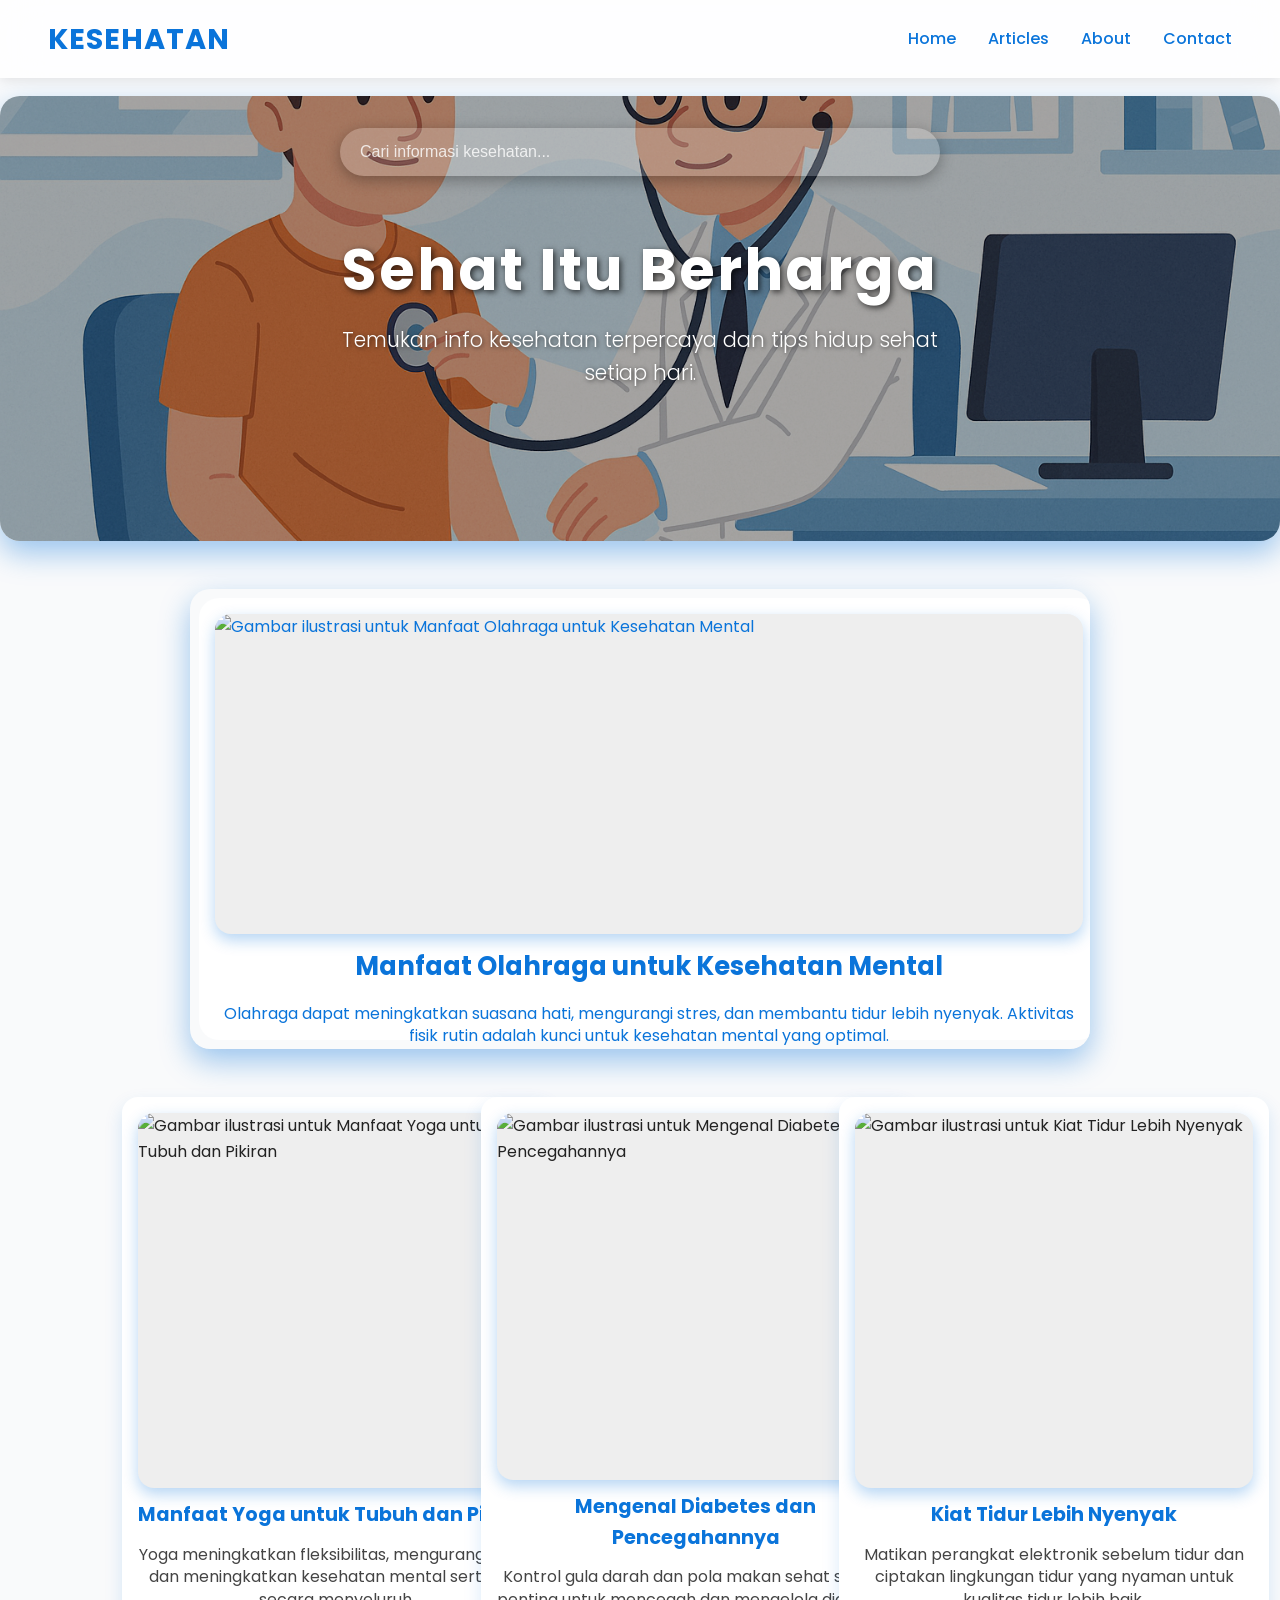
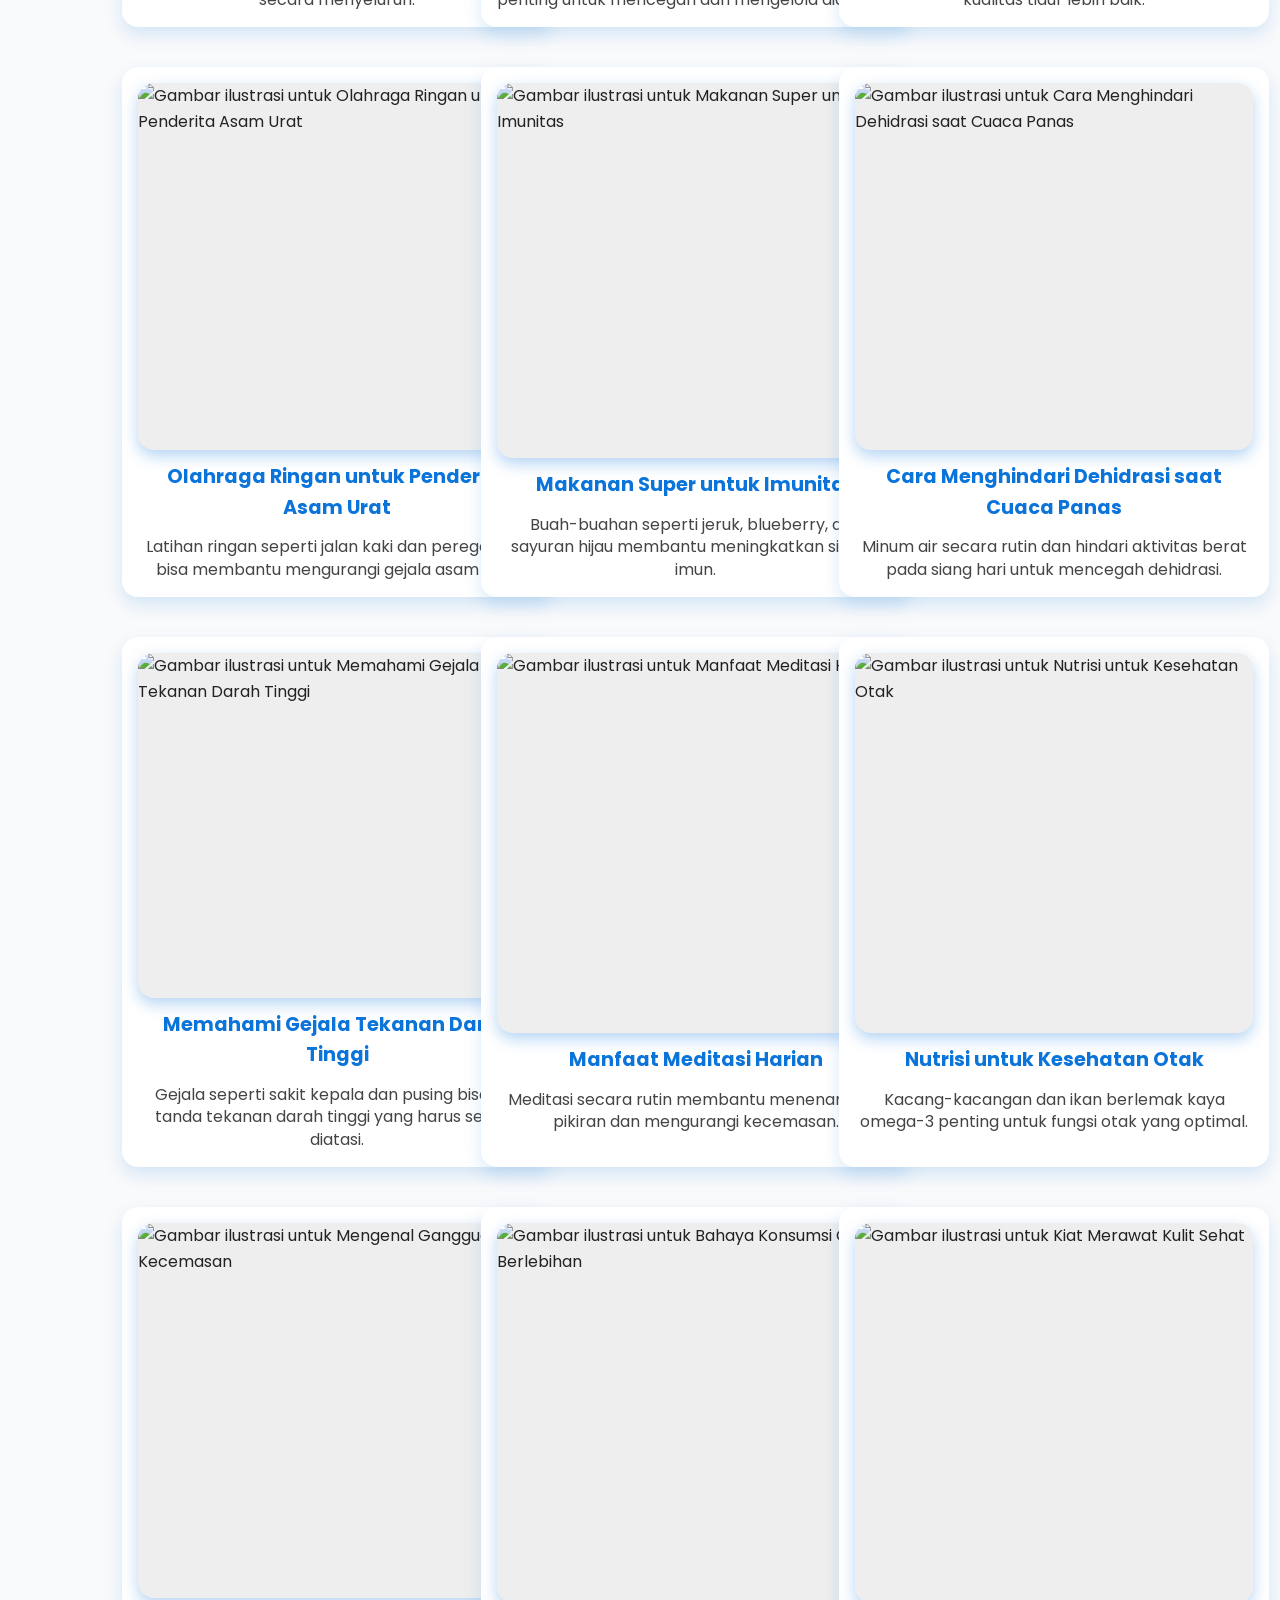
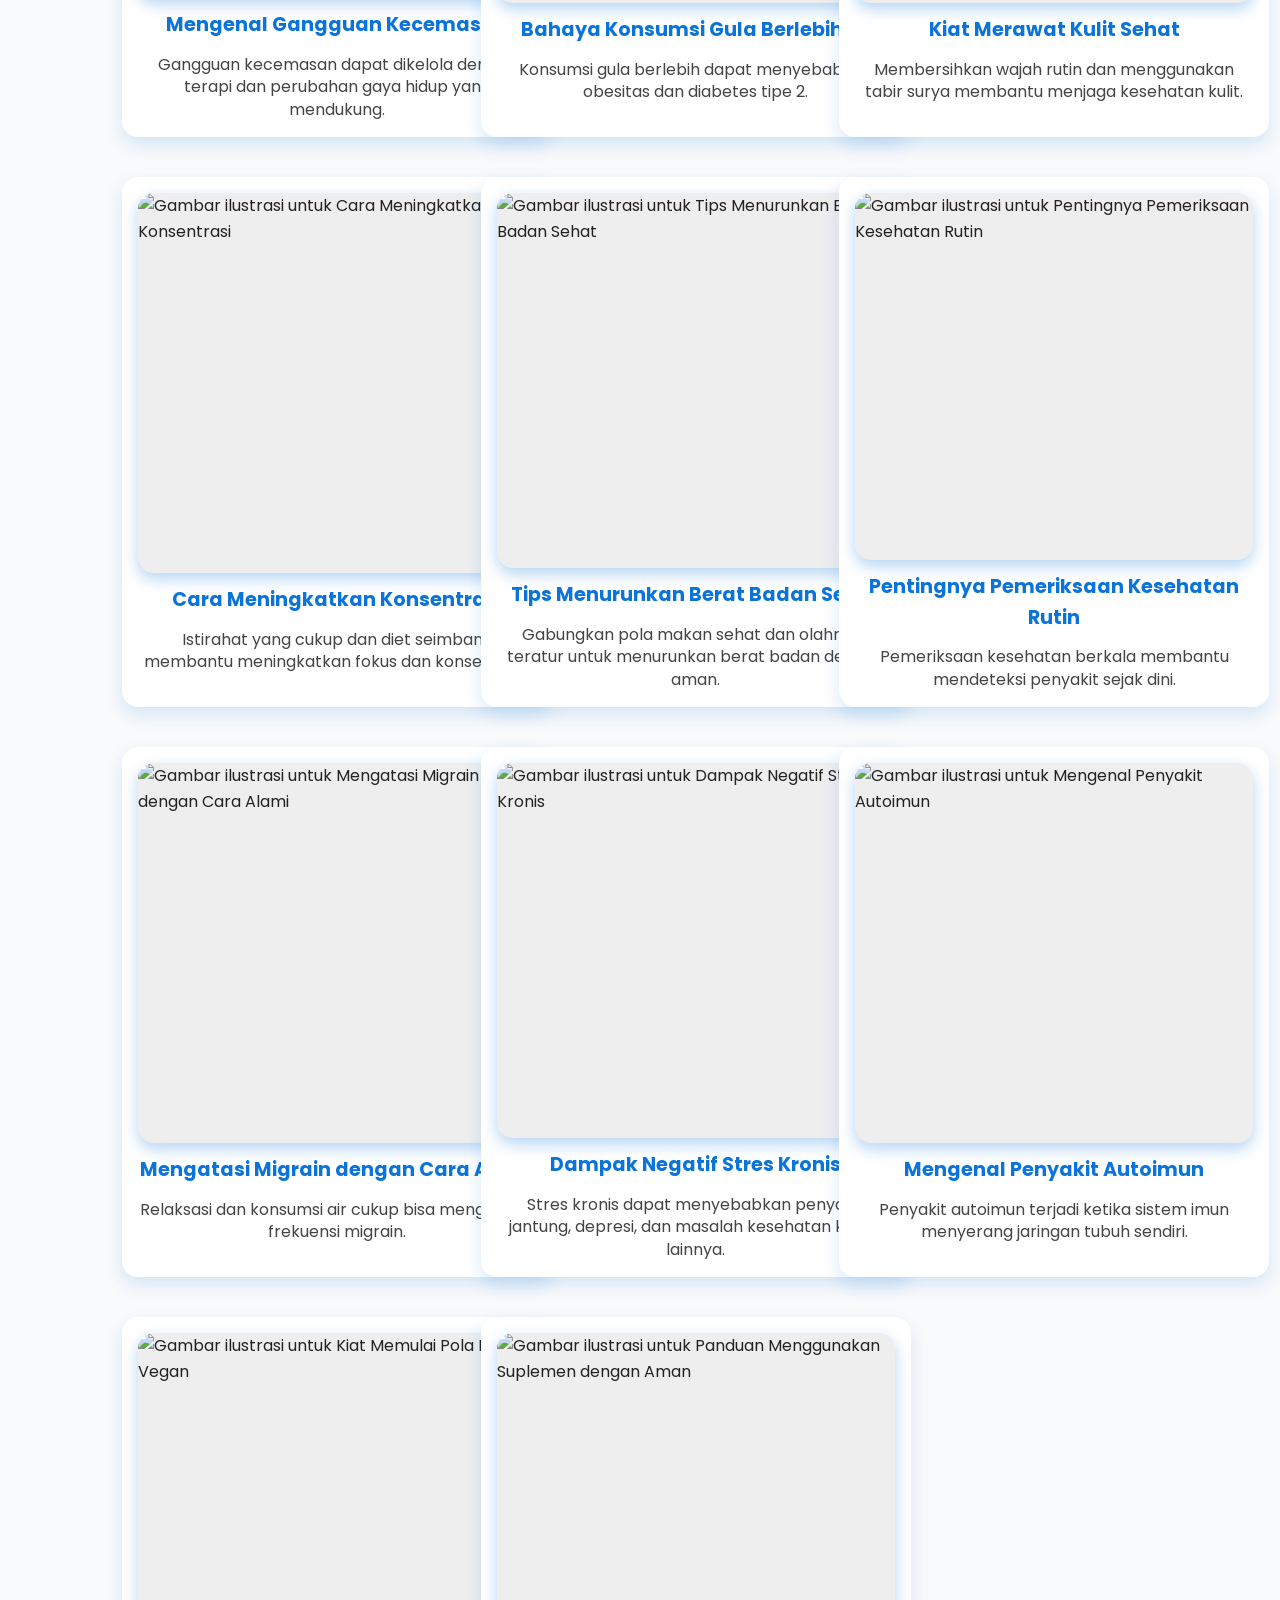
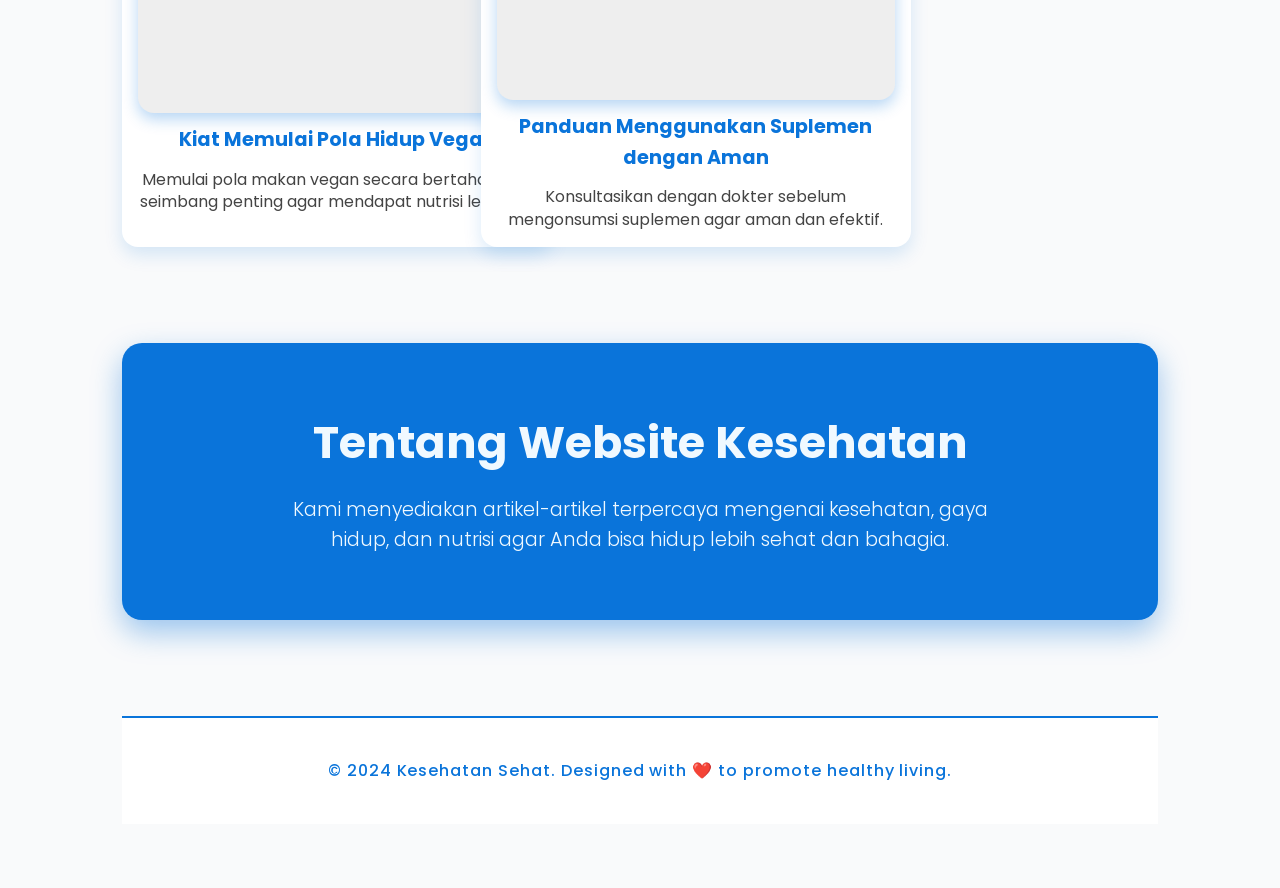
==== index.html @ 0846f8f4 "index.html" ====
<!DOCTYPE html>
<html lang="en">
<head>
<meta charset="UTF-8" />
<meta name="viewport" content="width=device-width, initial-scale=1" />
<title>Kesehatan Sehat - Info Kesehatan Terpercaya</title>
<style>
  @import url('https://fonts.googleapis.com/css2?family=Poppins:wght@300;500;700&display=swap');

  /* Reset */
  * {
    margin: 0;
    padding: 0;
    box-sizing: border-box;
  }

  body {
    font-family: 'Poppins', sans-serif;
    background: #f9fafb;
    color: #222;
    line-height: 1.6;
    scroll-behavior: smooth;
  }

  nav {
    position: fixed;
    width: 100%;
    top: 0;
    left: 0;
    background: #ffffffcc;
    backdrop-filter: saturate(180%) blur(20px);
    box-shadow: 0 2px 12px rgb(0 0 0 / 0.1);
    display: flex;
    justify-content: space-between;
    align-items: center;
    padding: 1rem 3rem;
    z-index: 1000;
    transition: background-color 0.3s ease;
  }
  nav.scrolled {
    background: #0a74da;
    box-shadow: 0 2px 20px rgb(0 0 0 / 0.3);
  }
  nav .logo {
    font-weight: 700;
    font-size: 1.8rem;
    color: #0a74da;
    cursor: pointer;
    letter-spacing: 1px;
    text-transform: uppercase;
    user-select: none;
    transition: color 0.3s ease;
  }
  nav.scrolled .logo {
    color: #fff;
  }

  nav ul {
    list-style: none;
    display: flex;
    gap: 2rem;
  }
  nav ul li a {
    text-decoration: none;
    font-weight: 500;
    font-size: 1rem;
    color: #0a74da;
    position: relative;
    transition: color 0.3s ease;
  }
  nav.scrolled ul li a {
    color: #fff;
  }
  nav ul li a::after {
    content: "";
    height: 2px;
    width: 0;
    background: #0a74da;
    position: absolute;
    left: 0;
    bottom: -6px;
    transition: width 0.3s ease;
  }
  nav.scrolled ul li a::after {
    background: #fff;
  }
  nav ul li a:hover::after {
    width: 100%;
  }
  nav ul li a:hover {
    color: #095cb6;
  }

  .container {
    max-width: 1100px;
    margin: 0 auto;
    padding: 0 2rem 4rem 2rem;
  }

  .header-search-wrapper {
    position: relative;
    border-radius: 20px;
    height: 445px;
    overflow: hidden;
    box-shadow: 0 12px 30px rgb(10 116 218 / 0.4);
    margin-top: 6rem;
    margin-bottom: 3rem;
  }
  .header-search-wrapper img.background-image {
    position: absolute;
    top: 0;
    left: 50%;
    transform: translateX(-50%);
    width: 100%;
    height: 100%;
    object-fit: cover;
    filter: brightness(0.65);
    z-index: 0;
    pointer-events: none;
  }
  header, .search-section {
    position: relative;
    z-index: 1;
    color: #fff;
    text-align: center;
    padding: 2rem 2rem 3rem 2rem;
  }
  header h1 {
    font-size: 3.6rem;
    margin-bottom: 0.4rem;
    letter-spacing: 2px;
    text-shadow: 2px 2px 6px rgba(0,0,0,0.7);
  }
  header p {
    font-size: 1.3rem;
    font-weight: 300;
    max-width: 600px;
    margin: 0 auto;
    text-shadow: 1px 1px 4px rgba(0,0,0,0.6);
  }

  .search-section {
    padding-bottom: 1rem;
  }
  .search-section input[type="text"] {
    width: 90%;
    max-width: 600px;
    padding: 15px 20px;
    font-size: 1rem;
    border: none;
    border-radius: 40px;
    outline: none;
    box-shadow: 0 4px 15px rgba(0, 0, 0, 0.3);
    transition: all 0.3s ease-in-out;
    background-color: rgba(255 255 255 / 0.2);
    color: #fff;
  }
  .search-section input[type="text"]::placeholder {
    color: rgba(255 255 255 / 0.8);
  }
  .search-section input[type="text"]:focus {
    box-shadow: 0 6px 20px rgba(255 255 255 / 0.8);
    background-color: rgba(255 255 255 / 0.3);
    color: #fff;
  }

  /* Carousel frame and slider styles (unchanged from your code) */
  .carousel-frame {
    position: relative;
    width: 900px;
    height: 460px;
    margin: 0 auto 3rem auto;
    border-radius: 20px;
    overflow: hidden;
    box-shadow: 0 12px 30px rgb(10 116 218 / 0.4);
     no-repeat center center/cover;
  }
  .carousel-slider {
    display: flex;
    height: 100%;
    width: calc(723px * 10);
    transition: transform 1.2s ease;
  }
  .carousel-slide {
    width: 900px;
    flex-shrink: 0;
    background: rgba(255 255 255 / 0.95);
    margin: 9px;
    border-radius: 20px;
    padding: 16px;
    box-sizing: border-box;
    display: flex;
    flex-direction: column;
    color: #0a74da;
    align-items: center;
  }
  .carousel-slide .article-image {
    width: 100%;
    height: 320px;
    overflow: hidden;
    border-radius: 16px;
    box-shadow: 0 6px 15px rgb(10 116 218 / 0.3);
    background: #eee;
    flex-shrink: 0;
    margin-bottom: 12px;
  }
  .carousel-slide .article-image img {
    width: 100%;
    height: 100%;
    object-fit: cover;
  }
  .carousel-slide .article-content {
    width: 100%;
    text-align: center;
  }
  .carousel-slide h3 {
    font-size: 1.6rem;
    font-weight: 700;
    margin-bottom: 1rem;
  }
  .carousel-slide p {
    font-size: 1rem;
    font-weight: 400;
    line-height: 1.4;
    overflow: auto;
    max-height: 80px;
  }

  /* Modified grid articles with image on top */
  .articles {
    display: grid;
    grid-template-columns: repeat(auto-fit,minmax(280px, 1fr));
    gap: 2.5rem;
    margin-bottom: 6rem;
  }
  .article-card {
    background: #fff;
    border-radius: 16px;
    box-shadow: 0 8px 18px rgba(10, 116, 218, 0.15);
    transition: box-shadow 0.3s ease, transform 0.3s ease;
    opacity: 0;
    transform: translateY(30px);
    display: flex;
    flex-direction: column;
    align-items: center;
    height: 530px;
    width: 430px;
    padding: 1rem;
  }
  .article-card.visible {
    opacity: 1;
    transform: translateY(0);
    animation: fadeInUp 1s forwards;
  }
  .article-card:hover {
    box-shadow: 0 15px 30px rgba(10, 116, 218, 0.3);
    transform: translateY(-5px);
  }
  .article-image {
    width: 100%;
    height: 380px;
    overflow: hidden;
    border-radius: 16px;
    box-shadow: 0 6px 15px rgba(10, 116, 218, 0.3);
    background: #eee;
    margin-bottom: 12px;
  }
  .article-image img {
    width: 100%;
    height: 100%;
    object-fit: cover;
    transition: transform 0.4s ease;
  }
  .article-card:hover .article-image img {
    transform: scale(1.1);
  }
  .article-card h3 {
    color: #0a74da;
    font-weight: 700;
    font-size: 1.2rem;
    margin-bottom: 0.8rem;
    text-align: center;
    width: 100%;
  }
  .article-card p {
    color: #444;
    font-weight: 400;
    font-size: 1rem;
    line-height: 1.4;
    text-align: center;
    width: 100%;
  }

  @keyframes fadeInUp {
    0% {
      opacity: 0;
      transform: translateY(30px);
    }
    100% {
      opacity: 1;
      transform: translateY(0);
    }
  }

  /* About Section */
  .about {
    background: #0a74da;
    color: #f0f9ff;
    padding: 4rem 2rem;
    border-radius: 20px;
    text-align: center;
    box-shadow: 0 12px 30px rgba(10, 116, 218, 0.4);
    margin-bottom: 6rem;
  }
  .about h2 {
    font-size: 2.8rem;
    margin-bottom: 1rem;
  }
  .about p {
    font-size: 1.2rem;
    max-width: 700px;
    margin: 0 auto;
    font-weight: 300;
  }

  /* Contact Section */
  footer {
    background: #fff;
    border-top: 2px solid #0a74da;
    padding: 2.5rem 2rem;
    text-align: center;
    color: #0a74da;
    font-weight: 500;
    letter-spacing: 0.06em;
  }

  .fade-out {
    opacity: 0;
    visibility: hidden;
    transform: translateY(-20px);
    transition: opacity 0.5s ease, transform 0.5s ease;
  }

  /* Responsive */
  @media (max-width: 768px) {
    .carousel-frame {
      width: 100% !important;
      height: auto !important;
    }
    .carousel-slider {
      width: 100% !important;
      flex-wrap: nowrap;
      overflow-x: auto;
      scroll-behavior: smooth;
    }
    .carousel-slide {
      width: 90vw !important;
      height: auto !important;
      margin: 0 5px !important;
      border-radius: 20px;
      flex-shrink: 0;
      padding: 1rem !important;
      align-items: center;
    }
    .carousel-slide .article-image {
      height: 200px !important;
      margin-bottom: 12px;
      width: 100% !important;
    }
    .carousel-slide .article-content {
      width: 100% !important;
      text-align: center !important;
    }
    .carousel-slide h3, .carousel-slide p {
      max-height: none !important;
    }
    .articles {
      grid-template-columns: 1fr !important;
      padding: 0 1rem;
    }
    .article-card {
      padding: 1rem !important;
    }
    .article-image {
      height: 220px !important;
    }
  }
</style>
</head>
<body>

<nav id="navbar">
  <div class="logo">Kesehatan</div>
  <ul>
    <li><a href="#home" class="nav-link">Home</a></li>
    <li><a href="#articles" class="nav-link">Articles</a></li>
    <li><a href="#about" class="nav-link">About</a></li>
    <li><a href="#contact" class="nav-link">Contact</a></li>
  </ul>
</nav>

<div class="header-search-wrapper" aria-label="Header and search area">
  <img src="background.png" alt="Orang sedang diperiksa dokter" class="background-image" />
  <section class="search-section" aria-label="Pencarian informasi kesehatan">
    <input type="text" id="searchInput" placeholder="Cari informasi kesehatan..." aria-label="Search health articles" />
  </section>
  <header id="home" aria-label="Section header">
    <h1>Sehat Itu Berharga</h1>
    <p>Temukan info kesehatan terpercaya dan tips hidup sehat setiap hari.</p>
  </header>
</div>

<main class="container">
  <!-- Carousel frame -->
  <section class="carousel-frame" aria-label="Carousel artikel kesehatan">
    <div class="carousel-slider" id="carouselSlider">
      <!-- Slides inserted dynamically -->
    </div>
  </section>

  <!-- Grid articles -->
  <section id="articles" class="articles" aria-live="polite" aria-label="Health Articles List">
  </section>

  <section id="about" class="about" tabindex="0" aria-label="About section">
    <h2>Tentang Website Kesehatan</h2>
    <p>Kami menyediakan artikel-artikel terpercaya mengenai kesehatan, gaya hidup, dan nutrisi agar Anda bisa hidup lebih sehat dan bahagia.</p>
  </section>

  <section id="contact" tabindex="0" aria-label="Contact section">
    <footer>
      &copy; 2024 Kesehatan Sehat. Designed with ❤️ to promote healthy living.
    </footer>
  </section>
</main>

<script>
  const articles = [
    { title:"Manfaat Olahraga untuk Kesehatan Mental", content:"Olahraga dapat meningkatkan suasana hati, mengurangi stres, dan membantu tidur lebih nyenyak. Aktivitas fisik rutin adalah kunci untuk kesehatan mental yang optimal.", image:"img/img1.jpg" },
    { title:"Pentingnya Pola Makan Seimbang", content:"Makan makanan bergizi dan beragam memastikan tubuh mendapatkan vitamin dan mineral yang dibutuhkan untuk menjalankan fungsi dengan baik.", image:"img/img2.jpg" },
    { title:"Tips Mengelola Stres di Era Modern", content:"Pelajari teknik relaksasi seperti meditasi dan pernapasan dalam untuk menurunkan kadar stres dan meningkatkan fokus.", image:"img/img3.jpg" },
    { title:"Mengapa Tidur Cukup itu Wajib", content:"Tidur yang cukup membantu regenerasi sel, memperbaiki daya ingat, dan mempertahankan kekebalan tubuh.", image:"img/img4.jpg" },
    { title:"Bahaya Merokok dan Cara Berhenti", content:"Merokok meningkatkan risiko penyakit jantung dan kanker. Cari dukungan dan gunakan metode berhenti yang efektif.", image:"img/img5.jpg" },
    { title:"Peran Vitamin D untuk Tubuh", content:"Vitamin D membantu penyerapan kalsium dan menjaga tulang tetap kuat serta berperan dalam fungsi imun.", image:"img/img6.jpg" },
    { title:"Cara Menjaga Kesehatan Jantung", content:"Menjaga pola makan rendah lemak jenuh dan rutin olahraga dapat membantu menjaga fungsi jantung agar tetap sehat.", image:"img/img7.jpg" },
    { title:"Manfaat Minum Air Putih", content:"Minum air putih mencukupi membantu menjaga hidrasi, mendukung fungsi organ, dan mengoptimalkan metabolisme tubuh.", image:"img/img8.jpg" },
    { title:"Pentingnya Vaksinasi", content:"Vaksinasi melindungi dari berbagai penyakit serius dan membantu meningkatkan herd immunity di masyarakat.", image:"img/img9.jpg" },
    { title:"Cara Mengatasi Masalah Pencernaan", content:"Konsumsi serat tinggi dan minum air cukup dapat membantu sistem pencernaan agar bekerja optimal.", image:"img/img10.jpg" },
    { title:"Manfaat Yoga untuk Tubuh dan Pikiran", content:"Yoga meningkatkan fleksibilitas, mengurangi stres, dan meningkatkan kesehatan mental serta fisik secara menyeluruh.", image:"img/img11.jpg" },
    { title:"Mengenal Diabetes dan Pencegahannya", content:"Kontrol gula darah dan pola makan sehat sangat penting untuk mencegah dan mengelola diabetes.", image:"img/img12.jpg" },
    { title:"Kiat Tidur Lebih Nyenyak", content:"Matikan perangkat elektronik sebelum tidur dan ciptakan lingkungan tidur yang nyaman untuk kualitas tidur lebih baik.", image:"img/img13.jpg" },
    { title:"Olahraga Ringan untuk Penderita Asam Urat", content:"Latihan ringan seperti jalan kaki dan peregangan bisa membantu mengurangi gejala asam urat.", image:"img/img14.jpg" },
    { title:"Makanan Super untuk Imunitas", content:"Buah-buahan seperti jeruk, blueberry, dan sayuran hijau membantu meningkatkan sistem imun.", image:"img/img15.jpg" },
    { title:"Cara Menghindari Dehidrasi saat Cuaca Panas", content:"Minum air secara rutin dan hindari aktivitas berat pada siang hari untuk mencegah dehidrasi.", image:"img/img16.jpg" },
    { title:"Memahami Gejala Tekanan Darah Tinggi", content:"Gejala seperti sakit kepala dan pusing bisa jadi tanda tekanan darah tinggi yang harus segera diatasi.", image:"img/img17.jpg" },
    { title:"Manfaat Meditasi Harian", content:"Meditasi secara rutin membantu menenangkan pikiran dan mengurangi kecemasan.", image:"img/img18.jpg" },
    { title:"Nutrisi untuk Kesehatan Otak", content:"Kacang-kacangan dan ikan berlemak kaya omega-3 penting untuk fungsi otak yang optimal.", image:"img/img19.jpg" },
    { title:"Mengenal Gangguan Kecemasan", content:"Gangguan kecemasan dapat dikelola dengan terapi dan perubahan gaya hidup yang mendukung.", image:"img/img20.jpg" },
    { title:"Bahaya Konsumsi Gula Berlebihan", content:"Konsumsi gula berlebih dapat menyebabkan obesitas dan diabetes tipe 2.", image:"img/img21.jpg" },
    { title:"Kiat Merawat Kulit Sehat", content:"Membersihkan wajah rutin dan menggunakan tabir surya membantu menjaga kesehatan kulit.", image:"img/img22.jpg" },
    { title:"Cara Meningkatkan Konsentrasi", content:"Istirahat yang cukup dan diet seimbang membantu meningkatkan fokus dan konsentrasi.", image:"img/img23.jpg" },
    { title:"Tips Menurunkan Berat Badan Sehat", content:"Gabungkan pola makan sehat dan olahraga teratur untuk menurunkan berat badan dengan aman.", image:"img/img24.jpg" },
    { title:"Pentingnya Pemeriksaan Kesehatan Rutin", content:"Pemeriksaan kesehatan berkala membantu mendeteksi penyakit sejak dini.", image:"img/img25.jpg" },
    { title:"Mengatasi Migrain dengan Cara Alami", content:"Relaksasi dan konsumsi air cukup bisa mengurangi frekuensi migrain.", image:"img/img26.jpg" },
    { title:"Dampak Negatif Stres Kronis", content:"Stres kronis dapat menyebabkan penyakit jantung, depresi, dan masalah kesehatan kronis lainnya.", image:"img/img27.jpg" },
    { title:"Mengenal Penyakit Autoimun", content:"Penyakit autoimun terjadi ketika sistem imun menyerang jaringan tubuh sendiri.", image:"img/img28.jpg" },
    { title:"Kiat Memulai Pola Hidup Vegan", content:"Memulai pola makan vegan secara bertahap dan seimbang penting agar mendapat nutrisi lengkap.", image:"img/img29.jpg" },
    { title:"Panduan Menggunakan Suplemen dengan Aman", content:"Konsultasikan dengan dokter sebelum mengonsumsi suplemen agar aman dan efektif.", image:"img/img30.jpg" }
  ];

  const carouselSlider = document.getElementById('carouselSlider');
  const articlesContainer = document.getElementById('articles');
  const searchInput = document.getElementById('searchInput');

  let currentIndex = 0;
  const slideCount = 10;
  const slideWidth = 920; // adjusted width including 3px increase

  function createSlide(article) {
    return `
      <div class="carousel-slide" aria-label="Artikel kesehatan: ${article.title}" tabindex="0" >
        <div class="article-image" aria-hidden="true">
          <img src="${article.image}" alt="Gambar ilustrasi untuk ${article.title}" loading="lazy" />
        </div>
        <div class="article-content">
          <h3>${article.title}</h3>
          <p>${article.content}</p>
        </div>
      </div>
    `;
  }

  function renderCarousel() {
    const first10 = articles.slice(0, 10);
    carouselSlider.innerHTML = first10.map(createSlide).join('');
  }

  function slideNext() {
    currentIndex = (currentIndex + 1) % slideCount;
    carouselSlider.style.transform = `translateX(-${currentIndex * slideWidth}px)`;
  }

  function createGridArticle(article) {
    return `
      <article class="article-card" tabindex="0" aria-label="Artikel kesehatan: ${article.title}">
        <div class="article-image" aria-hidden="true">
          <img src="${article.image}" alt="Gambar ilustrasi untuk ${article.title}" loading="lazy" />
        </div>
        <div class="article-content">
          <h3>${article.title}</h3>
          <p>${article.content}</p>
        </div>
      </article>
    `;
  }

  function renderGridArticles(query = '') {
    const grid = articles.slice(10);
    const filtered = grid.filter(article =>
      article.title.toLowerCase().includes(query.toLowerCase()) ||
      article.content.toLowerCase().includes(query.toLowerCase())
    );

    if(filtered.length === 0) {
      articlesContainer.innerHTML = '<p style="grid-column:1/-1; text-align:center; color:#999; font-style:italic;">Tidak ada artikel yang ditemukan</p>';
      return;
    }
    articlesContainer.innerHTML = filtered.map(createGridArticle).join('');
    animateVisibleArticles();
  }

  function animateVisibleArticles() {
    const cards = document.querySelectorAll('#articles .article-card');
    const observer = new IntersectionObserver(entries => {
      entries.forEach(entry => {
        if(entry.isIntersecting){
          entry.target.classList.add('visible');
        } else {
          entry.target.classList.remove('visible');
        }
      });
    }, {threshold: 0.2});
    cards.forEach(card => observer.observe(card));
  }

  searchInput.addEventListener('input', e => {
    renderGridArticles(e.target.value);
  });

  function initCarousel() {
    renderCarousel();
    setInterval(() => {
      slideNext();
    }, 3500); // slower slide every 3.5 seconds
  }

  initCarousel();
  renderGridArticles();

  const navbar = document.getElementById('navbar');
  const header = document.querySelector('header');
  const searchSection = document.querySelector('.search-section');

  window.addEventListener('scroll', () => {
    if(window.scrollY > 50){
      navbar.classList.add('scrolled');
      if(header) header.classList.add('fade-out');
      if(searchSection) searchSection.classList.add('fade-out');
    } else {
      navbar.classList.remove('scrolled');
      if(header) header.classList.remove('fade-out');
      if(searchSection) searchSection.classList.remove('fade-out');
    }
  });

  document.querySelectorAll('nav ul li a').forEach(anchor => {
    anchor.addEventListener('click', (e) => {
      e.preventDefault();
      const targetId = anchor.getAttribute('href').substring(1);
      const targetSection = document.getElementById(targetId);
      if(targetSection){
        targetSection.scrollIntoView({behavior: 'smooth', block: 'start'});
      }
    });
  });
</script>

</body>
</html>
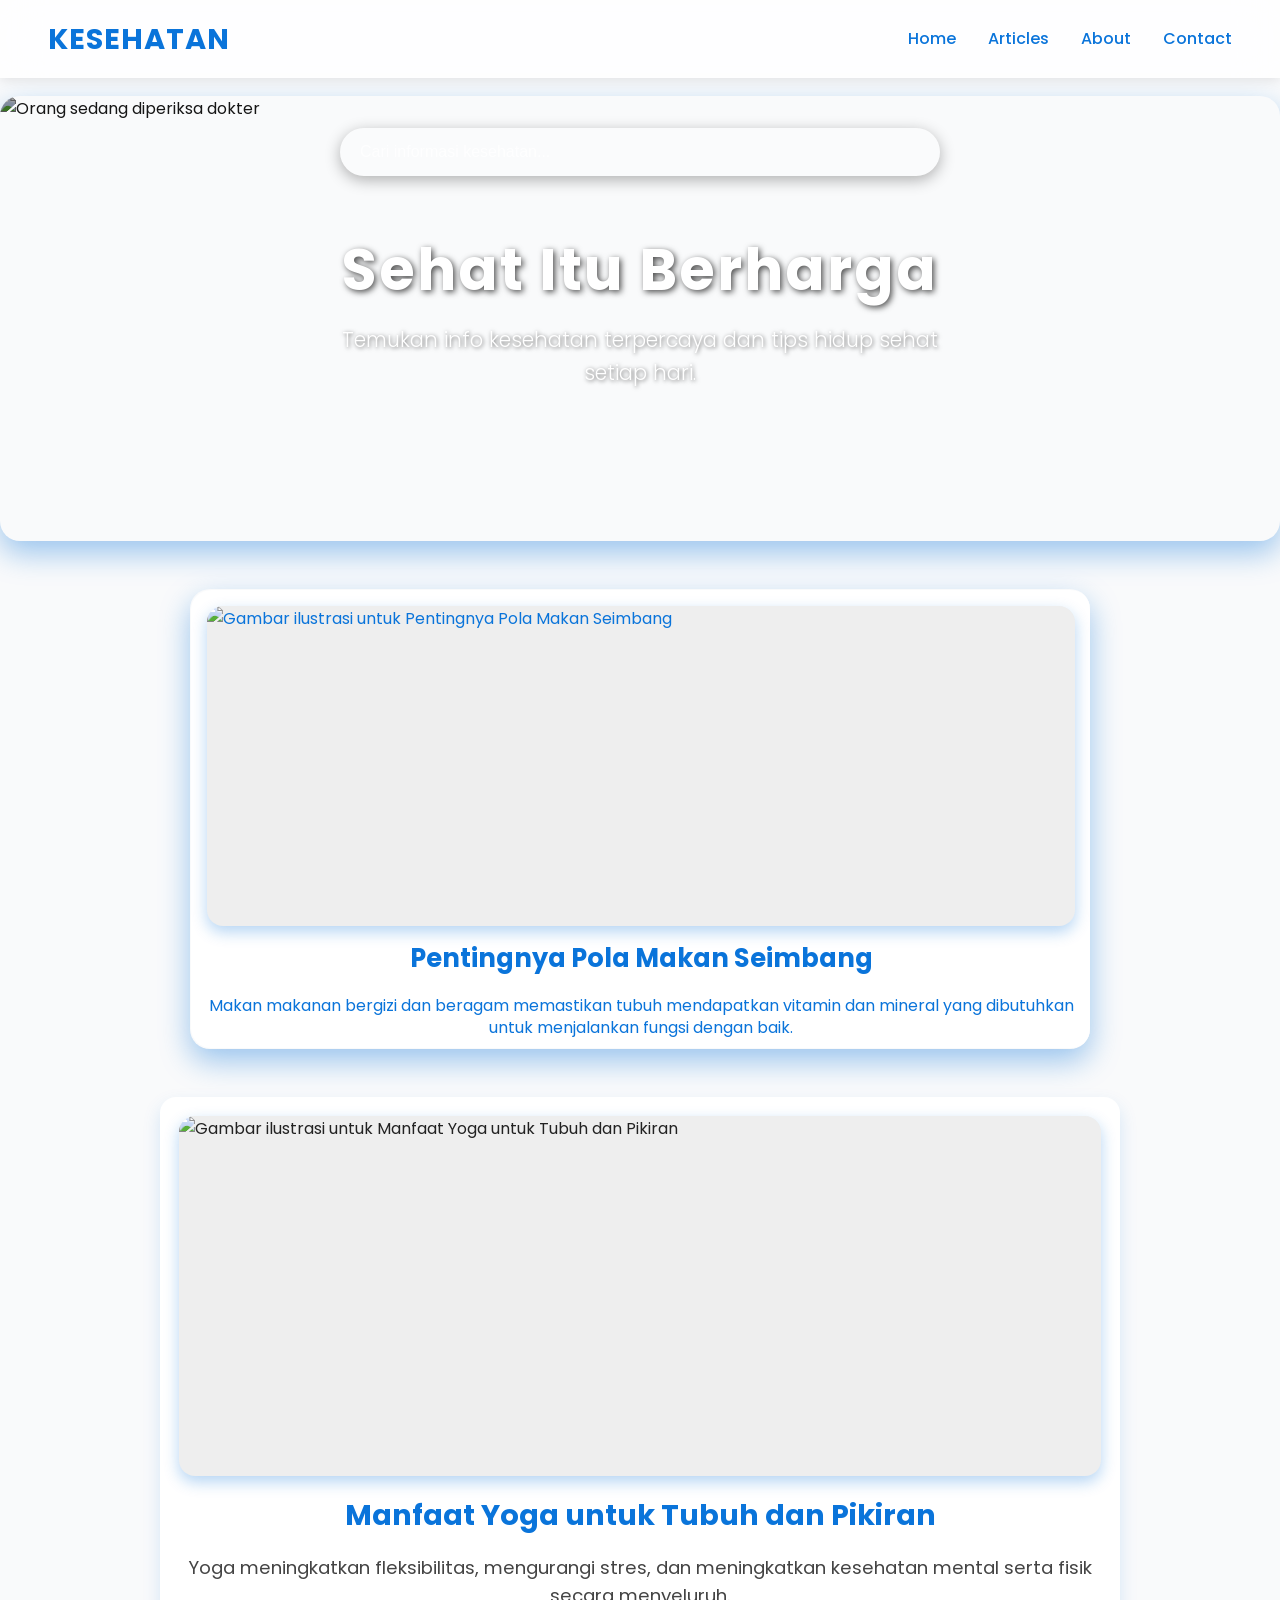
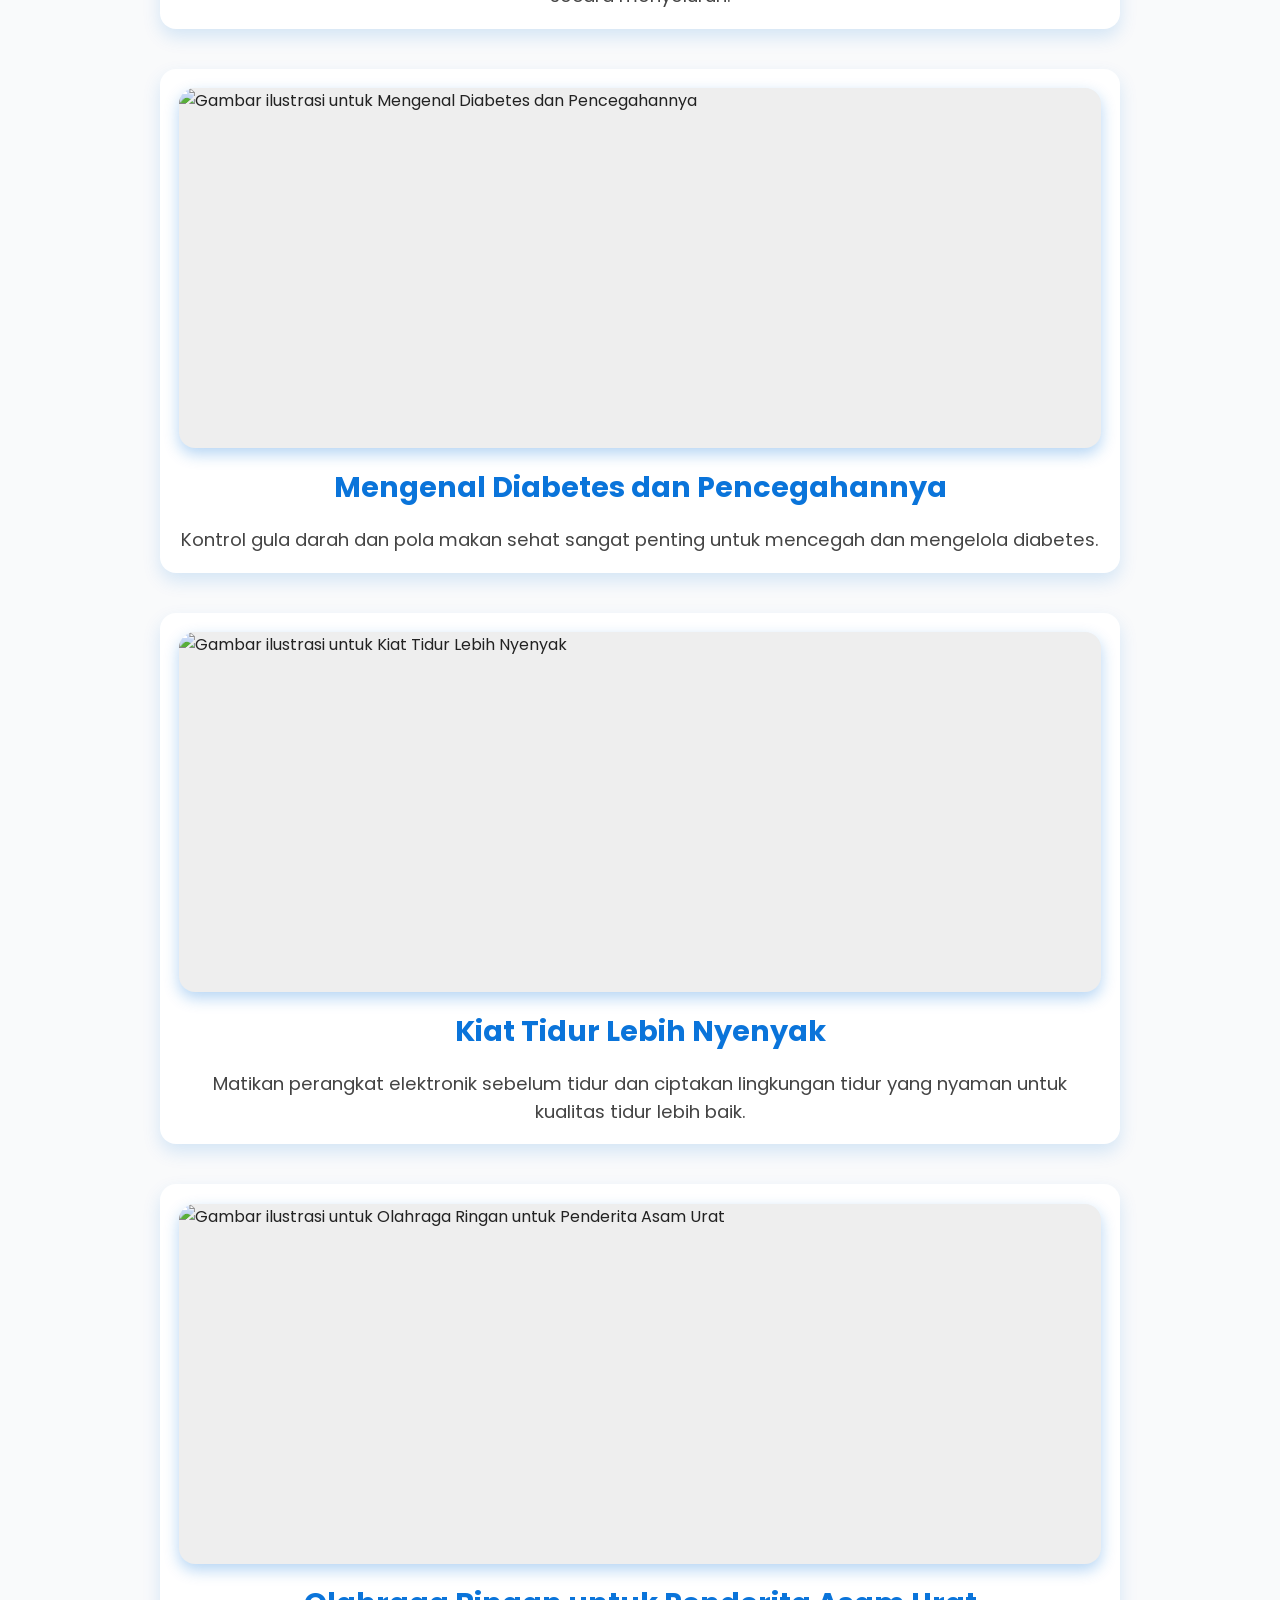
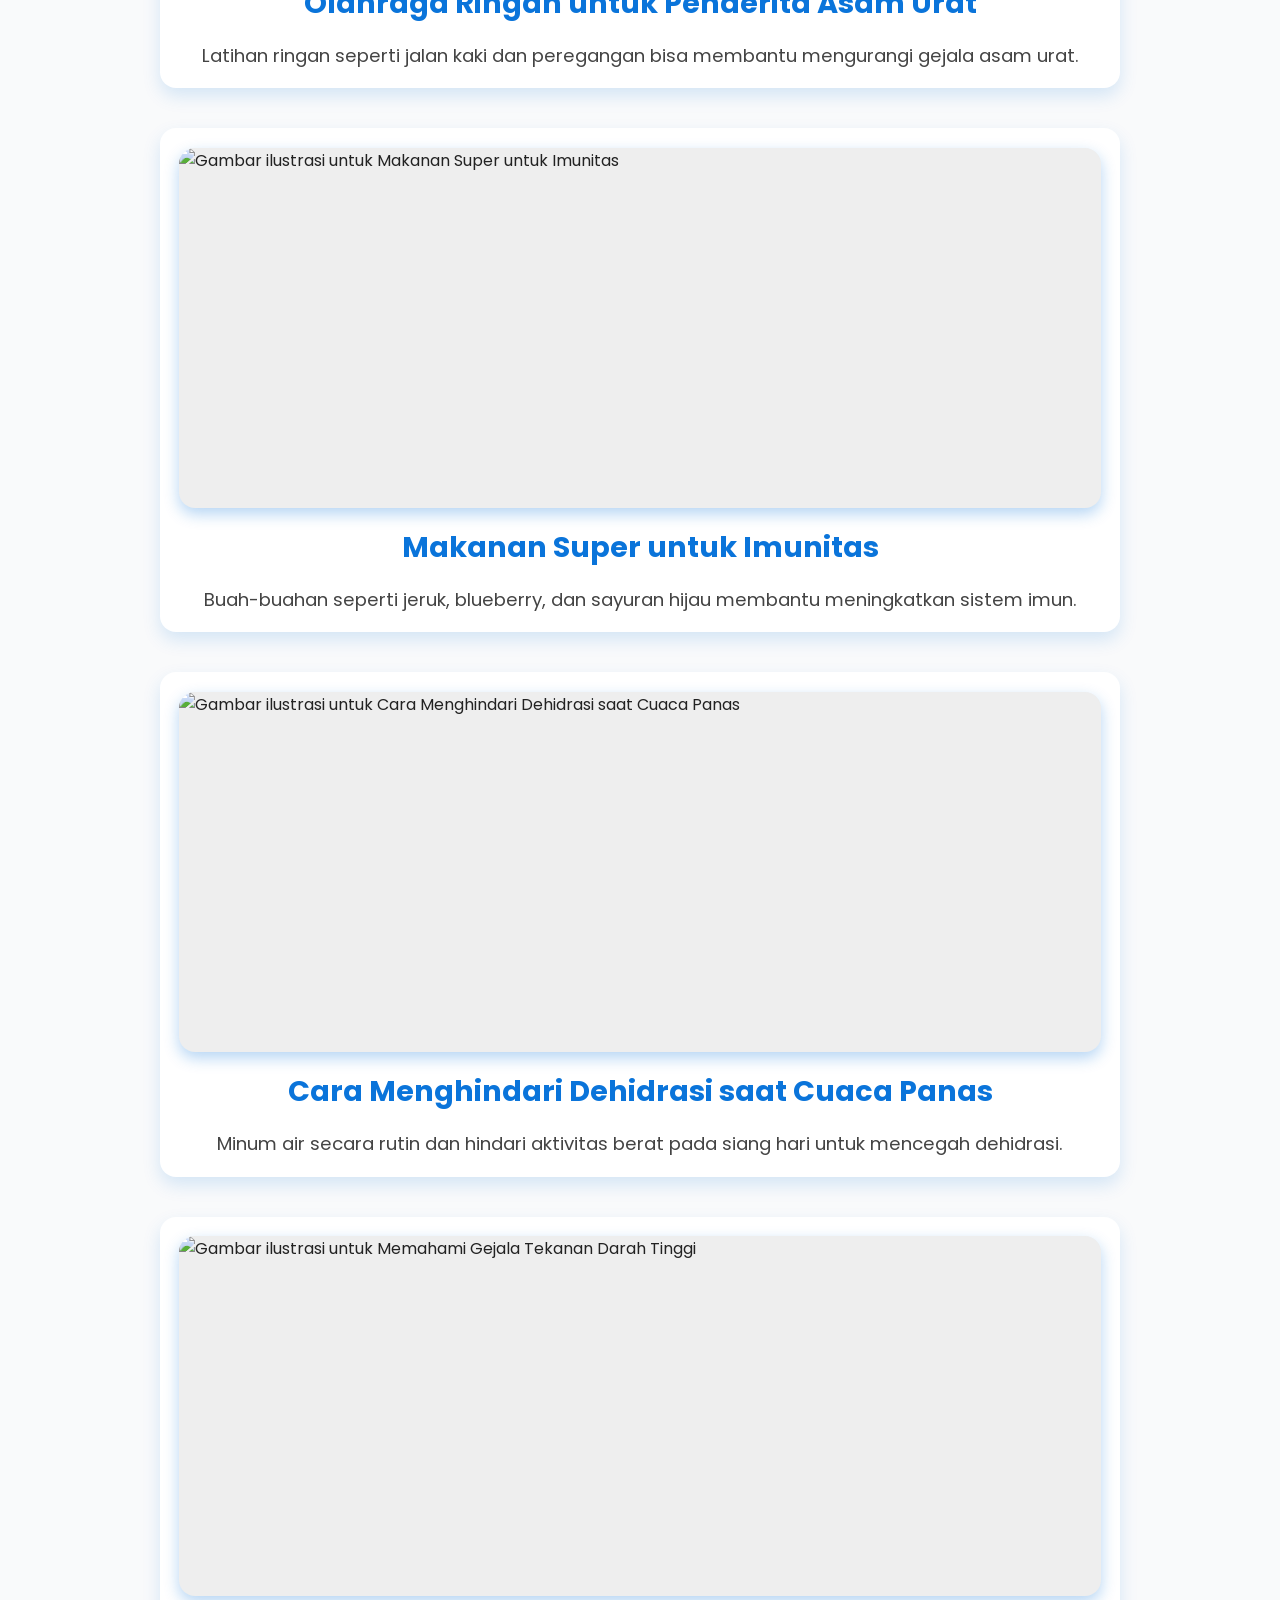
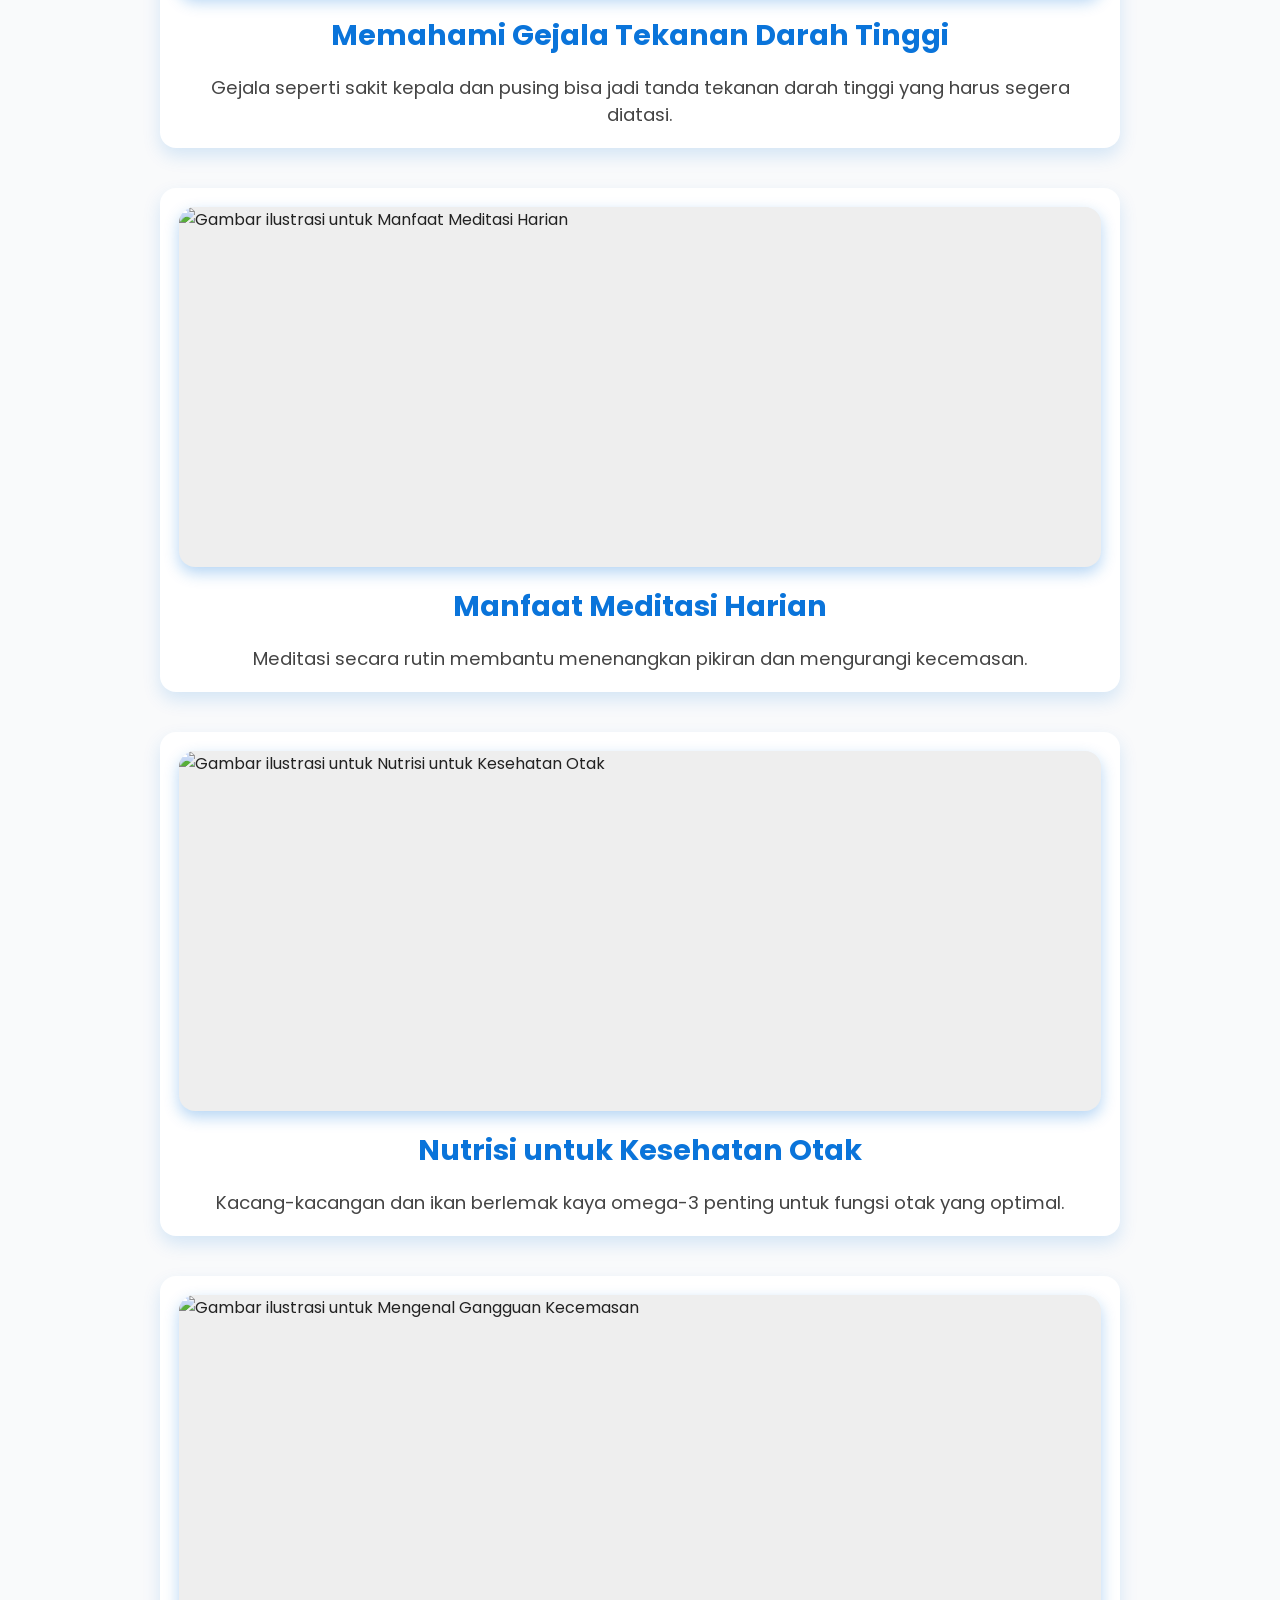
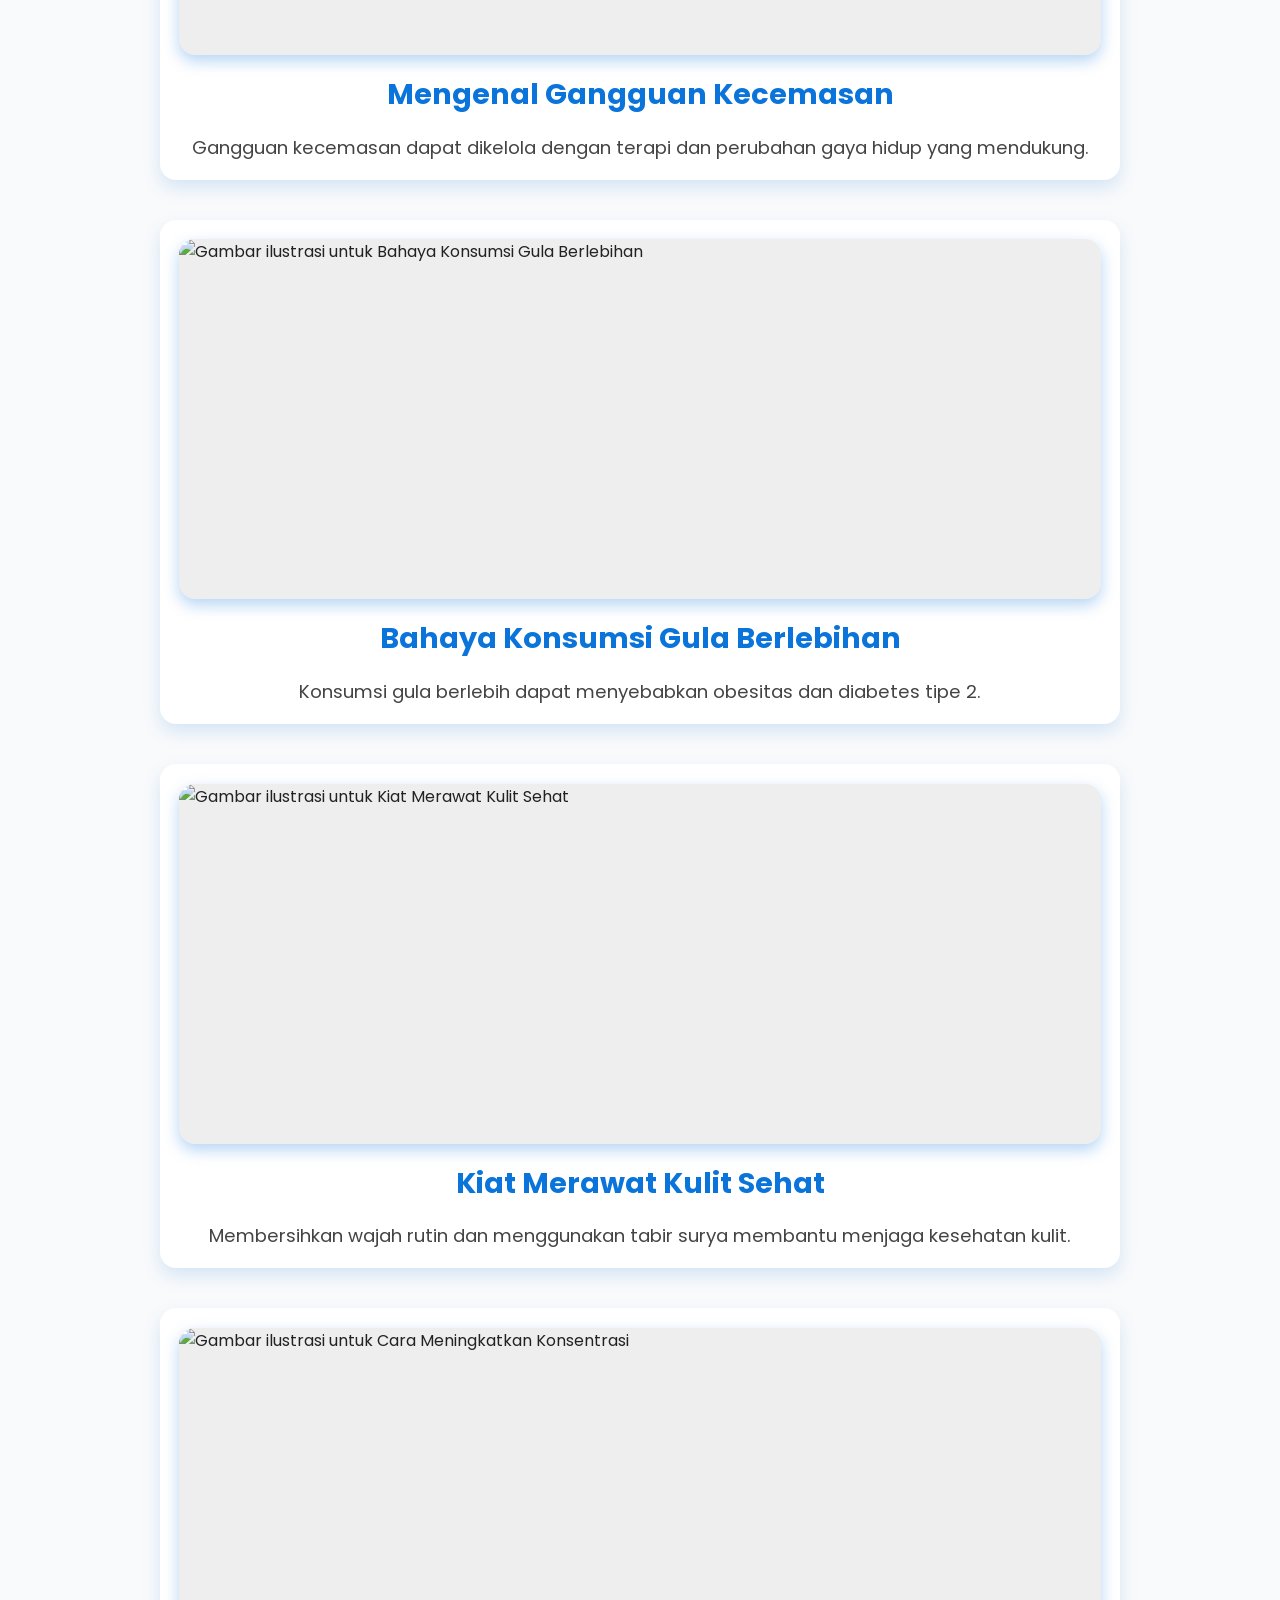
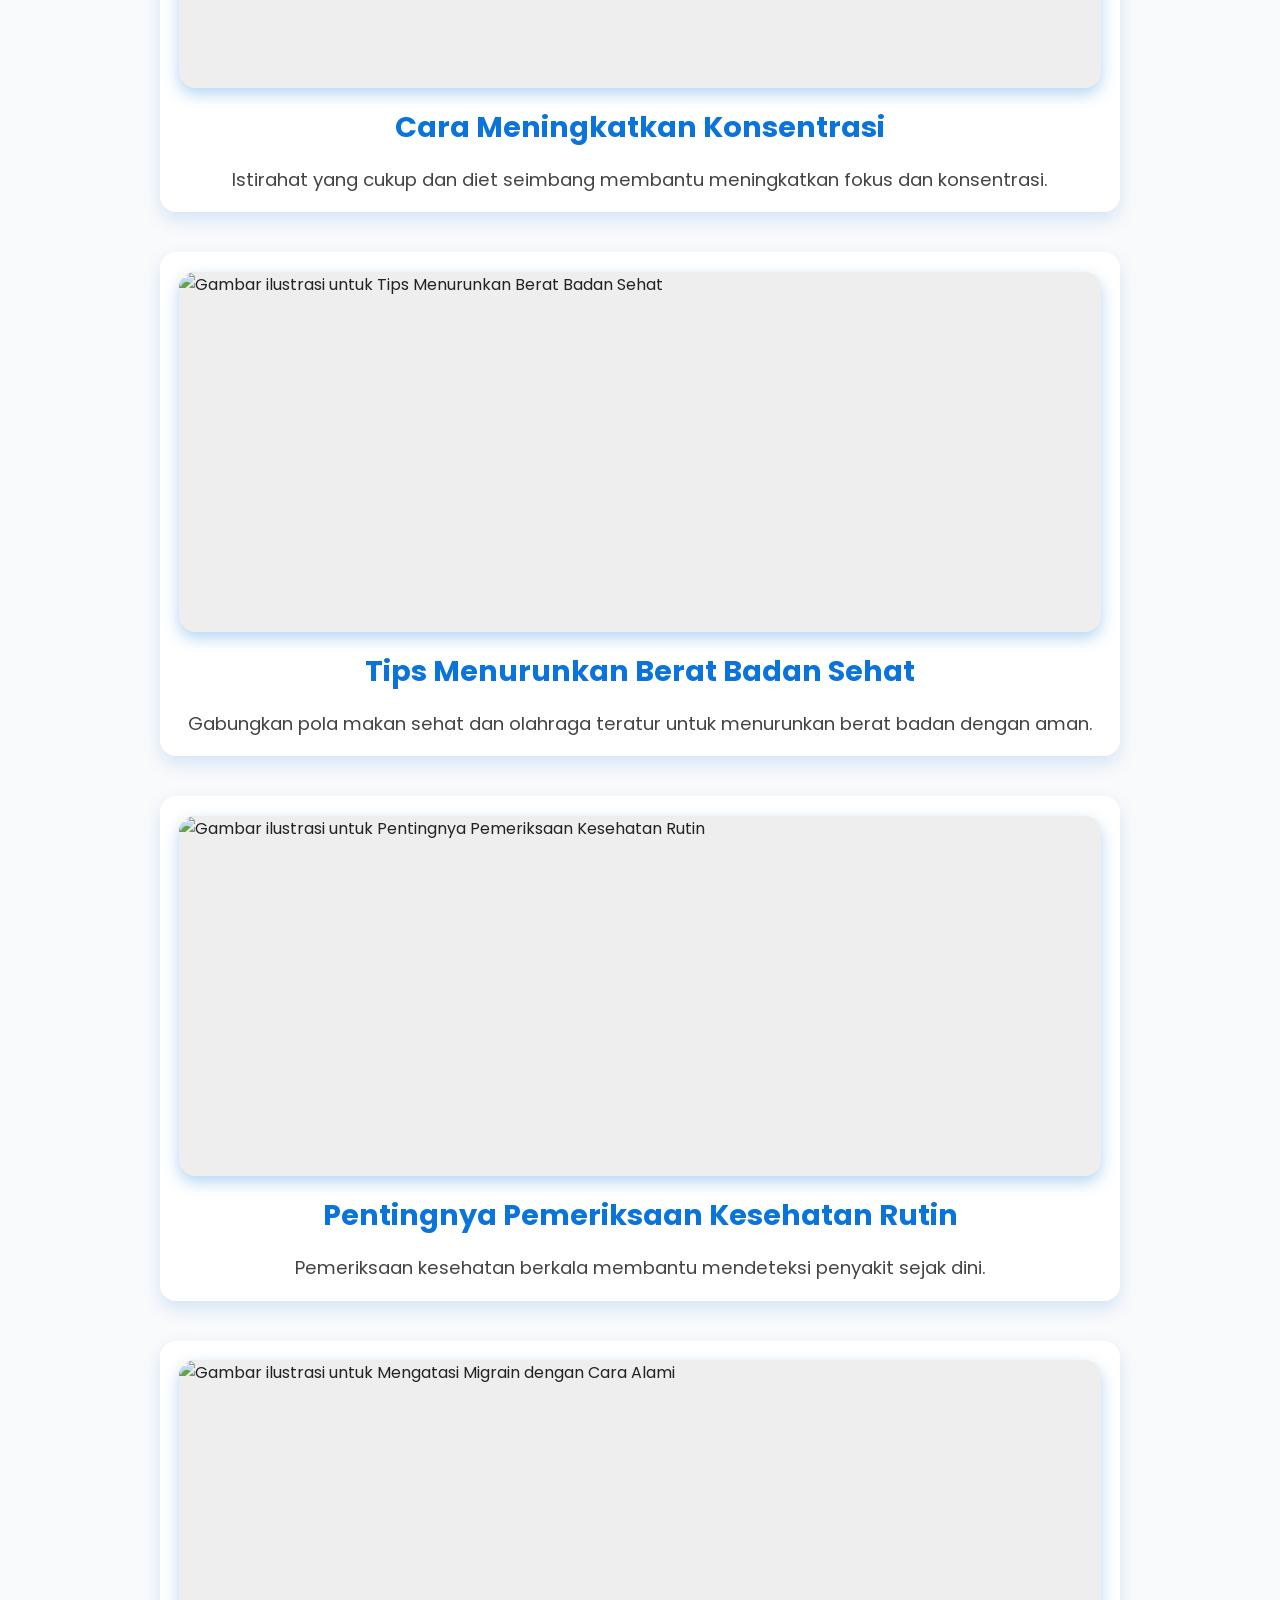
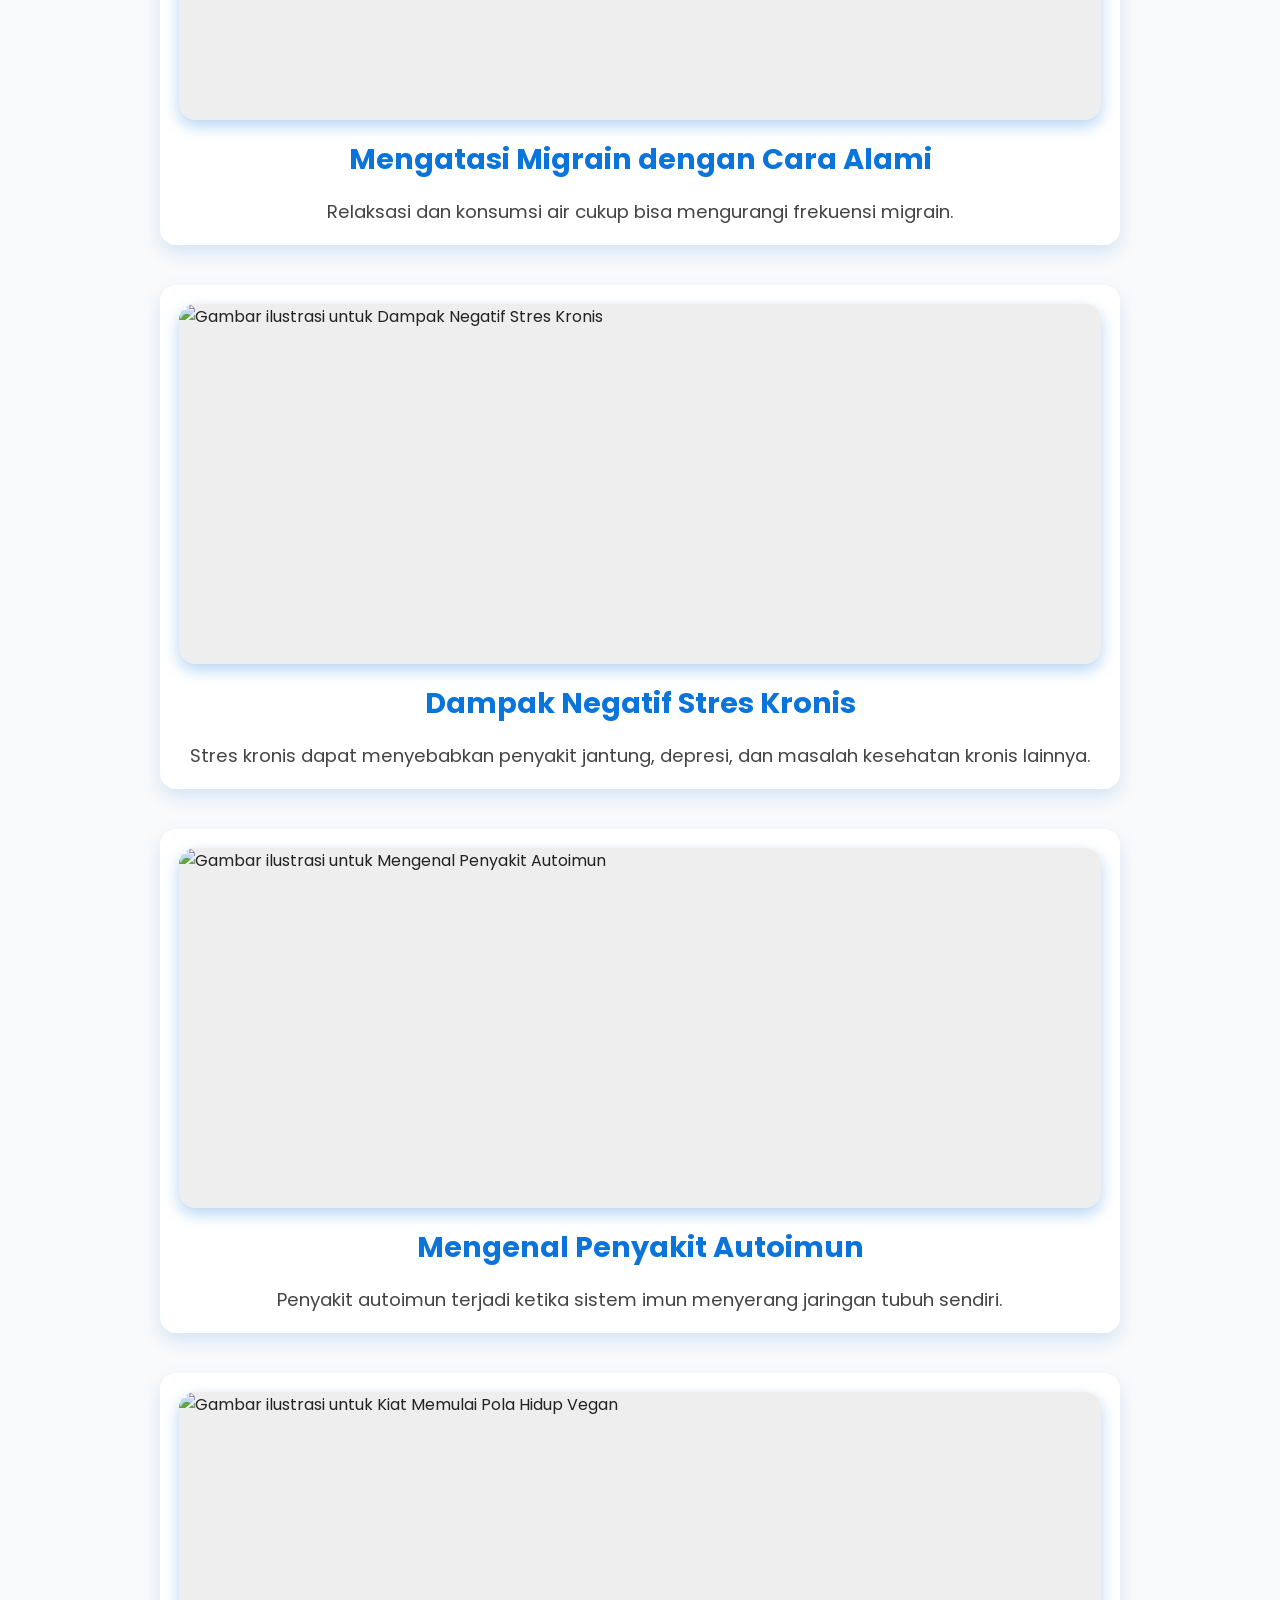
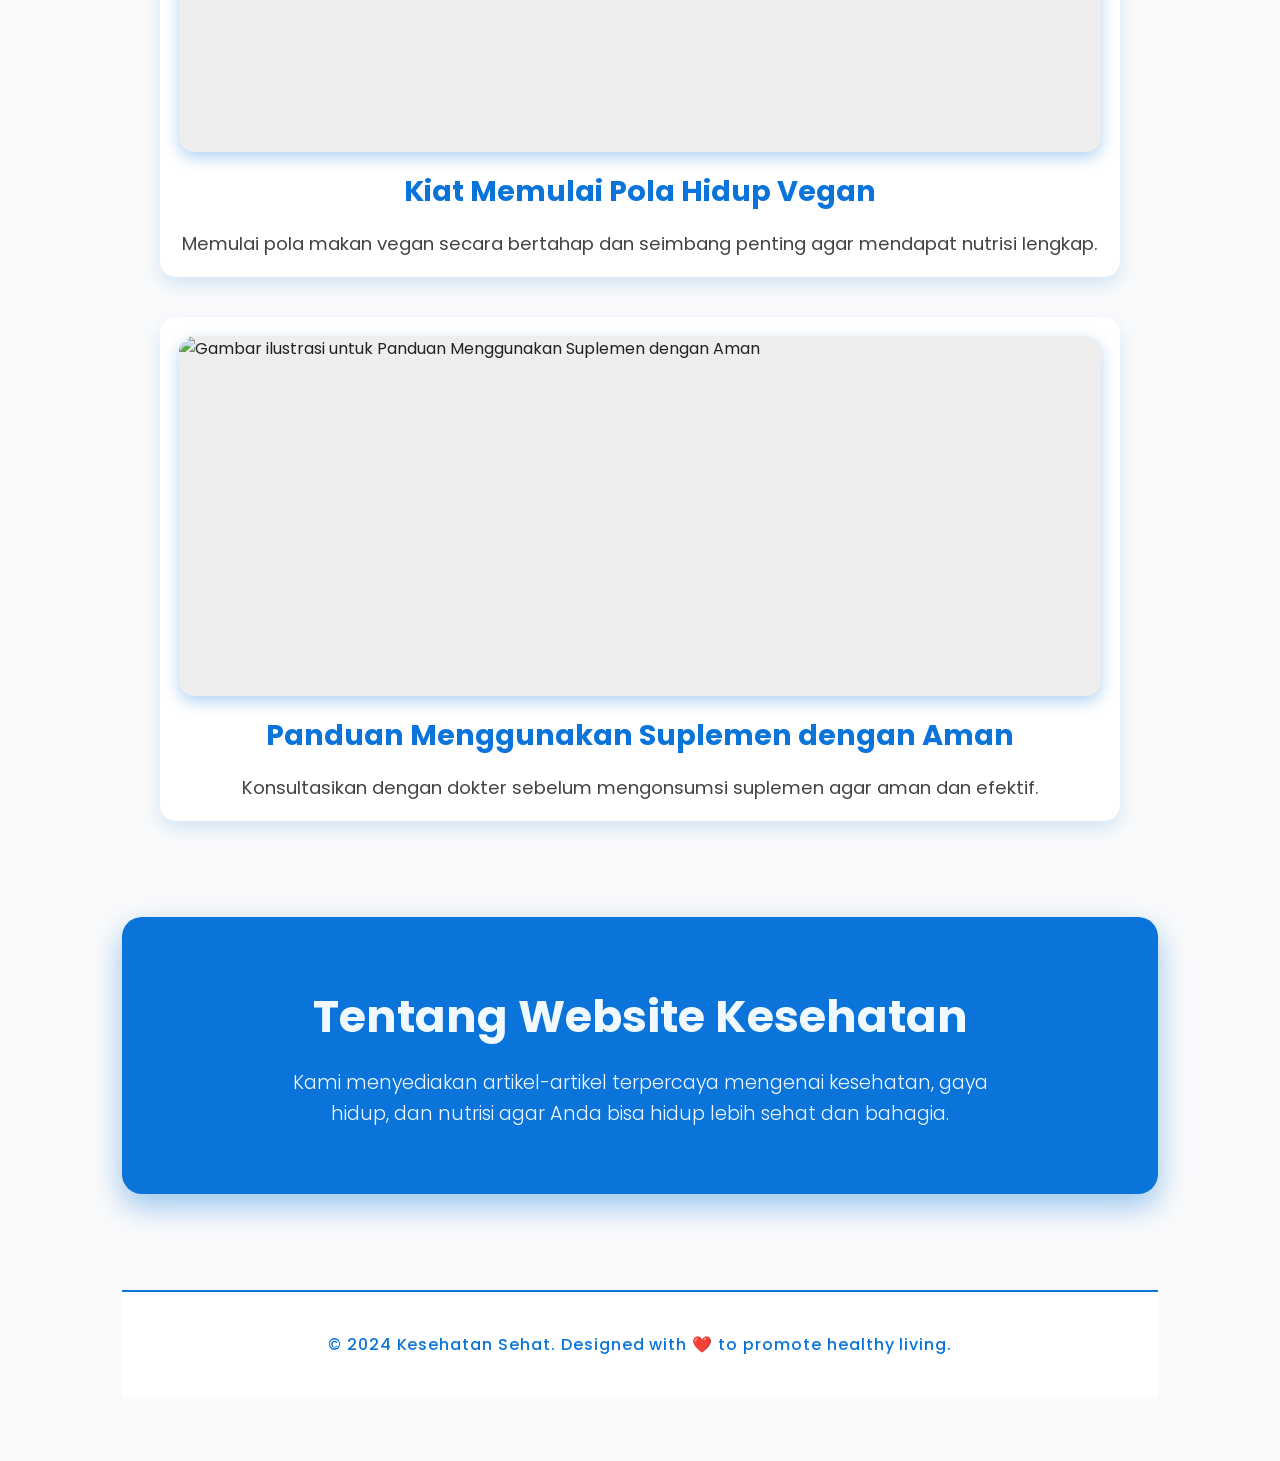
==== commit 66d499f9: "index.html" ====
--- a/index.html
+++ b/index.html
@@ -4,6 +4,8 @@
 <meta charset="UTF-8" />
 <meta name="viewport" content="width=device-width, initial-scale=1" />
 <title>Kesehatan Sehat - Info Kesehatan Terpercaya</title>
+
+
 <style>
   @import url('https://fonts.googleapis.com/css2?family=Poppins:wght@300;500;700&display=swap');
 
@@ -164,7 +166,6 @@
     color: #fff;
   }
 
-  /* Carousel frame and slider styles (unchanged from your code) */
   .carousel-frame {
     position: relative;
     width: 900px;
@@ -173,7 +174,7 @@
     border-radius: 20px;
     overflow: hidden;
     box-shadow: 0 12px 30px rgb(10 116 218 / 0.4);
-     no-repeat center center/cover;
+    background: url('img/header-background.jpg') no-repeat center center/cover;
   }
   .carousel-slider {
     display: flex;
@@ -185,7 +186,9 @@
     width: 900px;
     flex-shrink: 0;
     background: rgba(255 255 255 / 0.95);
-    margin: 9px;
+    margin: 1px;
+    padding: 90px;
+    padding-right: 30px;
     border-radius: 20px;
     padding: 16px;
     box-sizing: border-box;
@@ -226,44 +229,54 @@
     max-height: 80px;
   }
 
-  /* Modified grid articles with image on top */
+  /* Articles container as horizontal scroll with larger cards */
+  /* ... existing styles ... */
+
+  /* Modify articles container as vertical flex column */
   .articles {
-    display: grid;
-    grid-template-columns: repeat(auto-fit,minmax(280px, 1fr));
+    display: flex;
+    flex-direction: column;
     gap: 2.5rem;
     margin-bottom: 6rem;
   }
+
   .article-card {
+    width: 100%;  /* full container width */
+    max-width: 960px; /* max width for desktop */
+    height: auto; /* adjust height based on content */
     background: #fff;
     border-radius: 16px;
     box-shadow: 0 8px 18px rgba(10, 116, 218, 0.15);
     transition: box-shadow 0.3s ease, transform 0.3s ease;
-    opacity: 0;
-    transform: translateY(30px);
     display: flex;
     flex-direction: column;
     align-items: center;
-    height: 530px;
-    width: 430px;
-    padding: 1rem;
-  }
+    padding: 1.2rem;
+    opacity: 0;
+    transform: translateY(30px);
+    margin-left: auto;
+    margin-right: auto;
+  }
+
   .article-card.visible {
     opacity: 1;
     transform: translateY(0);
     animation: fadeInUp 1s forwards;
   }
+
   .article-card:hover {
     box-shadow: 0 15px 30px rgba(10, 116, 218, 0.3);
     transform: translateY(-5px);
   }
+
   .article-image {
     width: 100%;
-    height: 380px;
+    height: 360px;
     overflow: hidden;
     border-radius: 16px;
     box-shadow: 0 6px 15px rgba(10, 116, 218, 0.3);
     background: #eee;
-    margin-bottom: 12px;
+    margin-bottom: 16px;
   }
   .article-image img {
     width: 100%;
@@ -274,21 +287,42 @@
   .article-card:hover .article-image img {
     transform: scale(1.1);
   }
+
   .article-card h3 {
     color: #0a74da;
     font-weight: 700;
-    font-size: 1.2rem;
-    margin-bottom: 0.8rem;
+    font-size: 1.8rem;
+    margin-bottom: 1rem;
     text-align: center;
     width: 100%;
   }
+
   .article-card p {
     color: #444;
     font-weight: 400;
-    font-size: 1rem;
-    line-height: 1.4;
+    font-size: 1.15rem;
+    line-height: 1.5;
     text-align: center;
     width: 100%;
+  }
+
+  /* Responsive adjustments */
+  @media (max-width: 768px) {
+    .article-card {
+      max-width: 100%;
+      padding: 1rem;
+    }
+    .article-image {
+      height: 220px;
+      margin-bottom: 12px;
+    }
+    .article-card h3 {
+      font-size: 1.4rem;
+      margin-bottom: 0.8rem;
+    }
+    .article-card p {
+      font-size: 1rem;
+    }
   }
 
   @keyframes fadeInUp {
@@ -302,7 +336,7 @@
     }
   }
 
-  /* About Section */
+  /* About and footer (unchanged) */
   .about {
     background: #0a74da;
     color: #f0f9ff;
@@ -322,8 +356,6 @@
     margin: 0 auto;
     font-weight: 300;
   }
-
-  /* Contact Section */
   footer {
     background: #fff;
     border-top: 2px solid #0a74da;
@@ -334,14 +366,7 @@
     letter-spacing: 0.06em;
   }
 
-  .fade-out {
-    opacity: 0;
-    visibility: hidden;
-    transform: translateY(-20px);
-    transition: opacity 0.5s ease, transform 0.5s ease;
-  }
-
-  /* Responsive */
+  /* Responsive adjustments */
   @media (max-width: 768px) {
     .carousel-frame {
       width: 100% !important;
@@ -375,10 +400,11 @@
       max-height: none !important;
     }
     .articles {
-      grid-template-columns: 1fr !important;
-      padding: 0 1rem;
+      padding-left: 1rem;
     }
     .article-card {
+      width: 90vw !important;
+      height: auto !important;
       padding: 1rem !important;
     }
     .article-image {
@@ -400,7 +426,7 @@
 </nav>
 
 <div class="header-search-wrapper" aria-label="Header and search area">
-  <img src="background.png" alt="Orang sedang diperiksa dokter" class="background-image" />
+  <img src="img/header-background.jpg" alt="Orang sedang diperiksa dokter" class="background-image" />
   <section class="search-section" aria-label="Pencarian informasi kesehatan">
     <input type="text" id="searchInput" placeholder="Cari informasi kesehatan..." aria-label="Search health articles" />
   </section>
@@ -411,16 +437,13 @@
 </div>
 
 <main class="container">
-  <!-- Carousel frame -->
   <section class="carousel-frame" aria-label="Carousel artikel kesehatan">
     <div class="carousel-slider" id="carouselSlider">
       <!-- Slides inserted dynamically -->
     </div>
   </section>
 
-  <!-- Grid articles -->
-  <section id="articles" class="articles" aria-live="polite" aria-label="Health Articles List">
-  </section>
+  <section id="articles" class="articles" aria-live="polite" aria-label="Health Articles List"></section>
 
   <section id="about" class="about" tabindex="0" aria-label="About section">
     <h2>Tentang Website Kesehatan</h2>
@@ -474,7 +497,7 @@
 
   let currentIndex = 0;
   const slideCount = 10;
-  const slideWidth = 920; // adjusted width including 3px increase
+  const slideWidth = 902;
 
   function createSlide(article) {
     return `
@@ -551,7 +574,7 @@
     renderCarousel();
     setInterval(() => {
       slideNext();
-    }, 3500); // slower slide every 3.5 seconds
+    }, 3500);
   }
 
   initCarousel();
@@ -586,4 +609,5 @@
 </script>
 
 </body>
-</html>
+    </html>
+  
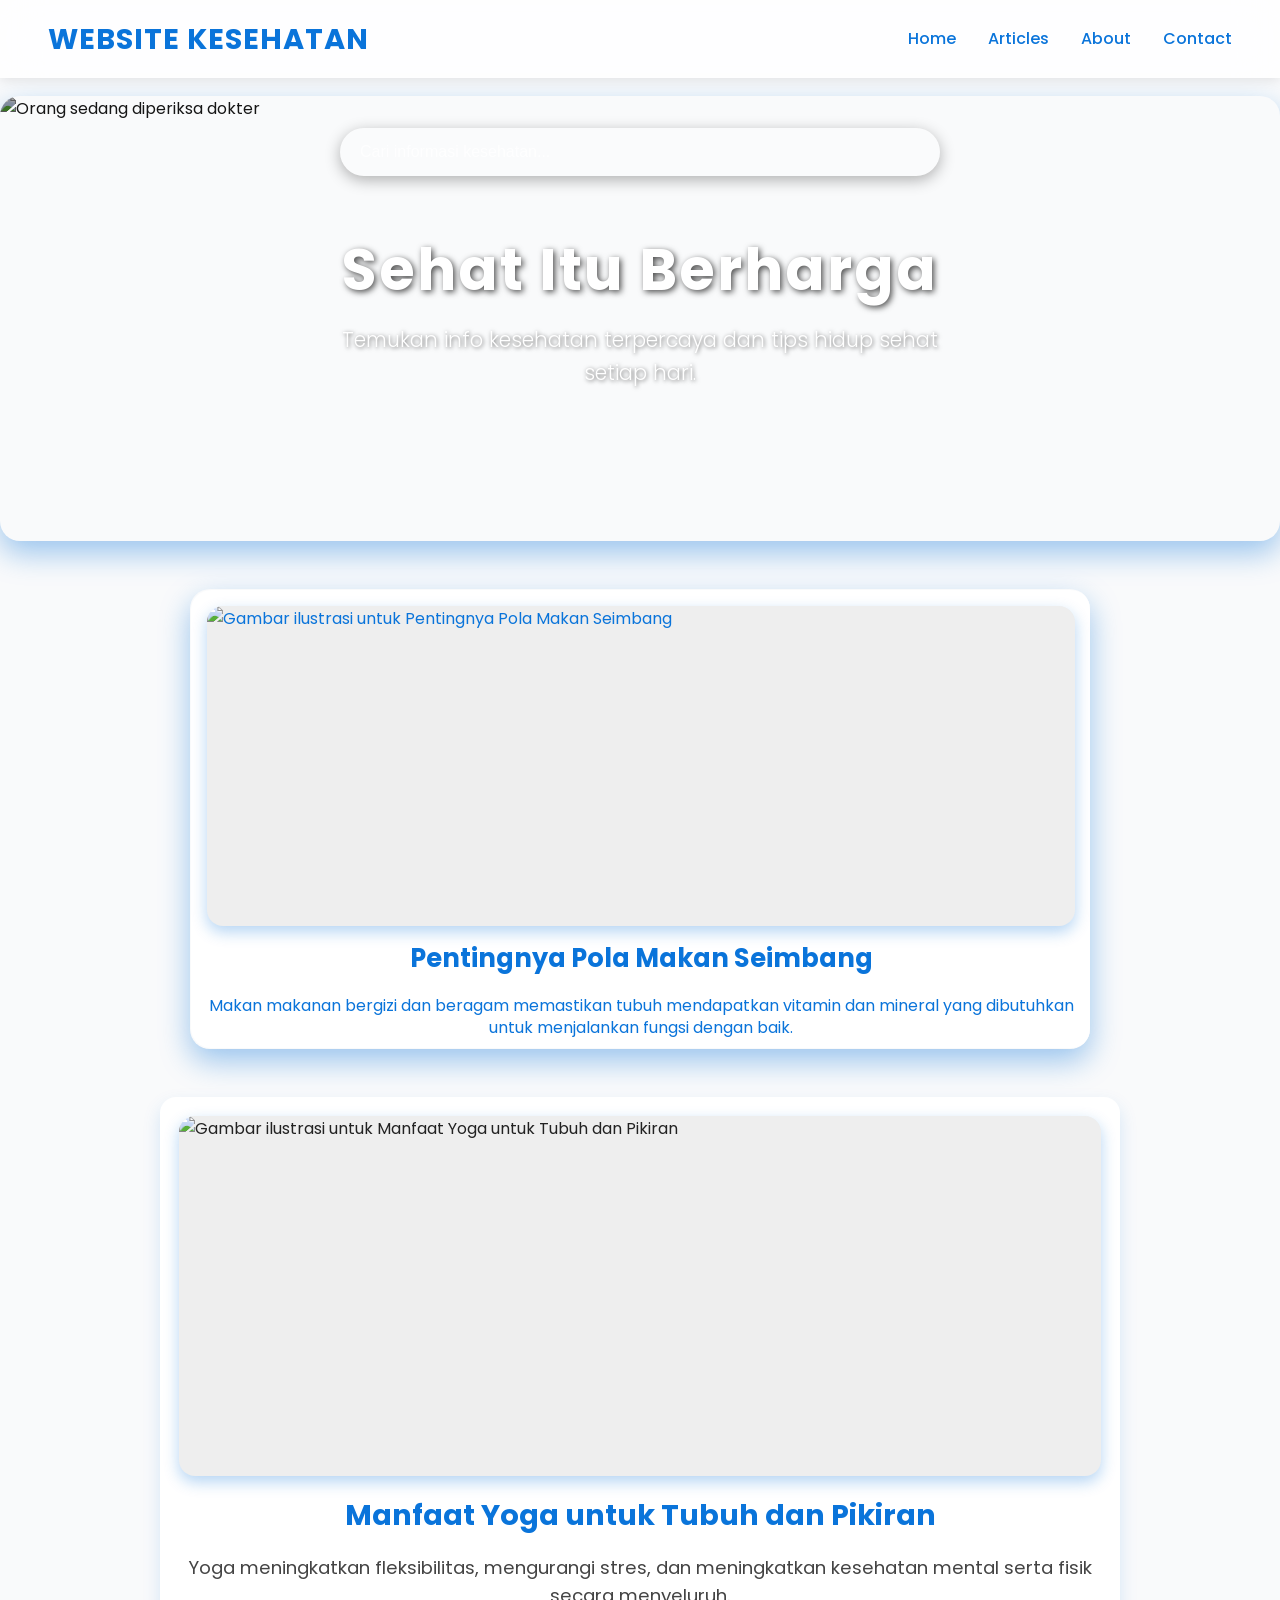
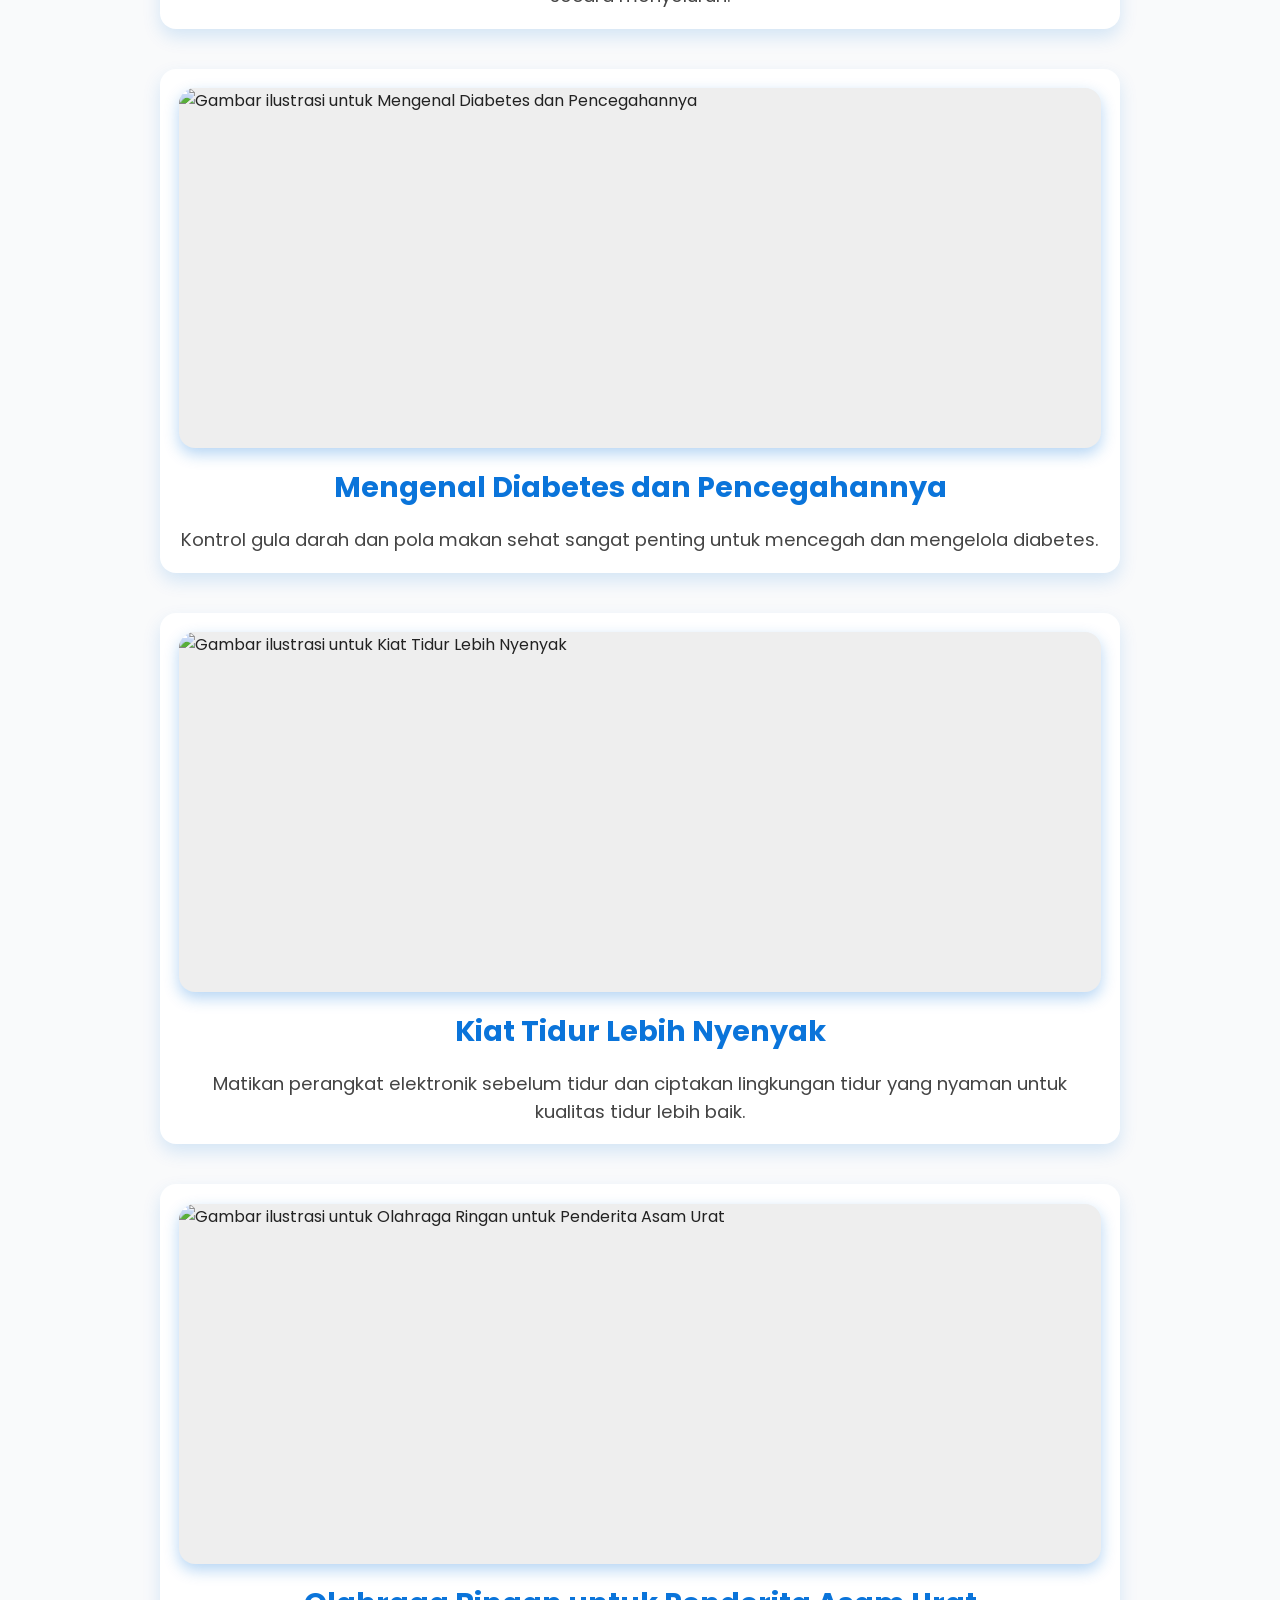
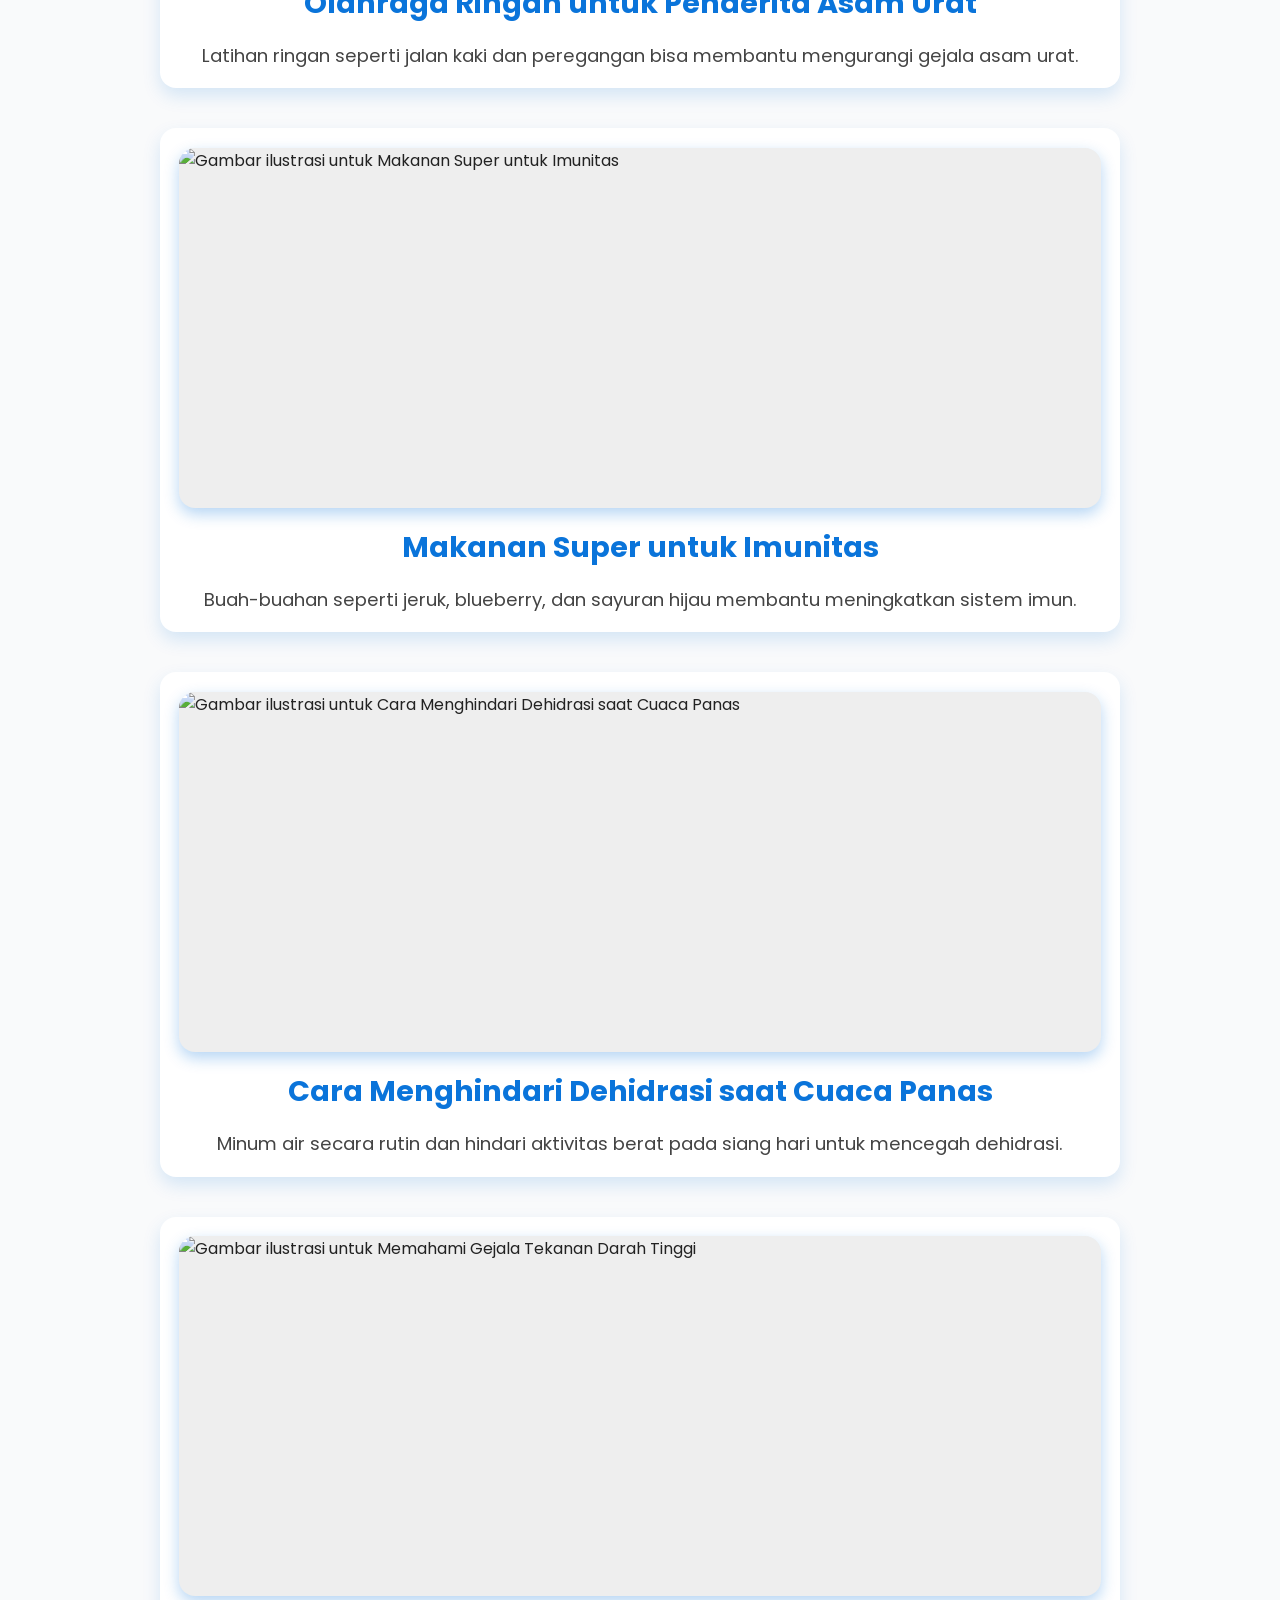
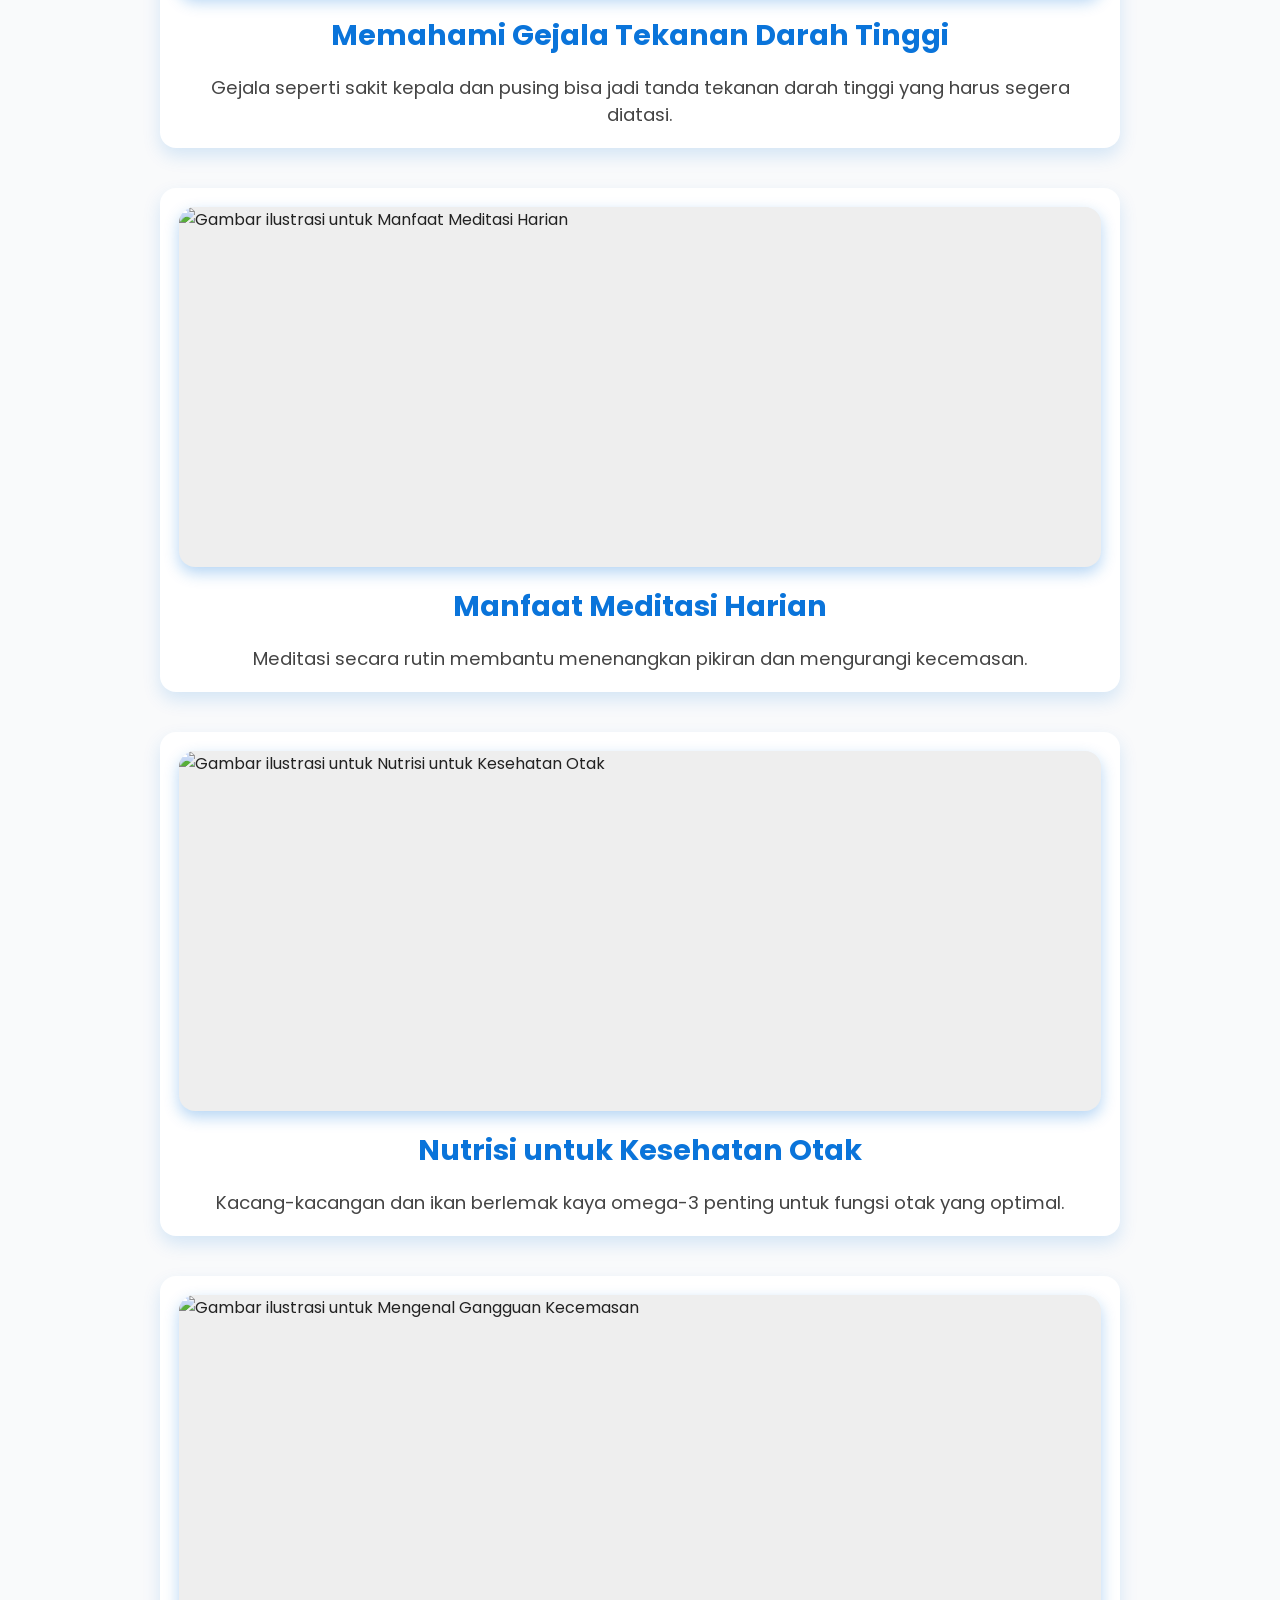
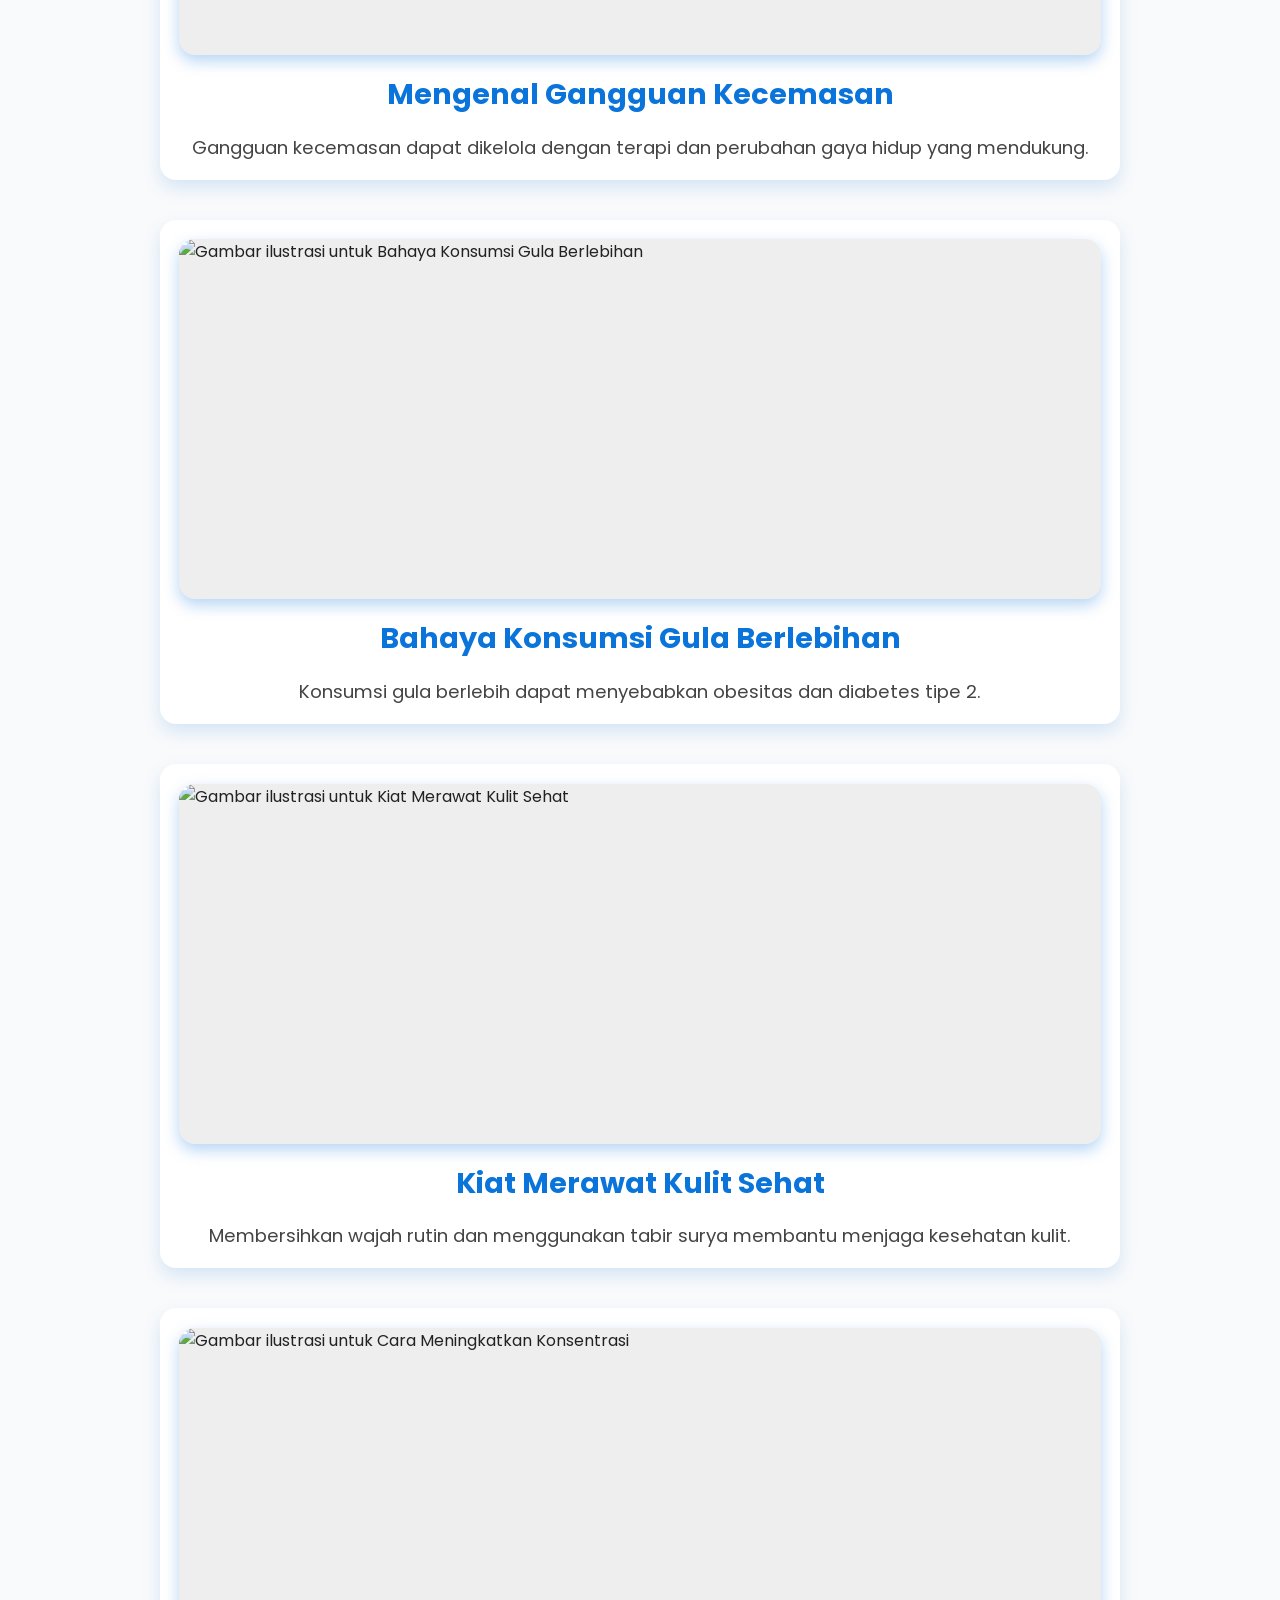
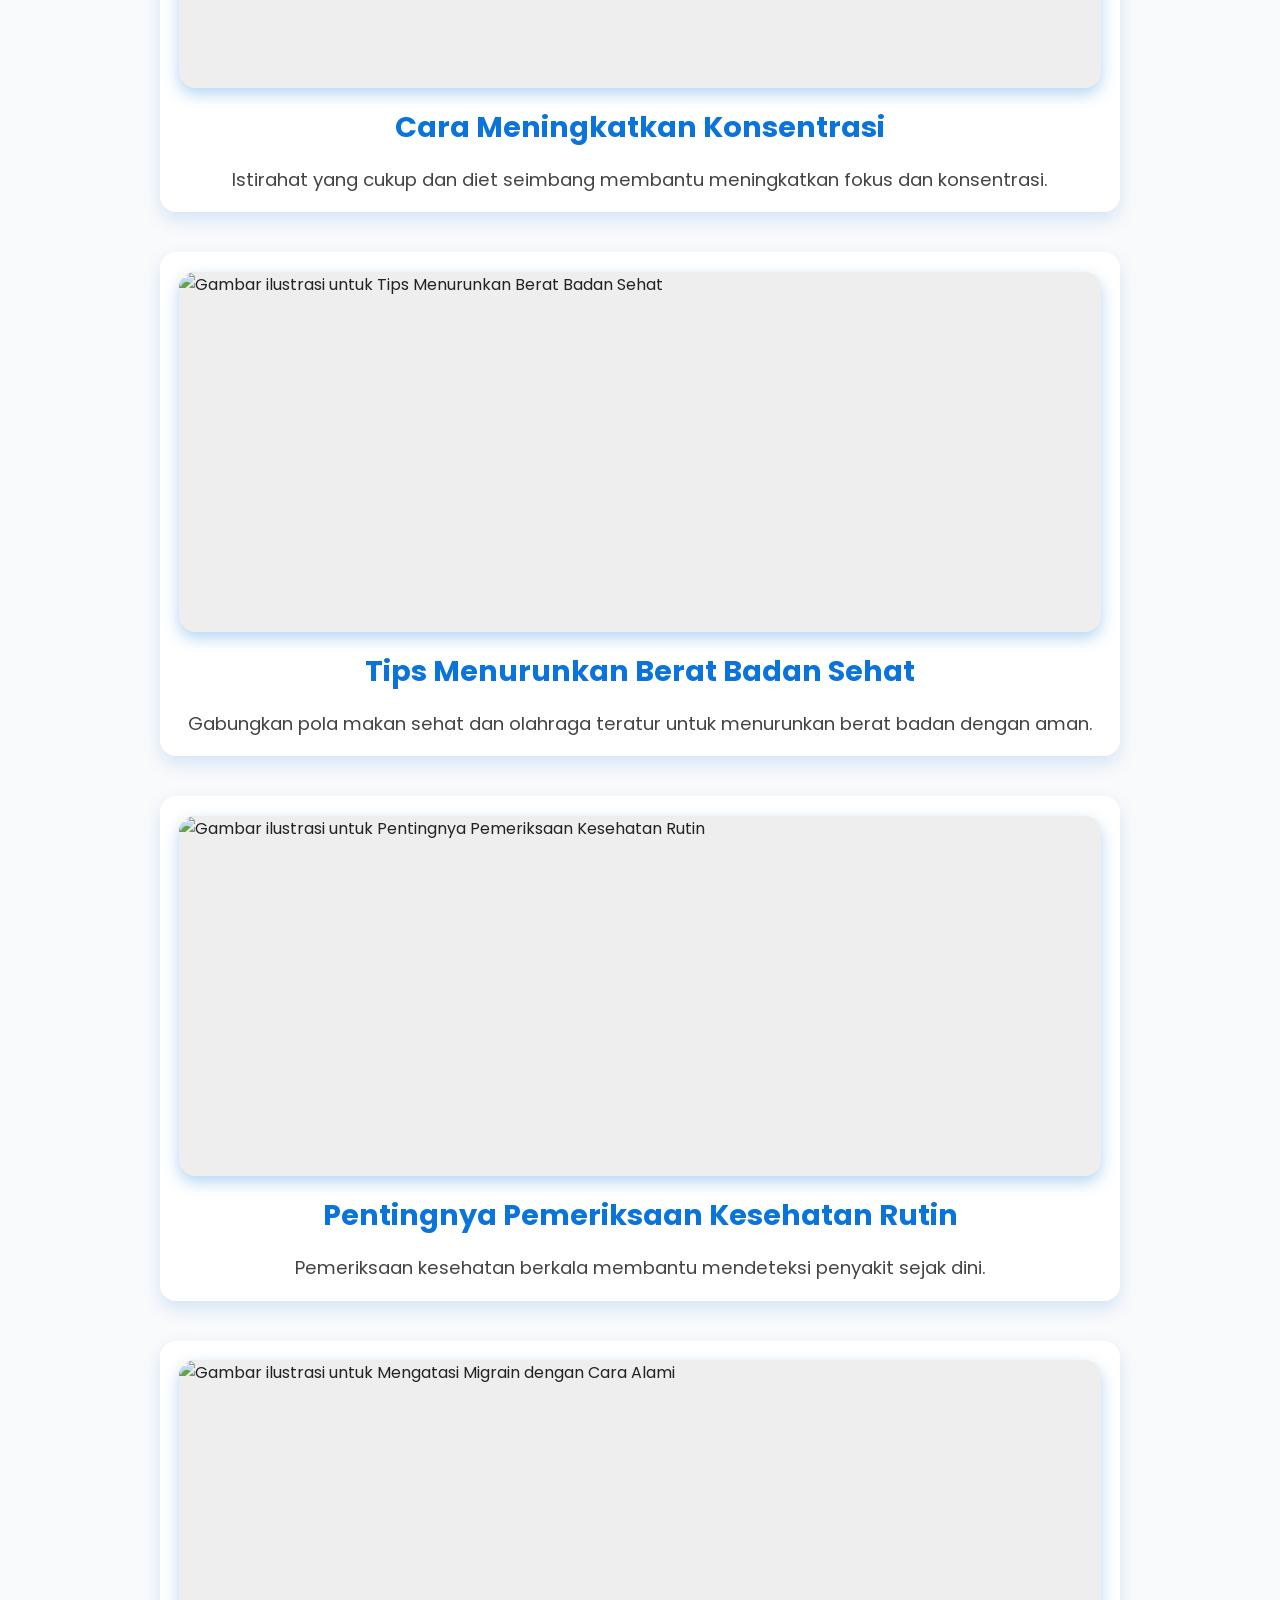
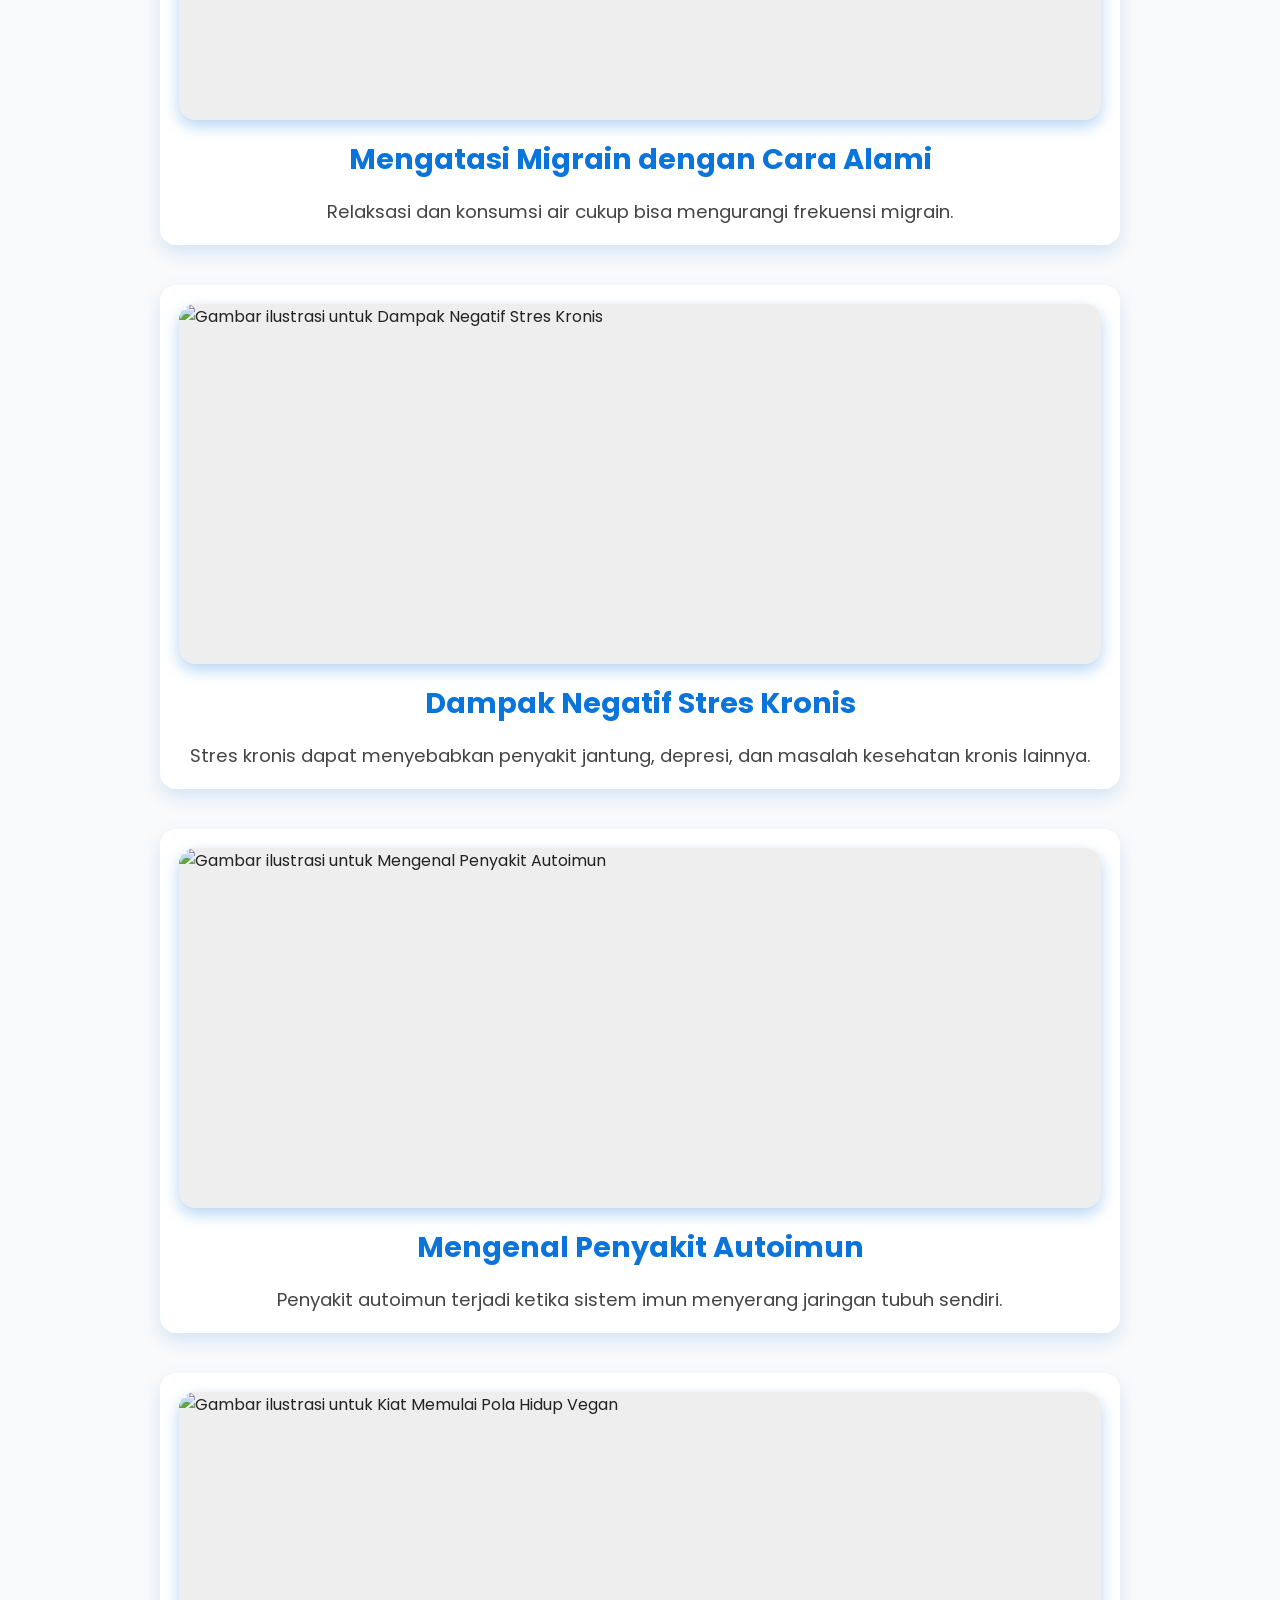
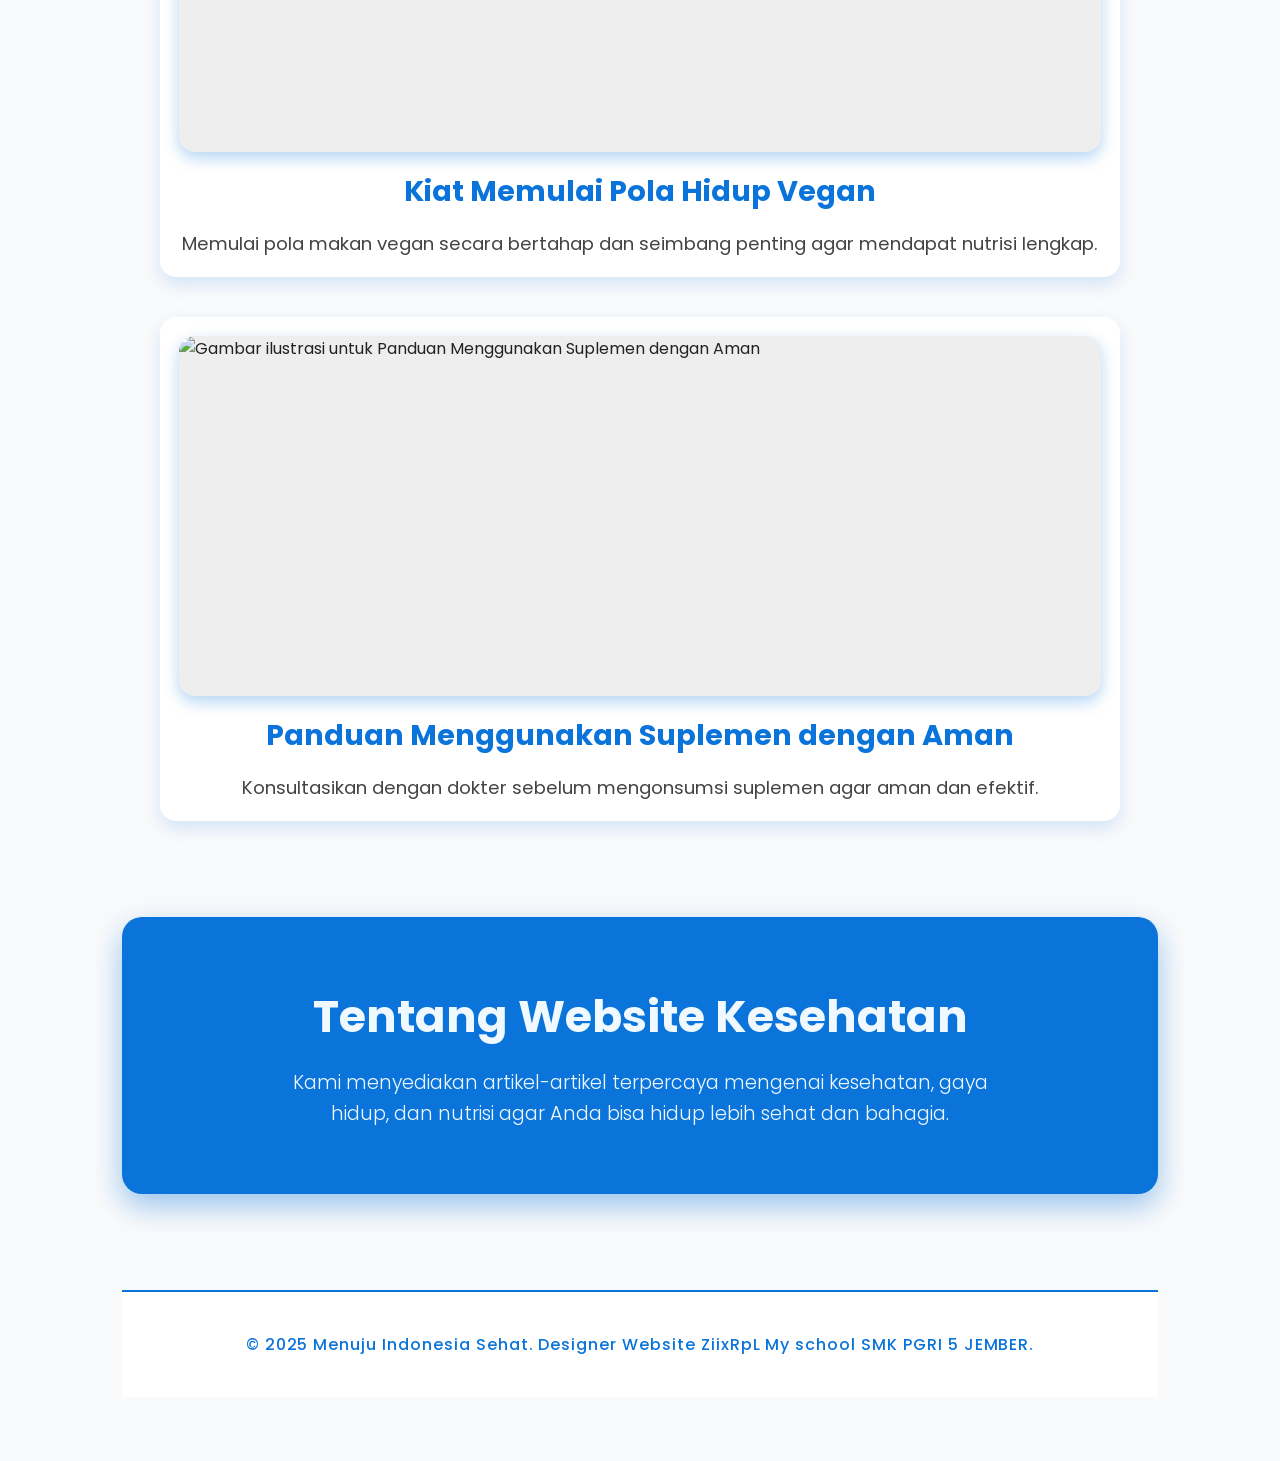
==== commit 83d8e37e: "index.html" ====
--- a/index.html
+++ b/index.html
@@ -416,7 +416,7 @@
 <body>
 
 <nav id="navbar">
-  <div class="logo">Kesehatan</div>
+  <div class="logo">Website Kesehatan</div>
   <ul>
     <li><a href="#home" class="nav-link">Home</a></li>
     <li><a href="#articles" class="nav-link">Articles</a></li>
@@ -426,7 +426,7 @@
 </nav>
 
 <div class="header-search-wrapper" aria-label="Header and search area">
-  <img src="img/header-background.jpg" alt="Orang sedang diperiksa dokter" class="background-image" />
+  <img src="background.jpg" alt="Orang sedang diperiksa dokter" class="background-image" />
   <section class="search-section" aria-label="Pencarian informasi kesehatan">
     <input type="text" id="searchInput" placeholder="Cari informasi kesehatan..." aria-label="Search health articles" />
   </section>
@@ -452,7 +452,7 @@
 
   <section id="contact" tabindex="0" aria-label="Contact section">
     <footer>
-      &copy; 2024 Kesehatan Sehat. Designed with ❤️ to promote healthy living.
+      &copy; 2025 Menuju Indonesia Sehat. Designer Website ZiixRpL My school SMK PGRI 5 JEMBER.
     </footer>
   </section>
 </main>
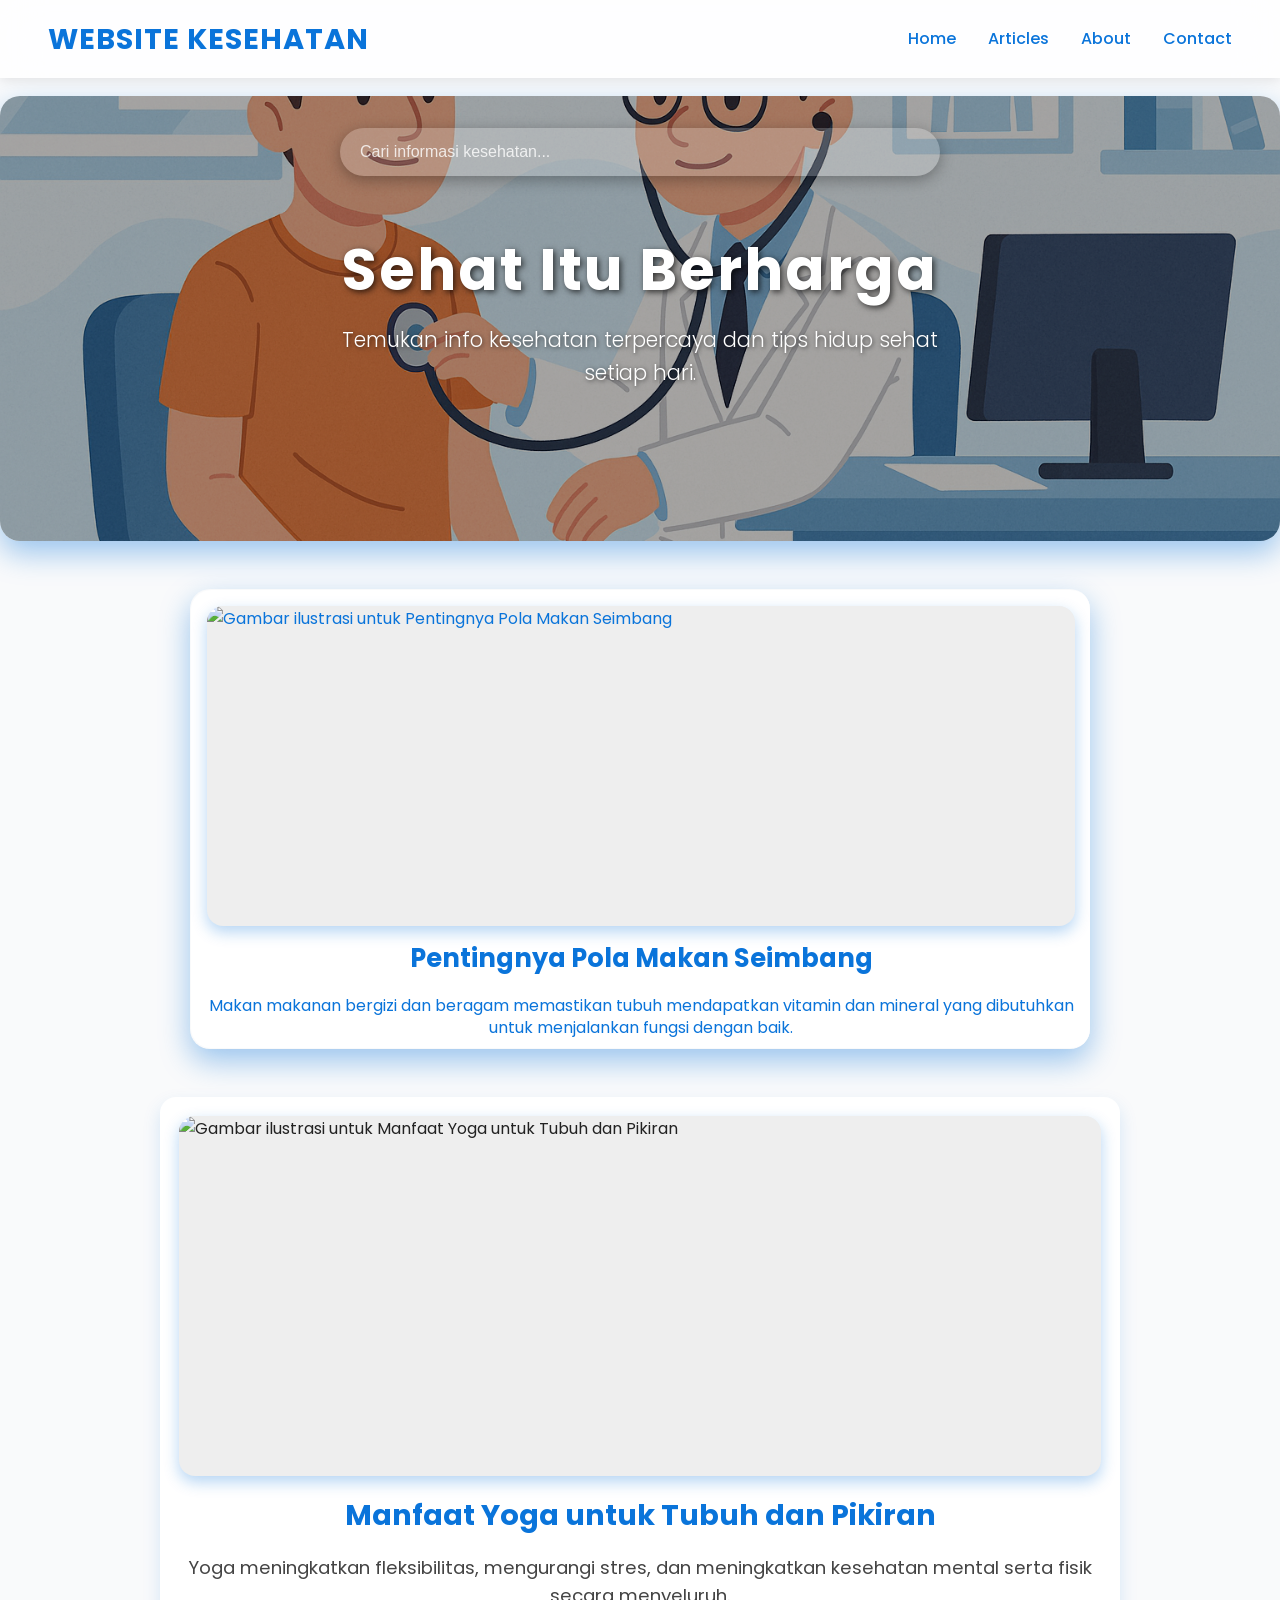
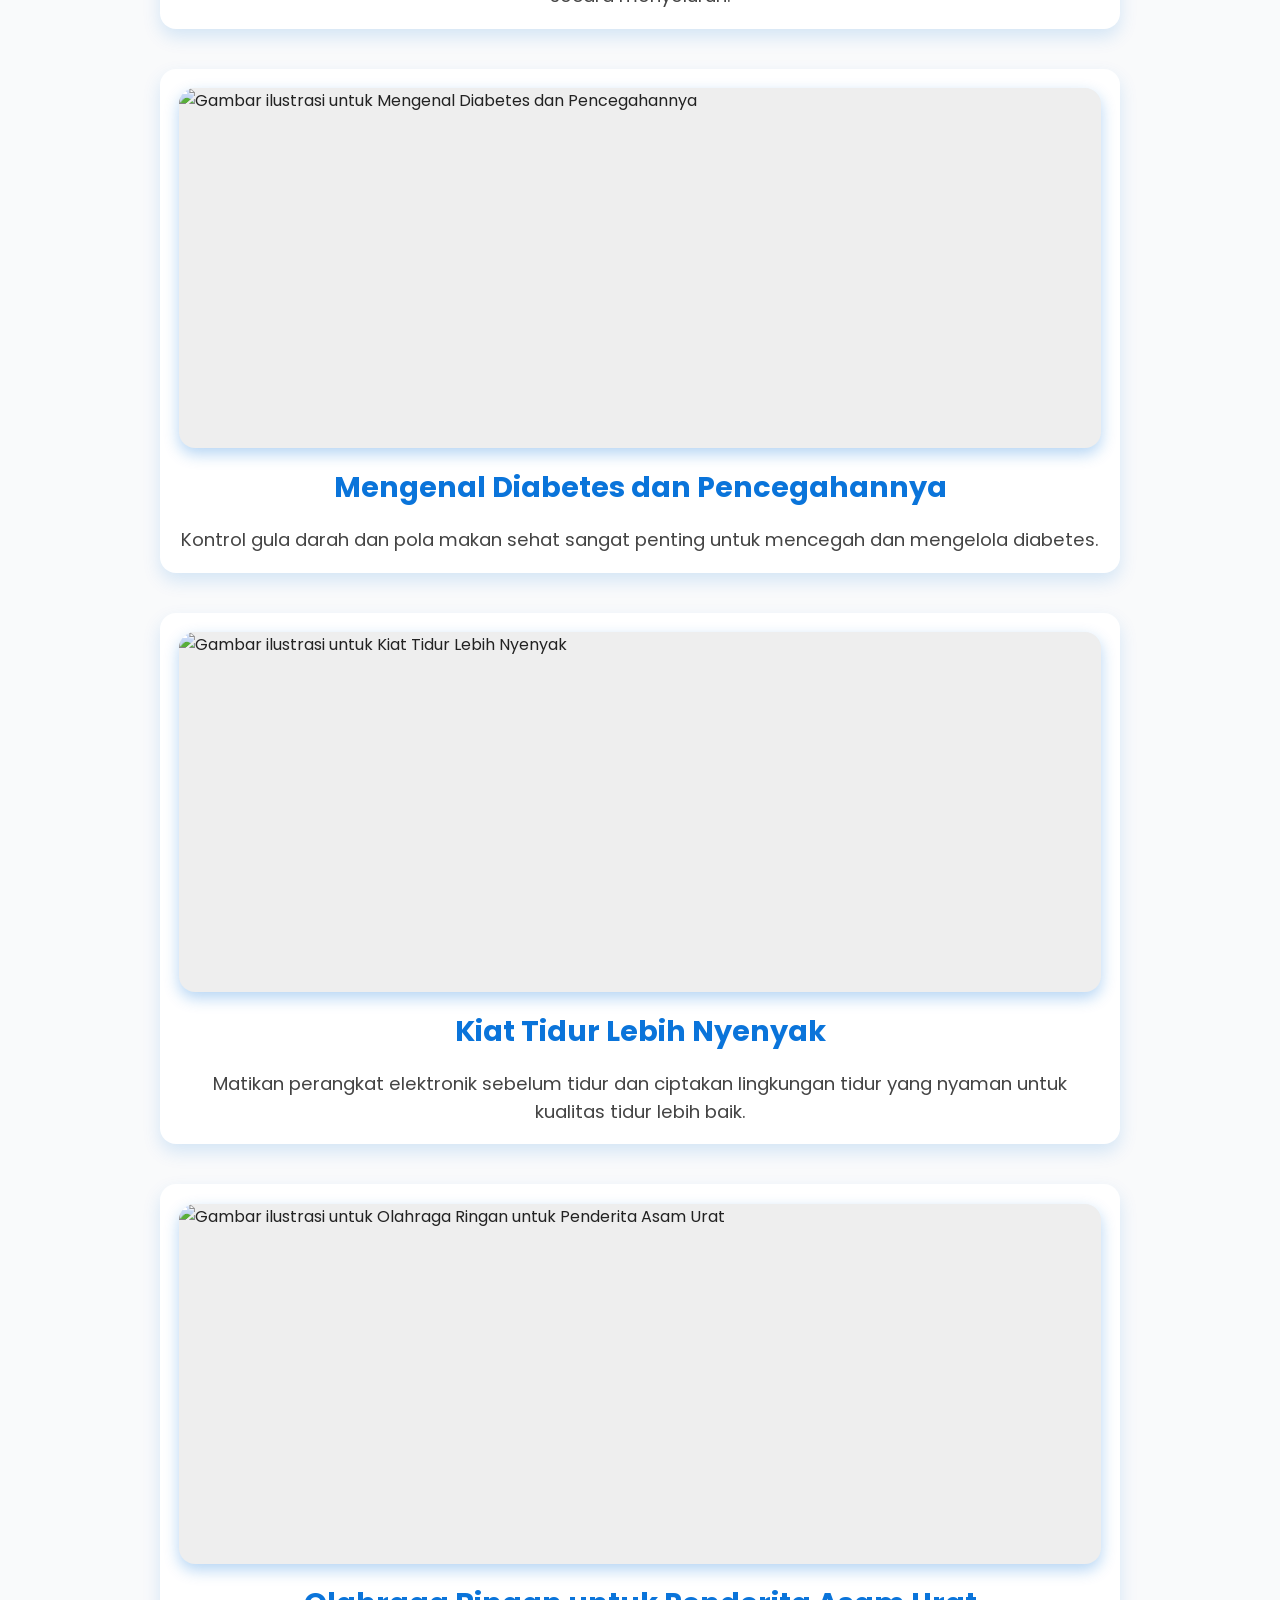
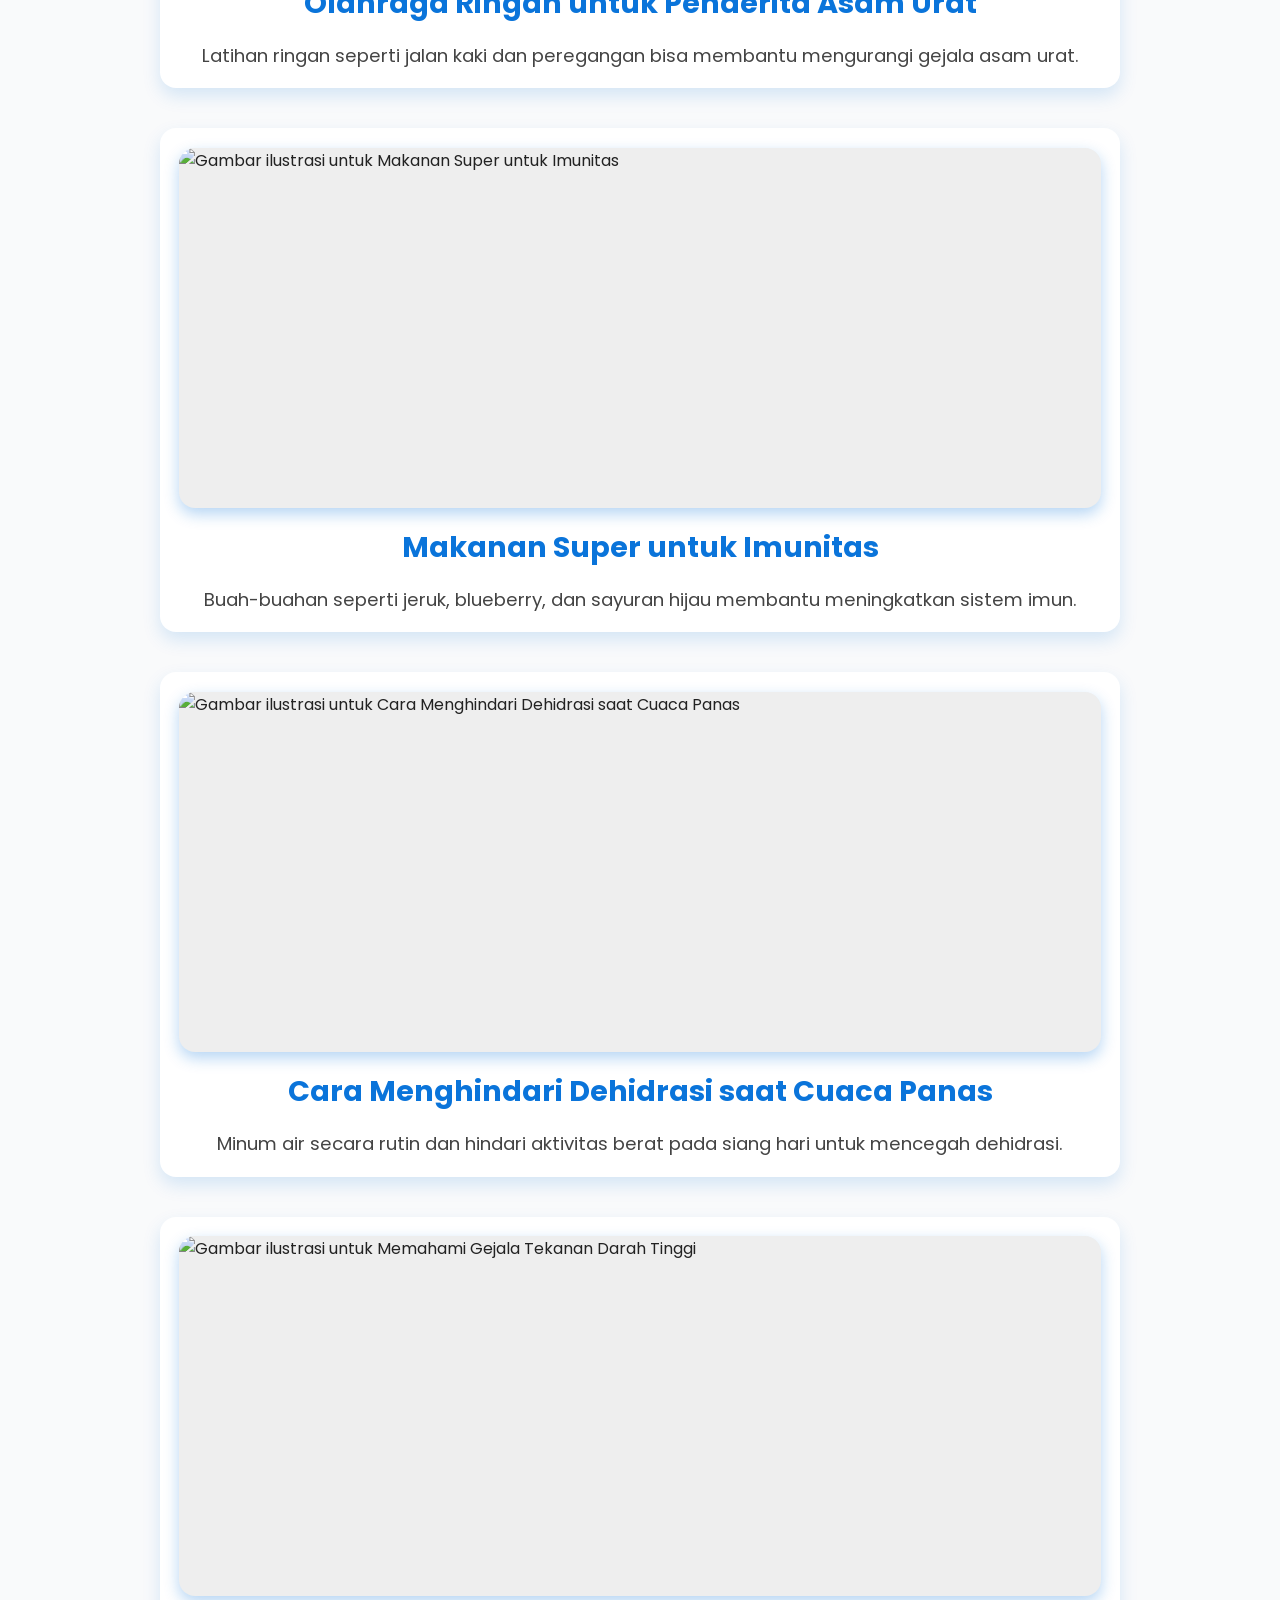
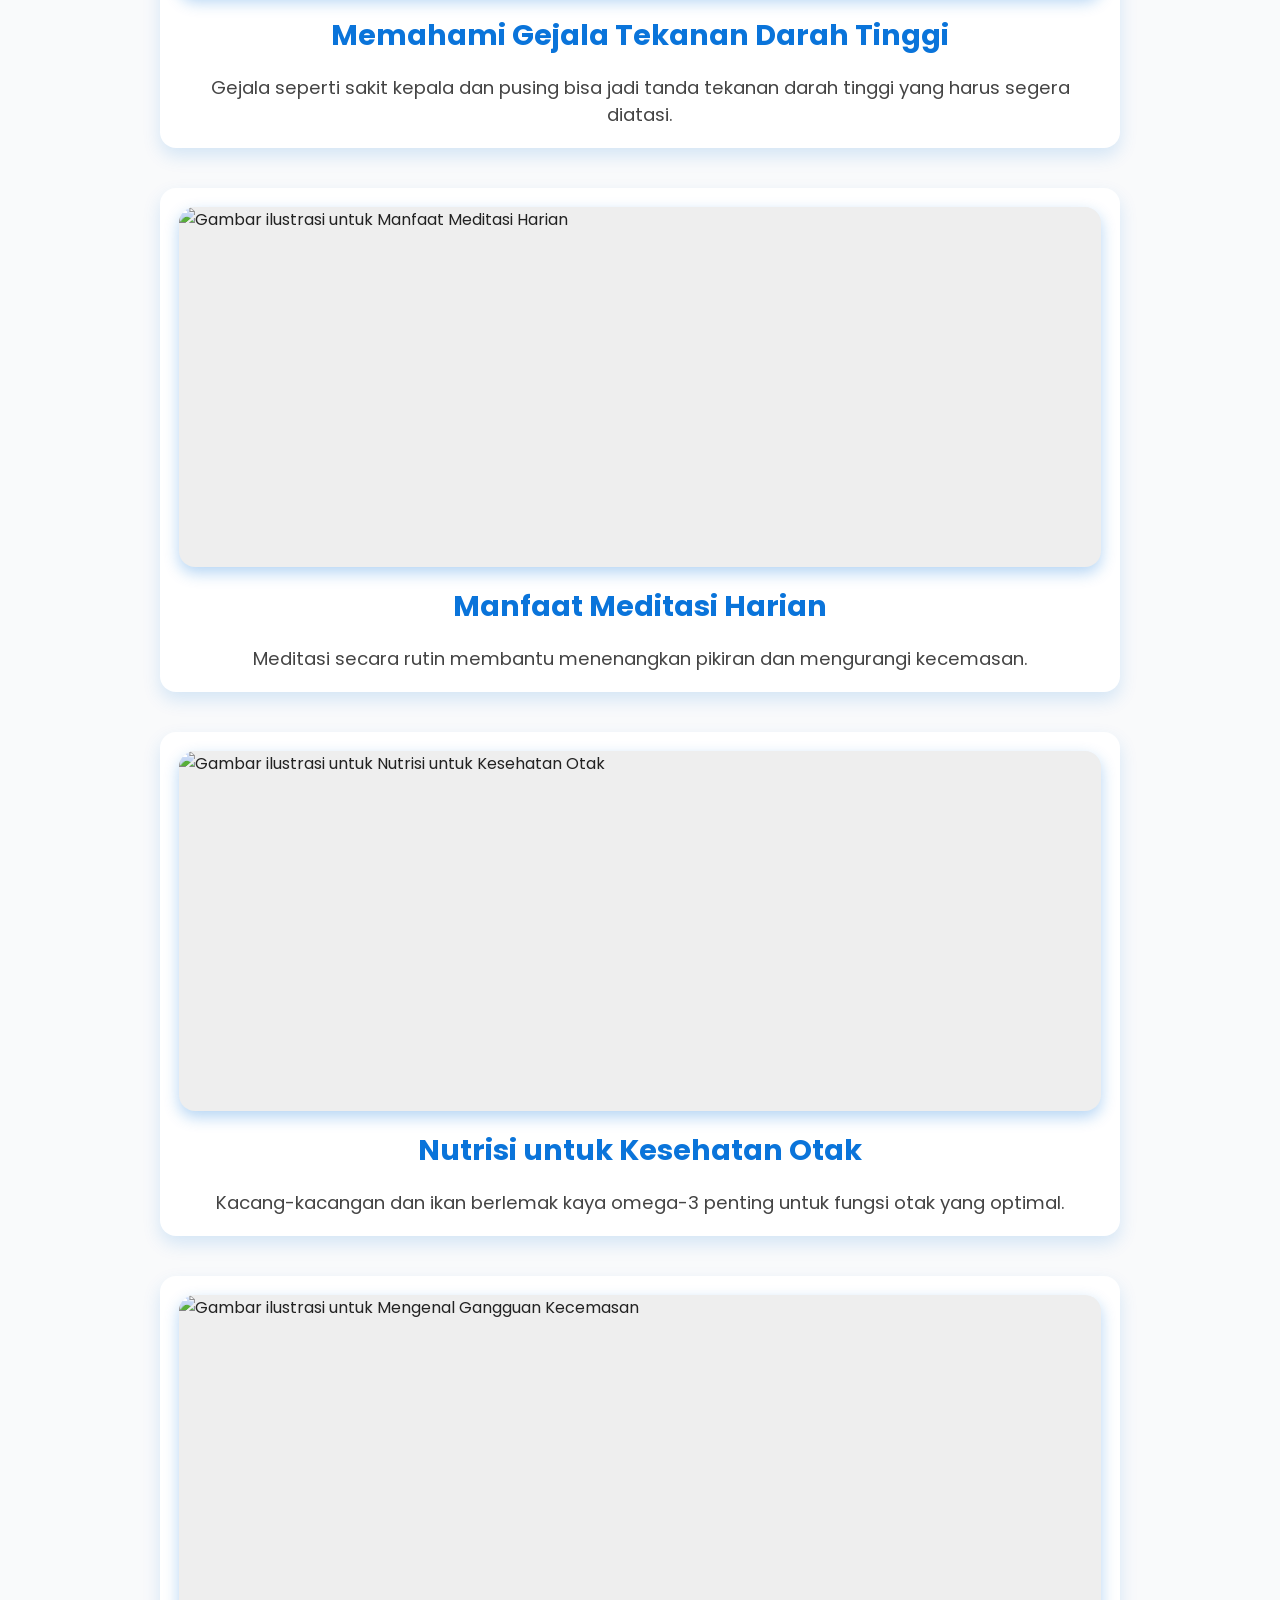
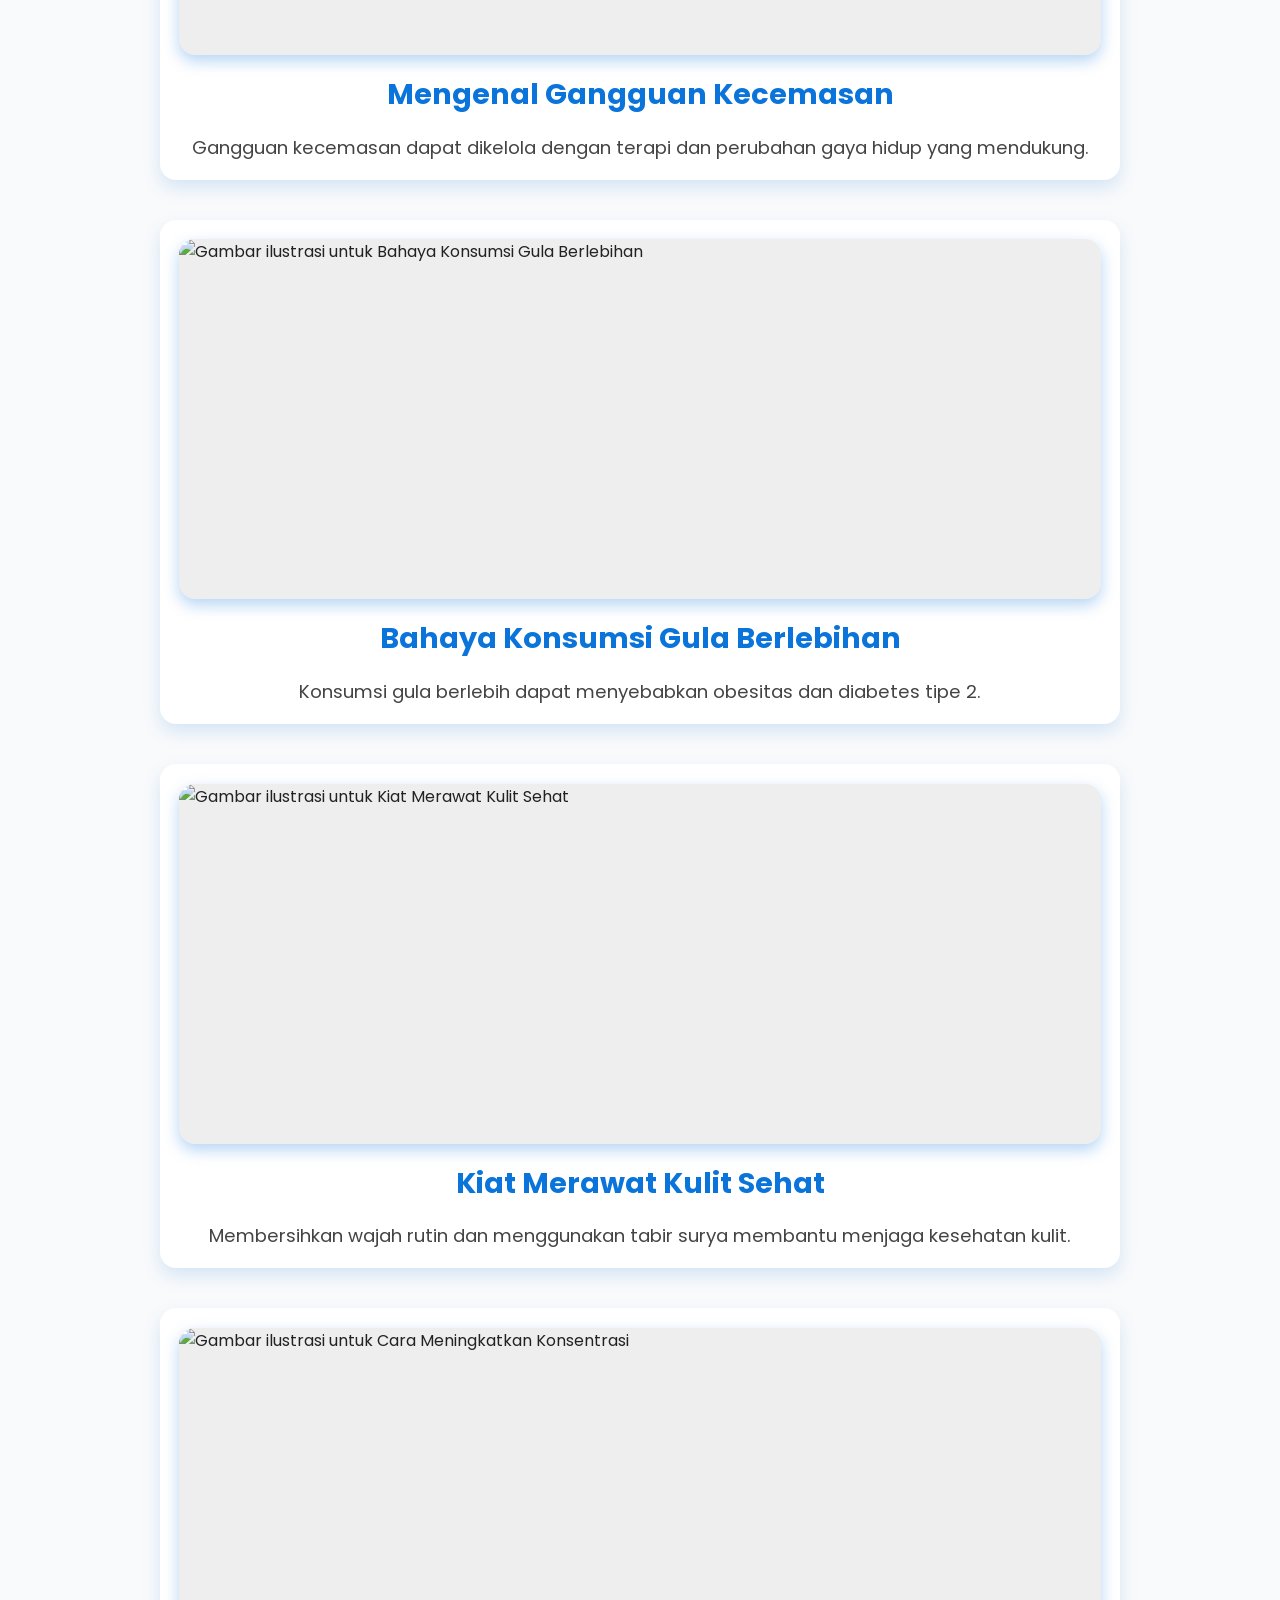
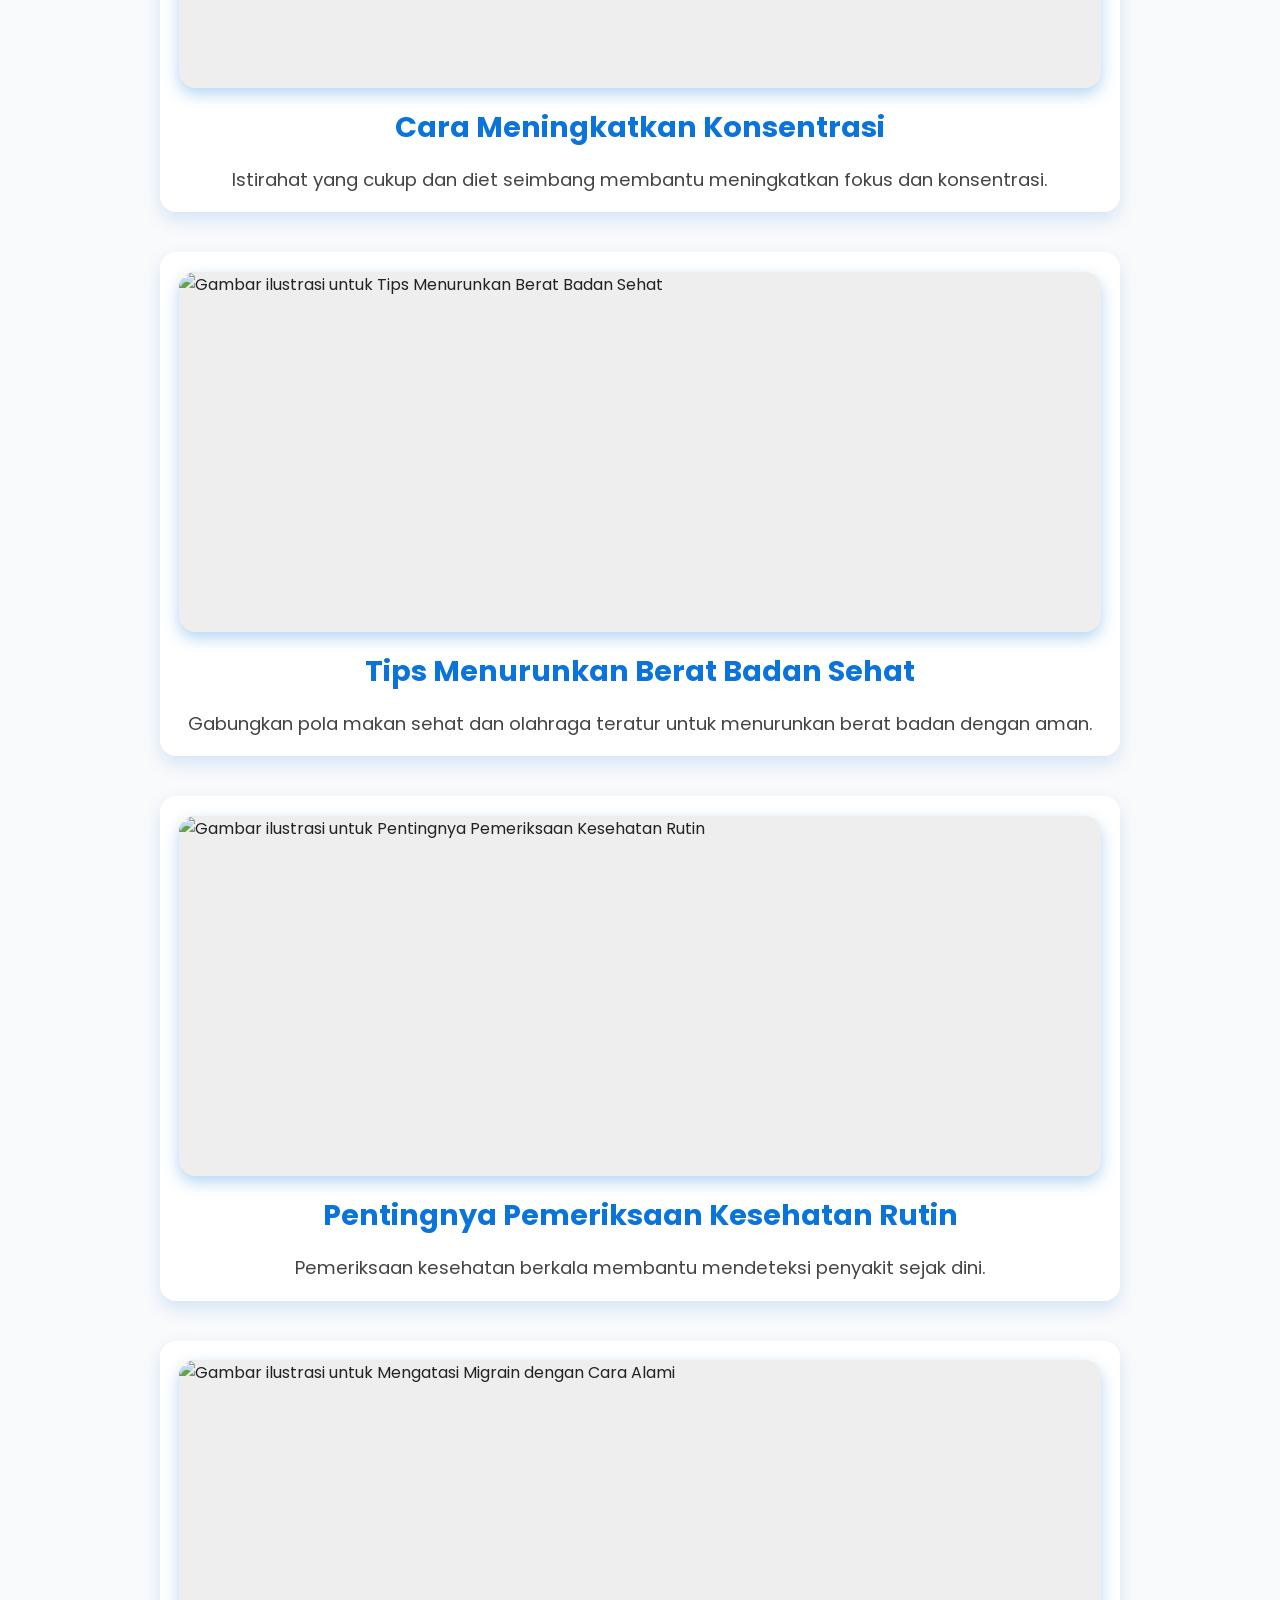
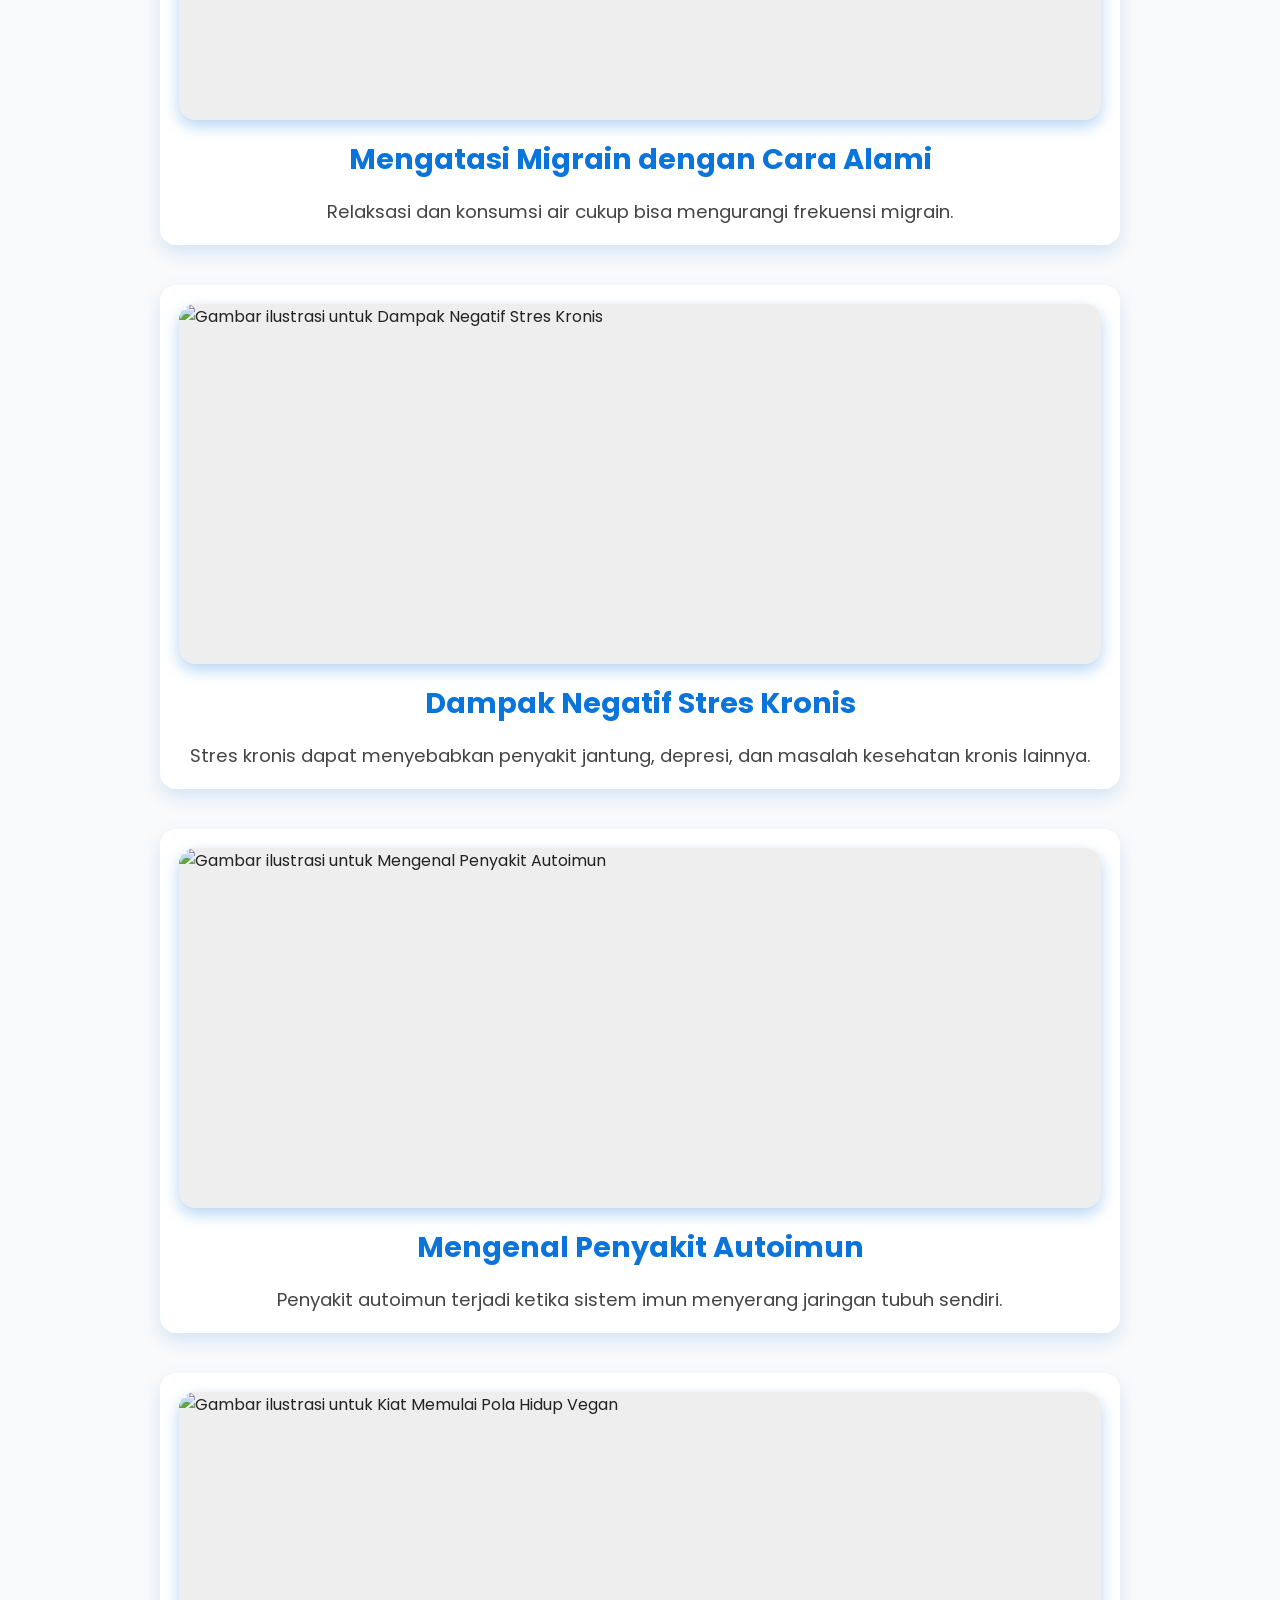
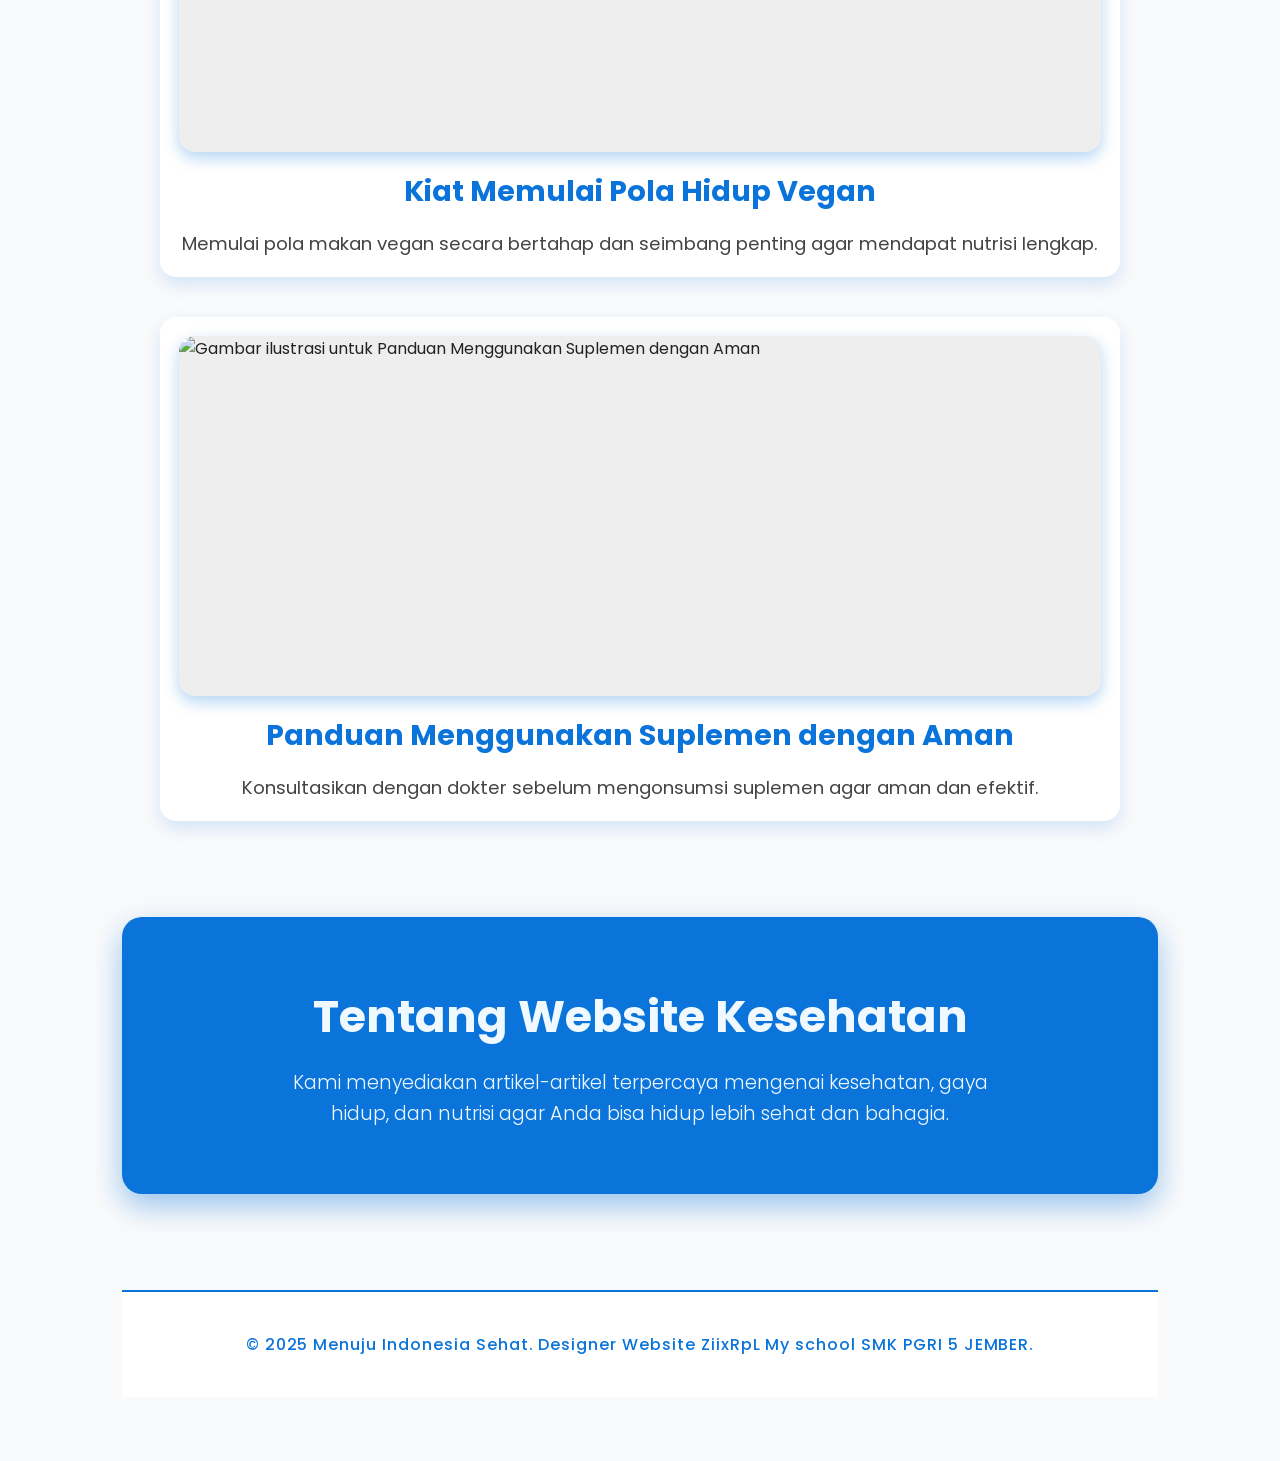
==== commit a77117af: "index.html" ====
--- a/index.html
+++ b/index.html
@@ -426,7 +426,7 @@
 </nav>
 
 <div class="header-search-wrapper" aria-label="Header and search area">
-  <img src="background.jpg" alt="Orang sedang diperiksa dokter" class="background-image" />
+  <img src="background.png" alt="Orang sedang diperiksa dokter" class="background-image" />
   <section class="search-section" aria-label="Pencarian informasi kesehatan">
     <input type="text" id="searchInput" placeholder="Cari informasi kesehatan..." aria-label="Search health articles" />
   </section>
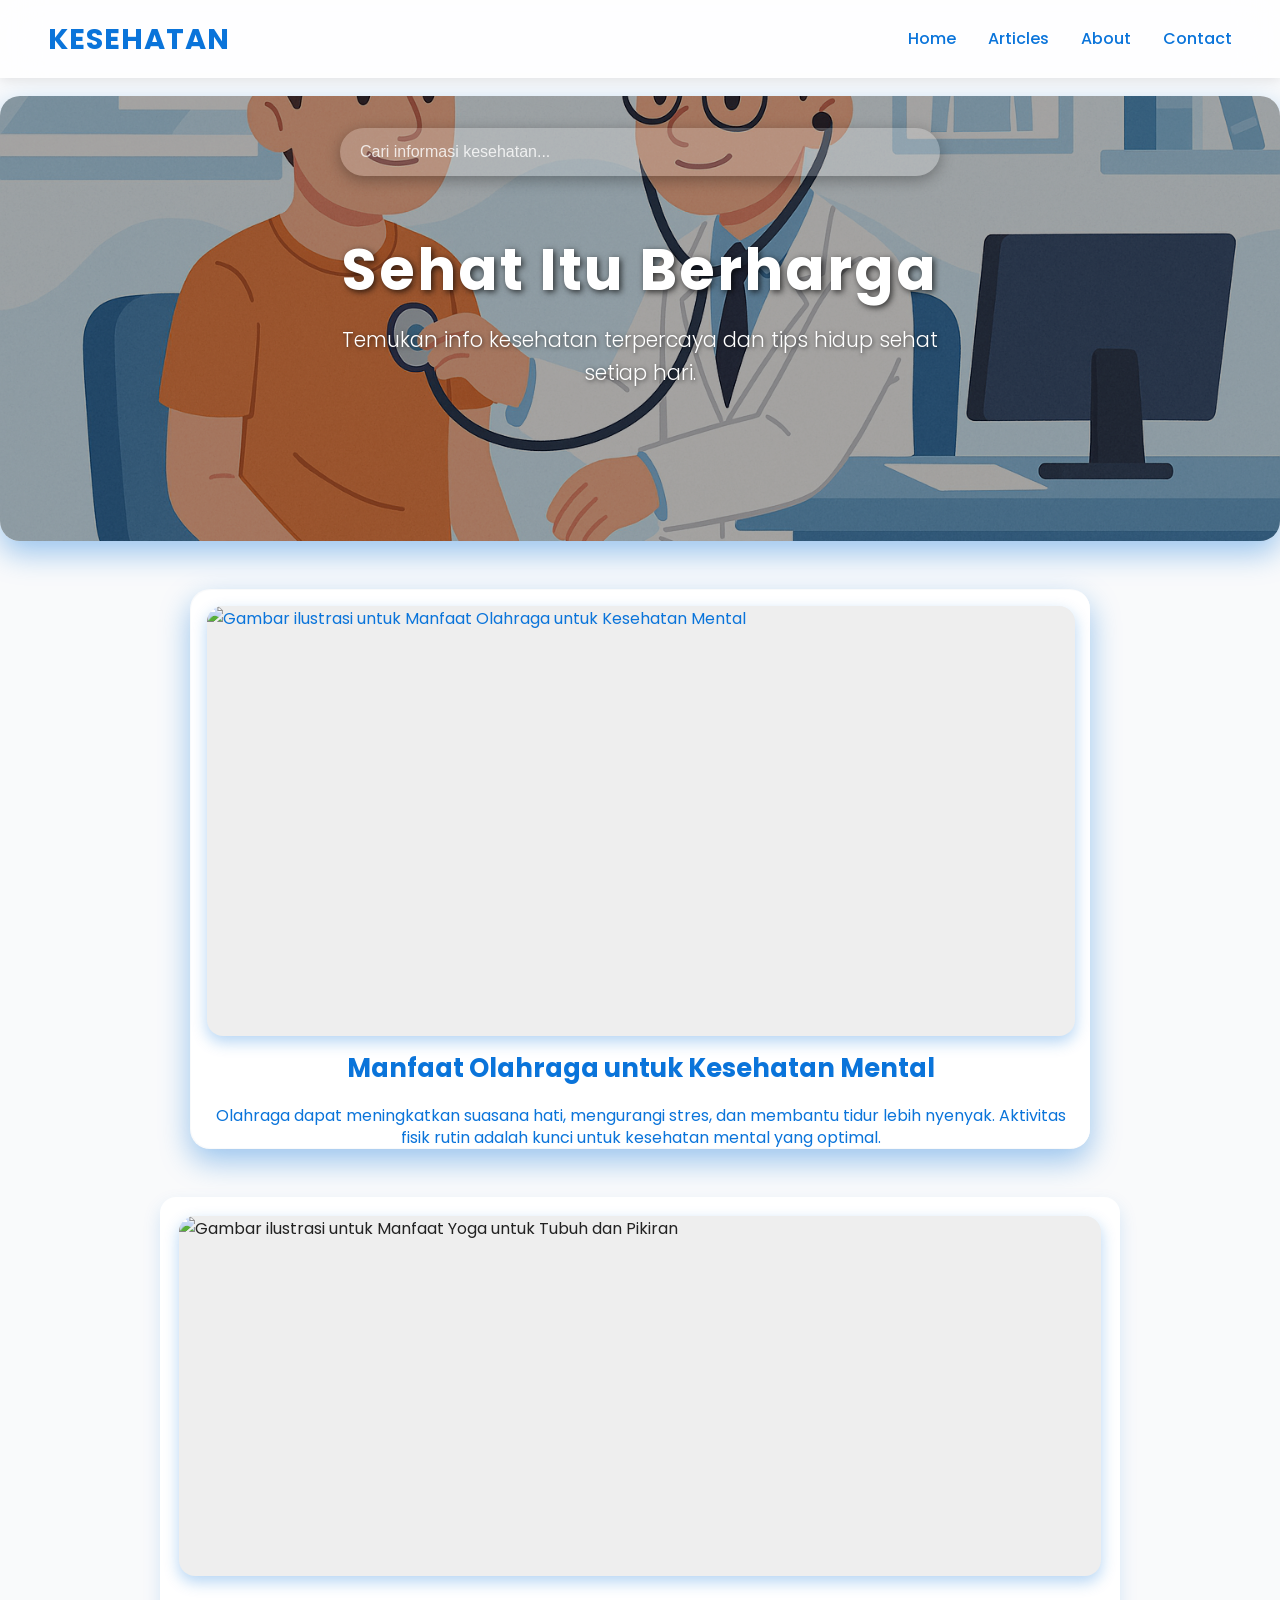
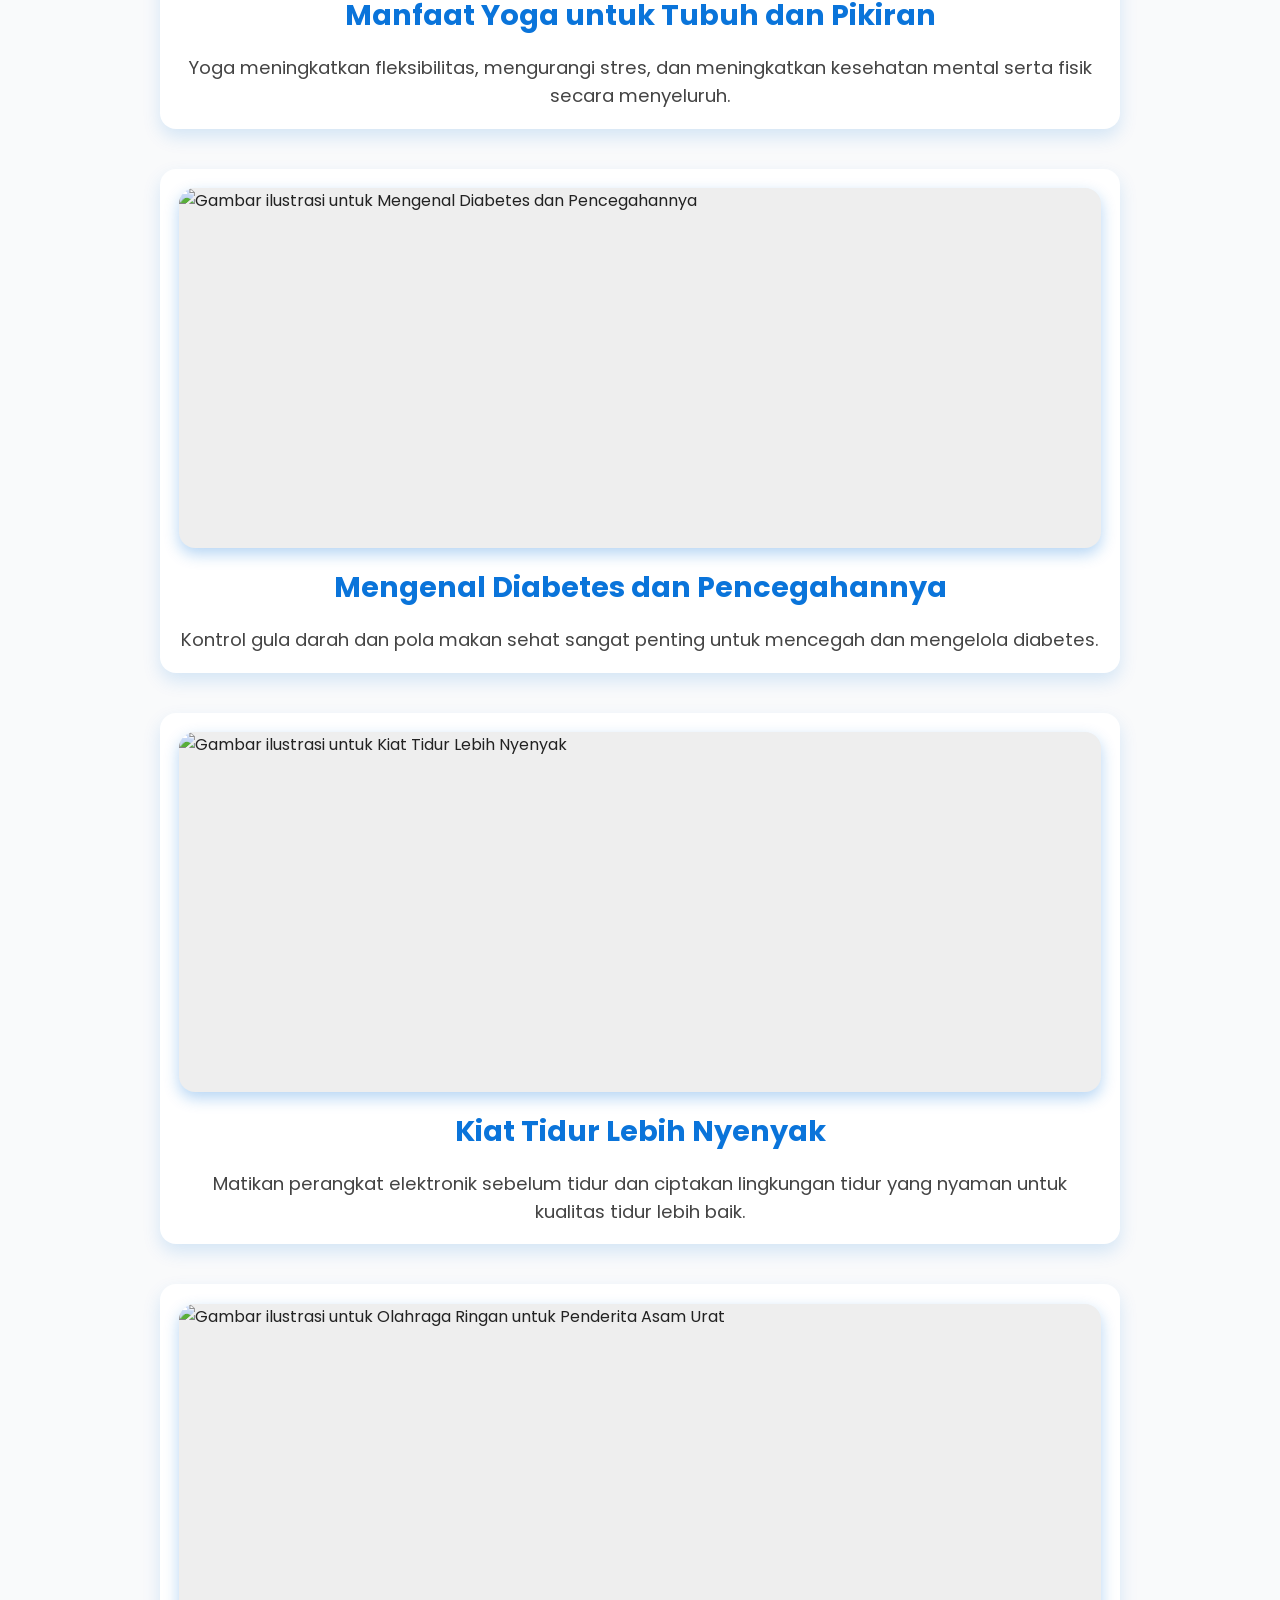
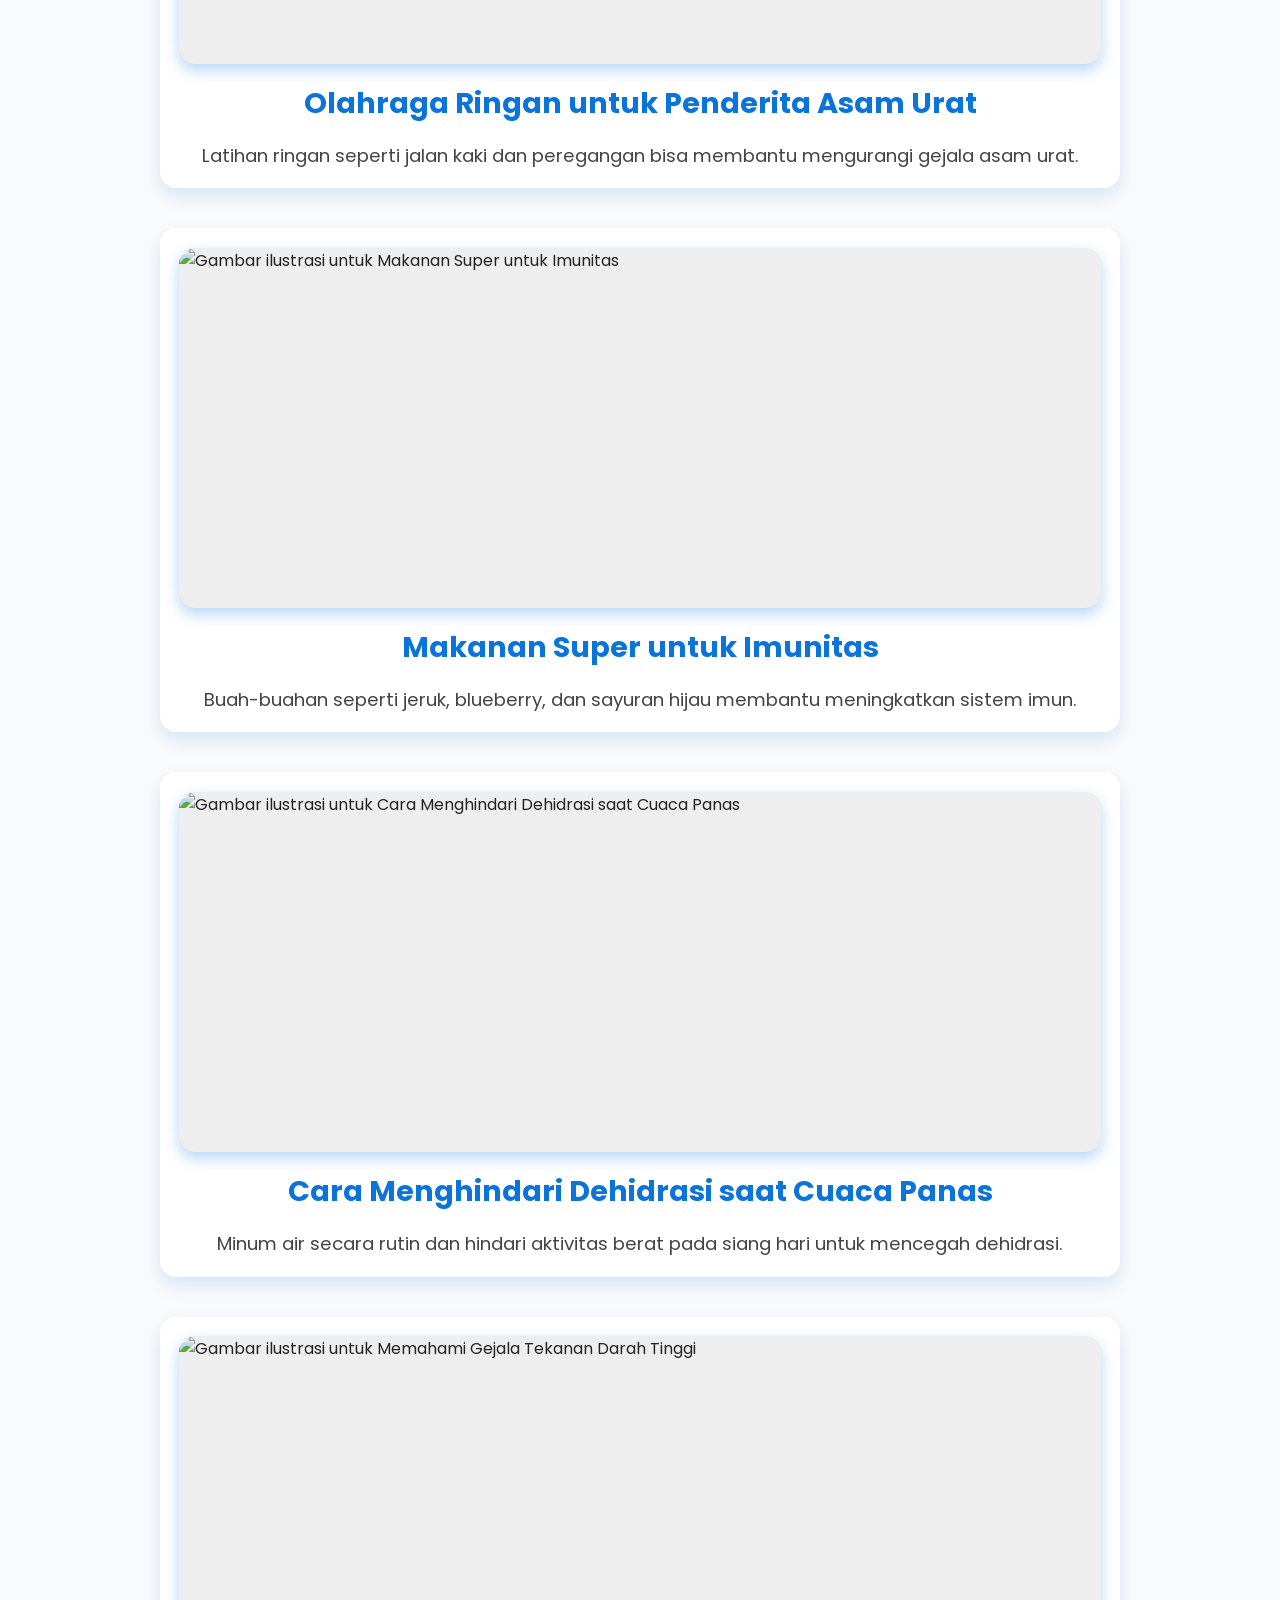
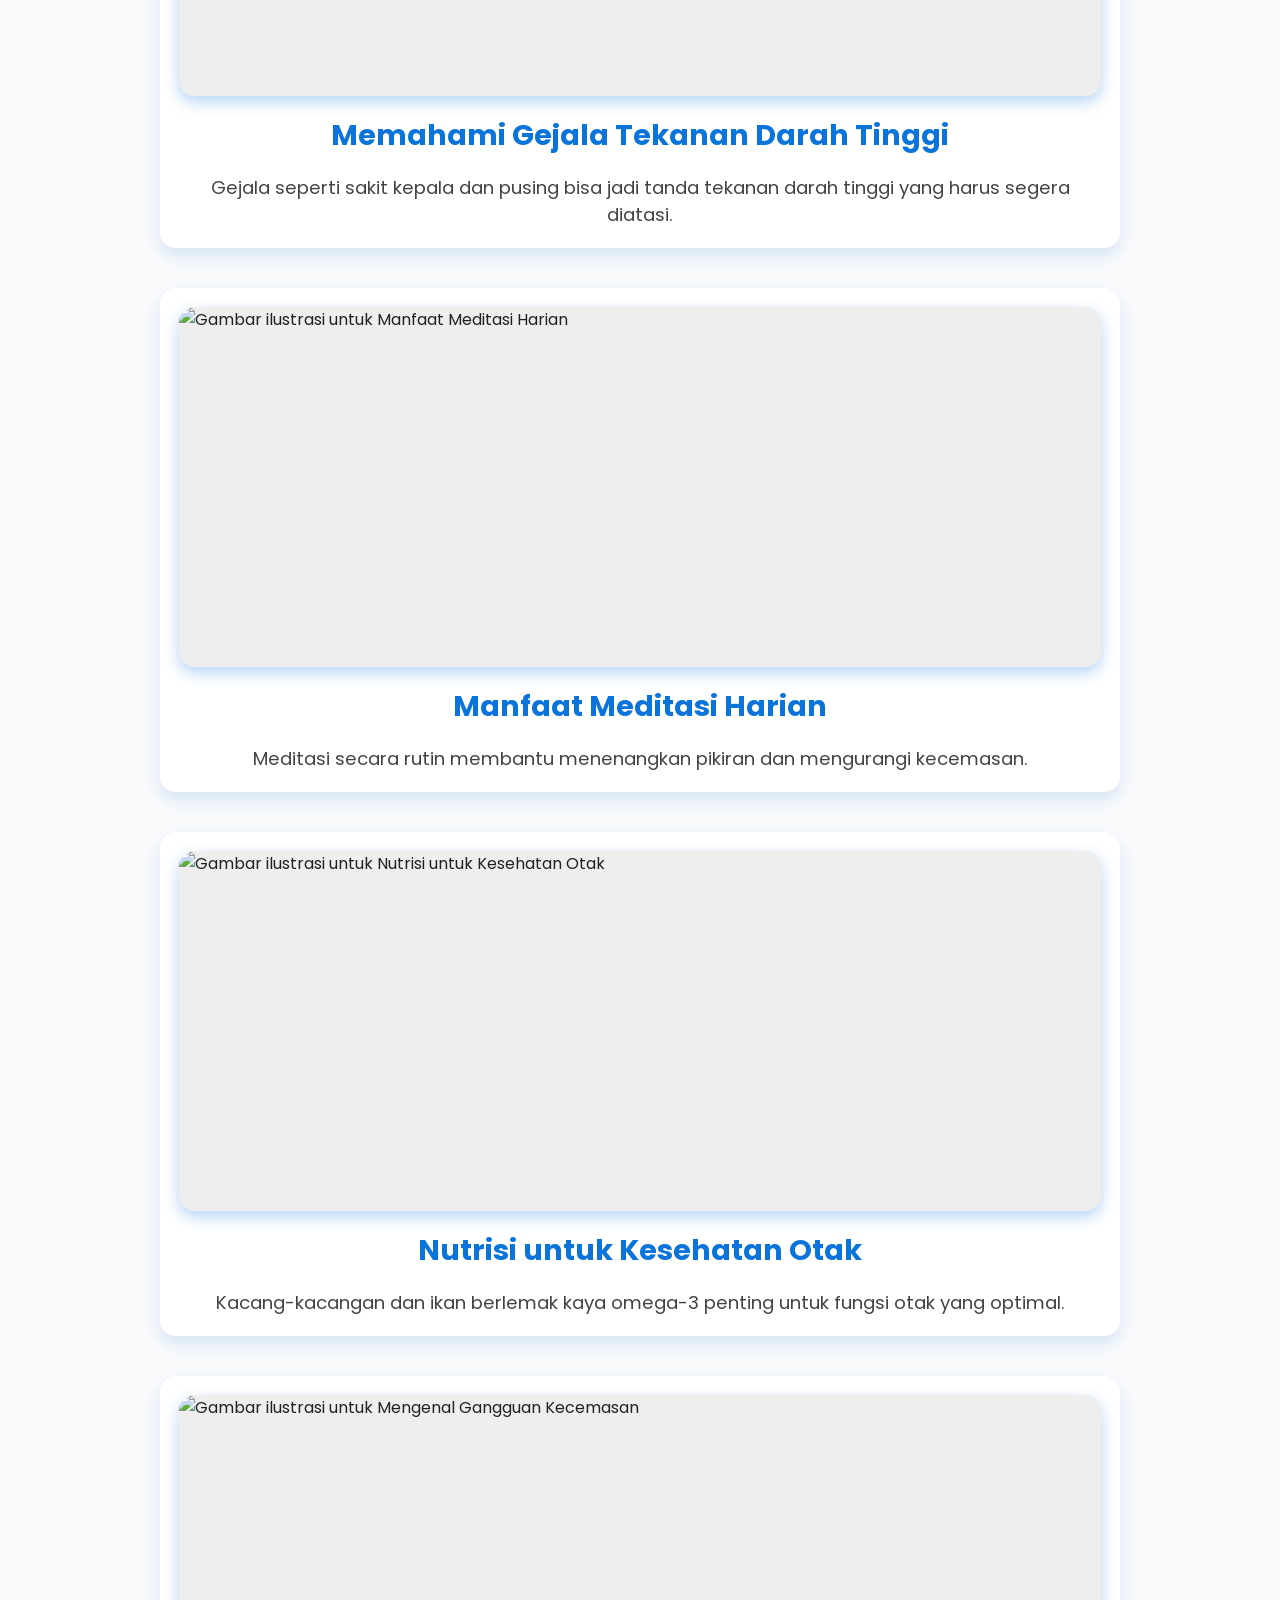
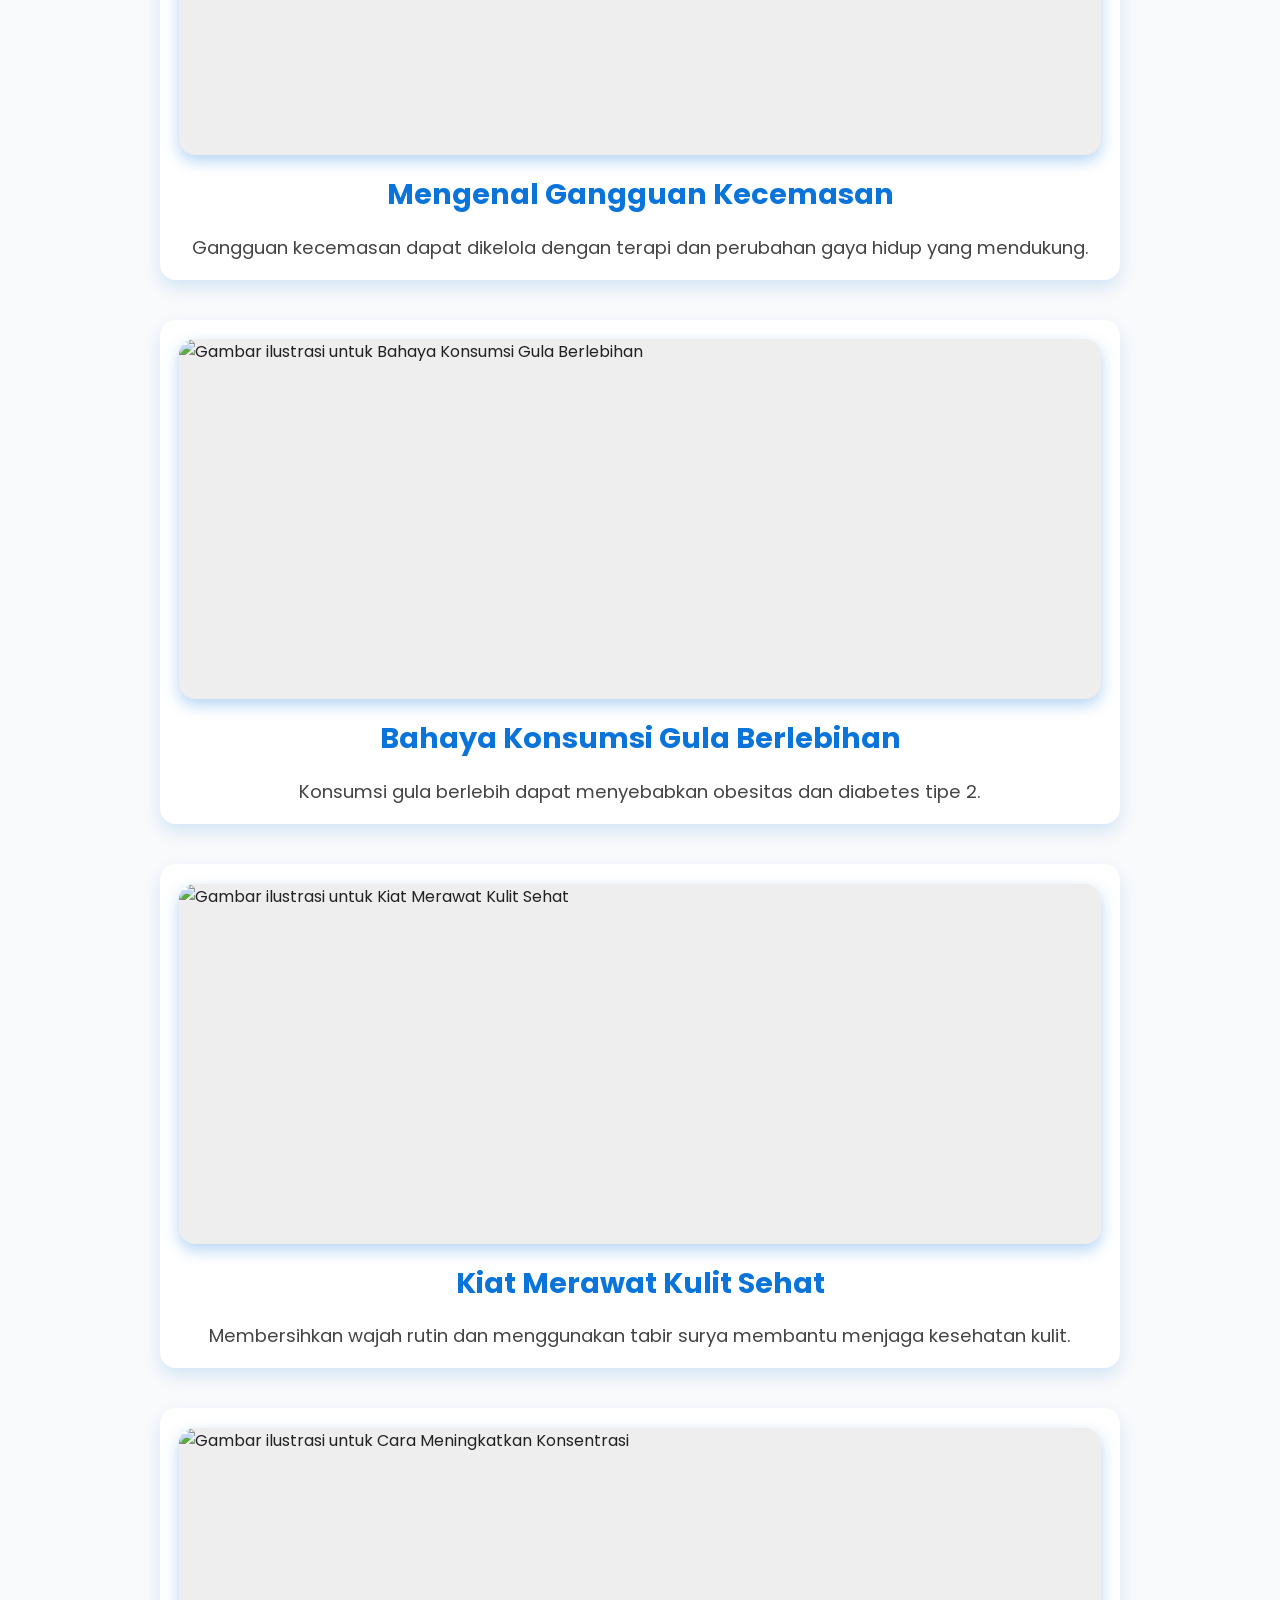
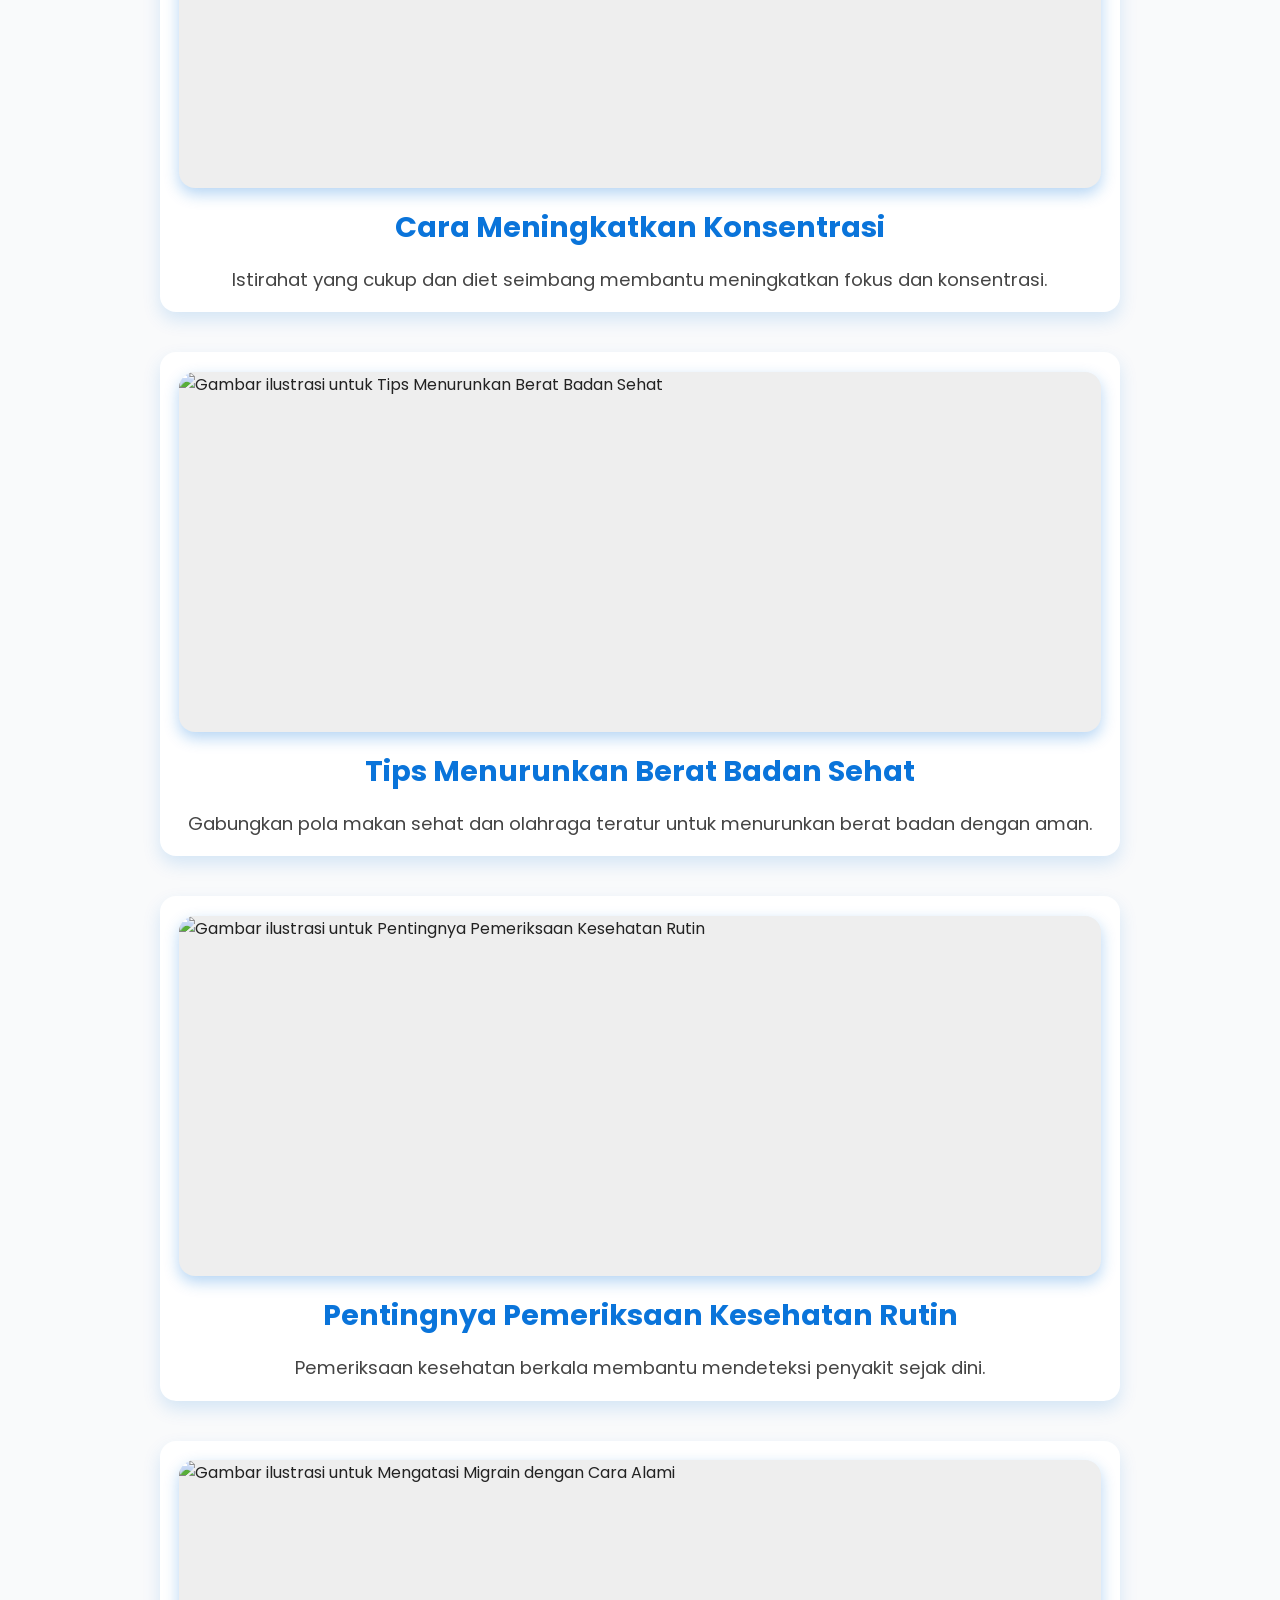
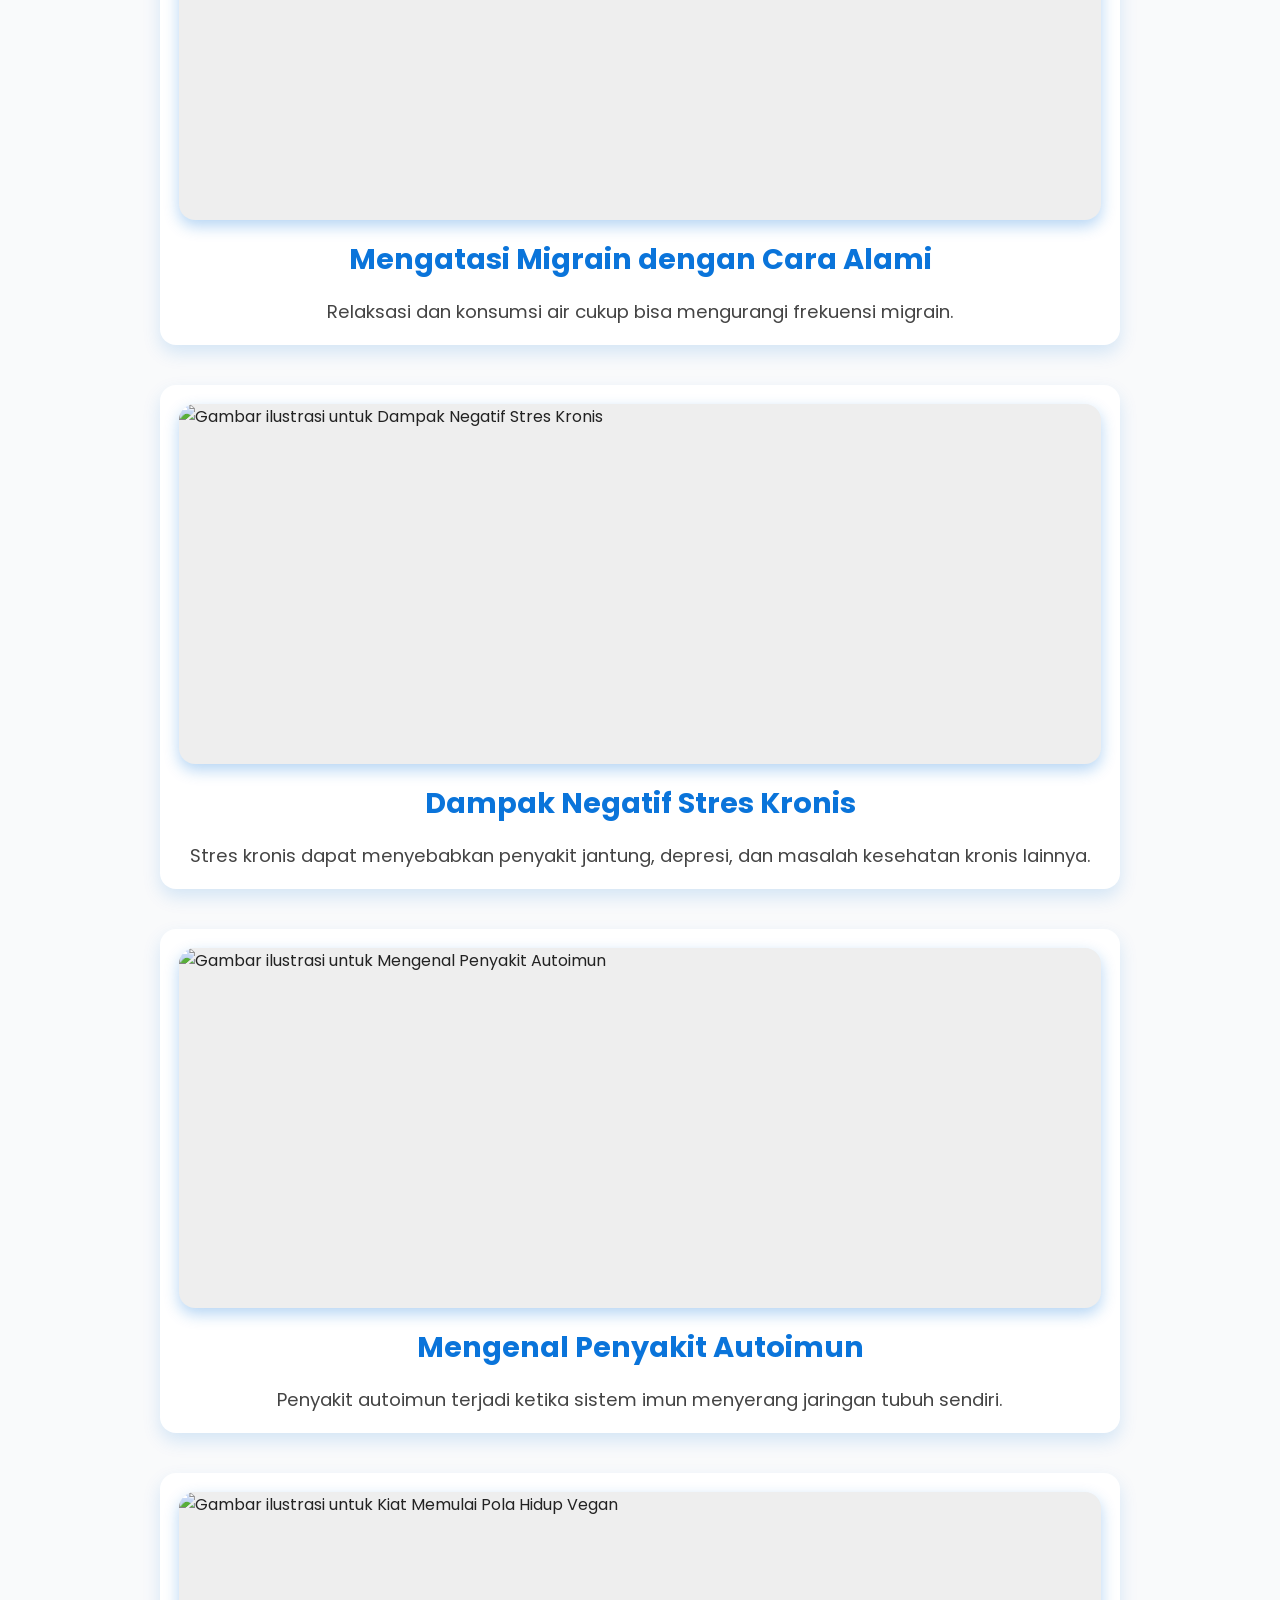
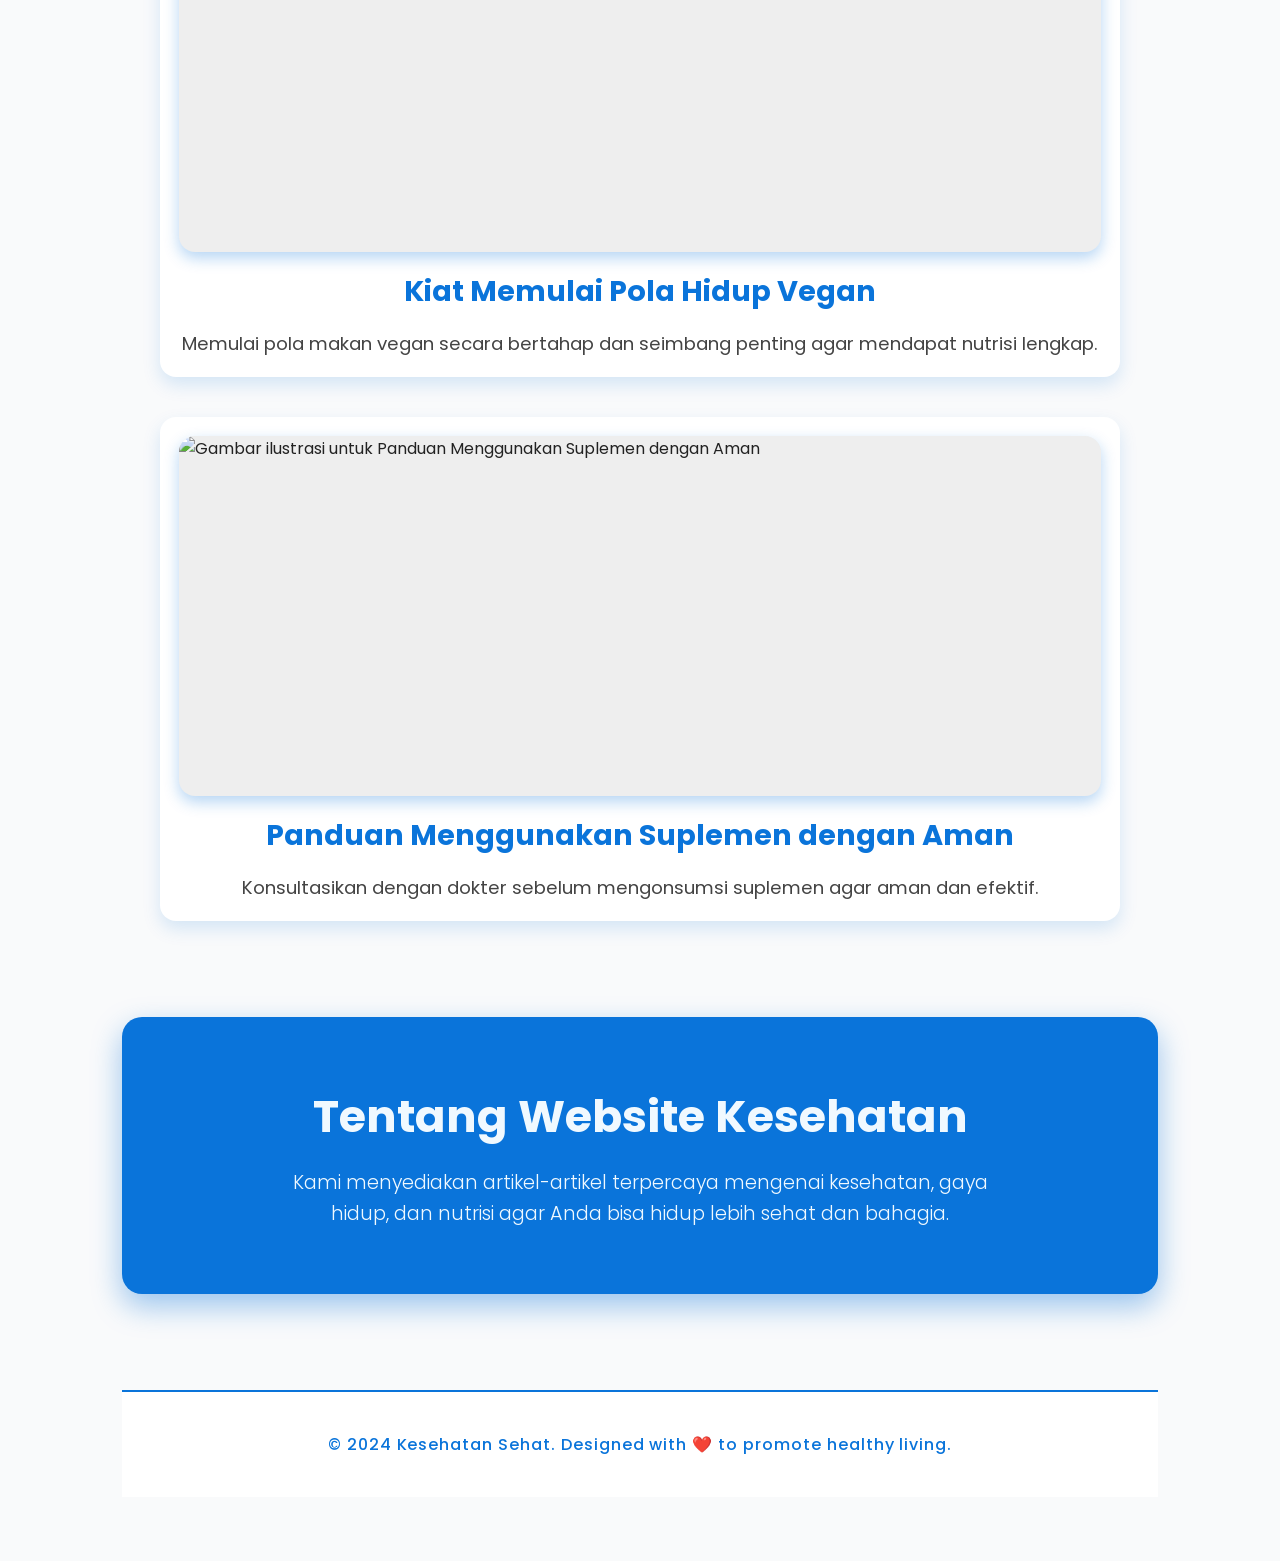
==== commit 1af83d7b: "Add files via upload" ====
--- a/index.html
+++ b/index.html
@@ -4,419 +4,12 @@
 <meta charset="UTF-8" />
 <meta name="viewport" content="width=device-width, initial-scale=1" />
 <title>Kesehatan Sehat - Info Kesehatan Terpercaya</title>
-
-
-<style>
-  @import url('https://fonts.googleapis.com/css2?family=Poppins:wght@300;500;700&display=swap');
-
-  /* Reset */
-  * {
-    margin: 0;
-    padding: 0;
-    box-sizing: border-box;
-  }
-
-  body {
-    font-family: 'Poppins', sans-serif;
-    background: #f9fafb;
-    color: #222;
-    line-height: 1.6;
-    scroll-behavior: smooth;
-  }
-
-  nav {
-    position: fixed;
-    width: 100%;
-    top: 0;
-    left: 0;
-    background: #ffffffcc;
-    backdrop-filter: saturate(180%) blur(20px);
-    box-shadow: 0 2px 12px rgb(0 0 0 / 0.1);
-    display: flex;
-    justify-content: space-between;
-    align-items: center;
-    padding: 1rem 3rem;
-    z-index: 1000;
-    transition: background-color 0.3s ease;
-  }
-  nav.scrolled {
-    background: #0a74da;
-    box-shadow: 0 2px 20px rgb(0 0 0 / 0.3);
-  }
-  nav .logo {
-    font-weight: 700;
-    font-size: 1.8rem;
-    color: #0a74da;
-    cursor: pointer;
-    letter-spacing: 1px;
-    text-transform: uppercase;
-    user-select: none;
-    transition: color 0.3s ease;
-  }
-  nav.scrolled .logo {
-    color: #fff;
-  }
-
-  nav ul {
-    list-style: none;
-    display: flex;
-    gap: 2rem;
-  }
-  nav ul li a {
-    text-decoration: none;
-    font-weight: 500;
-    font-size: 1rem;
-    color: #0a74da;
-    position: relative;
-    transition: color 0.3s ease;
-  }
-  nav.scrolled ul li a {
-    color: #fff;
-  }
-  nav ul li a::after {
-    content: "";
-    height: 2px;
-    width: 0;
-    background: #0a74da;
-    position: absolute;
-    left: 0;
-    bottom: -6px;
-    transition: width 0.3s ease;
-  }
-  nav.scrolled ul li a::after {
-    background: #fff;
-  }
-  nav ul li a:hover::after {
-    width: 100%;
-  }
-  nav ul li a:hover {
-    color: #095cb6;
-  }
-
-  .container {
-    max-width: 1100px;
-    margin: 0 auto;
-    padding: 0 2rem 4rem 2rem;
-  }
-
-  .header-search-wrapper {
-    position: relative;
-    border-radius: 20px;
-    height: 445px;
-    overflow: hidden;
-    box-shadow: 0 12px 30px rgb(10 116 218 / 0.4);
-    margin-top: 6rem;
-    margin-bottom: 3rem;
-  }
-  .header-search-wrapper img.background-image {
-    position: absolute;
-    top: 0;
-    left: 50%;
-    transform: translateX(-50%);
-    width: 100%;
-    height: 100%;
-    object-fit: cover;
-    filter: brightness(0.65);
-    z-index: 0;
-    pointer-events: none;
-  }
-  header, .search-section {
-    position: relative;
-    z-index: 1;
-    color: #fff;
-    text-align: center;
-    padding: 2rem 2rem 3rem 2rem;
-  }
-  header h1 {
-    font-size: 3.6rem;
-    margin-bottom: 0.4rem;
-    letter-spacing: 2px;
-    text-shadow: 2px 2px 6px rgba(0,0,0,0.7);
-  }
-  header p {
-    font-size: 1.3rem;
-    font-weight: 300;
-    max-width: 600px;
-    margin: 0 auto;
-    text-shadow: 1px 1px 4px rgba(0,0,0,0.6);
-  }
-
-  .search-section {
-    padding-bottom: 1rem;
-  }
-  .search-section input[type="text"] {
-    width: 90%;
-    max-width: 600px;
-    padding: 15px 20px;
-    font-size: 1rem;
-    border: none;
-    border-radius: 40px;
-    outline: none;
-    box-shadow: 0 4px 15px rgba(0, 0, 0, 0.3);
-    transition: all 0.3s ease-in-out;
-    background-color: rgba(255 255 255 / 0.2);
-    color: #fff;
-  }
-  .search-section input[type="text"]::placeholder {
-    color: rgba(255 255 255 / 0.8);
-  }
-  .search-section input[type="text"]:focus {
-    box-shadow: 0 6px 20px rgba(255 255 255 / 0.8);
-    background-color: rgba(255 255 255 / 0.3);
-    color: #fff;
-  }
-
-  .carousel-frame {
-    position: relative;
-    width: 900px;
-    height: 460px;
-    margin: 0 auto 3rem auto;
-    border-radius: 20px;
-    overflow: hidden;
-    box-shadow: 0 12px 30px rgb(10 116 218 / 0.4);
-    background: url('img/header-background.jpg') no-repeat center center/cover;
-  }
-  .carousel-slider {
-    display: flex;
-    height: 100%;
-    width: calc(723px * 10);
-    transition: transform 1.2s ease;
-  }
-  .carousel-slide {
-    width: 900px;
-    flex-shrink: 0;
-    background: rgba(255 255 255 / 0.95);
-    margin: 1px;
-    padding: 90px;
-    padding-right: 30px;
-    border-radius: 20px;
-    padding: 16px;
-    box-sizing: border-box;
-    display: flex;
-    flex-direction: column;
-    color: #0a74da;
-    align-items: center;
-  }
-  .carousel-slide .article-image {
-    width: 100%;
-    height: 320px;
-    overflow: hidden;
-    border-radius: 16px;
-    box-shadow: 0 6px 15px rgb(10 116 218 / 0.3);
-    background: #eee;
-    flex-shrink: 0;
-    margin-bottom: 12px;
-  }
-  .carousel-slide .article-image img {
-    width: 100%;
-    height: 100%;
-    object-fit: cover;
-  }
-  .carousel-slide .article-content {
-    width: 100%;
-    text-align: center;
-  }
-  .carousel-slide h3 {
-    font-size: 1.6rem;
-    font-weight: 700;
-    margin-bottom: 1rem;
-  }
-  .carousel-slide p {
-    font-size: 1rem;
-    font-weight: 400;
-    line-height: 1.4;
-    overflow: auto;
-    max-height: 80px;
-  }
-
-  /* Articles container as horizontal scroll with larger cards */
-  /* ... existing styles ... */
-
-  /* Modify articles container as vertical flex column */
-  .articles {
-    display: flex;
-    flex-direction: column;
-    gap: 2.5rem;
-    margin-bottom: 6rem;
-  }
-
-  .article-card {
-    width: 100%;  /* full container width */
-    max-width: 960px; /* max width for desktop */
-    height: auto; /* adjust height based on content */
-    background: #fff;
-    border-radius: 16px;
-    box-shadow: 0 8px 18px rgba(10, 116, 218, 0.15);
-    transition: box-shadow 0.3s ease, transform 0.3s ease;
-    display: flex;
-    flex-direction: column;
-    align-items: center;
-    padding: 1.2rem;
-    opacity: 0;
-    transform: translateY(30px);
-    margin-left: auto;
-    margin-right: auto;
-  }
-
-  .article-card.visible {
-    opacity: 1;
-    transform: translateY(0);
-    animation: fadeInUp 1s forwards;
-  }
-
-  .article-card:hover {
-    box-shadow: 0 15px 30px rgba(10, 116, 218, 0.3);
-    transform: translateY(-5px);
-  }
-
-  .article-image {
-    width: 100%;
-    height: 360px;
-    overflow: hidden;
-    border-radius: 16px;
-    box-shadow: 0 6px 15px rgba(10, 116, 218, 0.3);
-    background: #eee;
-    margin-bottom: 16px;
-  }
-  .article-image img {
-    width: 100%;
-    height: 100%;
-    object-fit: cover;
-    transition: transform 0.4s ease;
-  }
-  .article-card:hover .article-image img {
-    transform: scale(1.1);
-  }
-
-  .article-card h3 {
-    color: #0a74da;
-    font-weight: 700;
-    font-size: 1.8rem;
-    margin-bottom: 1rem;
-    text-align: center;
-    width: 100%;
-  }
-
-  .article-card p {
-    color: #444;
-    font-weight: 400;
-    font-size: 1.15rem;
-    line-height: 1.5;
-    text-align: center;
-    width: 100%;
-  }
-
-  /* Responsive adjustments */
-  @media (max-width: 768px) {
-    .article-card {
-      max-width: 100%;
-      padding: 1rem;
-    }
-    .article-image {
-      height: 220px;
-      margin-bottom: 12px;
-    }
-    .article-card h3 {
-      font-size: 1.4rem;
-      margin-bottom: 0.8rem;
-    }
-    .article-card p {
-      font-size: 1rem;
-    }
-  }
-
-  @keyframes fadeInUp {
-    0% {
-      opacity: 0;
-      transform: translateY(30px);
-    }
-    100% {
-      opacity: 1;
-      transform: translateY(0);
-    }
-  }
-
-  /* About and footer (unchanged) */
-  .about {
-    background: #0a74da;
-    color: #f0f9ff;
-    padding: 4rem 2rem;
-    border-radius: 20px;
-    text-align: center;
-    box-shadow: 0 12px 30px rgba(10, 116, 218, 0.4);
-    margin-bottom: 6rem;
-  }
-  .about h2 {
-    font-size: 2.8rem;
-    margin-bottom: 1rem;
-  }
-  .about p {
-    font-size: 1.2rem;
-    max-width: 700px;
-    margin: 0 auto;
-    font-weight: 300;
-  }
-  footer {
-    background: #fff;
-    border-top: 2px solid #0a74da;
-    padding: 2.5rem 2rem;
-    text-align: center;
-    color: #0a74da;
-    font-weight: 500;
-    letter-spacing: 0.06em;
-  }
-
-  /* Responsive adjustments */
-  @media (max-width: 768px) {
-    .carousel-frame {
-      width: 100% !important;
-      height: auto !important;
-    }
-    .carousel-slider {
-      width: 100% !important;
-      flex-wrap: nowrap;
-      overflow-x: auto;
-      scroll-behavior: smooth;
-    }
-    .carousel-slide {
-      width: 90vw !important;
-      height: auto !important;
-      margin: 0 5px !important;
-      border-radius: 20px;
-      flex-shrink: 0;
-      padding: 1rem !important;
-      align-items: center;
-    }
-    .carousel-slide .article-image {
-      height: 200px !important;
-      margin-bottom: 12px;
-      width: 100% !important;
-    }
-    .carousel-slide .article-content {
-      width: 100% !important;
-      text-align: center !important;
-    }
-    .carousel-slide h3, .carousel-slide p {
-      max-height: none !important;
-    }
-    .articles {
-      padding-left: 1rem;
-    }
-    .article-card {
-      width: 90vw !important;
-      height: auto !important;
-      padding: 1rem !important;
-    }
-    .article-image {
-      height: 220px !important;
-    }
-  }
-</style>
+  <link rel="stylesheet" href="style.css">
 </head>
 <body>
 
 <nav id="navbar">
-  <div class="logo">Website Kesehatan</div>
+  <div class="logo">Kesehatan</div>
   <ul>
     <li><a href="#home" class="nav-link">Home</a></li>
     <li><a href="#articles" class="nav-link">Articles</a></li>
@@ -452,162 +45,11 @@
 
   <section id="contact" tabindex="0" aria-label="Contact section">
     <footer>
-      &copy; 2025 Menuju Indonesia Sehat. Designer Website ZiixRpL My school SMK PGRI 5 JEMBER.
+      &copy; 2024 Kesehatan Sehat. Designed with ❤️ to promote healthy living.
     </footer>
   </section>
 </main>
-
-<script>
-  const articles = [
-    { title:"Manfaat Olahraga untuk Kesehatan Mental", content:"Olahraga dapat meningkatkan suasana hati, mengurangi stres, dan membantu tidur lebih nyenyak. Aktivitas fisik rutin adalah kunci untuk kesehatan mental yang optimal.", image:"img/img1.jpg" },
-    { title:"Pentingnya Pola Makan Seimbang", content:"Makan makanan bergizi dan beragam memastikan tubuh mendapatkan vitamin dan mineral yang dibutuhkan untuk menjalankan fungsi dengan baik.", image:"img/img2.jpg" },
-    { title:"Tips Mengelola Stres di Era Modern", content:"Pelajari teknik relaksasi seperti meditasi dan pernapasan dalam untuk menurunkan kadar stres dan meningkatkan fokus.", image:"img/img3.jpg" },
-    { title:"Mengapa Tidur Cukup itu Wajib", content:"Tidur yang cukup membantu regenerasi sel, memperbaiki daya ingat, dan mempertahankan kekebalan tubuh.", image:"img/img4.jpg" },
-    { title:"Bahaya Merokok dan Cara Berhenti", content:"Merokok meningkatkan risiko penyakit jantung dan kanker. Cari dukungan dan gunakan metode berhenti yang efektif.", image:"img/img5.jpg" },
-    { title:"Peran Vitamin D untuk Tubuh", content:"Vitamin D membantu penyerapan kalsium dan menjaga tulang tetap kuat serta berperan dalam fungsi imun.", image:"img/img6.jpg" },
-    { title:"Cara Menjaga Kesehatan Jantung", content:"Menjaga pola makan rendah lemak jenuh dan rutin olahraga dapat membantu menjaga fungsi jantung agar tetap sehat.", image:"img/img7.jpg" },
-    { title:"Manfaat Minum Air Putih", content:"Minum air putih mencukupi membantu menjaga hidrasi, mendukung fungsi organ, dan mengoptimalkan metabolisme tubuh.", image:"img/img8.jpg" },
-    { title:"Pentingnya Vaksinasi", content:"Vaksinasi melindungi dari berbagai penyakit serius dan membantu meningkatkan herd immunity di masyarakat.", image:"img/img9.jpg" },
-    { title:"Cara Mengatasi Masalah Pencernaan", content:"Konsumsi serat tinggi dan minum air cukup dapat membantu sistem pencernaan agar bekerja optimal.", image:"img/img10.jpg" },
-    { title:"Manfaat Yoga untuk Tubuh dan Pikiran", content:"Yoga meningkatkan fleksibilitas, mengurangi stres, dan meningkatkan kesehatan mental serta fisik secara menyeluruh.", image:"img/img11.jpg" },
-    { title:"Mengenal Diabetes dan Pencegahannya", content:"Kontrol gula darah dan pola makan sehat sangat penting untuk mencegah dan mengelola diabetes.", image:"img/img12.jpg" },
-    { title:"Kiat Tidur Lebih Nyenyak", content:"Matikan perangkat elektronik sebelum tidur dan ciptakan lingkungan tidur yang nyaman untuk kualitas tidur lebih baik.", image:"img/img13.jpg" },
-    { title:"Olahraga Ringan untuk Penderita Asam Urat", content:"Latihan ringan seperti jalan kaki dan peregangan bisa membantu mengurangi gejala asam urat.", image:"img/img14.jpg" },
-    { title:"Makanan Super untuk Imunitas", content:"Buah-buahan seperti jeruk, blueberry, dan sayuran hijau membantu meningkatkan sistem imun.", image:"img/img15.jpg" },
-    { title:"Cara Menghindari Dehidrasi saat Cuaca Panas", content:"Minum air secara rutin dan hindari aktivitas berat pada siang hari untuk mencegah dehidrasi.", image:"img/img16.jpg" },
-    { title:"Memahami Gejala Tekanan Darah Tinggi", content:"Gejala seperti sakit kepala dan pusing bisa jadi tanda tekanan darah tinggi yang harus segera diatasi.", image:"img/img17.jpg" },
-    { title:"Manfaat Meditasi Harian", content:"Meditasi secara rutin membantu menenangkan pikiran dan mengurangi kecemasan.", image:"img/img18.jpg" },
-    { title:"Nutrisi untuk Kesehatan Otak", content:"Kacang-kacangan dan ikan berlemak kaya omega-3 penting untuk fungsi otak yang optimal.", image:"img/img19.jpg" },
-    { title:"Mengenal Gangguan Kecemasan", content:"Gangguan kecemasan dapat dikelola dengan terapi dan perubahan gaya hidup yang mendukung.", image:"img/img20.jpg" },
-    { title:"Bahaya Konsumsi Gula Berlebihan", content:"Konsumsi gula berlebih dapat menyebabkan obesitas dan diabetes tipe 2.", image:"img/img21.jpg" },
-    { title:"Kiat Merawat Kulit Sehat", content:"Membersihkan wajah rutin dan menggunakan tabir surya membantu menjaga kesehatan kulit.", image:"img/img22.jpg" },
-    { title:"Cara Meningkatkan Konsentrasi", content:"Istirahat yang cukup dan diet seimbang membantu meningkatkan fokus dan konsentrasi.", image:"img/img23.jpg" },
-    { title:"Tips Menurunkan Berat Badan Sehat", content:"Gabungkan pola makan sehat dan olahraga teratur untuk menurunkan berat badan dengan aman.", image:"img/img24.jpg" },
-    { title:"Pentingnya Pemeriksaan Kesehatan Rutin", content:"Pemeriksaan kesehatan berkala membantu mendeteksi penyakit sejak dini.", image:"img/img25.jpg" },
-    { title:"Mengatasi Migrain dengan Cara Alami", content:"Relaksasi dan konsumsi air cukup bisa mengurangi frekuensi migrain.", image:"img/img26.jpg" },
-    { title:"Dampak Negatif Stres Kronis", content:"Stres kronis dapat menyebabkan penyakit jantung, depresi, dan masalah kesehatan kronis lainnya.", image:"img/img27.jpg" },
-    { title:"Mengenal Penyakit Autoimun", content:"Penyakit autoimun terjadi ketika sistem imun menyerang jaringan tubuh sendiri.", image:"img/img28.jpg" },
-    { title:"Kiat Memulai Pola Hidup Vegan", content:"Memulai pola makan vegan secara bertahap dan seimbang penting agar mendapat nutrisi lengkap.", image:"img/img29.jpg" },
-    { title:"Panduan Menggunakan Suplemen dengan Aman", content:"Konsultasikan dengan dokter sebelum mengonsumsi suplemen agar aman dan efektif.", image:"img/img30.jpg" }
-  ];
-
-  const carouselSlider = document.getElementById('carouselSlider');
-  const articlesContainer = document.getElementById('articles');
-  const searchInput = document.getElementById('searchInput');
-
-  let currentIndex = 0;
-  const slideCount = 10;
-  const slideWidth = 902;
-
-  function createSlide(article) {
-    return `
-      <div class="carousel-slide" aria-label="Artikel kesehatan: ${article.title}" tabindex="0" >
-        <div class="article-image" aria-hidden="true">
-          <img src="${article.image}" alt="Gambar ilustrasi untuk ${article.title}" loading="lazy" />
-        </div>
-        <div class="article-content">
-          <h3>${article.title}</h3>
-          <p>${article.content}</p>
-        </div>
-      </div>
-    `;
-  }
-
-  function renderCarousel() {
-    const first10 = articles.slice(0, 10);
-    carouselSlider.innerHTML = first10.map(createSlide).join('');
-  }
-
-  function slideNext() {
-    currentIndex = (currentIndex + 1) % slideCount;
-    carouselSlider.style.transform = `translateX(-${currentIndex * slideWidth}px)`;
-  }
-
-  function createGridArticle(article) {
-    return `
-      <article class="article-card" tabindex="0" aria-label="Artikel kesehatan: ${article.title}">
-        <div class="article-image" aria-hidden="true">
-          <img src="${article.image}" alt="Gambar ilustrasi untuk ${article.title}" loading="lazy" />
-        </div>
-        <div class="article-content">
-          <h3>${article.title}</h3>
-          <p>${article.content}</p>
-        </div>
-      </article>
-    `;
-  }
-
-  function renderGridArticles(query = '') {
-    const grid = articles.slice(10);
-    const filtered = grid.filter(article =>
-      article.title.toLowerCase().includes(query.toLowerCase()) ||
-      article.content.toLowerCase().includes(query.toLowerCase())
-    );
-
-    if(filtered.length === 0) {
-      articlesContainer.innerHTML = '<p style="grid-column:1/-1; text-align:center; color:#999; font-style:italic;">Tidak ada artikel yang ditemukan</p>';
-      return;
-    }
-    articlesContainer.innerHTML = filtered.map(createGridArticle).join('');
-    animateVisibleArticles();
-  }
-
-  function animateVisibleArticles() {
-    const cards = document.querySelectorAll('#articles .article-card');
-    const observer = new IntersectionObserver(entries => {
-      entries.forEach(entry => {
-        if(entry.isIntersecting){
-          entry.target.classList.add('visible');
-        } else {
-          entry.target.classList.remove('visible');
-        }
-      });
-    }, {threshold: 0.2});
-    cards.forEach(card => observer.observe(card));
-  }
-
-  searchInput.addEventListener('input', e => {
-    renderGridArticles(e.target.value);
-  });
-
-  function initCarousel() {
-    renderCarousel();
-    setInterval(() => {
-      slideNext();
-    }, 3500);
-  }
-
-  initCarousel();
-  renderGridArticles();
-
-  const navbar = document.getElementById('navbar');
-  const header = document.querySelector('header');
-  const searchSection = document.querySelector('.search-section');
-
-  window.addEventListener('scroll', () => {
-    if(window.scrollY > 50){
-      navbar.classList.add('scrolled');
-      if(header) header.classList.add('fade-out');
-      if(searchSection) searchSection.classList.add('fade-out');
-    } else {
-      navbar.classList.remove('scrolled');
-      if(header) header.classList.remove('fade-out');
-      if(searchSection) searchSection.classList.remove('fade-out');
-    }
-  });
-
-  document.querySelectorAll('nav ul li a').forEach(anchor => {
-    anchor.addEventListener('click', (e) => {
-      e.preventDefault();
-      const targetId = anchor.getAttribute('href').substring(1);
-      const targetSection = document.getElementById(targetId);
-      if(targetSection){
-        targetSection.scrollIntoView({behavior: 'smooth', block: 'start'});
-      }
-    });
-  });
-</script>
-
+          <!-- JAVASCRIPT -->
+     <script src="main.js"></script>
 </body>
-    </html>
-  
+</html>
--- a/style.css
+++ b/style.css
@@ -0,0 +1,404 @@
+@import url('https://fonts.googleapis.com/css2?family=Poppins:wght@300;500;700&display=swap');
+
+  /* Reset */
+  * {
+    margin: 0;
+    padding: 0;
+    box-sizing: border-box;
+  }
+
+  body {
+    font-family: 'Poppins', sans-serif;
+    background: #f9fafb;
+    color: #222;
+    line-height: 1.6;
+    scroll-behavior: smooth;
+  }
+
+  nav {
+    position: fixed;
+    width: 100%;
+    top: 0;
+    left: 0;
+    background: #ffffffcc;
+    backdrop-filter: saturate(180%) blur(20px);
+    box-shadow: 0 2px 12px rgb(0 0 0 / 0.1);
+    display: flex;
+    justify-content: space-between;
+    align-items: center;
+    padding: 1rem 3rem;
+    z-index: 1000;
+    transition: background-color 0.3s ease;
+  }
+  nav.scrolled {
+    background: #0a74da;
+    box-shadow: 0 2px 20px rgb(0 0 0 / 0.3);
+  }
+  nav .logo {
+    font-weight: 700;
+    font-size: 1.8rem;
+    color: #0a74da;
+    cursor: pointer;
+    letter-spacing: 1px;
+    text-transform: uppercase;
+    user-select: none;
+    transition: color 0.3s ease;
+  }
+  nav.scrolled .logo {
+    color: #fff;
+  }
+
+  nav ul {
+    list-style: none;
+    display: flex;
+    gap: 2rem;
+  }
+  nav ul li a {
+    text-decoration: none;
+    font-weight: 500;
+    font-size: 1rem;
+    color: #0a74da;
+    position: relative;
+    transition: color 0.3s ease;
+  }
+  nav.scrolled ul li a {
+    color: #fff;
+  }
+  nav ul li a::after {
+    content: "";
+    height: 2px;
+    width: 0;
+    background: #0a74da;
+    position: absolute;
+    left: 0;
+    bottom: -6px;
+    transition: width 0.3s ease;
+  }
+  nav.scrolled ul li a::after {
+    background: #fff;
+  }
+  nav ul li a:hover::after {
+    width: 100%;
+  }
+  nav ul li a:hover {
+    color: #095cb6;
+  }
+
+  .container {
+    max-width: 1100px;
+    margin: 0 auto;
+    padding: 0 2rem 4rem 2rem;
+  }
+
+  .header-search-wrapper {
+    position: relative;
+    border-radius: 20px;
+    height: 445px;
+    overflow: hidden;
+    box-shadow: 0 12px 30px rgb(10 116 218 / 0.4);
+    margin-top: 6rem;
+    margin-bottom: 3rem;
+  }
+  .header-search-wrapper img.background-image {
+    position: absolute;
+    top: 0;
+    left: 50%;
+    transform: translateX(-50%);
+    width: 100%;
+    height: 100%;
+    object-fit: cover;
+    filter: brightness(0.65);
+    z-index: 0;
+    pointer-events: none;
+  }
+  header, .search-section {
+    position: relative;
+    z-index: 1;
+    color: #fff;
+    text-align: center;
+    padding: 2rem 2rem 3rem 2rem;
+  }
+  header h1 {
+    font-size: 3.6rem;
+    margin-bottom: 0.4rem;
+    letter-spacing: 2px;
+    text-shadow: 2px 2px 6px rgba(0,0,0,0.7);
+  }
+  header p {
+    font-size: 1.3rem;
+    font-weight: 300;
+    max-width: 600px;
+    margin: 0 auto;
+    text-shadow: 1px 1px 4px rgba(0,0,0,0.6);
+  }
+
+  .search-section {
+    padding-bottom: 1rem;
+  }
+  .search-section input[type="text"] {
+    width: 90%;
+    max-width: 600px;
+    padding: 15px 20px;
+    font-size: 1rem;
+    border: none;
+    border-radius: 40px;
+    outline: none;
+    box-shadow: 0 4px 15px rgba(0, 0, 0, 0.3);
+    transition: all 0.3s ease-in-out;
+    background-color: rgba(255 255 255 / 0.2);
+    color: #fff;
+  }
+  .search-section input[type="text"]::placeholder {
+    color: rgba(255 255 255 / 0.8);
+  }
+  .search-section input[type="text"]:focus {
+    box-shadow: 0 6px 20px rgba(255 255 255 / 0.8);
+    background-color: rgba(255 255 255 / 0.3);
+    color: #fff;
+  }
+
+  .carousel-frame {
+    position: relative;
+    width: 900px;
+    height: 560px;
+    margin: 0 auto 3rem auto;
+    border-radius: 20px;
+    overflow: hidden;
+    box-shadow: 0 12px 30px rgb(10 116 218 / 0.4);
+    background: url('img/header-background.jpg') no-repeat center center/cover;
+  }
+  .carousel-slider {
+    display: flex;
+    height: 100%;
+    width: calc(723px * 10);
+    transition: transform 1.2s ease;
+  }
+  .carousel-slide {
+    width: 900px;
+    flex-shrink: 0;
+    background: rgba(255 255 255 / 0.95);
+    margin: 1px;
+    padding: 90px;
+    padding-right: 30px;
+    border-radius: 20px;
+    padding: 16px;
+    box-sizing: border-box;
+    display: flex;
+    flex-direction: column;
+    color: #0a74da;
+    align-items: center;
+  }
+  .carousel-slide .article-image {
+    width: 100%;
+    height: 430px;
+    overflow: hidden;
+    border-radius: 16px;
+    box-shadow: 0 6px 15px rgb(10 116 218 / 0.3);
+    background: #eee;
+    flex-shrink: 0;
+    margin-bottom: 12px;
+  }
+  .carousel-slide .article-image img {
+    width: 100%;
+    height: 100%;
+    object-fit: cover;
+  }
+  .carousel-slide .article-content {
+    width: 100%;
+    text-align: center;
+  }
+  .carousel-slide h3 {
+    font-size: 1.6rem;
+    font-weight: 700;
+    margin-bottom: 1rem;
+  }
+  .carousel-slide p {
+    font-size: 1rem;
+    font-weight: 400;
+    line-height: 1.4;
+    overflow: auto;
+    max-height: 80px;
+  }
+
+  /* Articles container as horizontal scroll with larger cards */
+  /* ... existing styles ... */
+
+  /* Modify articles container as vertical flex column */
+  .articles {
+    display: flex;
+    flex-direction: column;
+    gap: 2.5rem;
+    margin-bottom: 6rem;
+  }
+
+  .article-card {
+    width: 100%;  /* full container width */
+    max-width: 960px; /* max width for desktop */
+    height: auto; /* adjust height based on content */
+    background: #fff;
+    border-radius: 16px;
+    box-shadow: 0 8px 18px rgba(10, 116, 218, 0.15);
+    transition: box-shadow 0.3s ease, transform 0.3s ease;
+    display: flex;
+    flex-direction: column;
+    align-items: center;
+    padding: 1.2rem;
+    opacity: 0;
+    transform: translateY(30px);
+    margin-left: auto;
+    margin-right: auto;
+  }
+
+  .article-card.visible {
+    opacity: 1;
+    transform: translateY(0);
+    animation: fadeInUp 1s forwards;
+  }
+
+  .article-card:hover {
+    box-shadow: 0 15px 30px rgba(10, 116, 218, 0.3);
+    transform: translateY(-5px);
+  }
+
+  .article-image {
+    width: 100%;
+    height: 360px;
+    overflow: hidden;
+    border-radius: 16px;
+    box-shadow: 0 6px 15px rgba(10, 116, 218, 0.3);
+    background: #eee;
+    margin-bottom: 16px;
+  }
+  .article-image img {
+    width: 100%;
+    height: 100%;
+    object-fit: cover;
+    transition: transform 0.4s ease;
+  }
+  .article-card:hover .article-image img {
+    transform: scale(1.1);
+  }
+
+  .article-card h3 {
+    color: #0a74da;
+    font-weight: 700;
+    font-size: 1.8rem;
+    margin-bottom: 1rem;
+    text-align: center;
+    width: 100%;
+  }
+
+  .article-card p {
+    color: #444;
+    font-weight: 400;
+    font-size: 1.15rem;
+    line-height: 1.5;
+    text-align: center;
+    width: 100%;
+  }
+
+  /* Responsive adjustments */
+  @media (max-width: 768px) {
+    .article-card {
+      max-width: 100%;
+      padding: 1rem;
+    }
+    .article-image {
+      height: 220px;
+      margin-bottom: 12px;
+    }
+    .article-card h3 {
+      font-size: 1.4rem;
+      margin-bottom: 0.8rem;
+    }
+    .article-card p {
+      font-size: 1rem;
+    }
+  }
+
+  @keyframes fadeInUp {
+    0% {
+      opacity: 0;
+      transform: translateY(30px);
+    }
+    100% {
+      opacity: 1;
+      transform: translateY(0);
+    }
+  }
+
+  /* About and footer (unchanged) */
+  .about {
+    background: #0a74da;
+    color: #f0f9ff;
+    padding: 4rem 2rem;
+    border-radius: 20px;
+    text-align: center;
+    box-shadow: 0 12px 30px rgba(10, 116, 218, 0.4);
+    margin-bottom: 6rem;
+  }
+  .about h2 {
+    font-size: 2.8rem;
+    margin-bottom: 1rem;
+  }
+  .about p {
+    font-size: 1.2rem;
+    max-width: 700px;
+    margin: 0 auto;
+    font-weight: 300;
+  }
+  footer {
+    background: #fff;
+    border-top: 2px solid #0a74da;
+    padding: 2.5rem 2rem;
+    text-align: center;
+    color: #0a74da;
+    font-weight: 500;
+    letter-spacing: 0.06em;
+  }
+
+  /* Responsive adjustments */
+  @media (max-width: 768px) {
+    .carousel-frame {
+      width: 100% !important;
+      height: auto !important;
+    }
+    .carousel-slider {
+      width: 100% !important;
+      flex-wrap: nowrap;
+      overflow-x: auto;
+      scroll-behavior: smooth;
+    }
+    .carousel-slide {
+      width: 90vw !important;
+      height: auto !important;
+      margin: 0 5px !important;
+      border-radius: 20px;
+      flex-shrink: 0;
+      padding: 1rem !important;
+      align-items: center;
+    }
+    .carousel-slide .article-image {
+      height: 200px !important;
+      margin-bottom: 12px;
+      width: 100% !important;
+    }
+    .carousel-slide .article-content {
+      width: 100% !important;
+      text-align: center !important;
+    }
+    .carousel-slide h3, .carousel-slide p {
+      max-height: none !important;
+    }
+    .articles {
+      padding-left: 1rem;
+    }
+    .article-card {
+      width: 90vw !important;
+      height: auto !important;
+      padding: 1rem !important;
+    }
+    .article-image {
+      height: 220px !important;
+    }
+  }
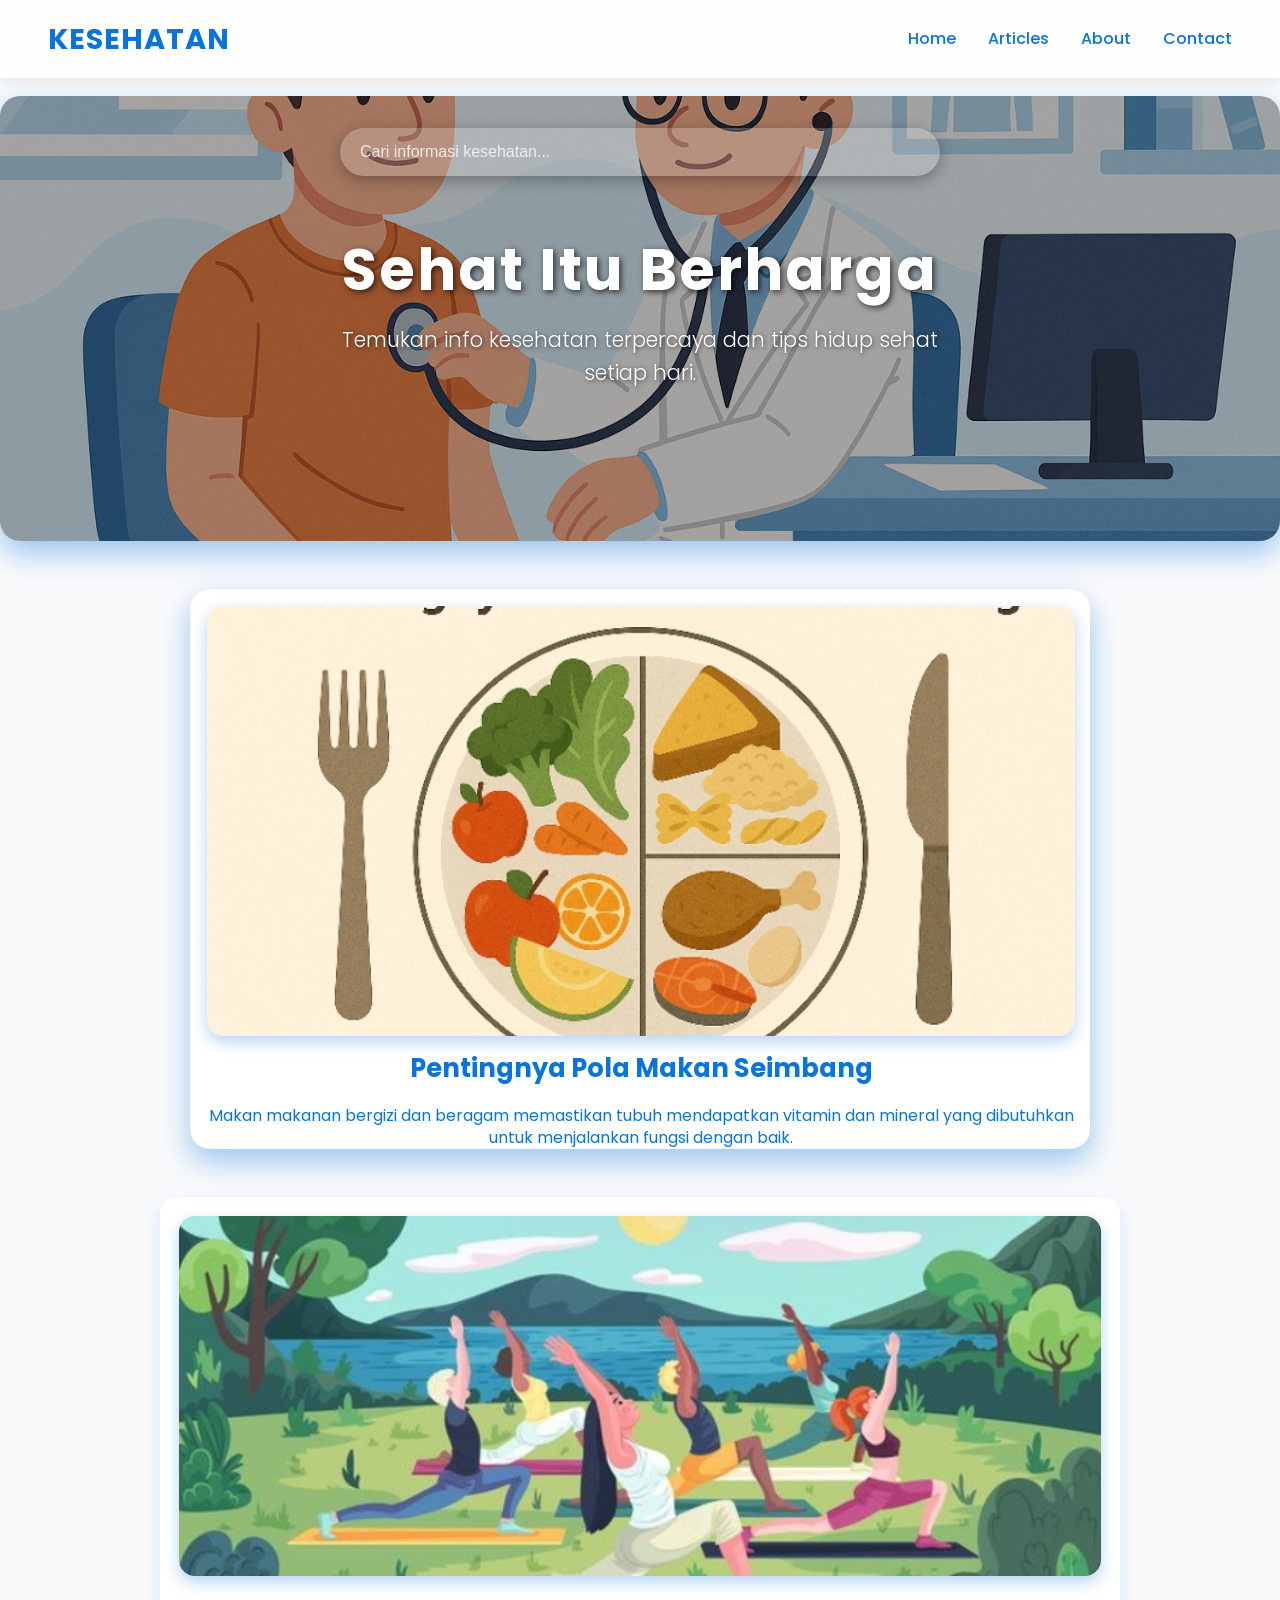
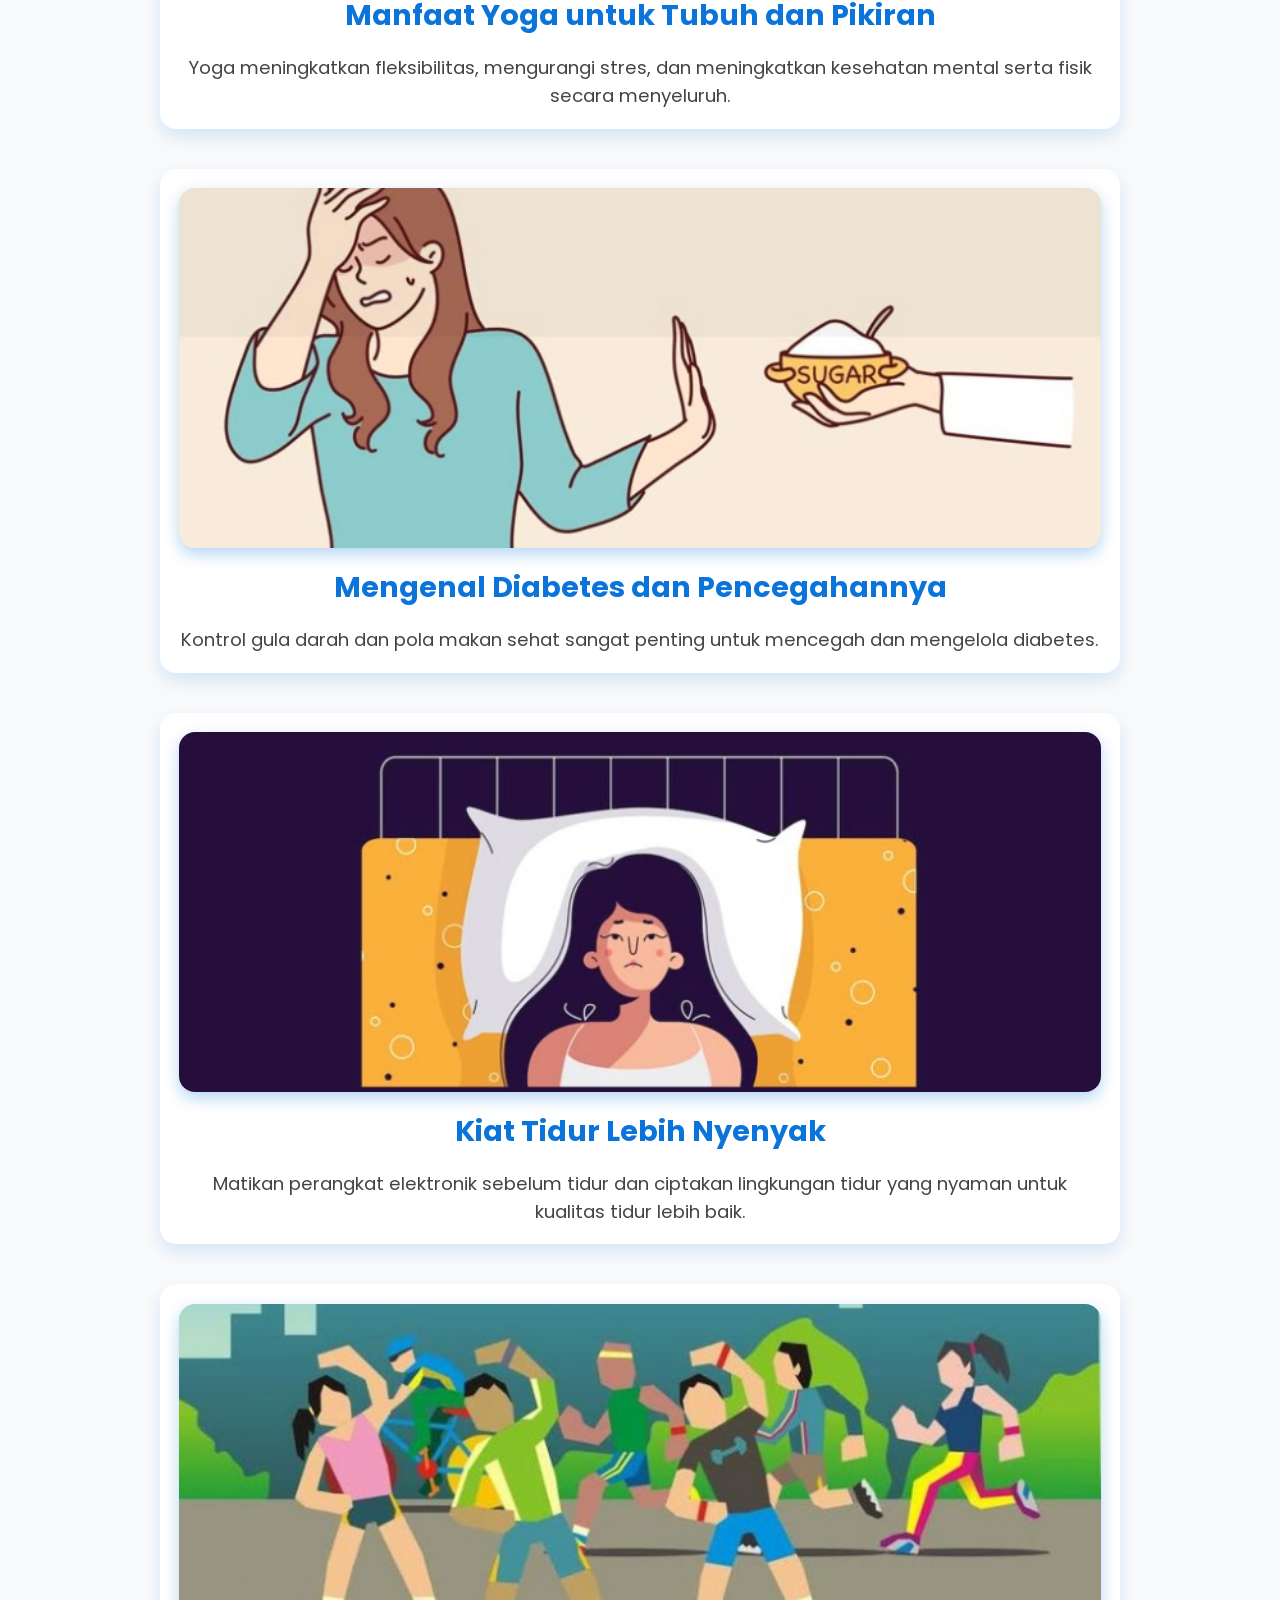
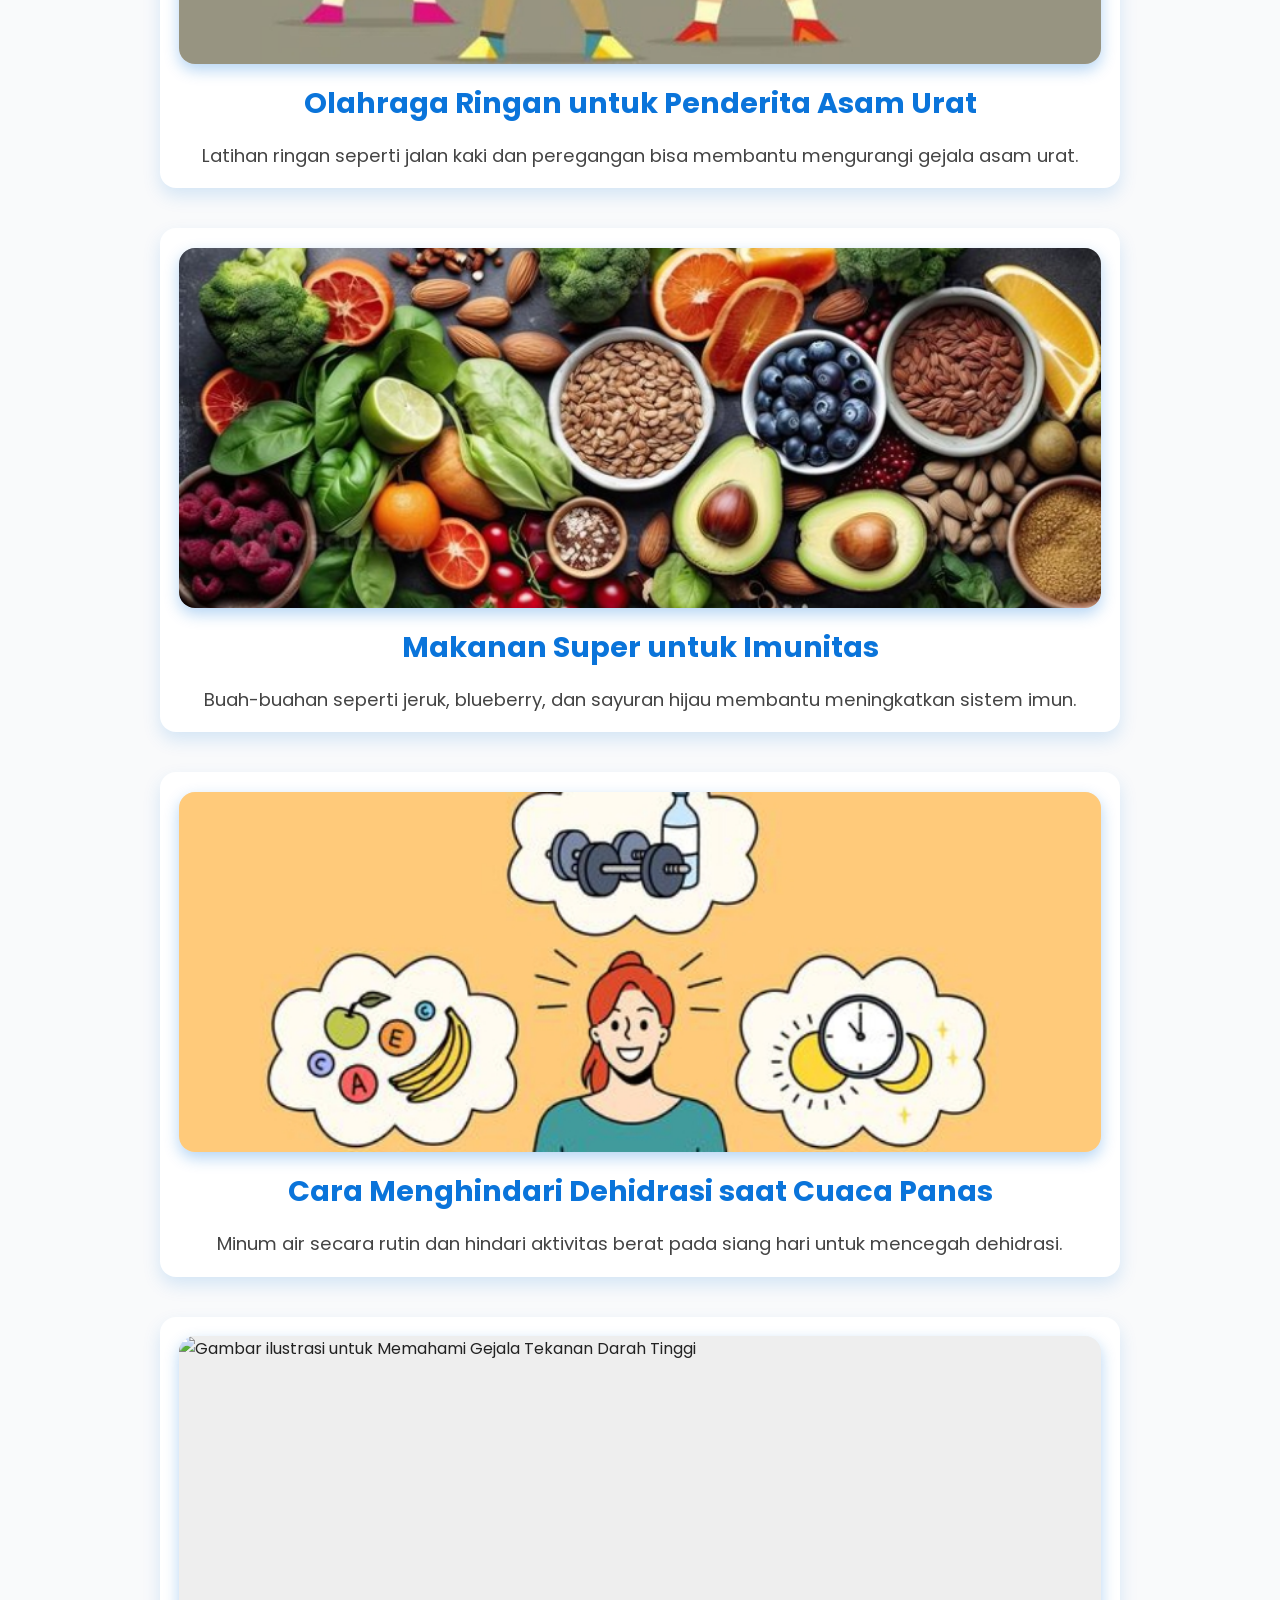
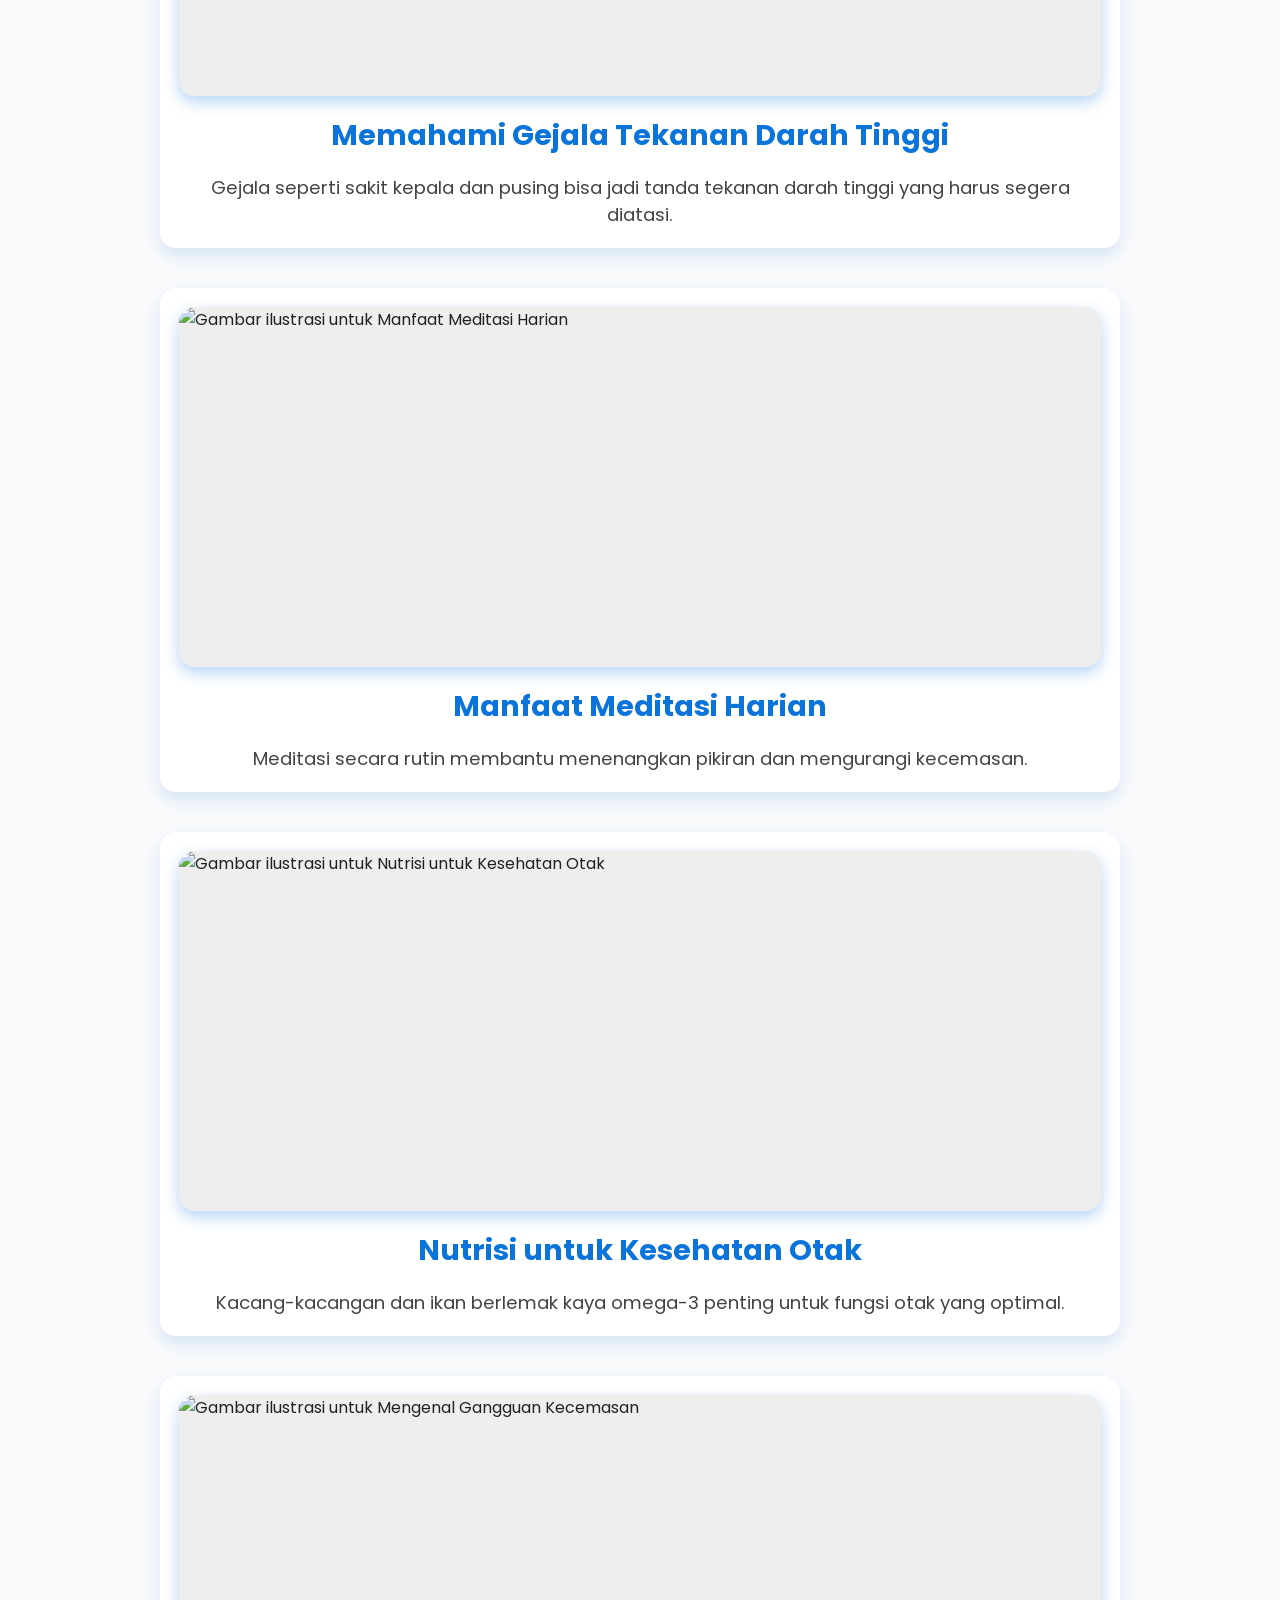
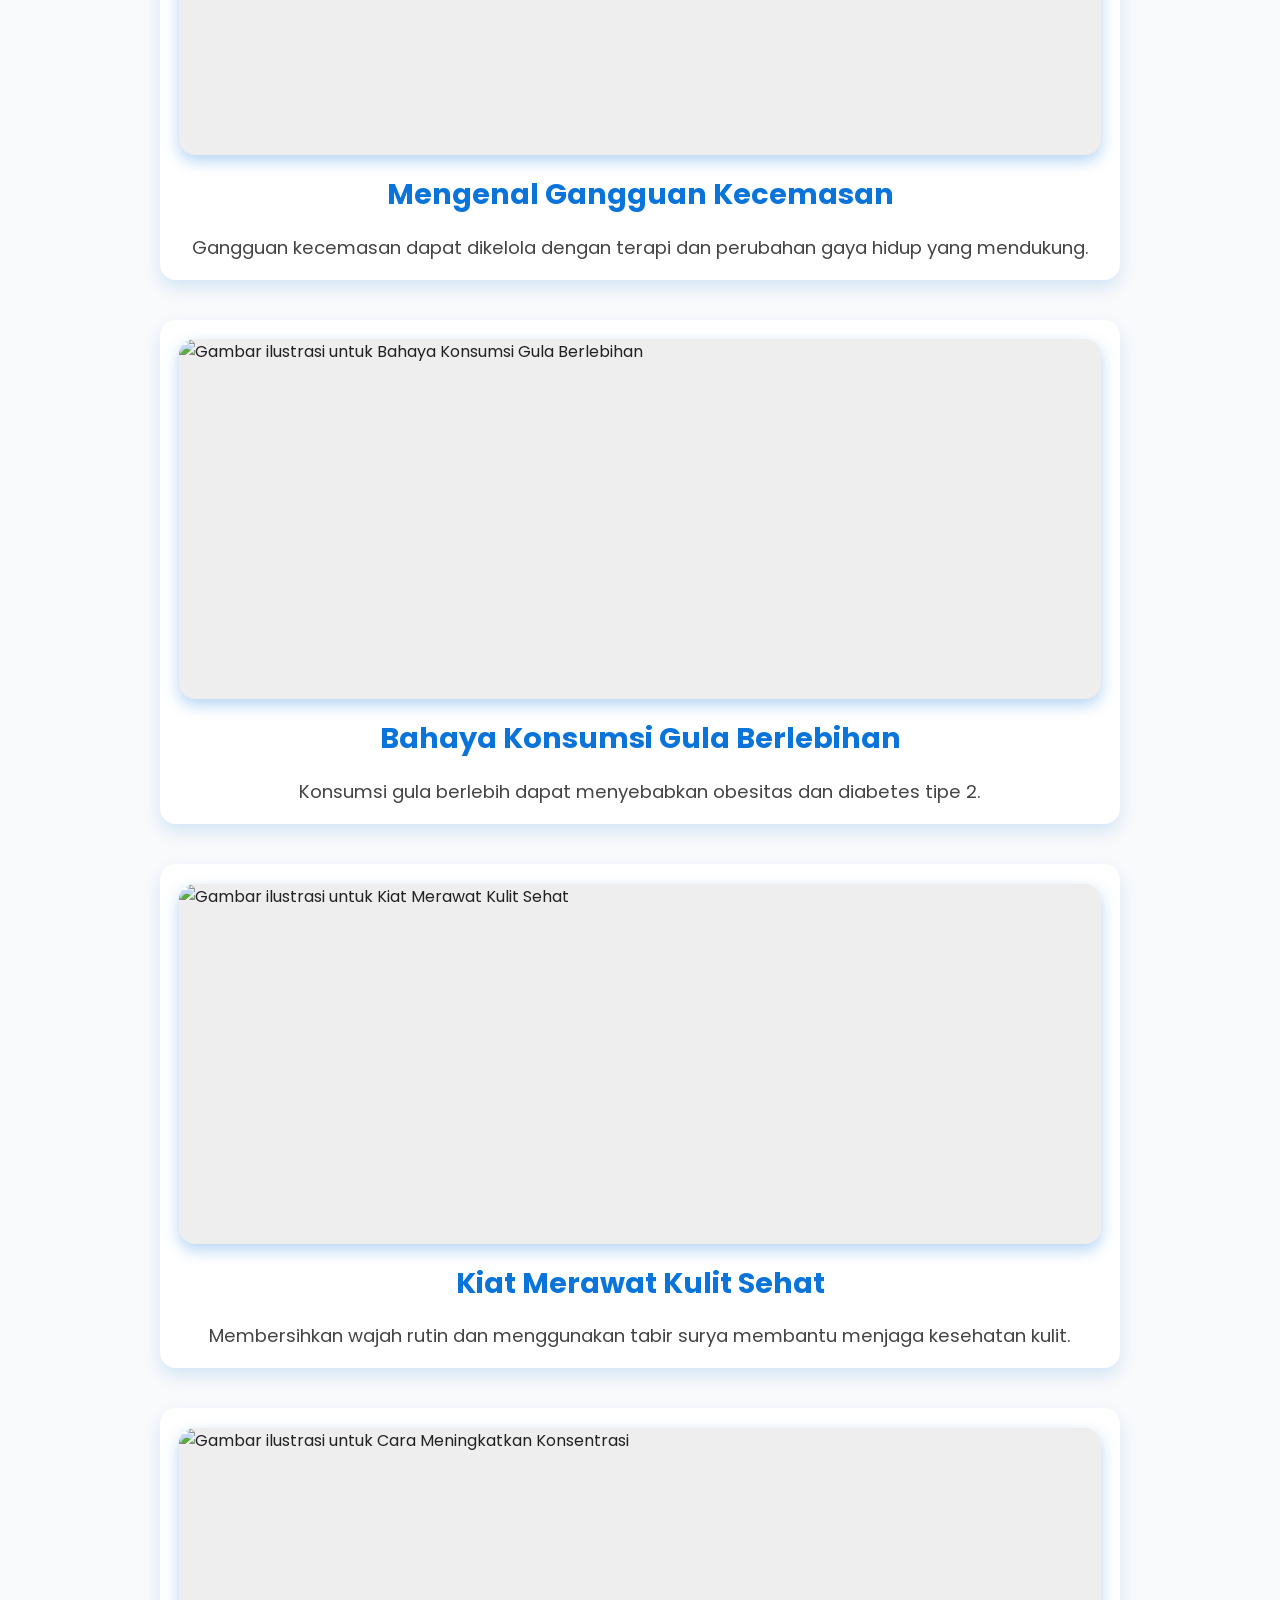
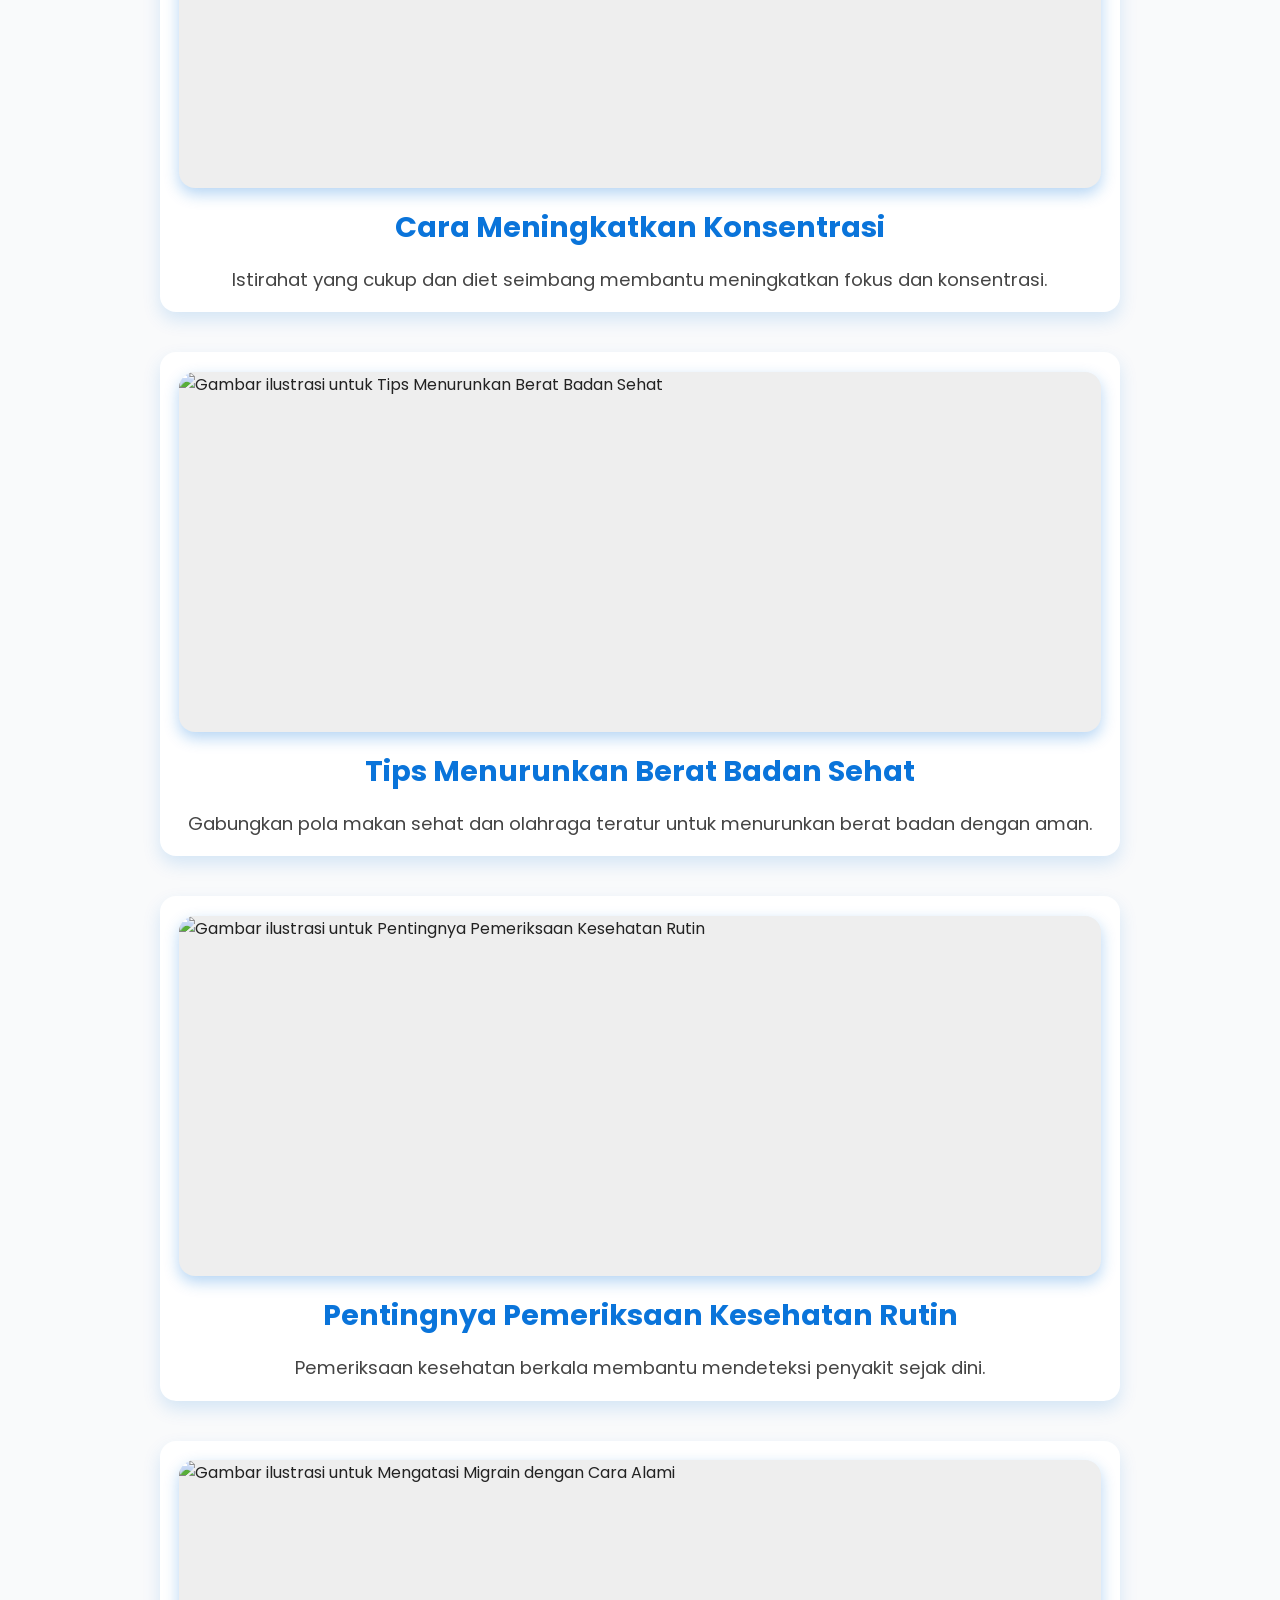
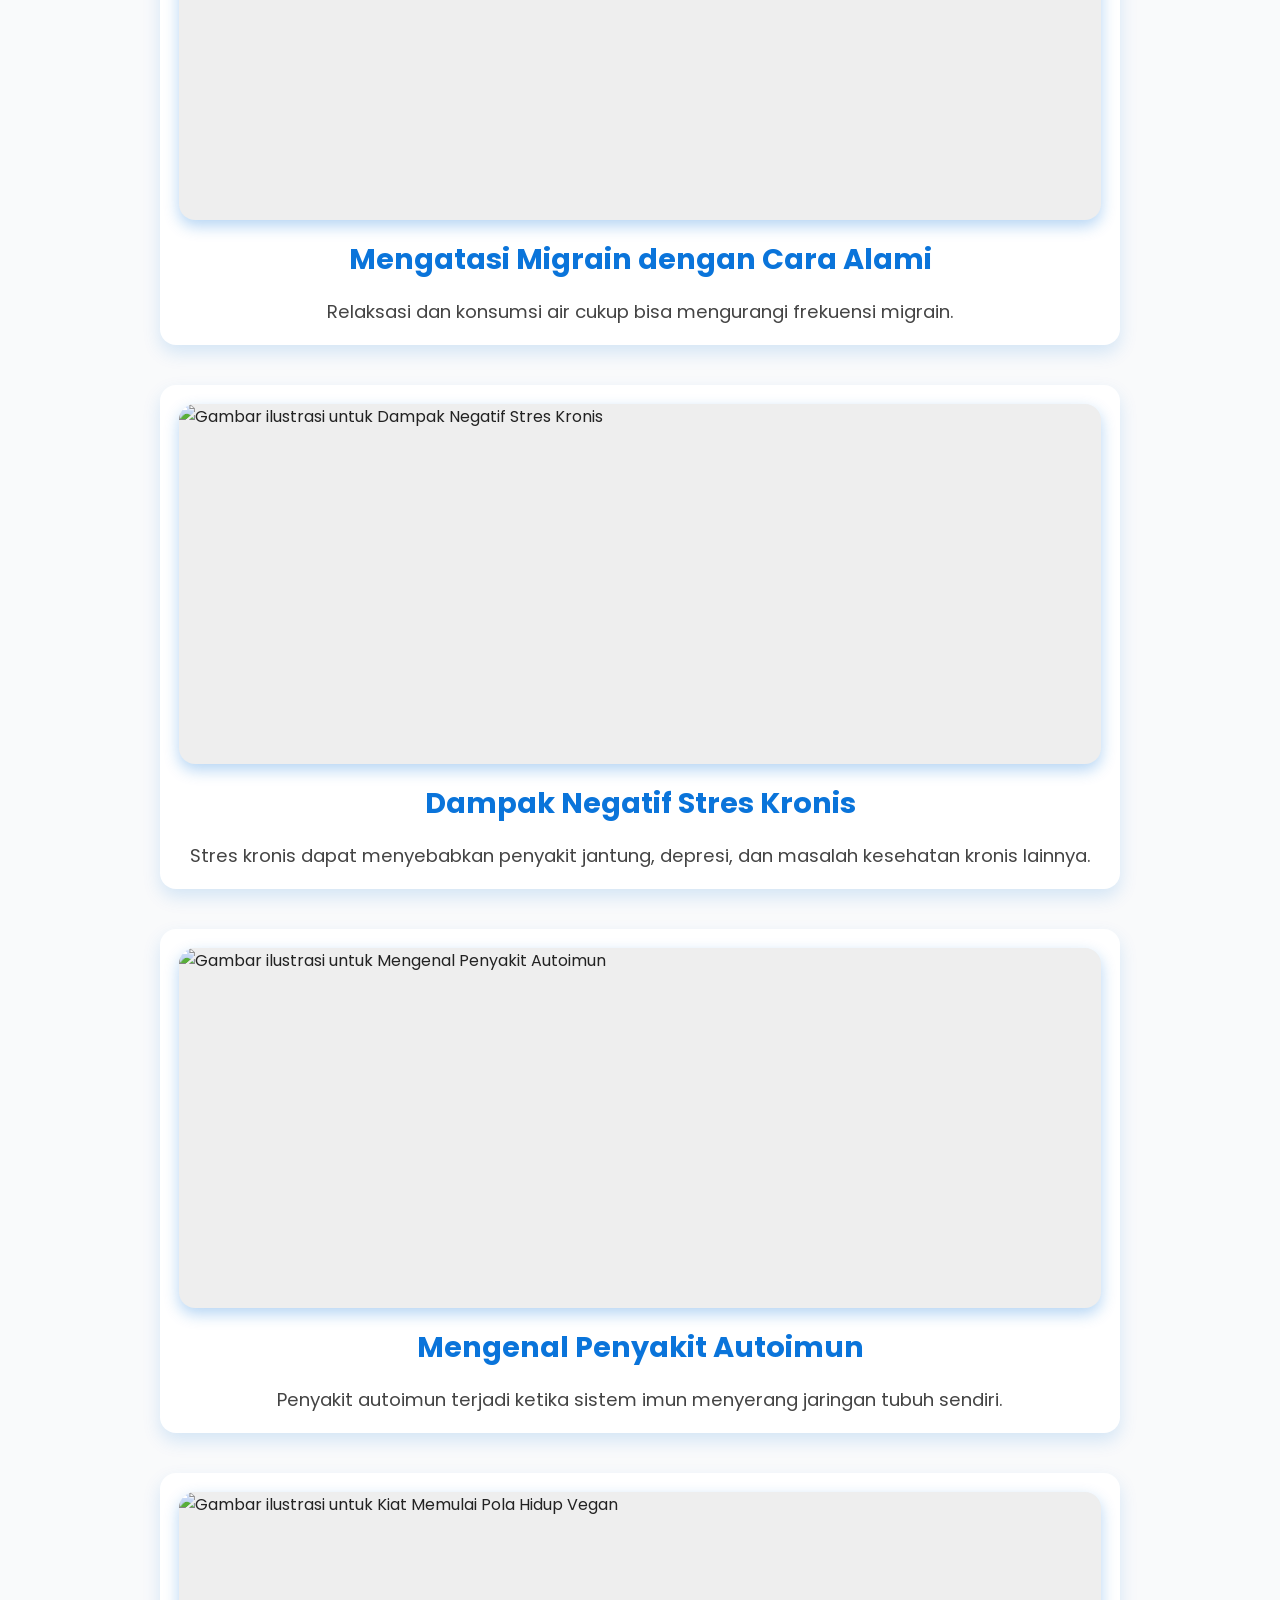
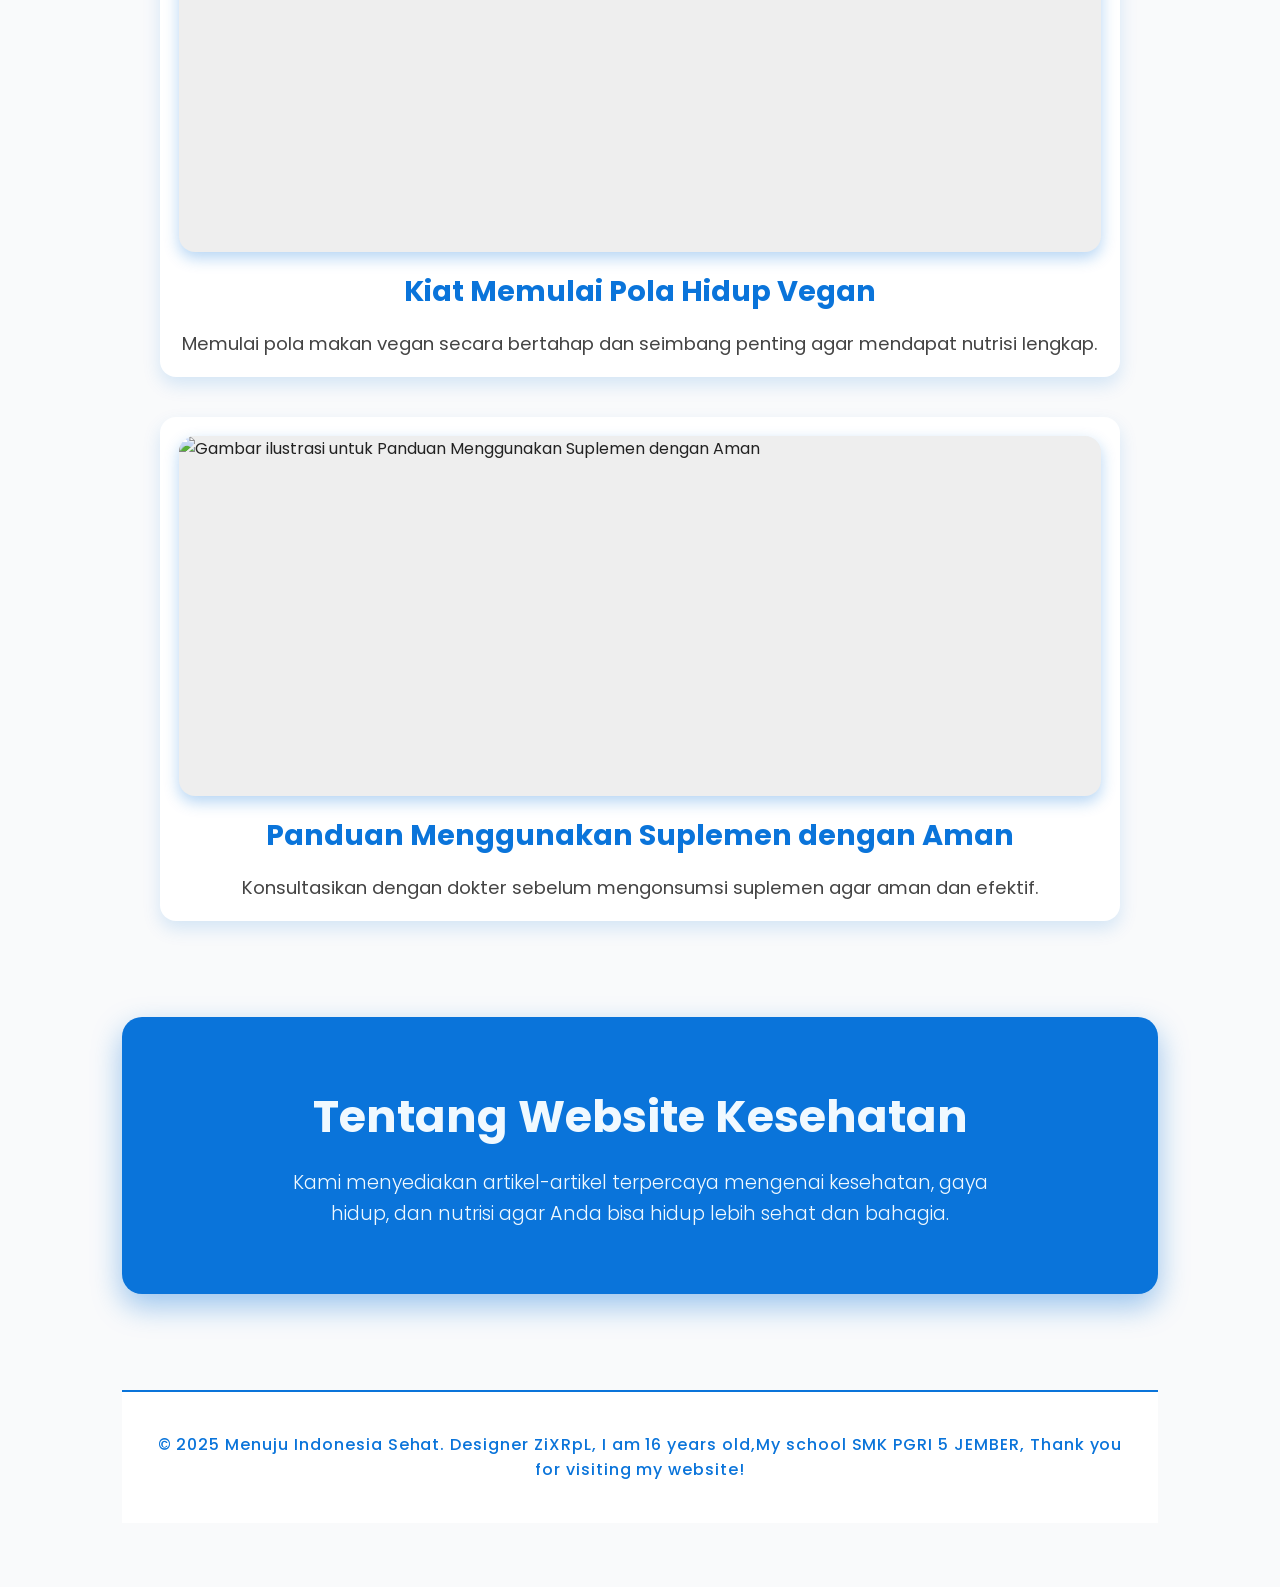
==== commit d10e1de4: "index.html" ====
--- a/index.html
+++ b/index.html
@@ -45,7 +45,7 @@
 
   <section id="contact" tabindex="0" aria-label="Contact section">
     <footer>
-      &copy; 2024 Kesehatan Sehat. Designed with ❤️ to promote healthy living.
+      &copy; 2025 Menuju Indonesia Sehat. Designer ZiXRpL, I am 16 years old,My school SMK PGRI 5 JEMBER, Thank you for visiting my website!
     </footer>
   </section>
 </main>
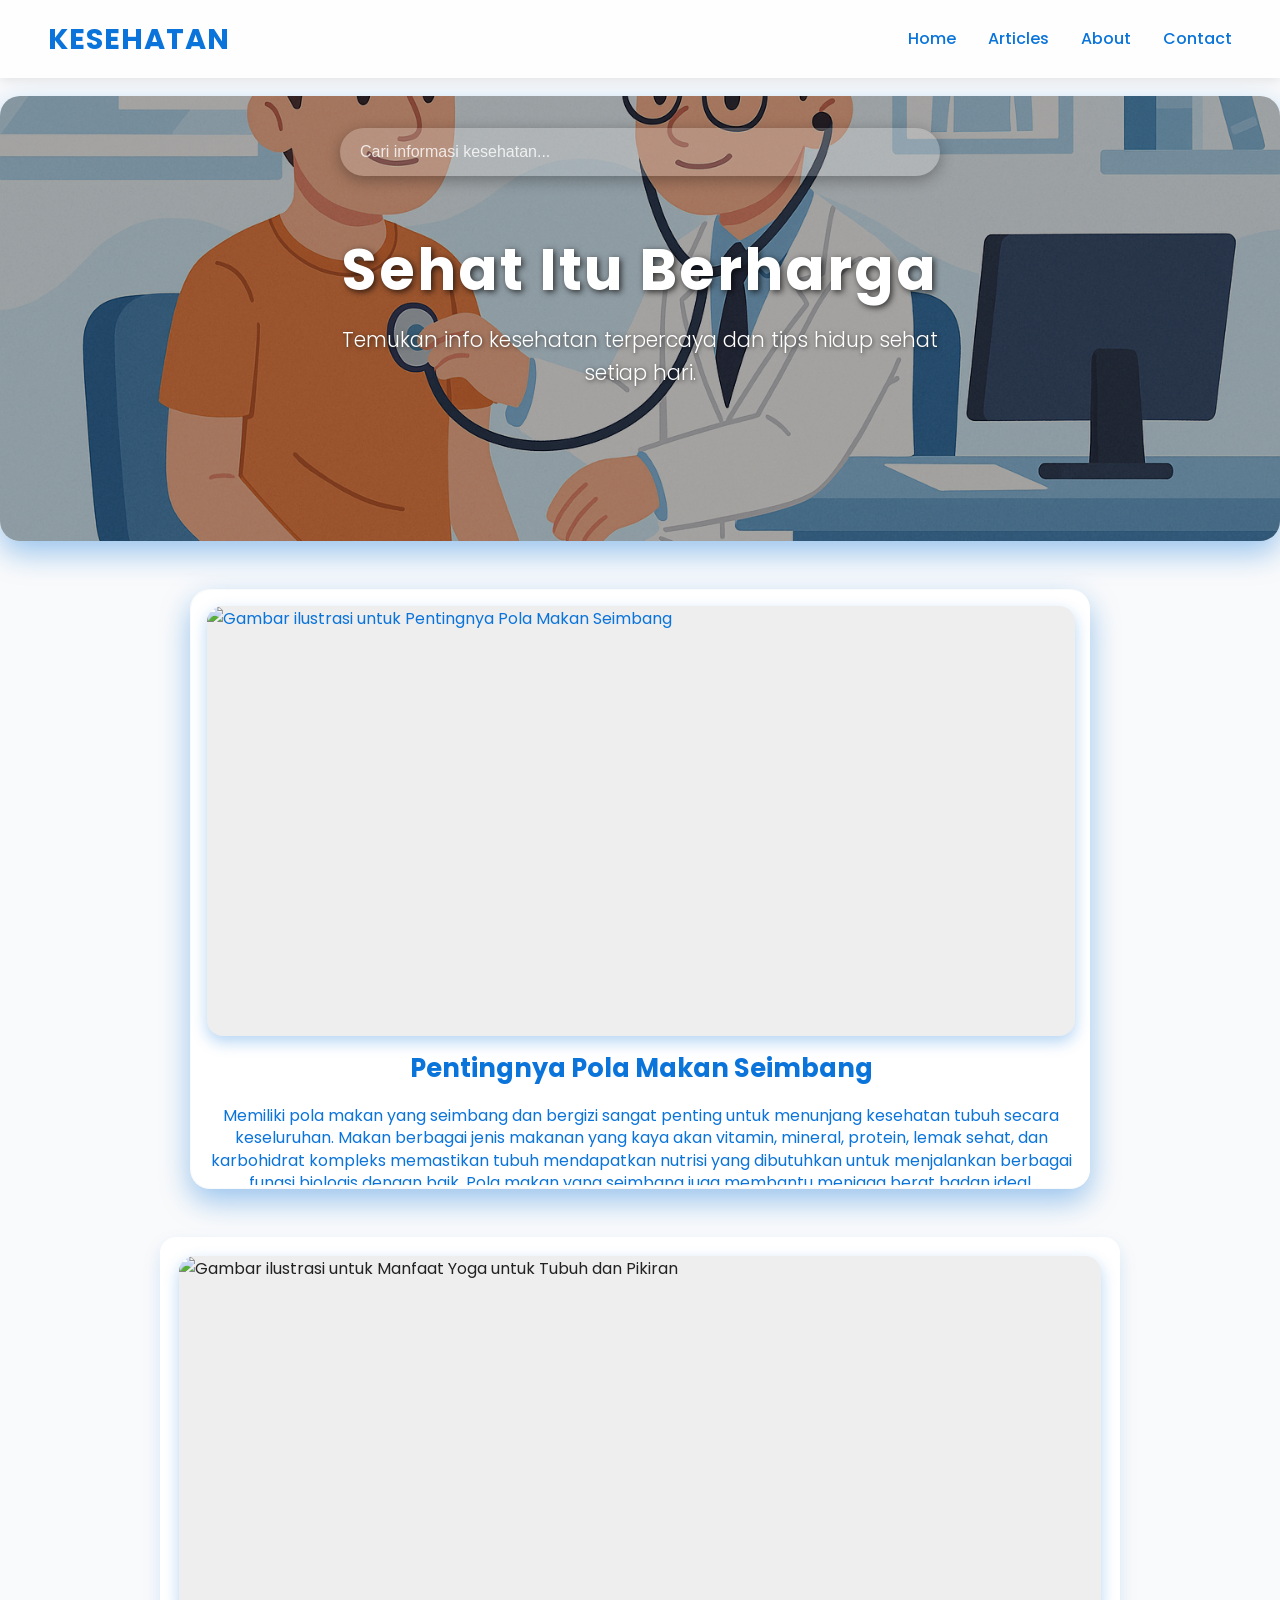
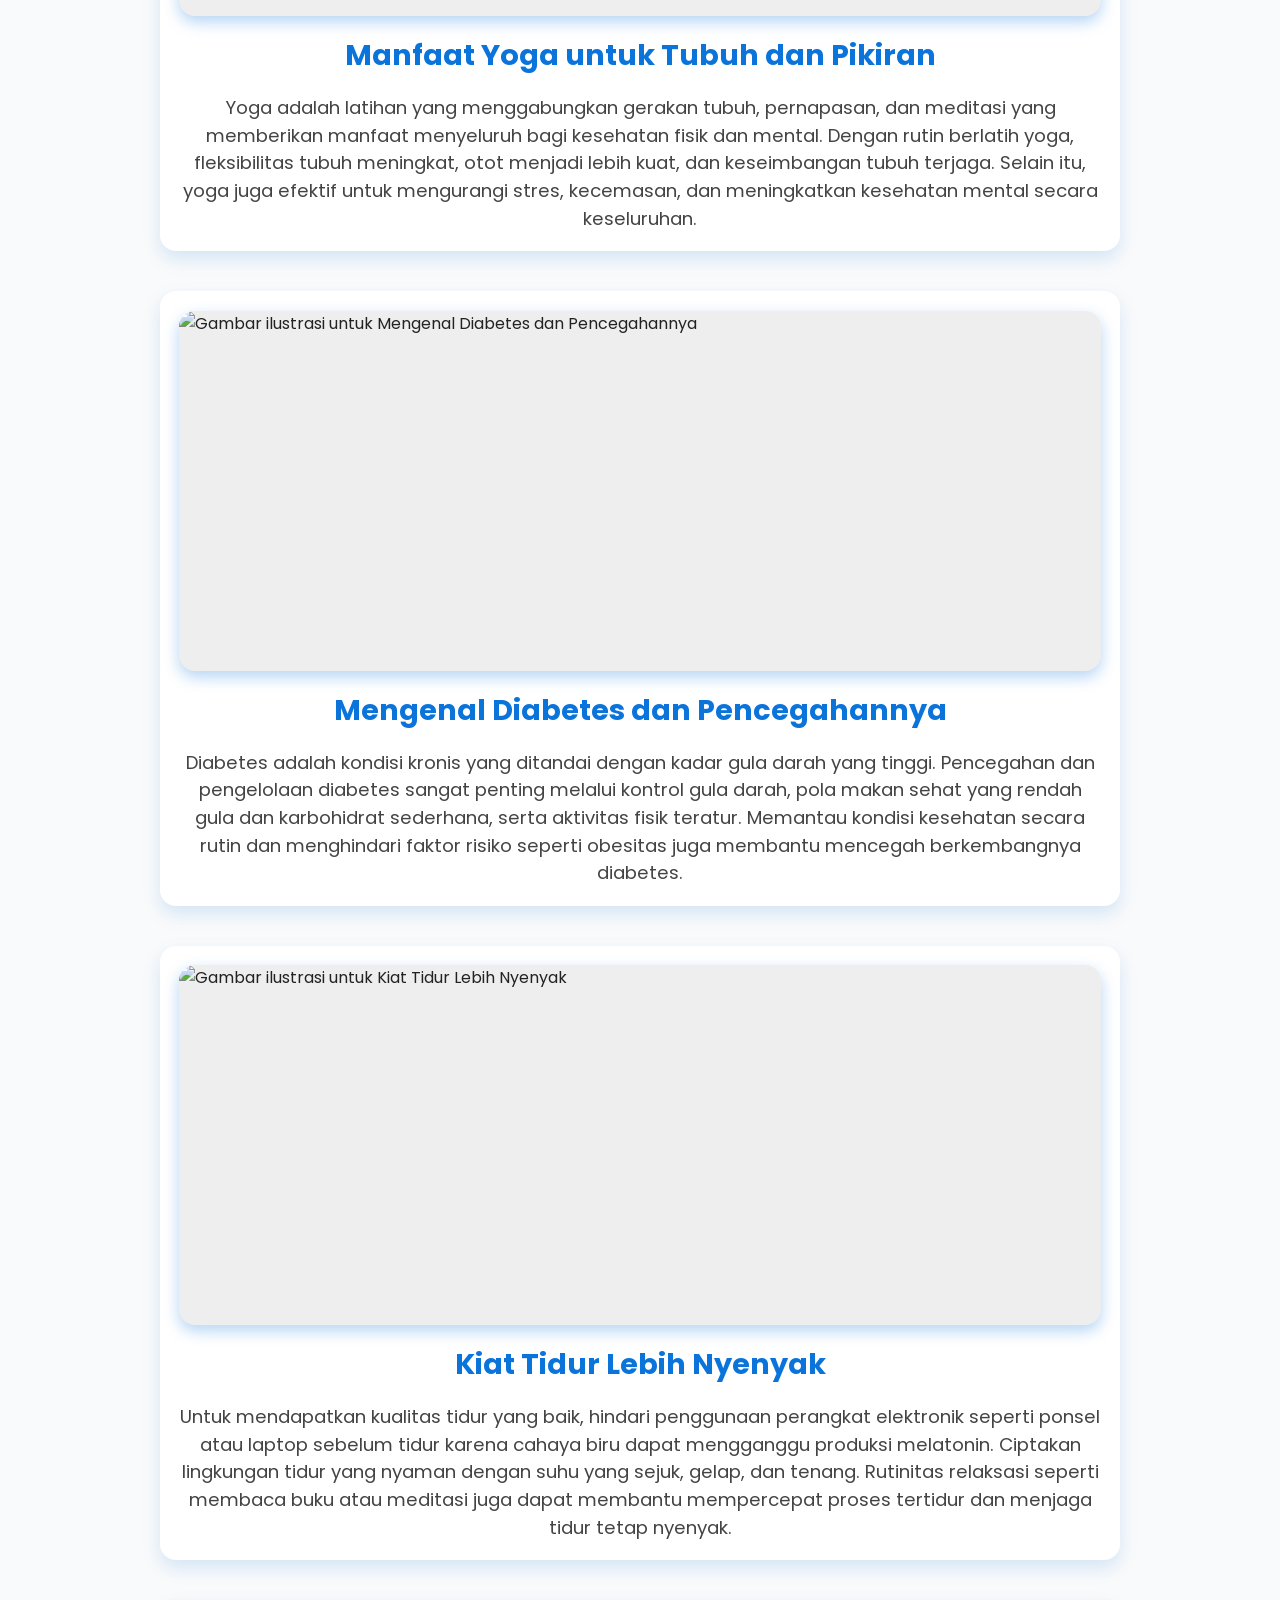
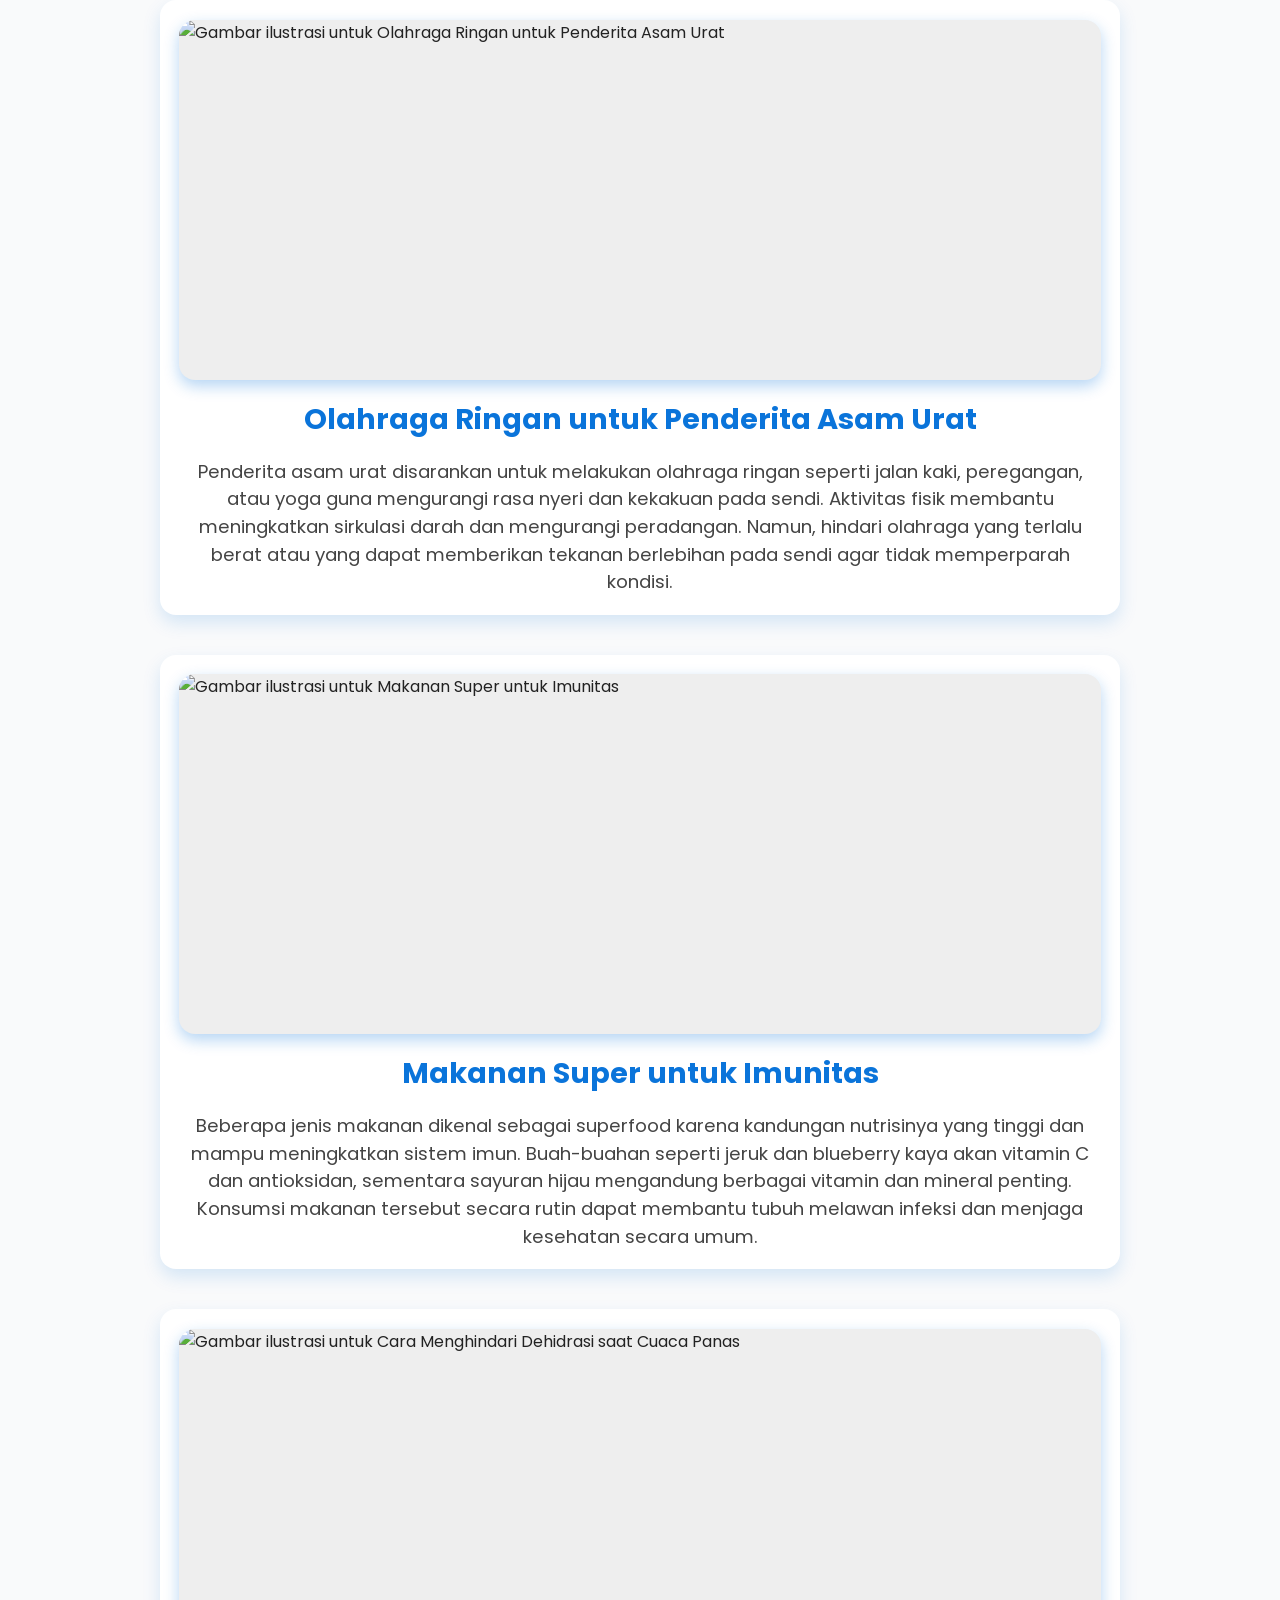
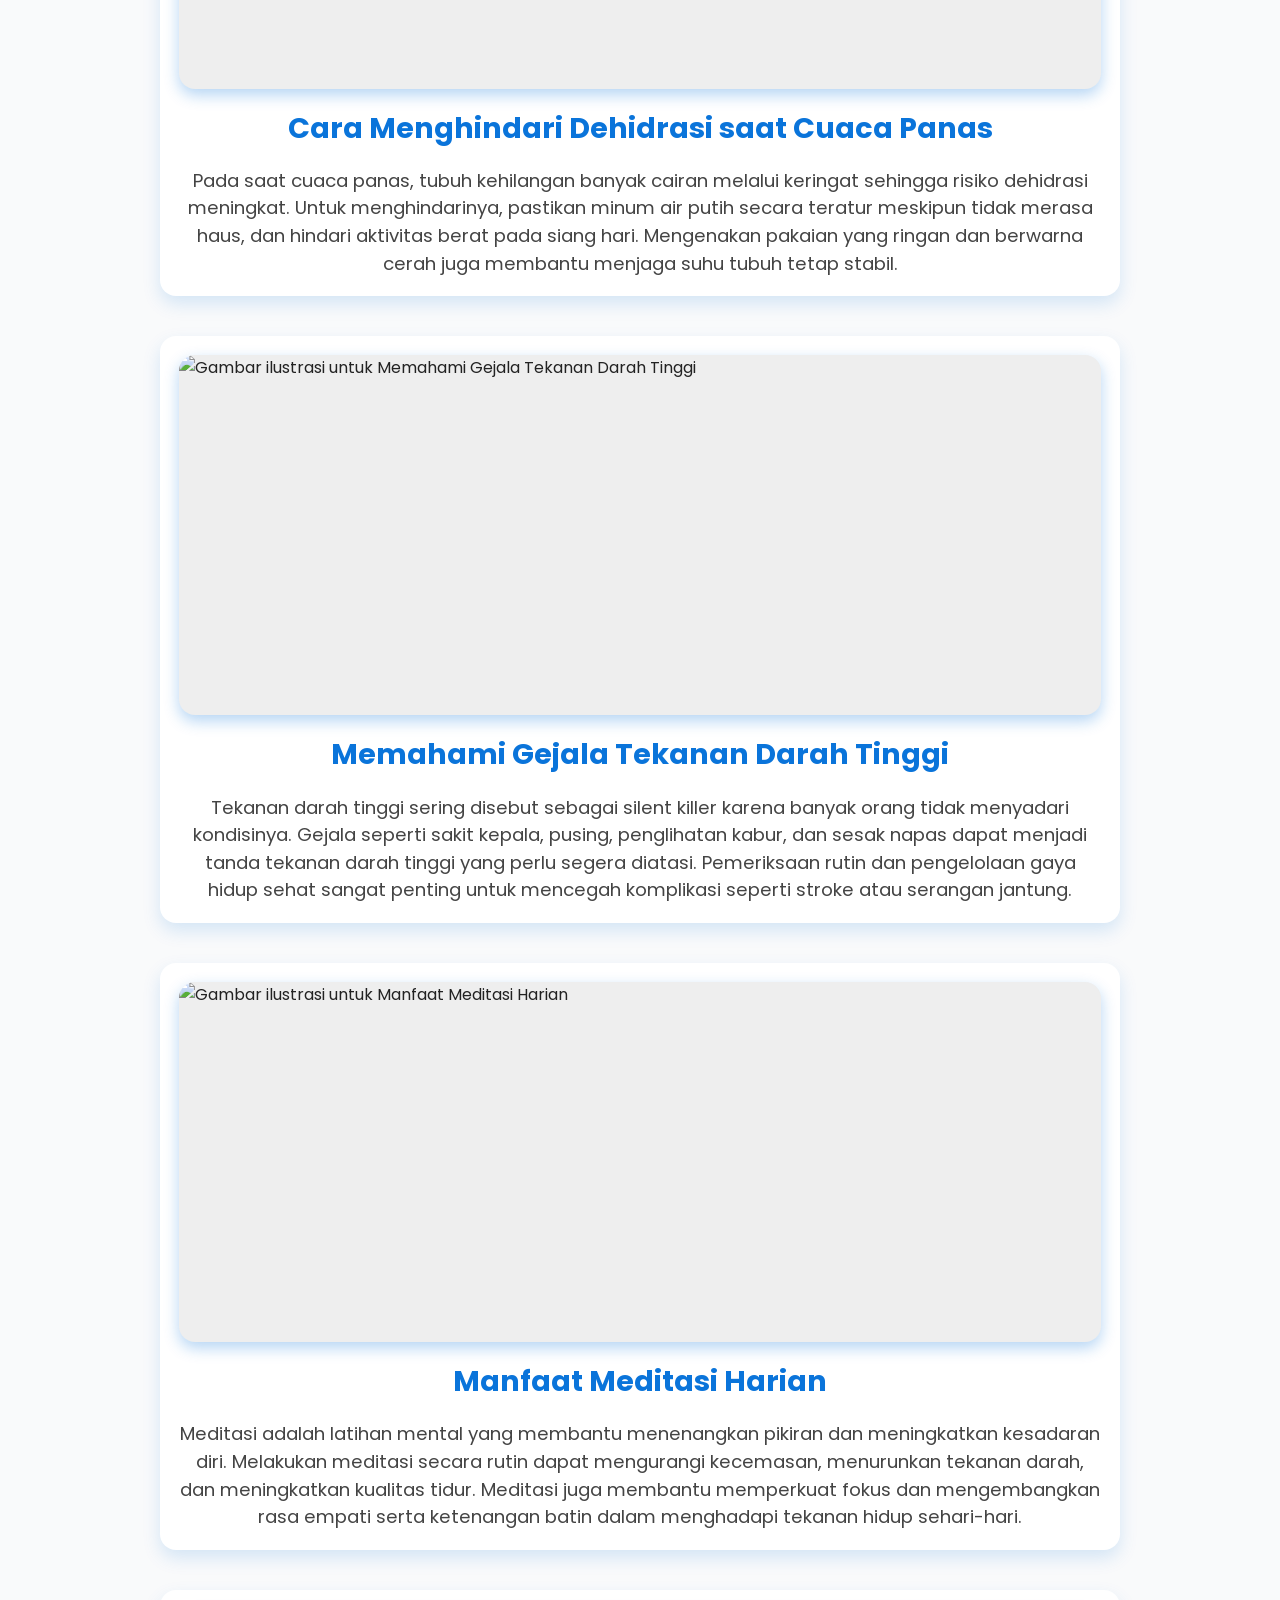
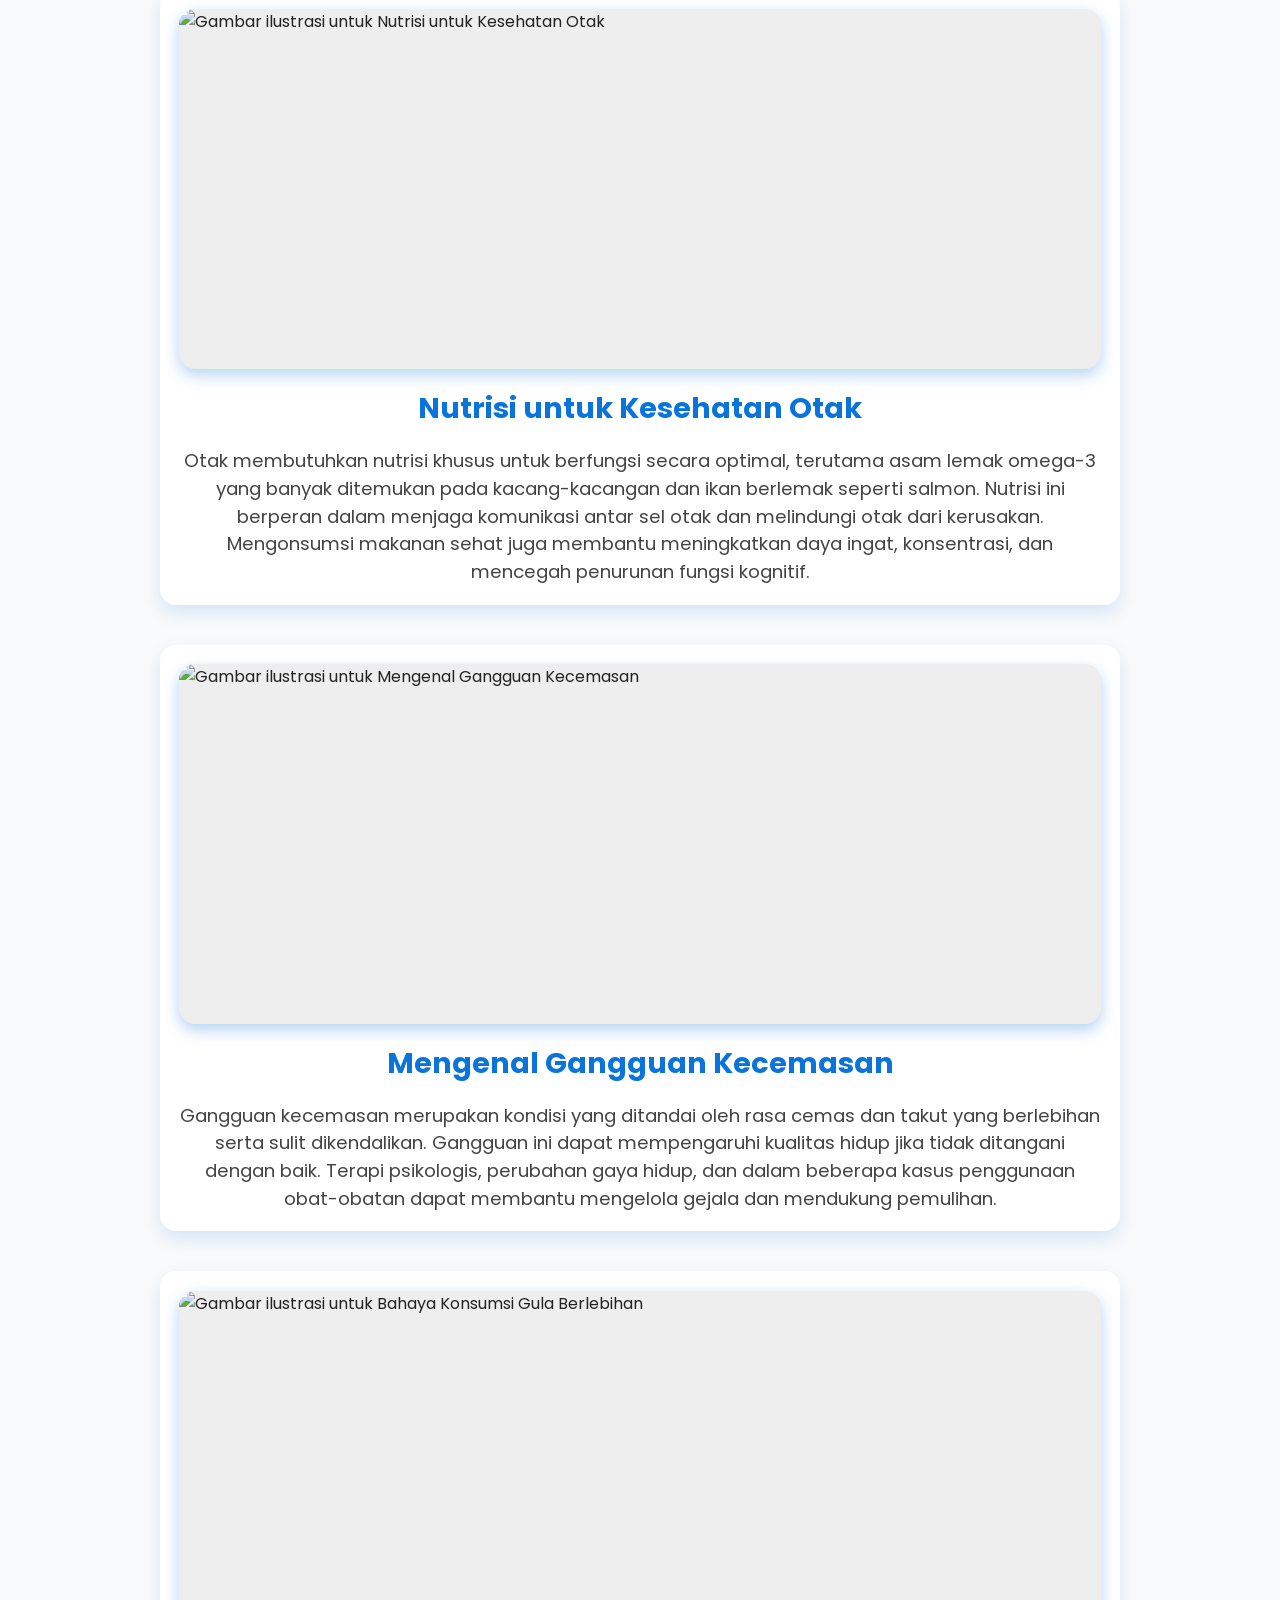
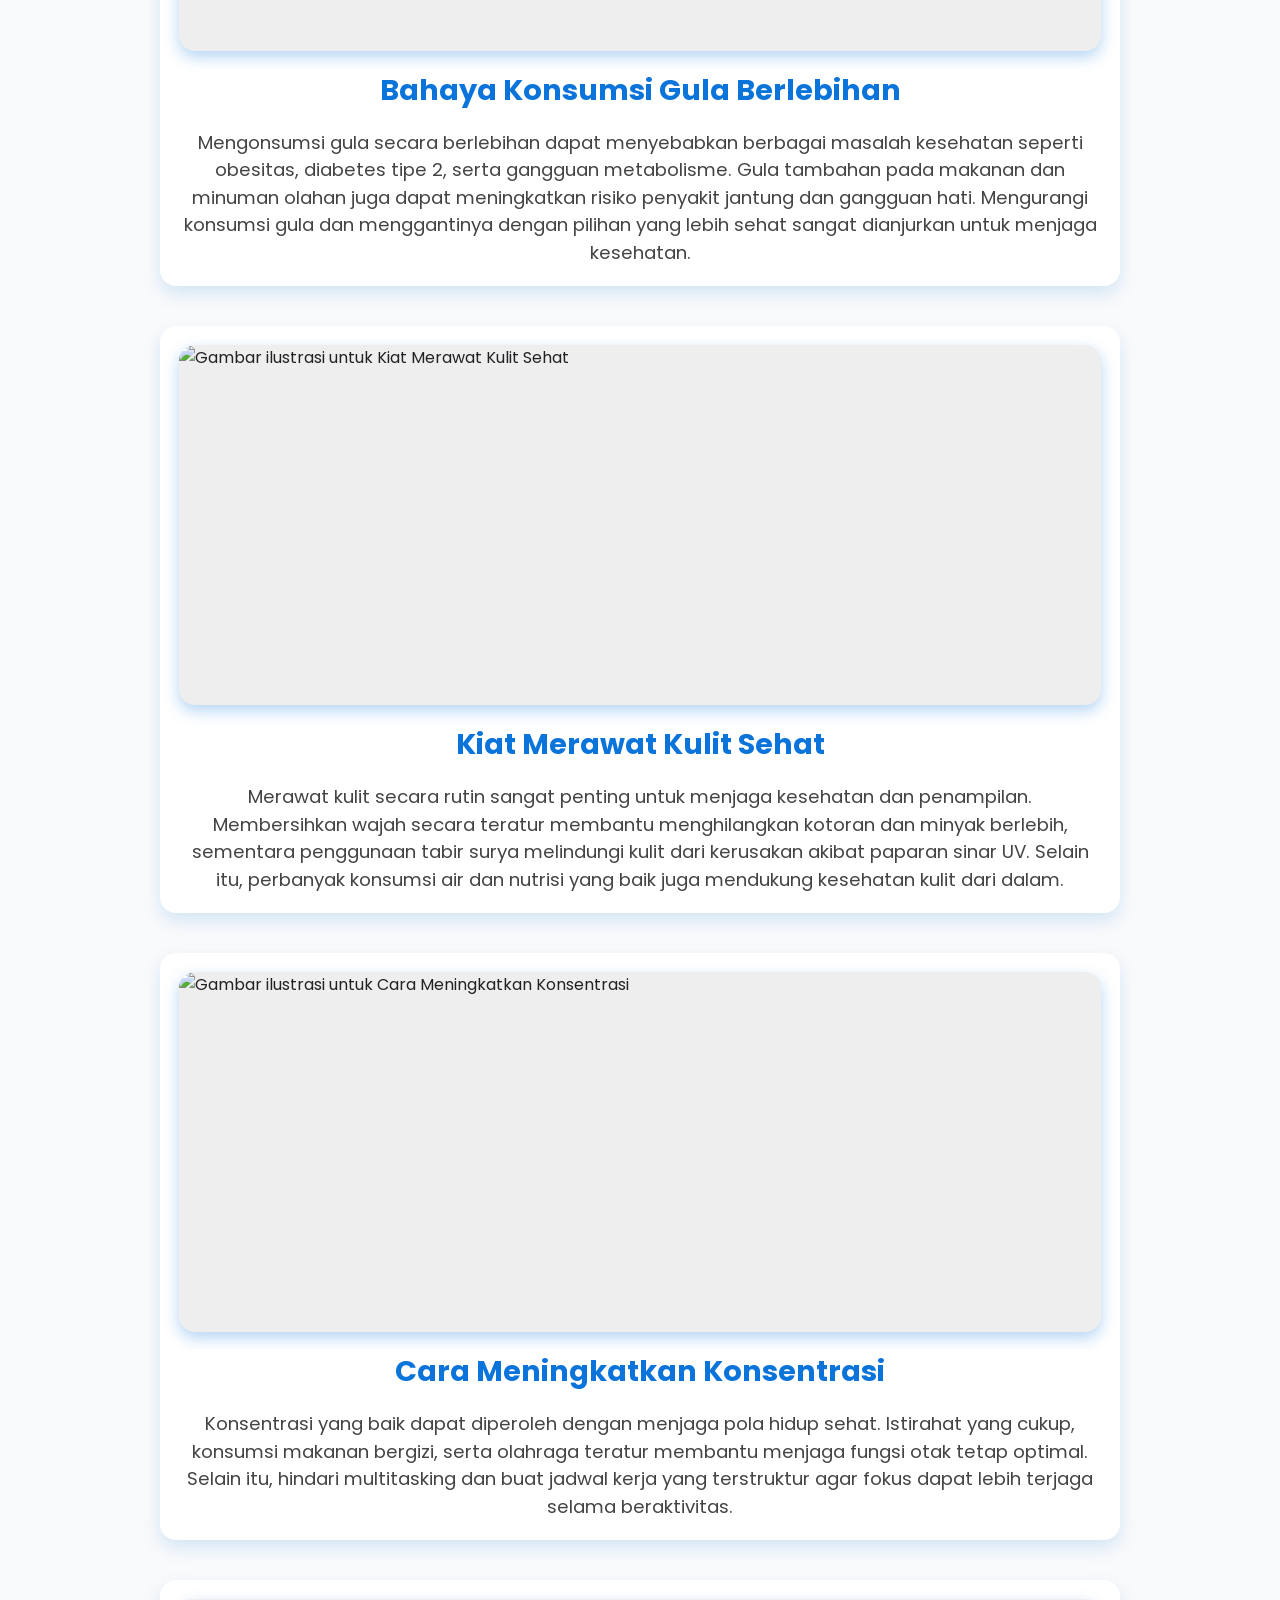
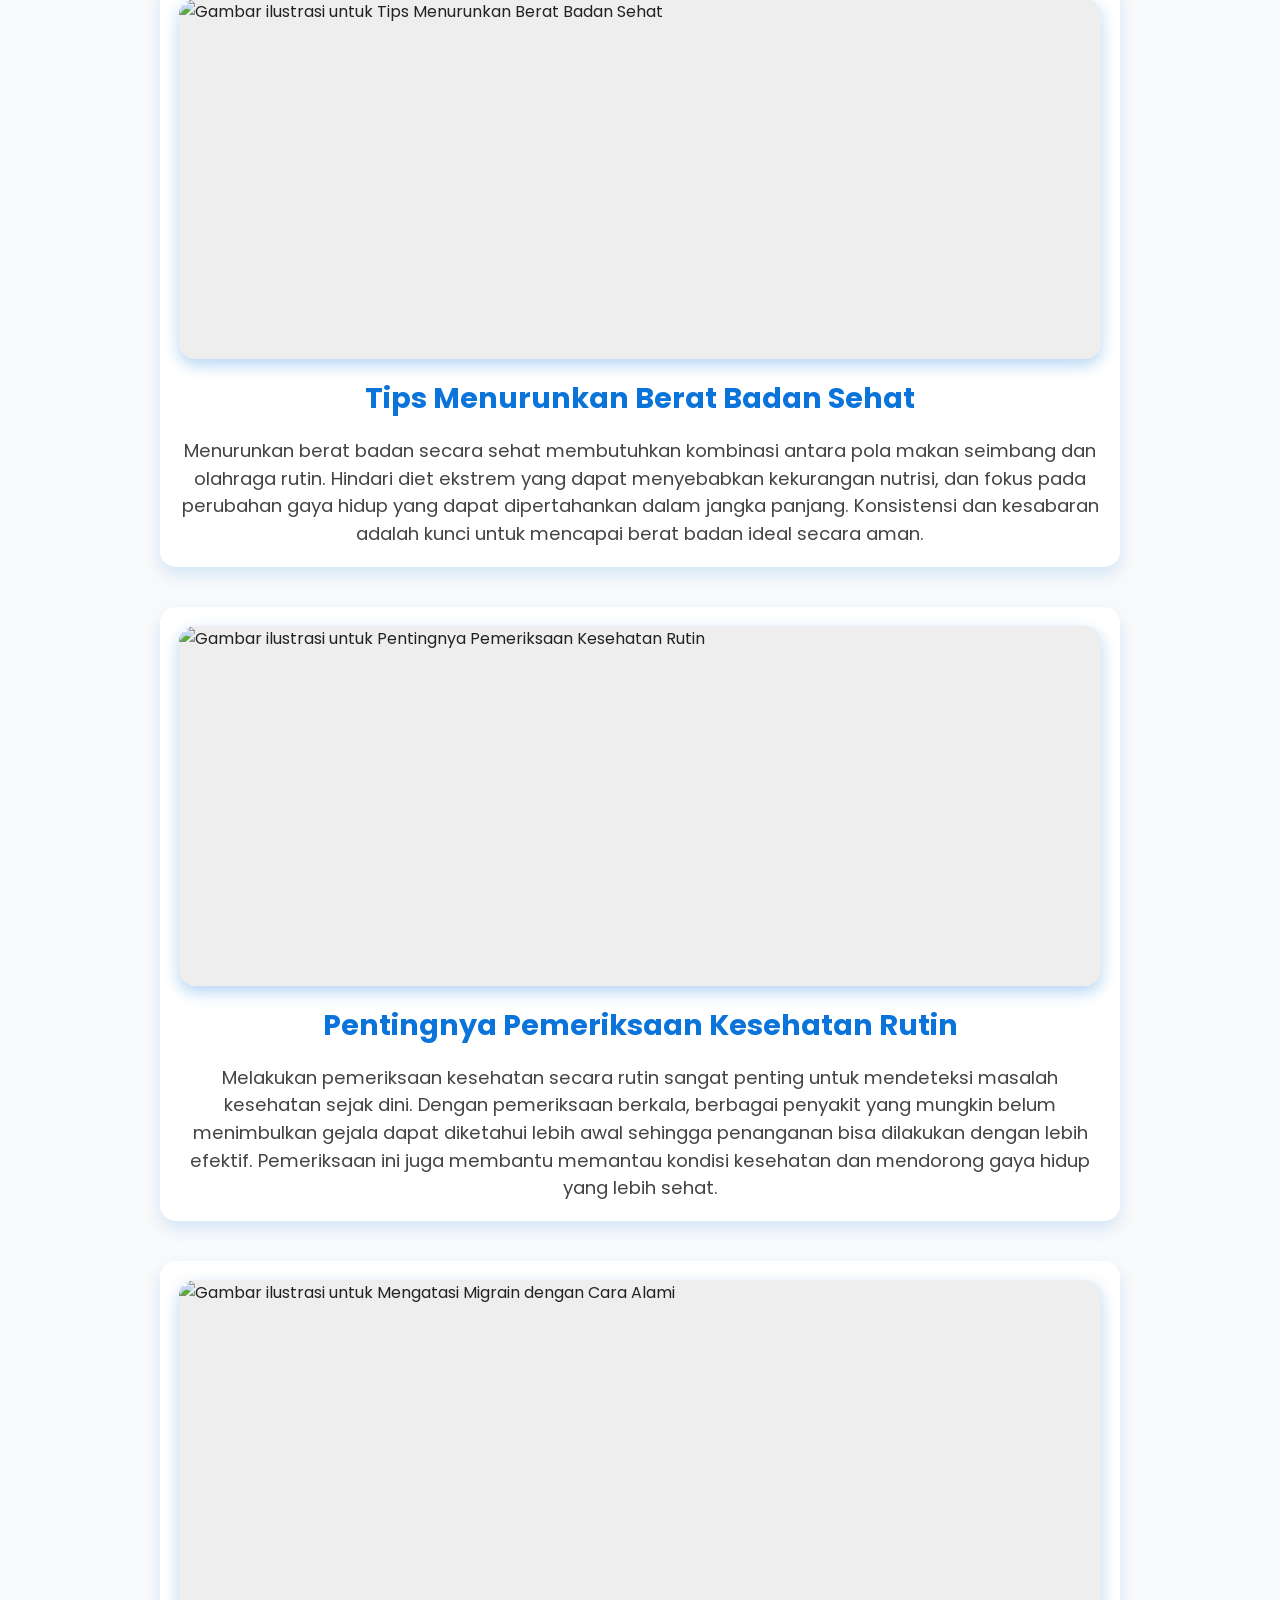
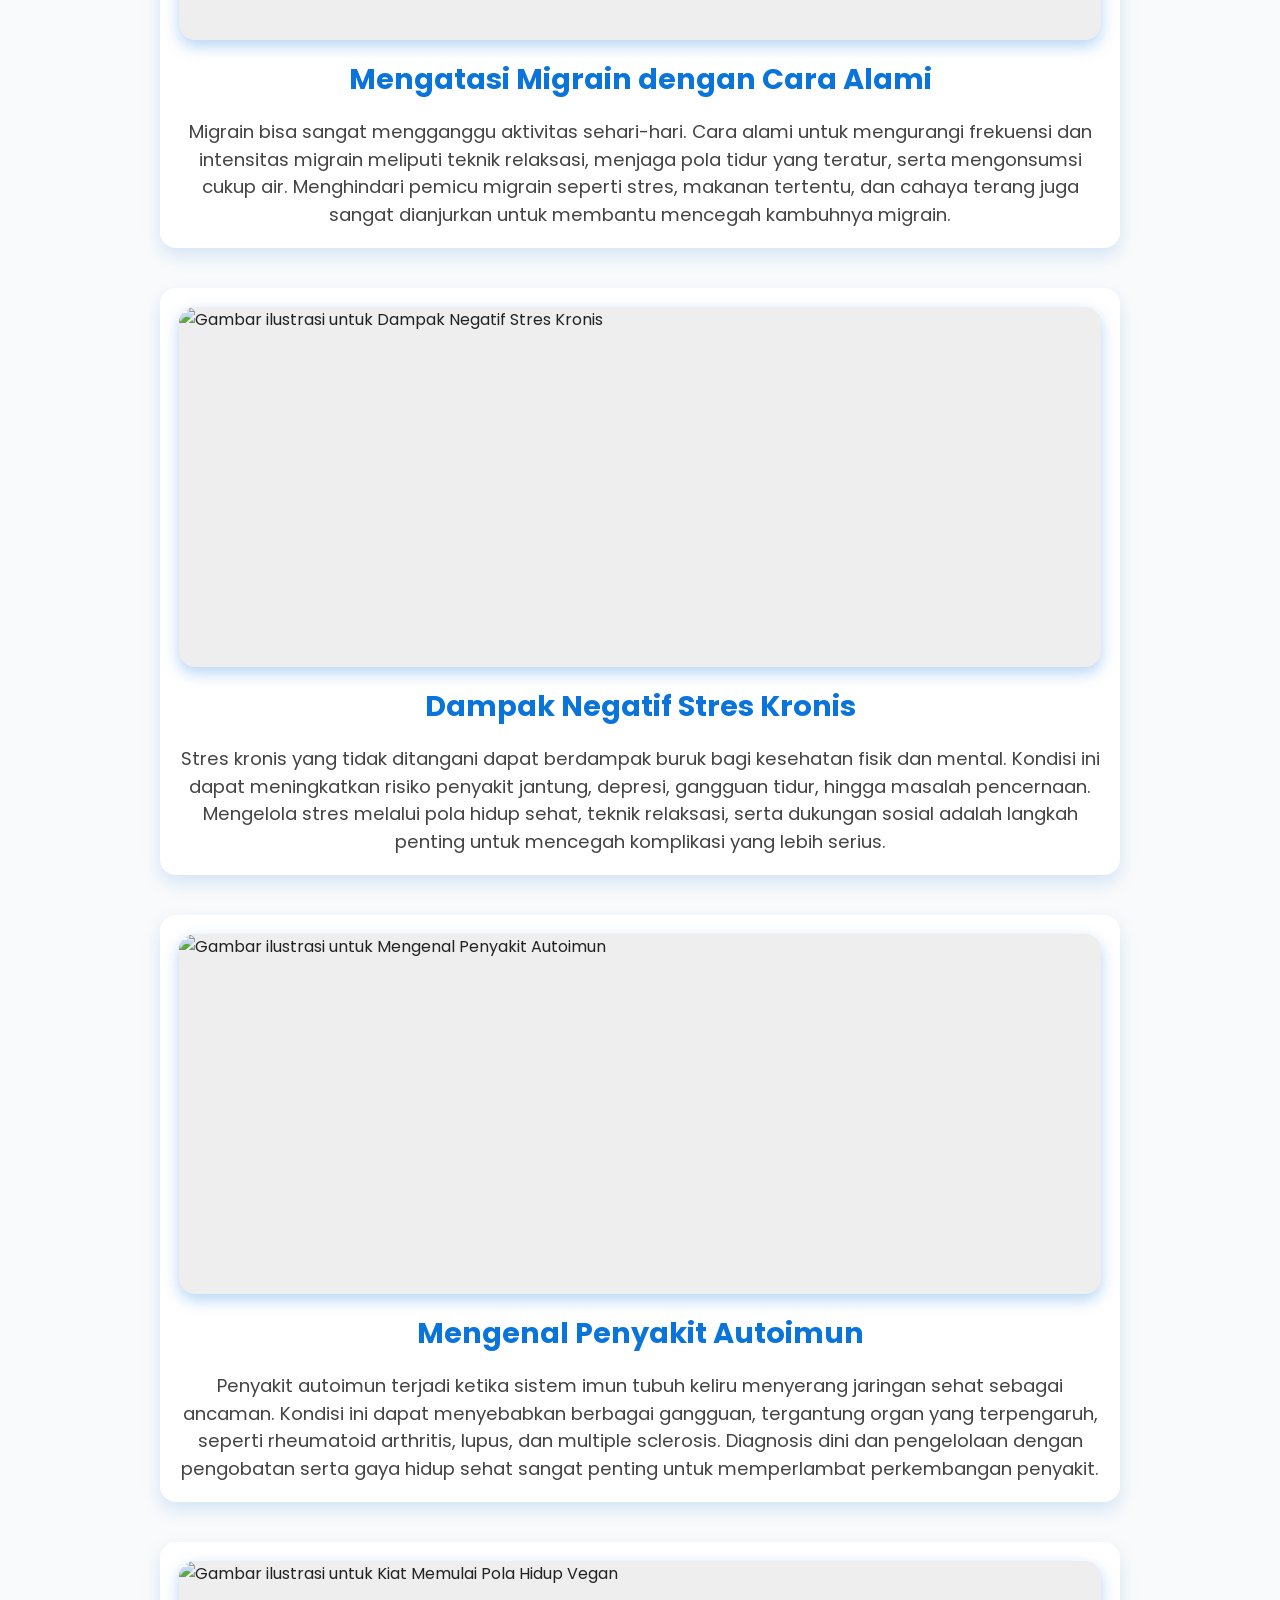
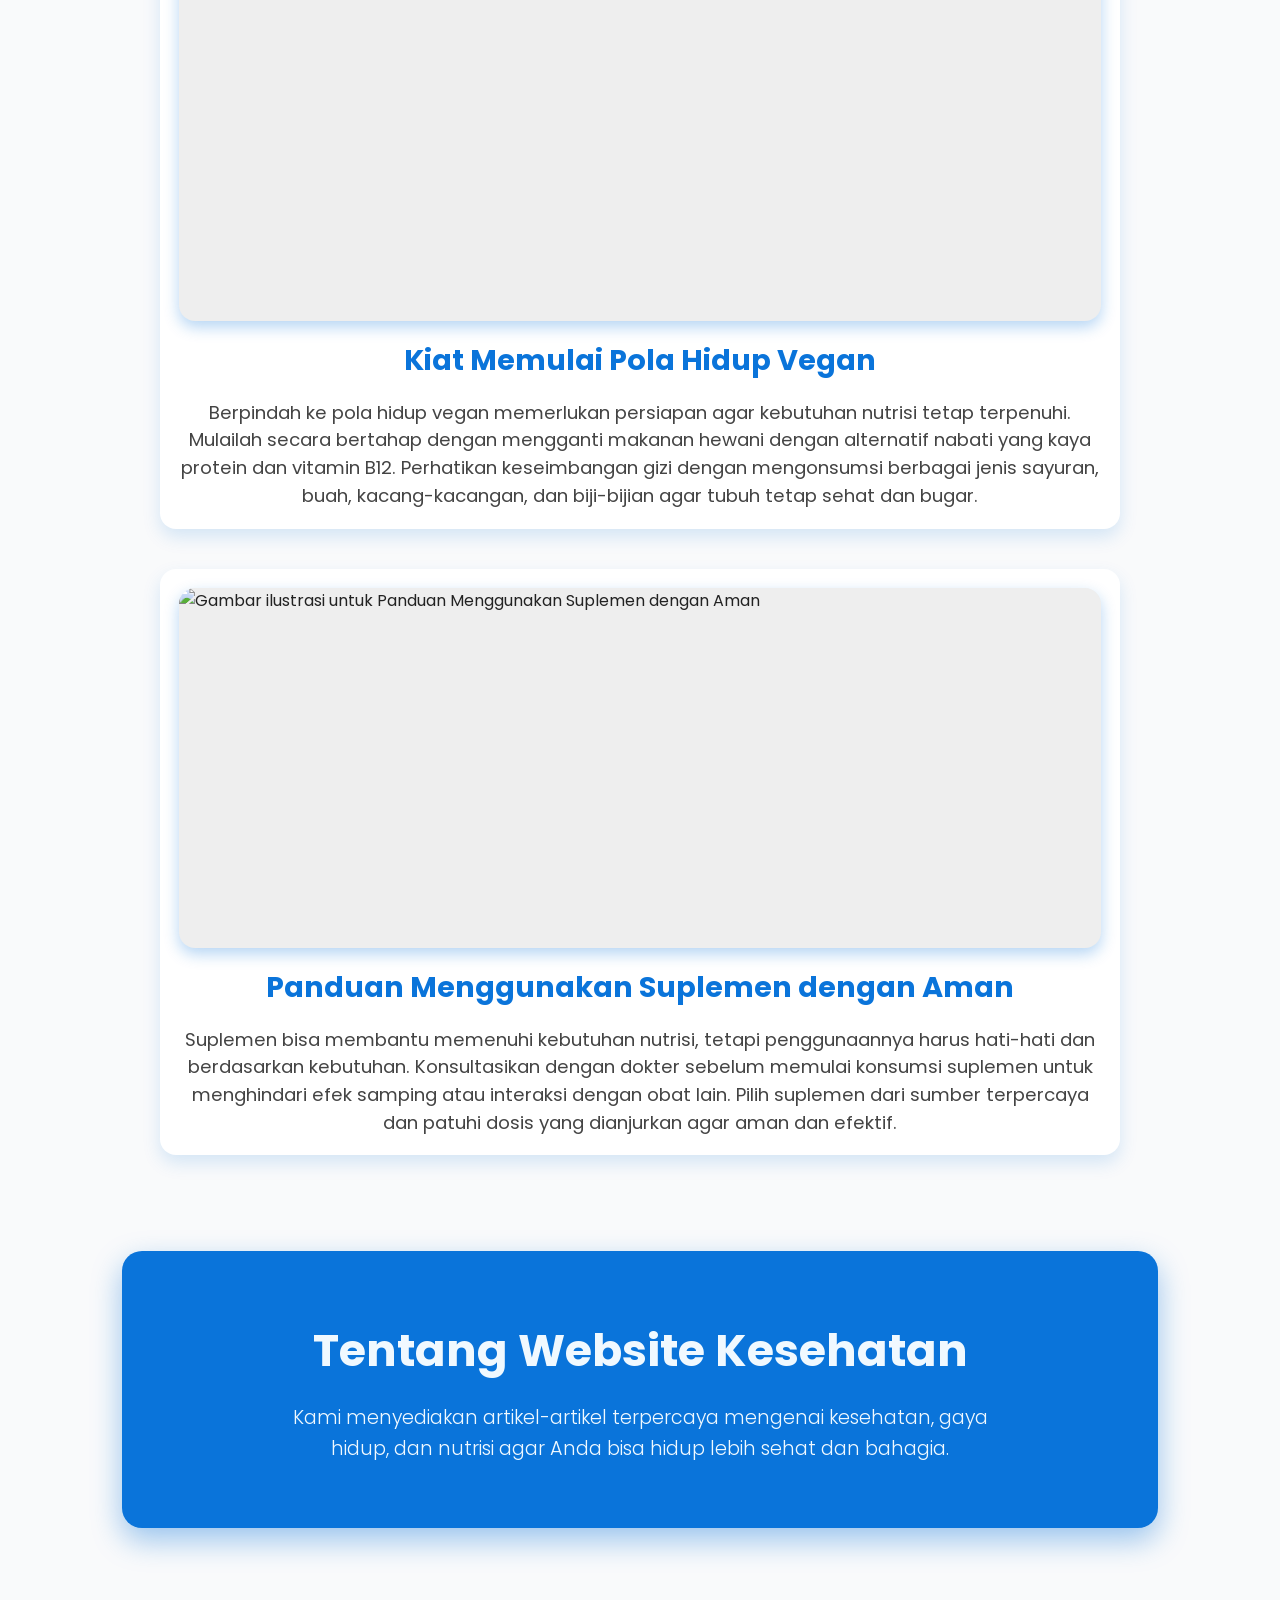
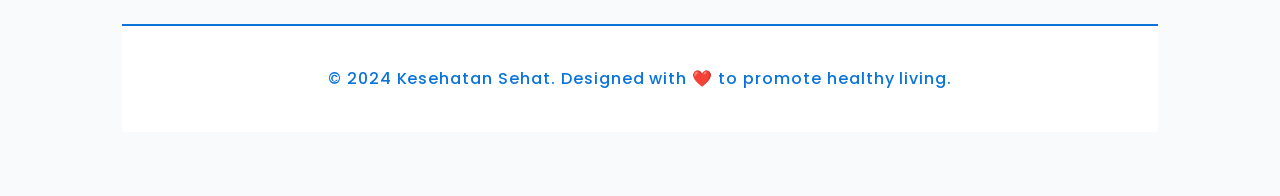
==== commit 9e799846: "Add files via upload" ====
--- a/index.html
+++ b/index.html
@@ -45,7 +45,7 @@
 
   <section id="contact" tabindex="0" aria-label="Contact section">
     <footer>
-      &copy; 2025 Menuju Indonesia Sehat. Designer ZiXRpL, I am 16 years old,My school SMK PGRI 5 JEMBER, Thank you for visiting my website!
+      &copy; 2024 Kesehatan Sehat. Designed with ❤️ to promote healthy living.
     </footer>
   </section>
 </main>
--- a/style.css
+++ b/style.css
@@ -160,7 +160,7 @@
   .carousel-frame {
     position: relative;
     width: 900px;
-    height: 560px;
+    height: 600px;
     margin: 0 auto 3rem auto;
     border-radius: 20px;
     overflow: hidden;
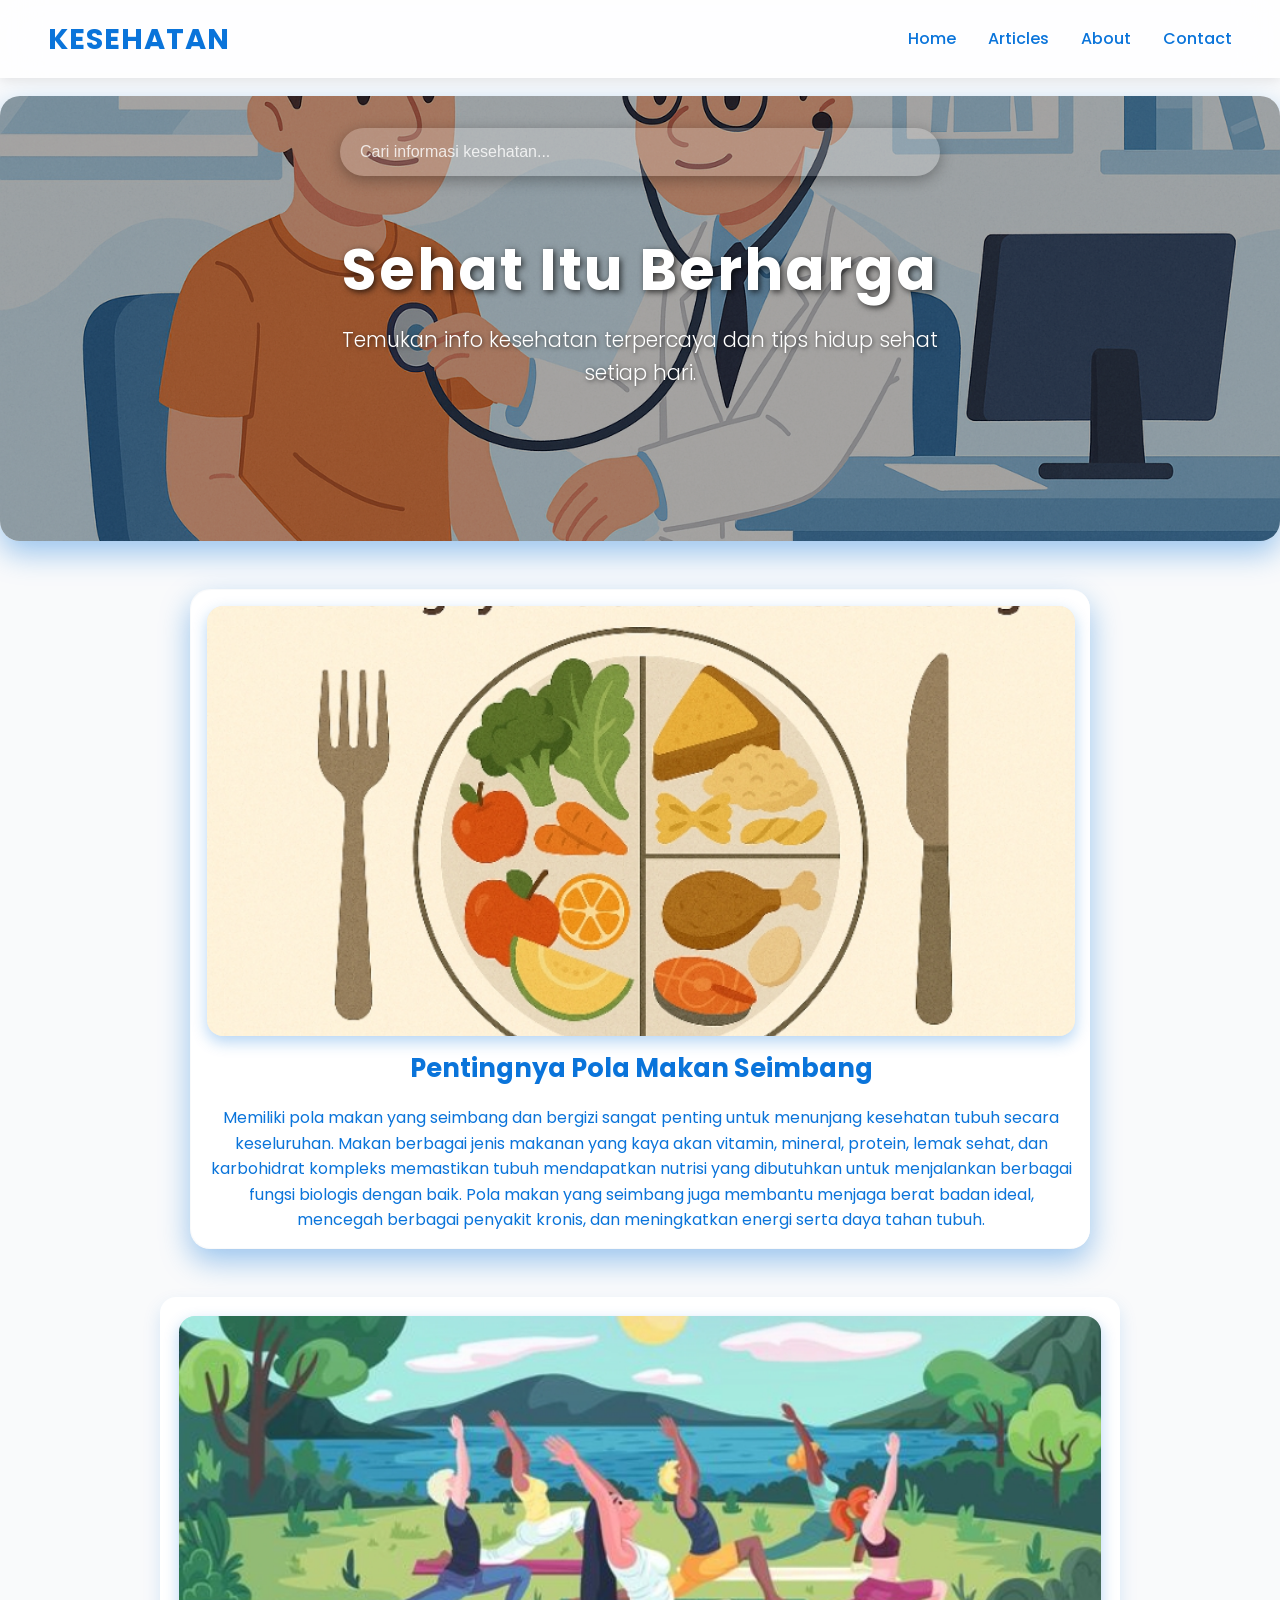
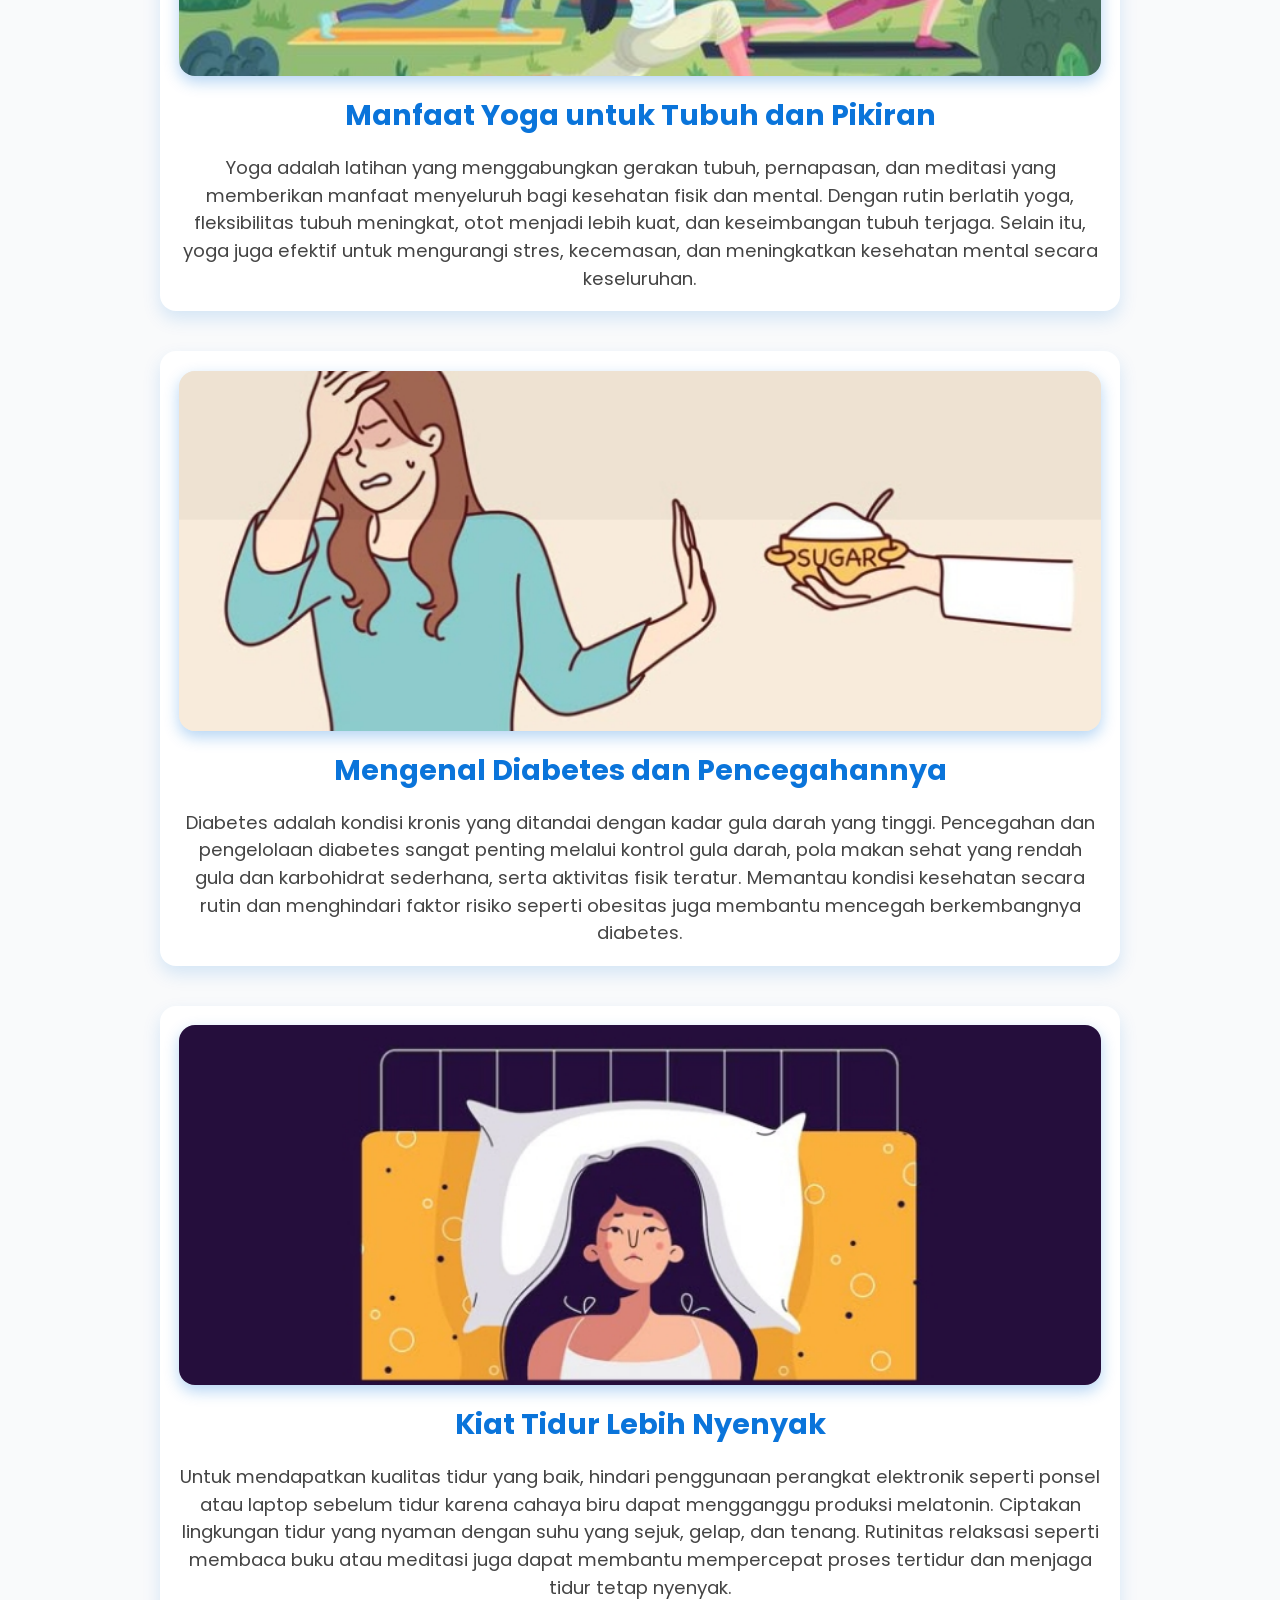
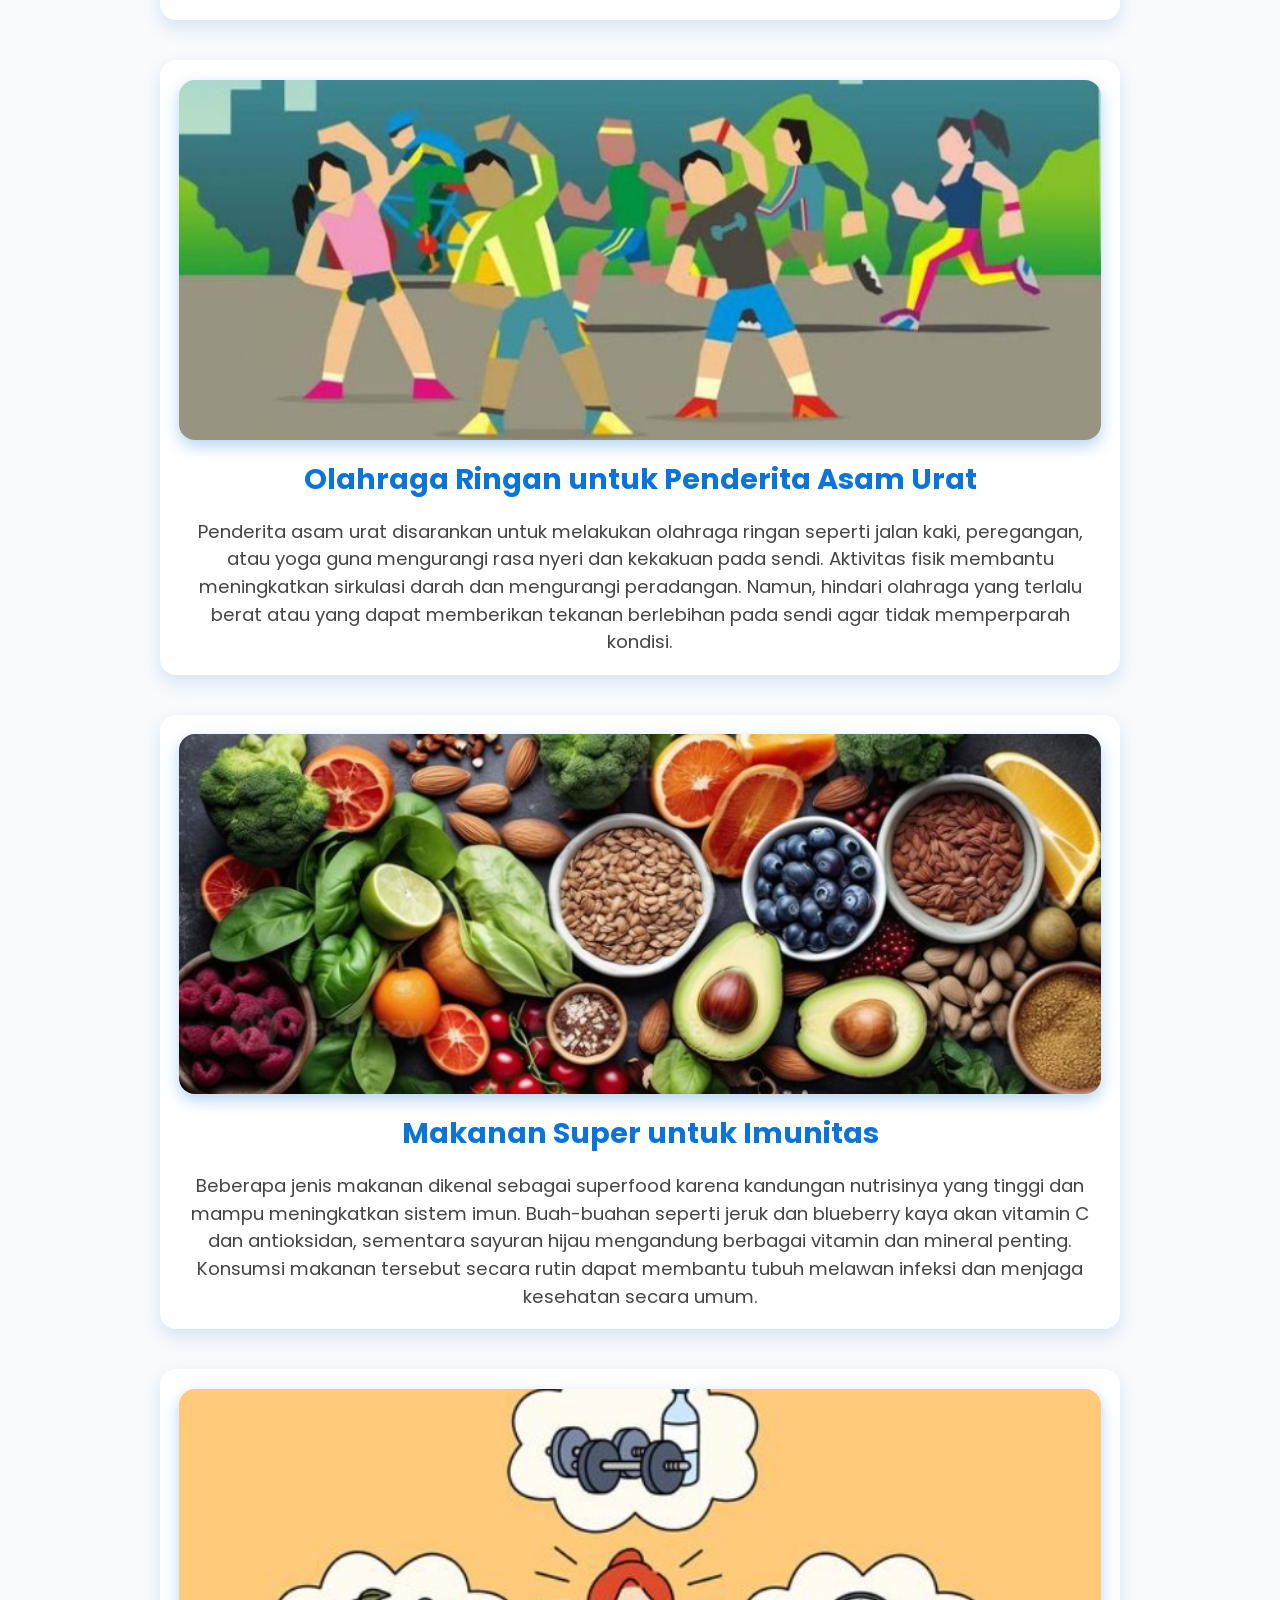
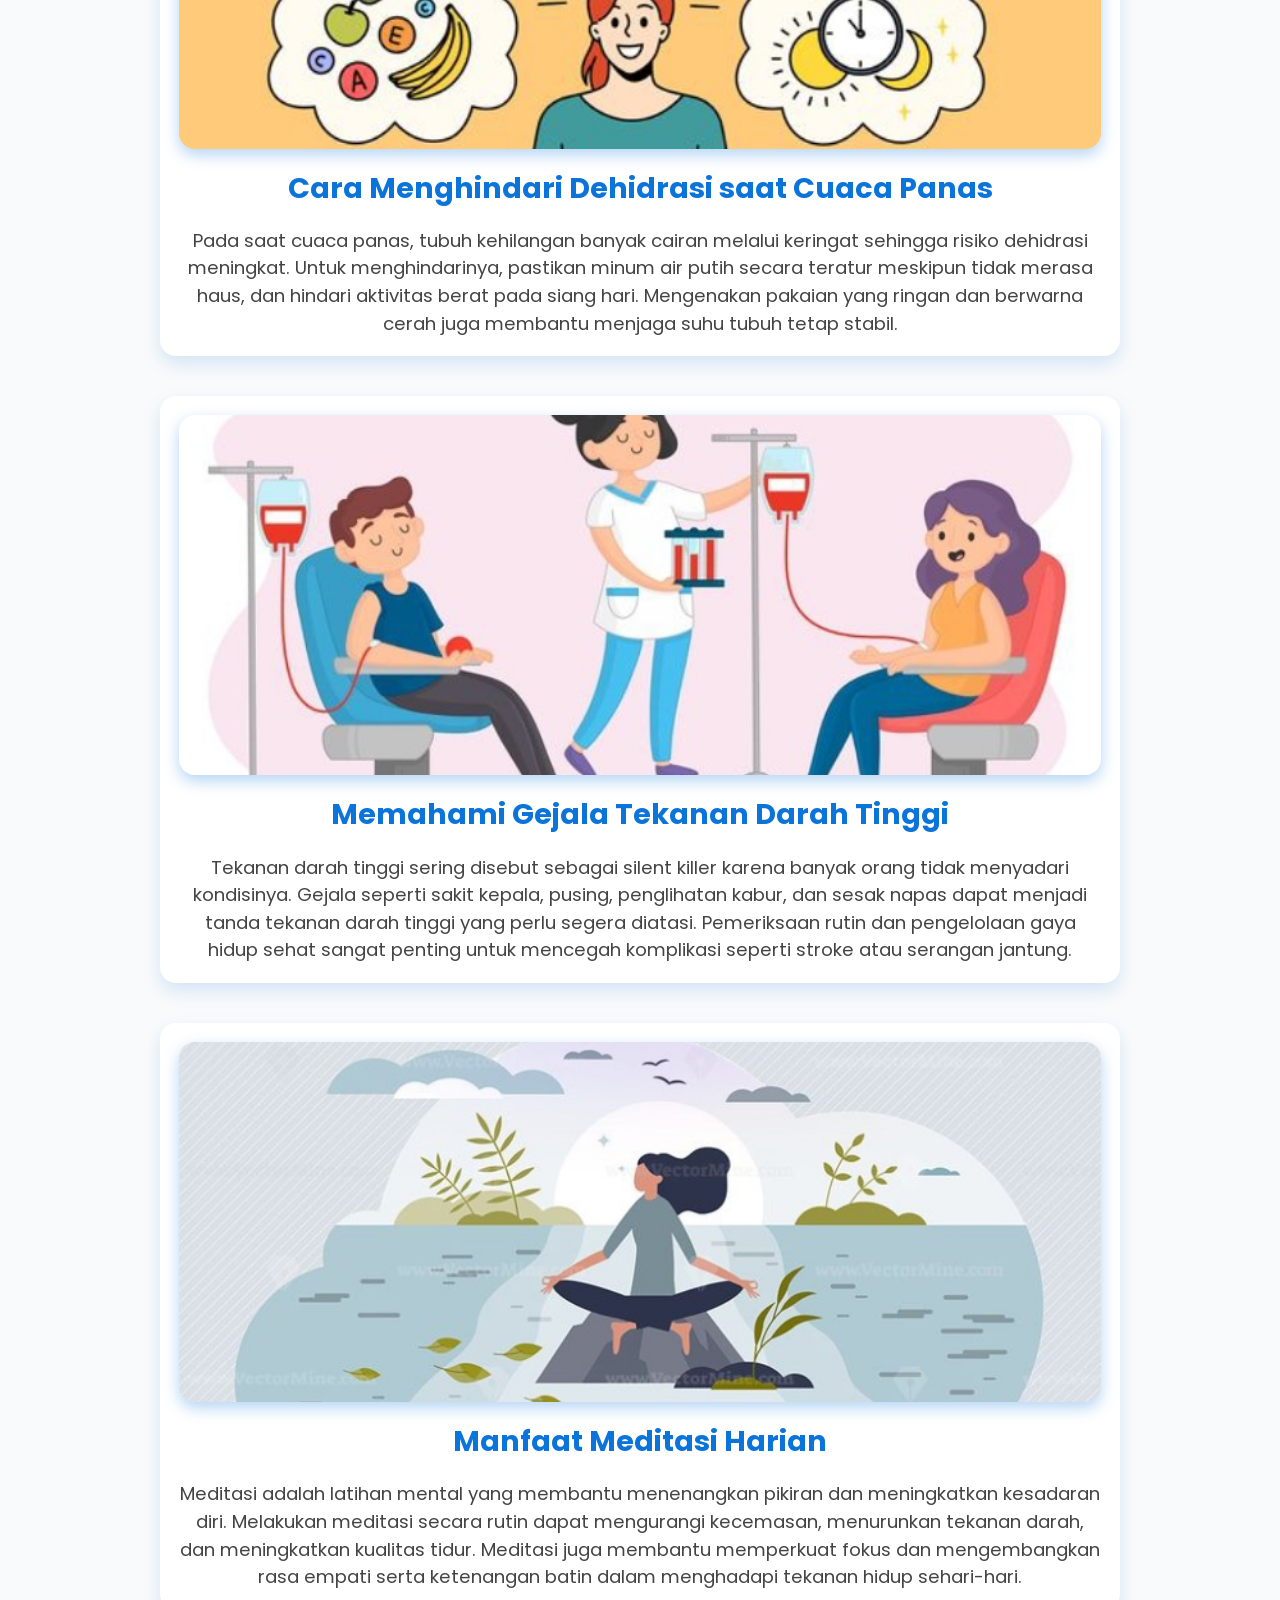
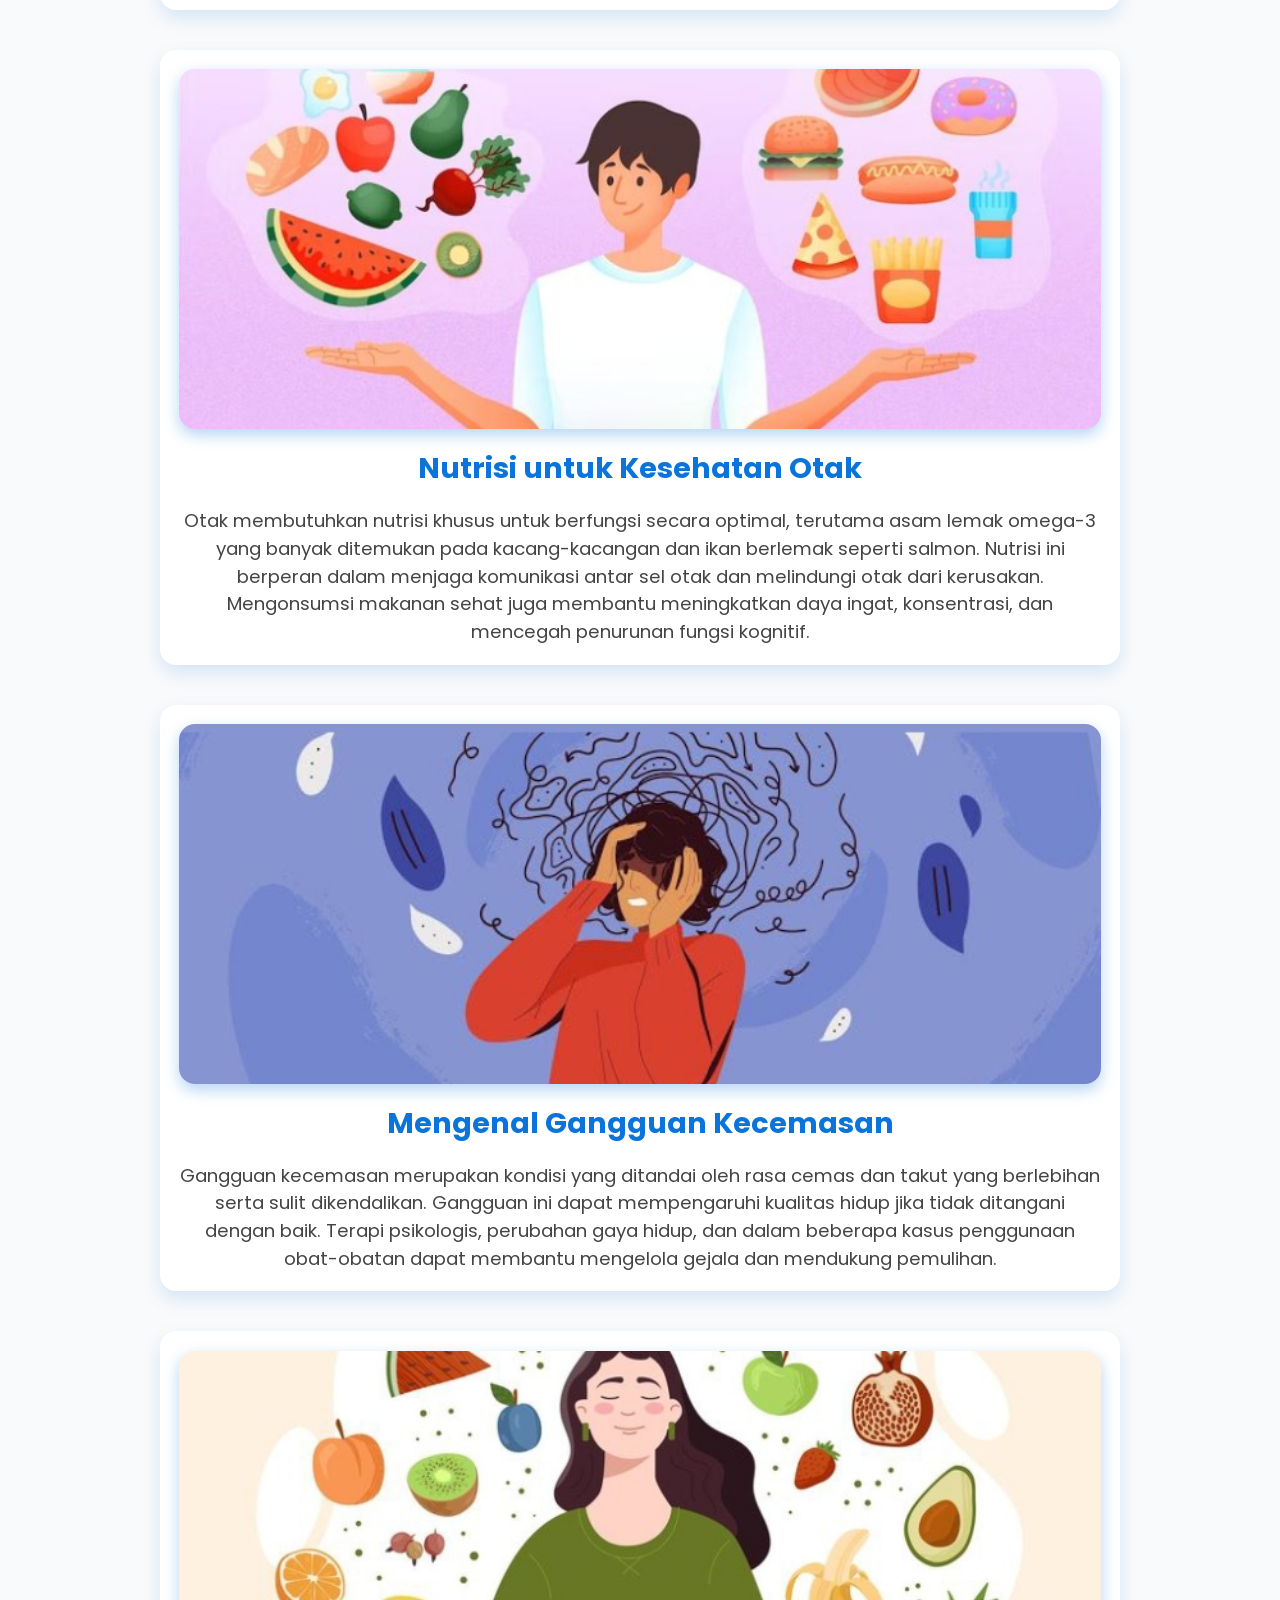
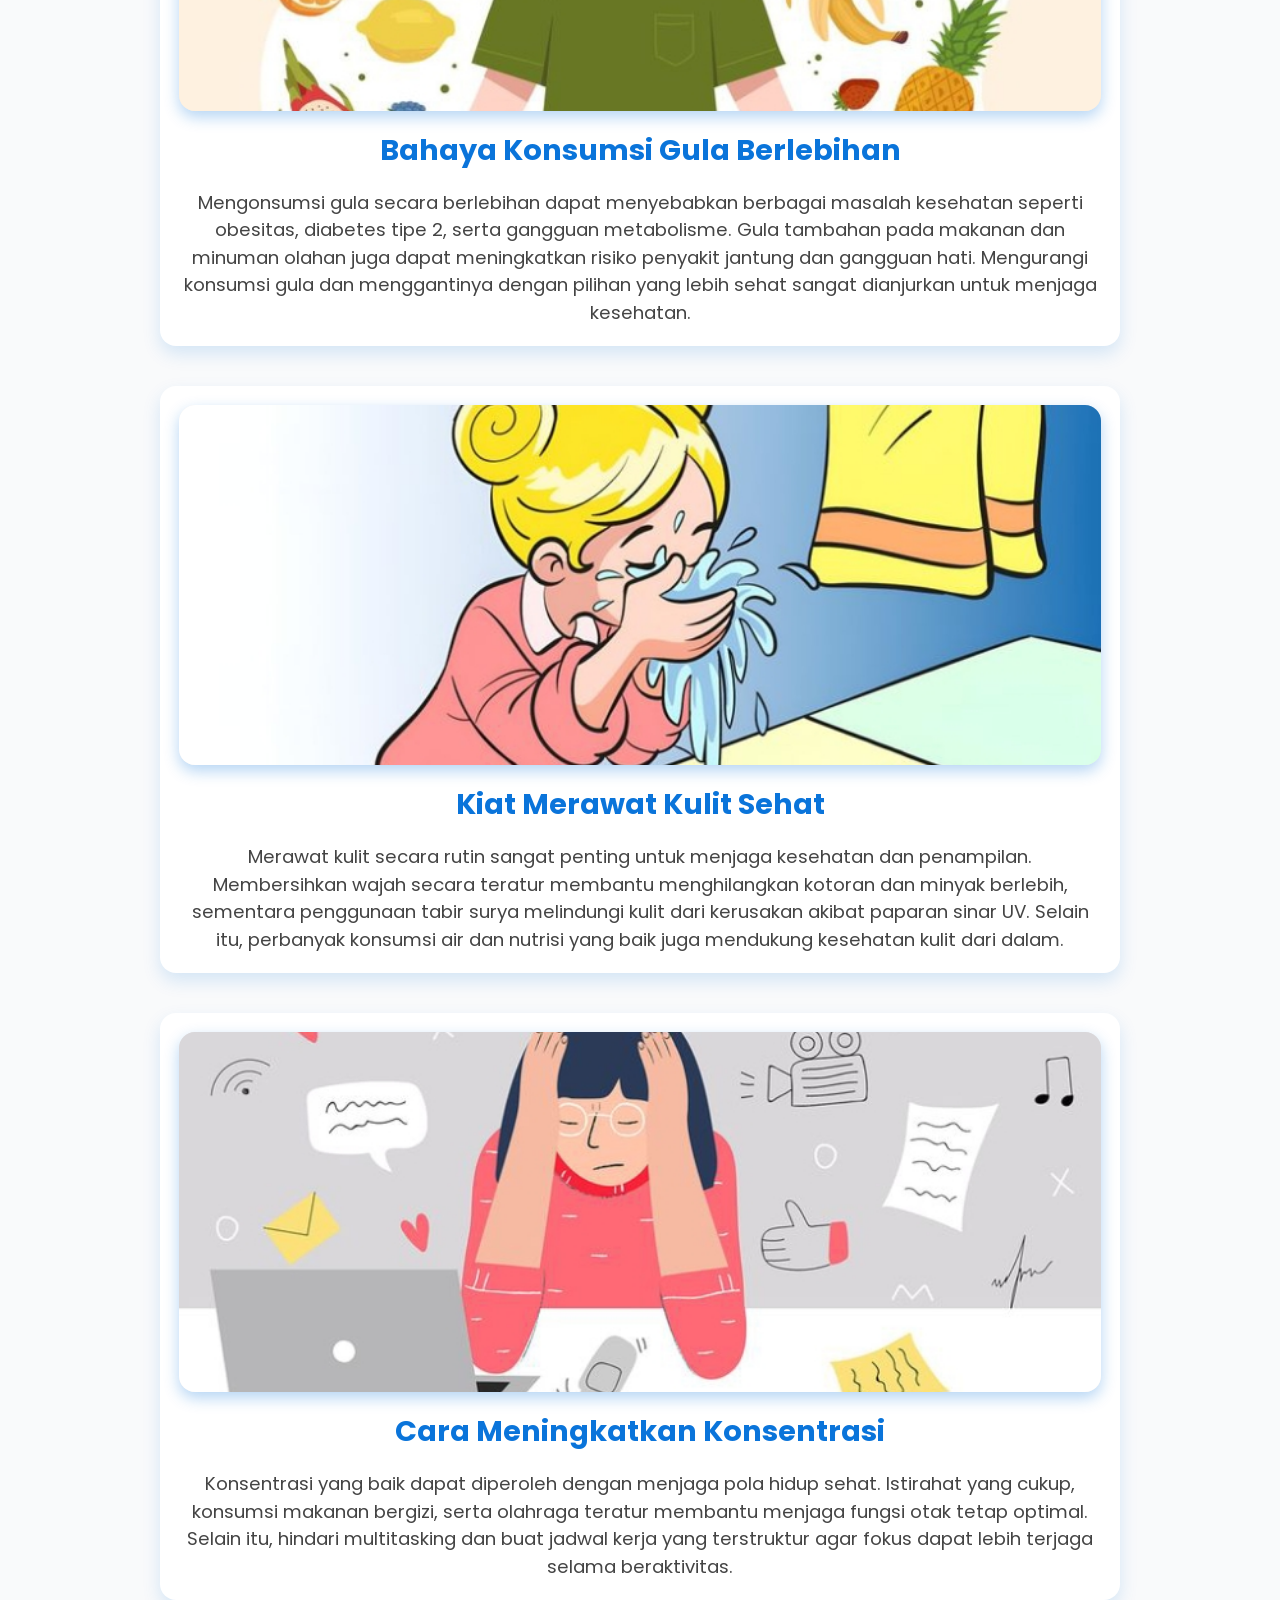
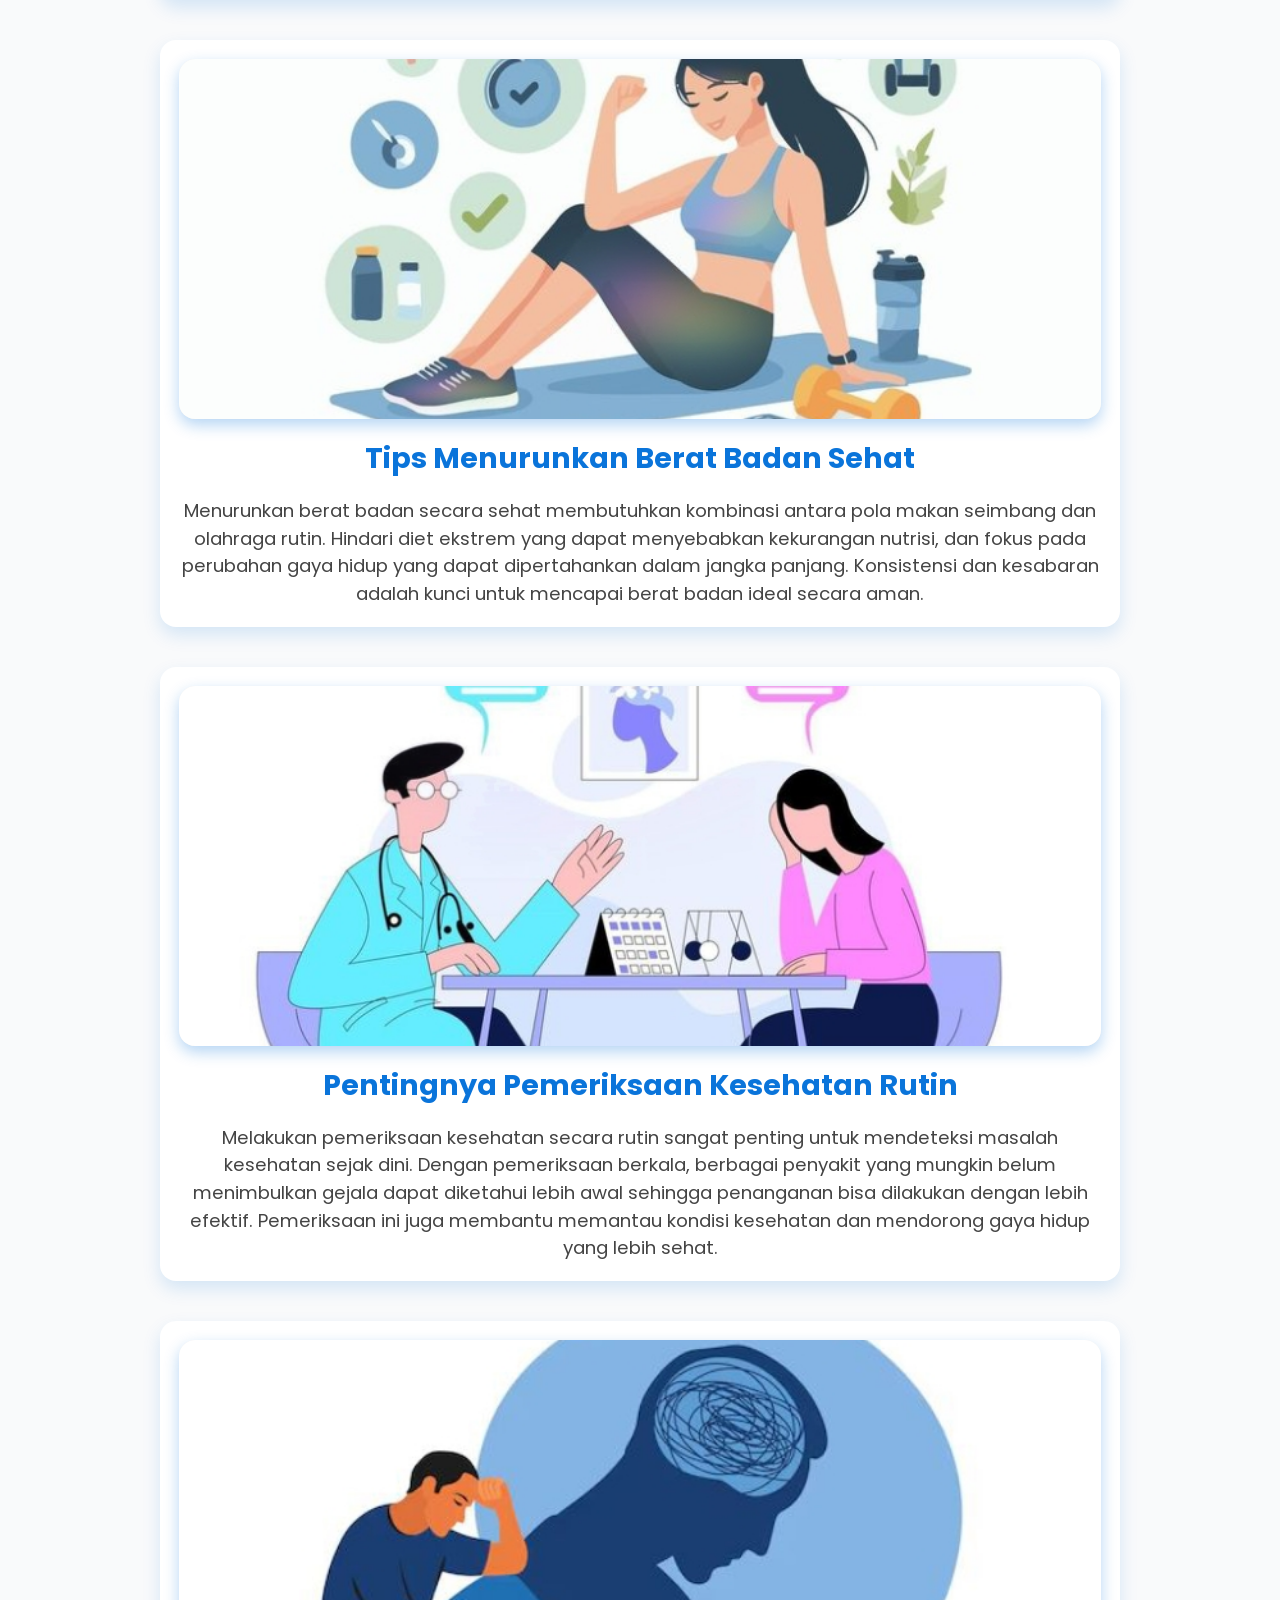
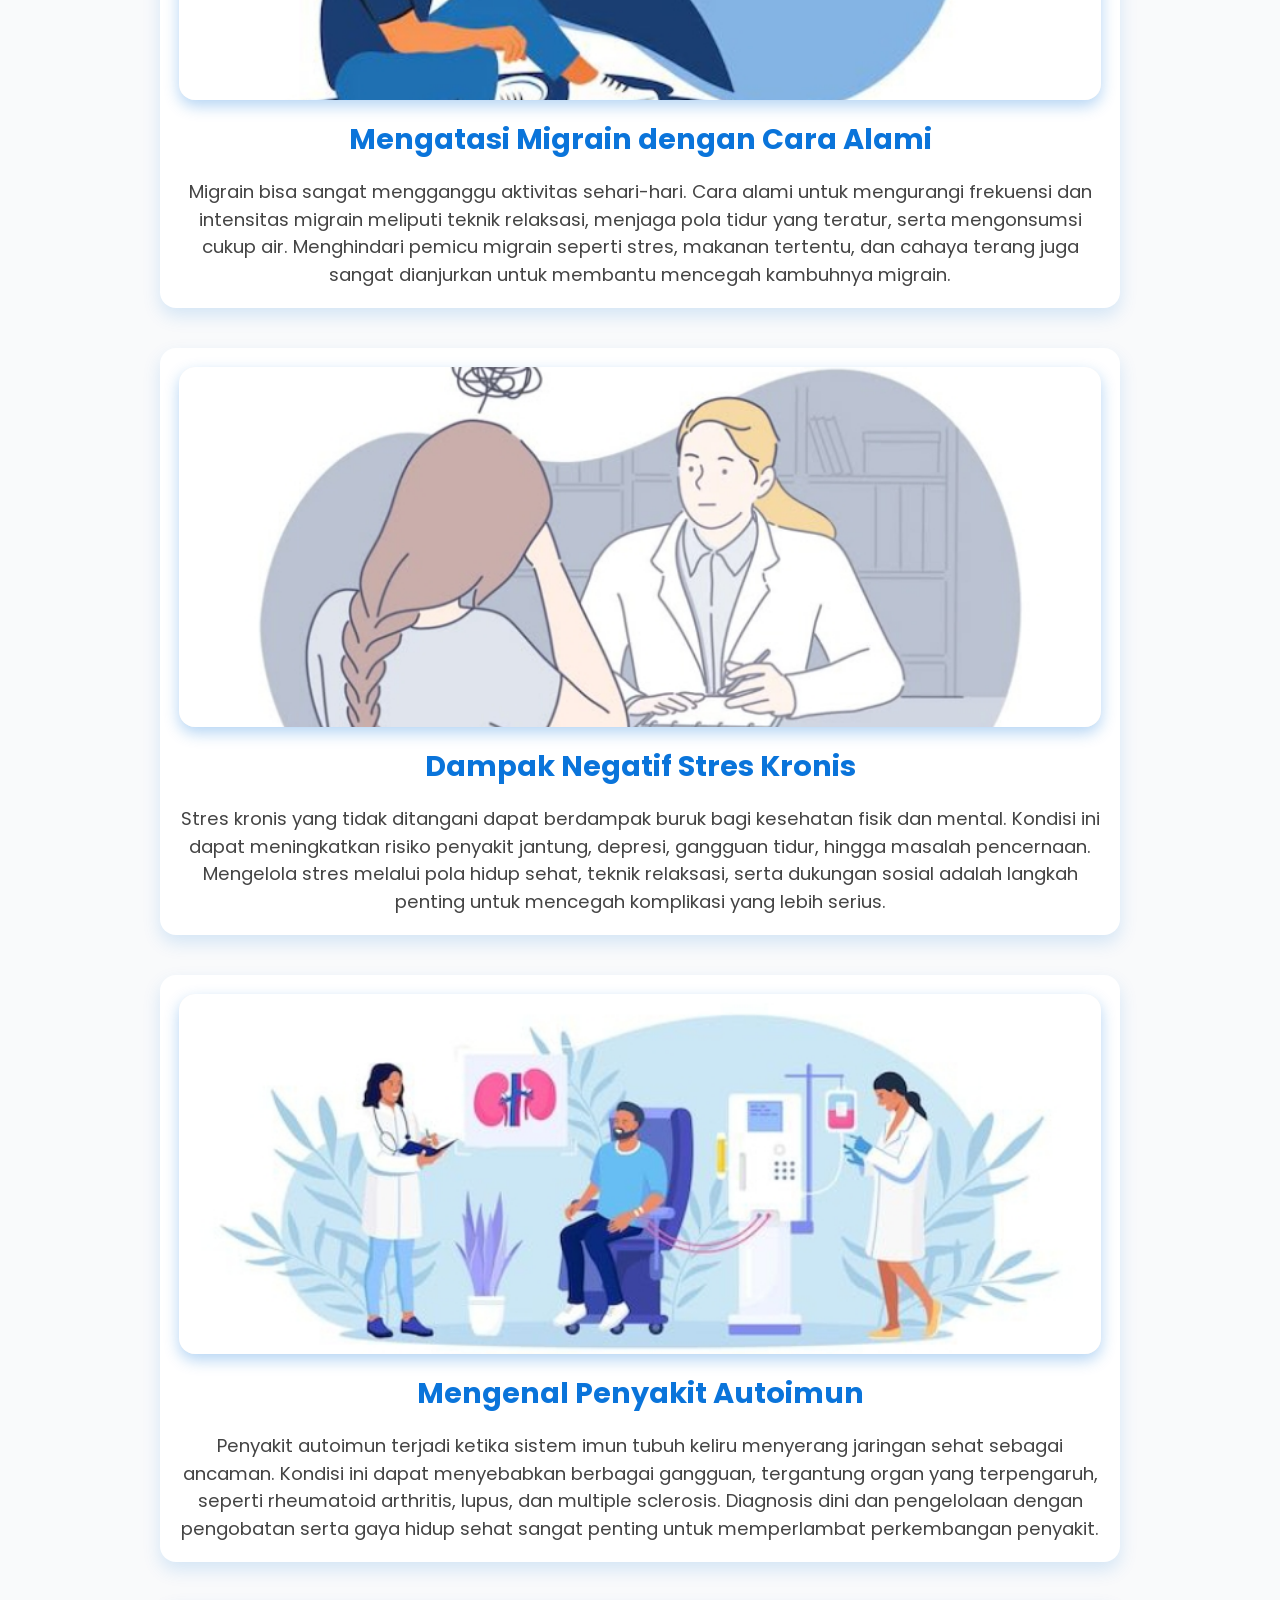
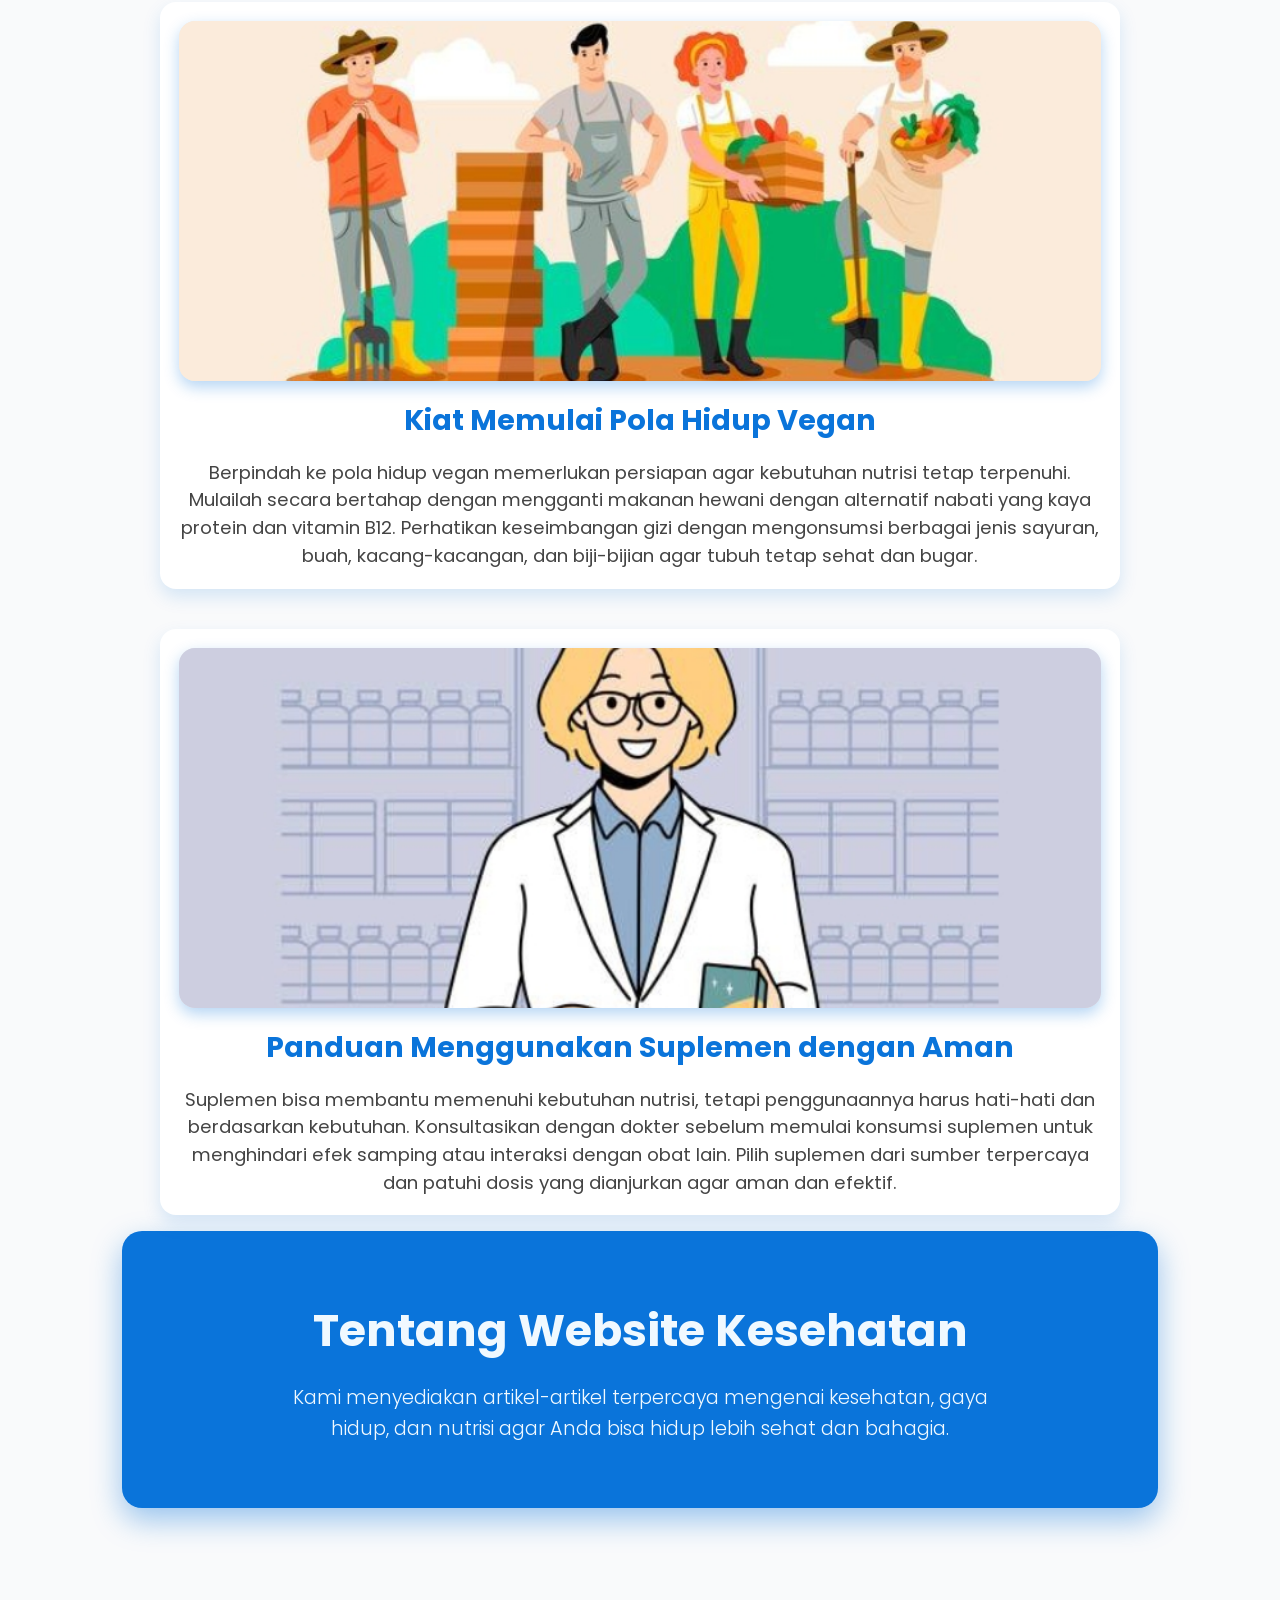
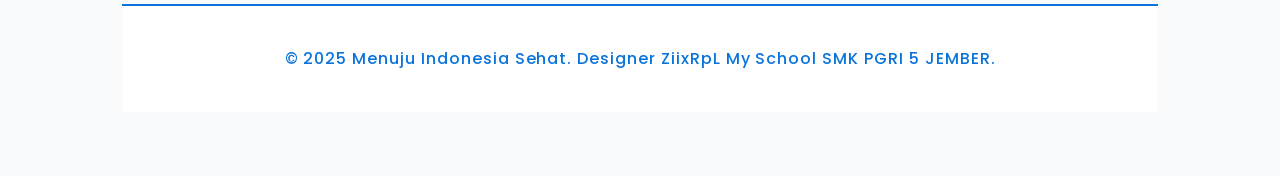
==== commit 8b8a10bc: "Update index.html" ====
--- a/index.html
+++ b/index.html
@@ -3,7 +3,7 @@
 <head>
 <meta charset="UTF-8" />
 <meta name="viewport" content="width=device-width, initial-scale=1" />
-<title>Kesehatan Sehat - Info Kesehatan Terpercaya</title>
+<title>Langkah Sehat - Informasi Seputar Kesehatan </title>
   <link rel="stylesheet" href="style.css">
 </head>
 <body>
@@ -45,7 +45,7 @@
 
   <section id="contact" tabindex="0" aria-label="Contact section">
     <footer>
-      &copy; 2024 Kesehatan Sehat. Designed with ❤️ to promote healthy living.
+      &copy; 2025 Menuju Indonesia Sehat. Designer ZiixRpL My School SMK PGRI 5 JEMBER.
     </footer>
   </section>
 </main>
--- a/style.css
+++ b/style.css
@@ -160,7 +160,7 @@
   .carousel-frame {
     position: relative;
     width: 900px;
-    height: 600px;
+    height: 660px;
     margin: 0 auto 3rem auto;
     border-radius: 20px;
     overflow: hidden;
@@ -212,13 +212,6 @@
     font-weight: 700;
     margin-bottom: 1rem;
   }
-  .carousel-slide p {
-    font-size: 1rem;
-    font-weight: 400;
-    line-height: 1.4;
-    overflow: auto;
-    max-height: 80px;
-  }
 
   /* Articles container as horizontal scroll with larger cards */
   /* ... existing styles ... */
@@ -228,7 +221,7 @@
     display: flex;
     flex-direction: column;
     gap: 2.5rem;
-    margin-bottom: 6rem;
+    margin-bottom: 1rem;
   }
 
   .article-card {
@@ -401,4 +394,4 @@
     .article-image {
       height: 220px !important;
     }
-  }+    }
